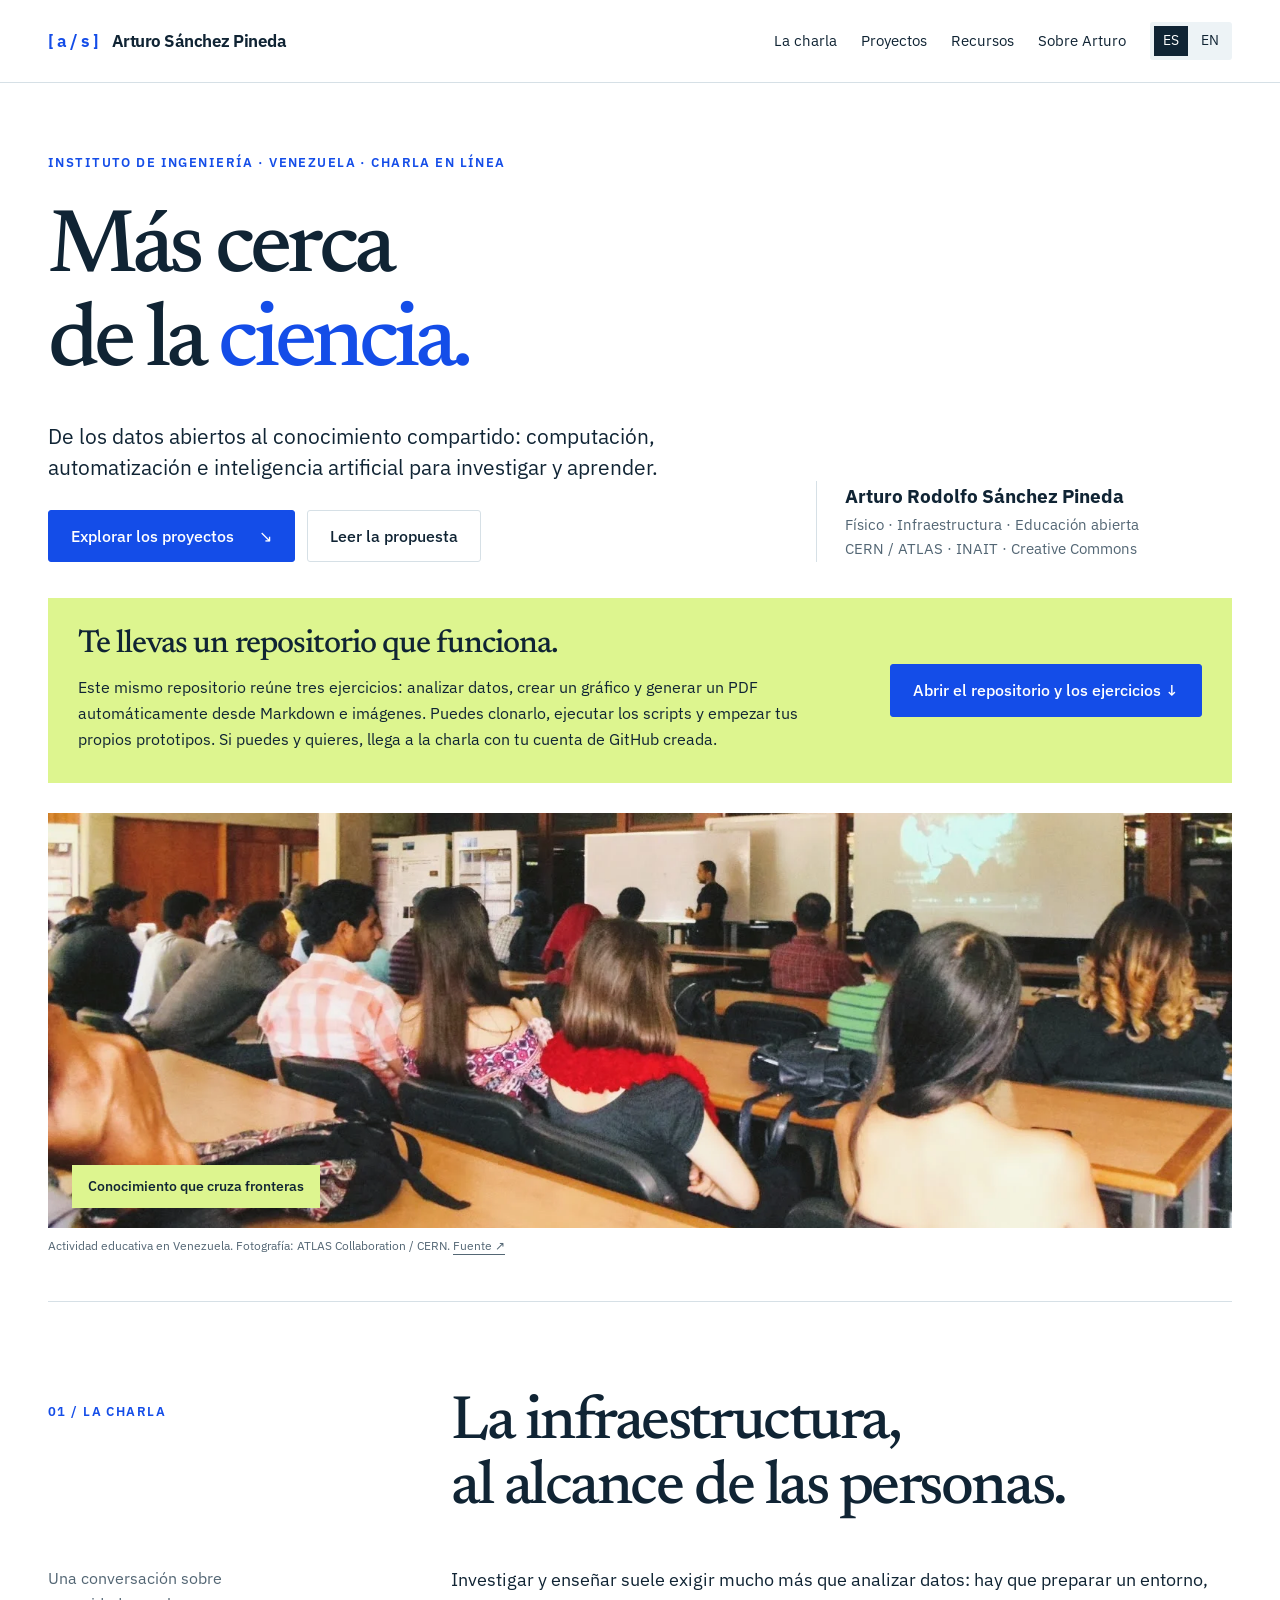
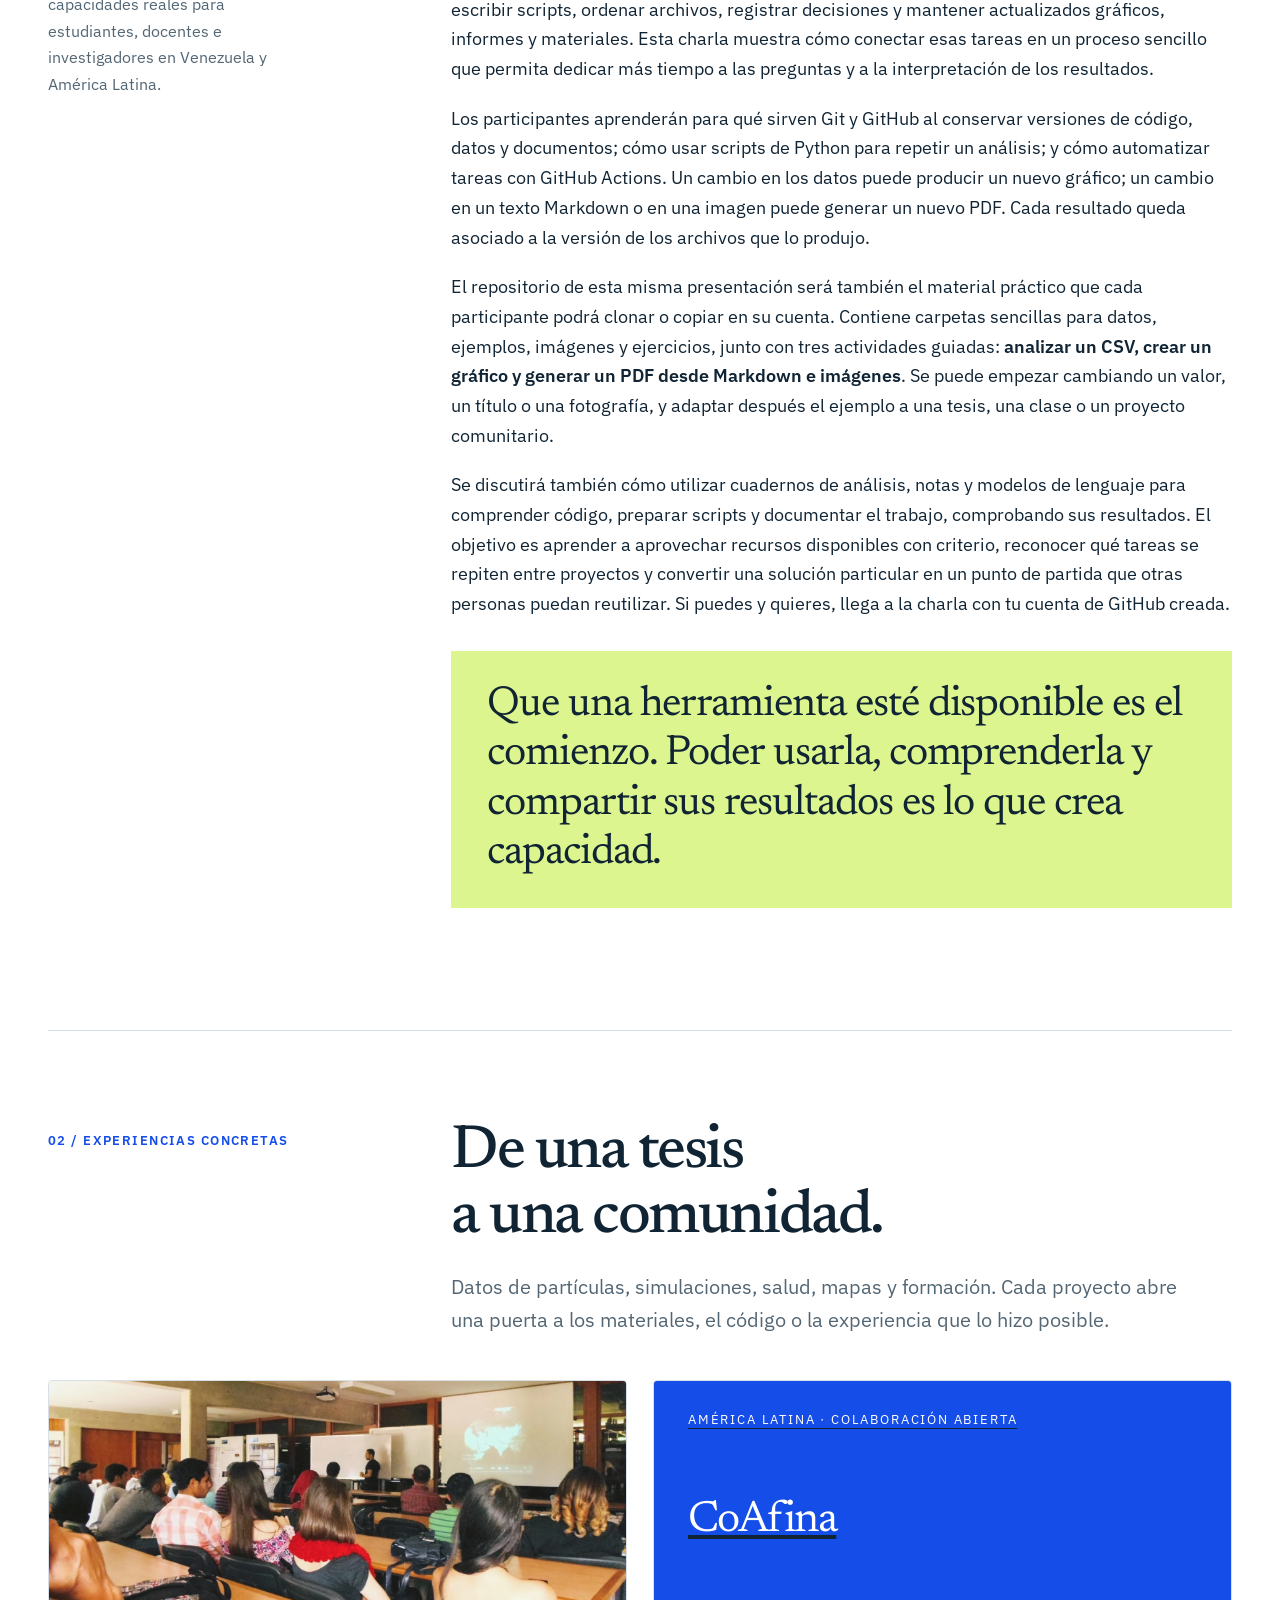
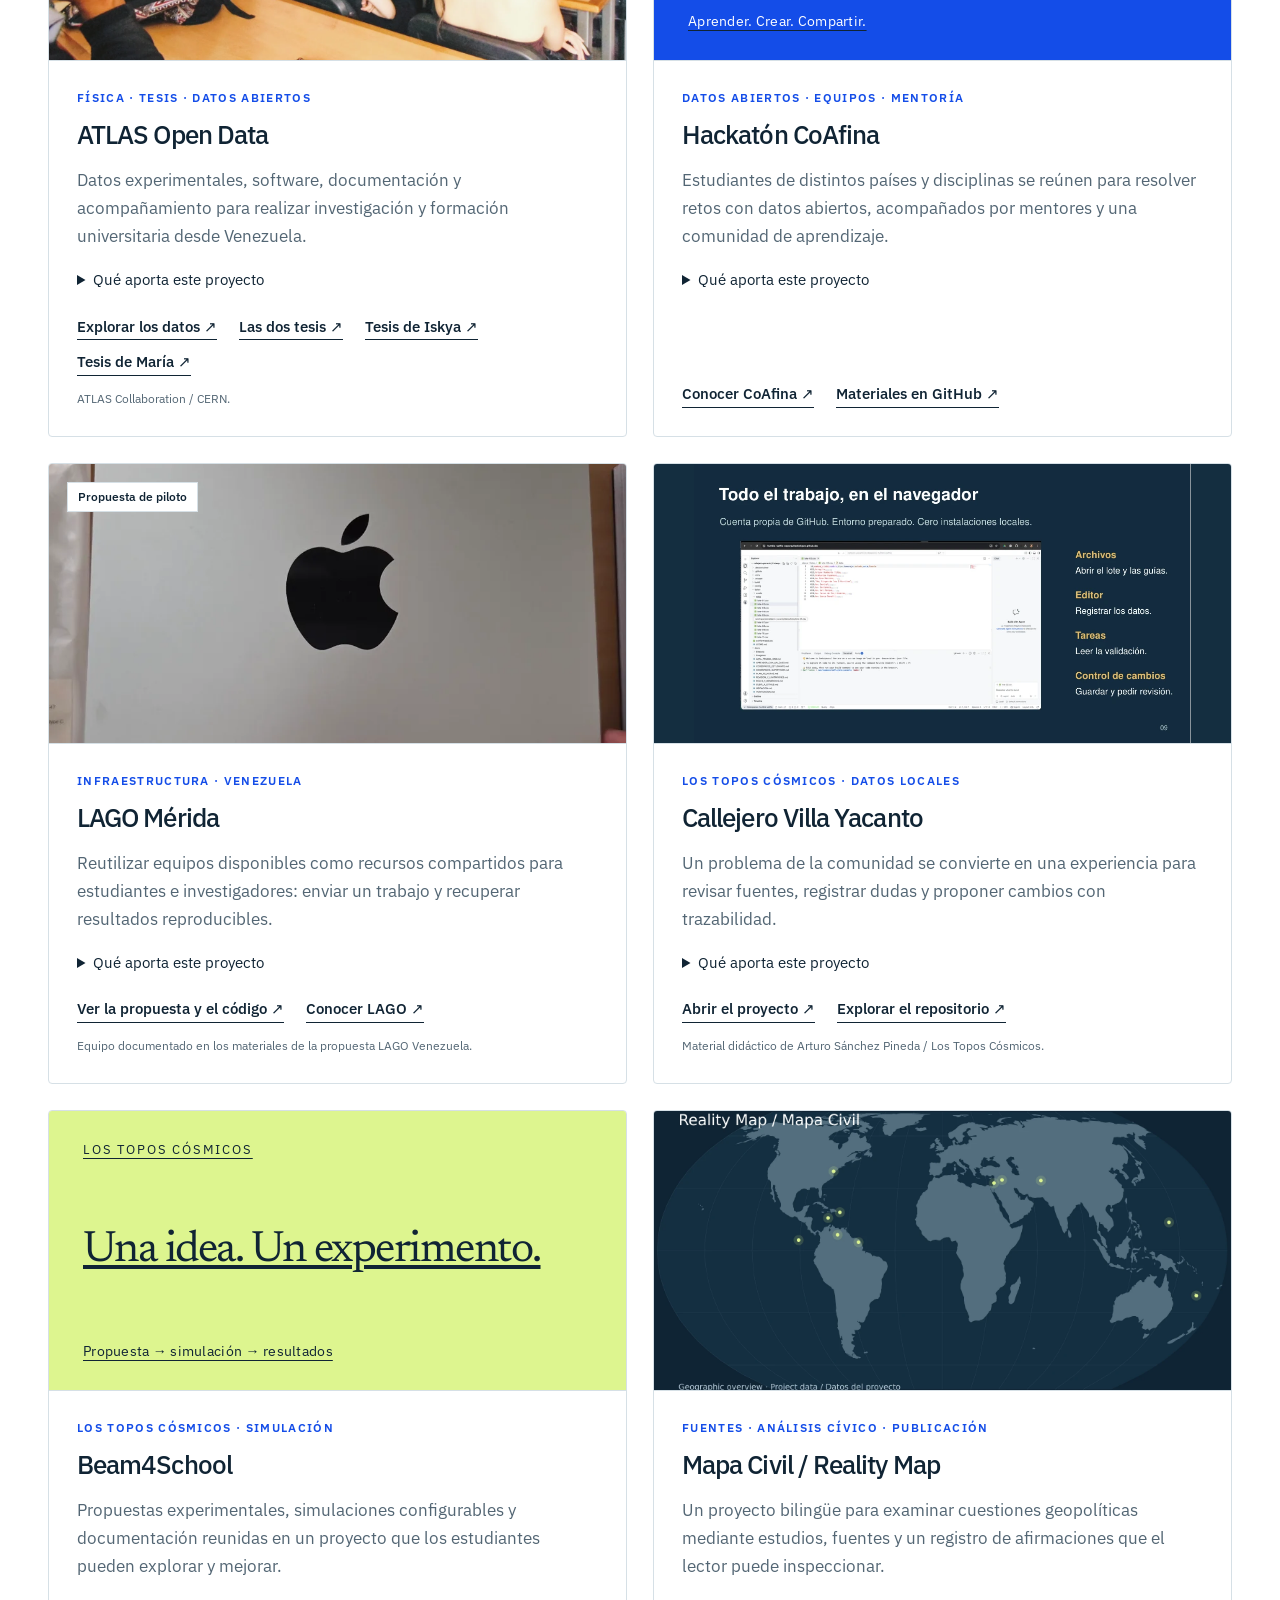
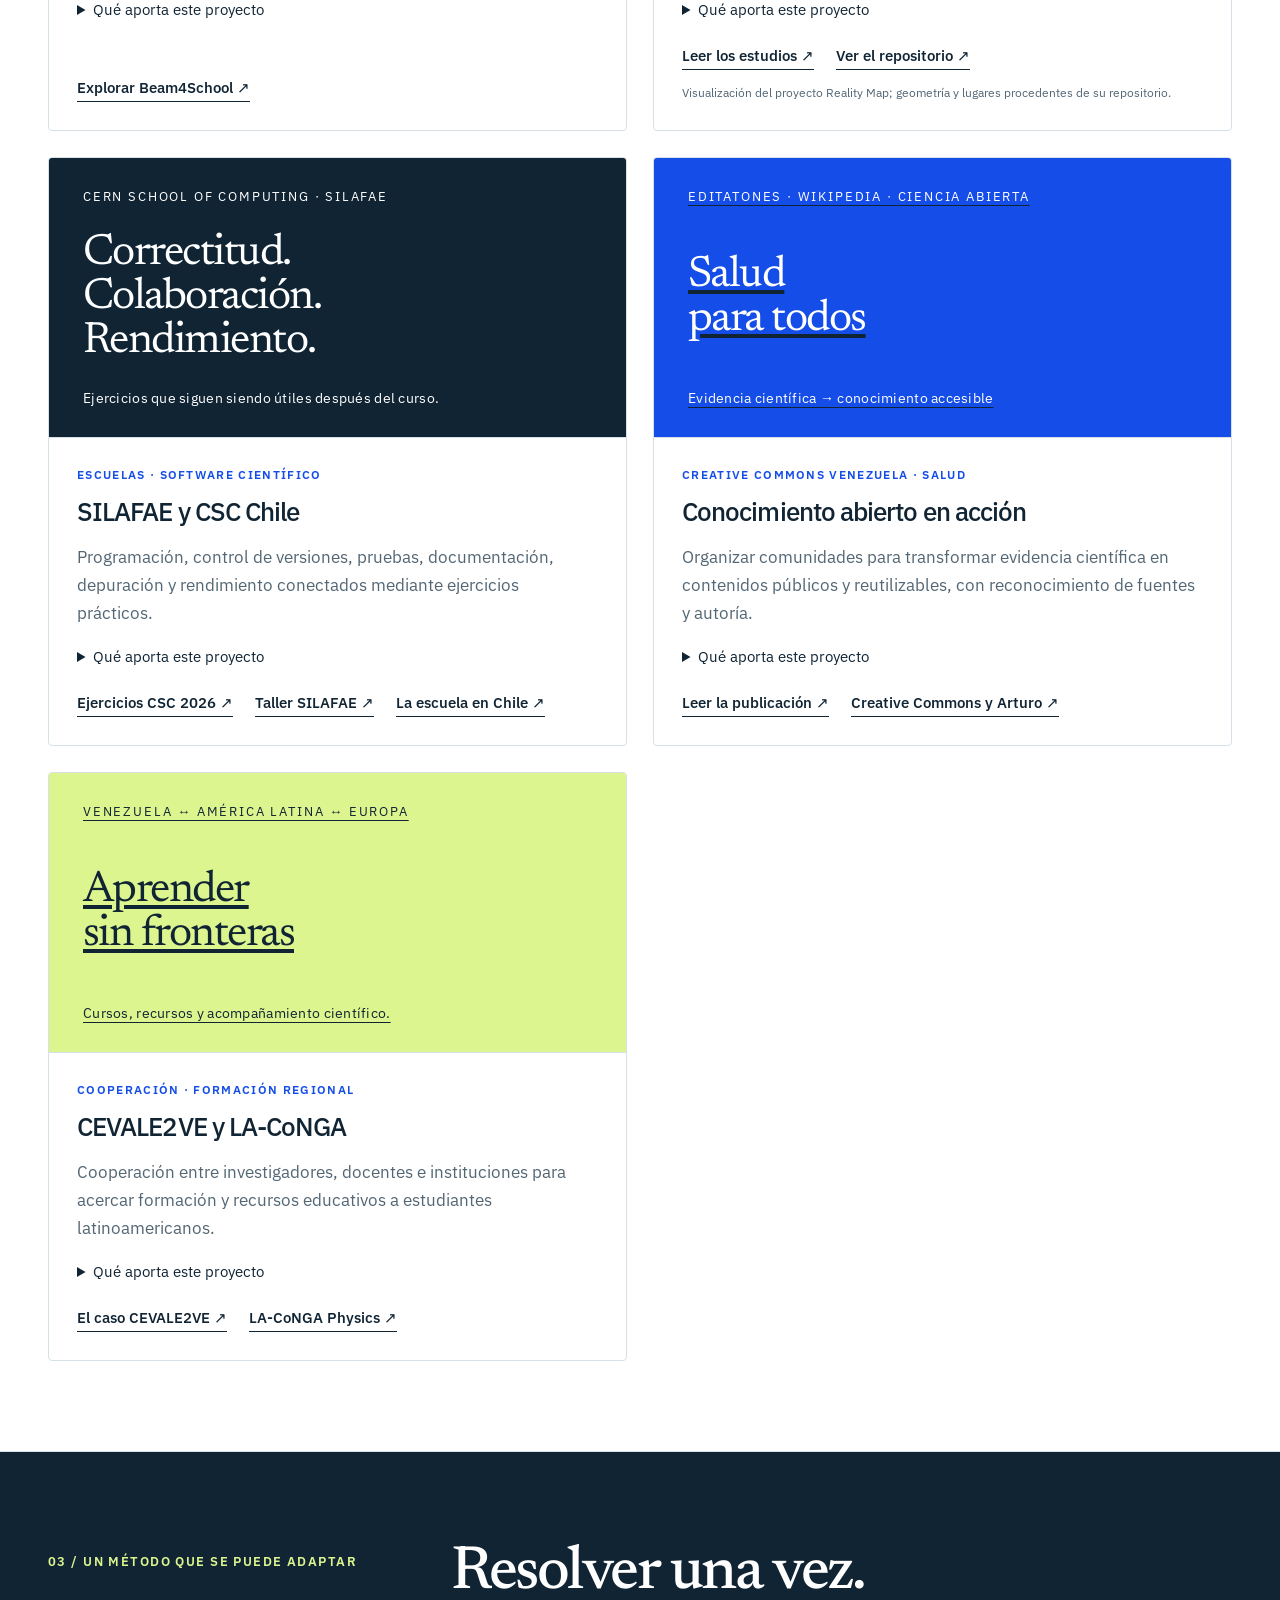
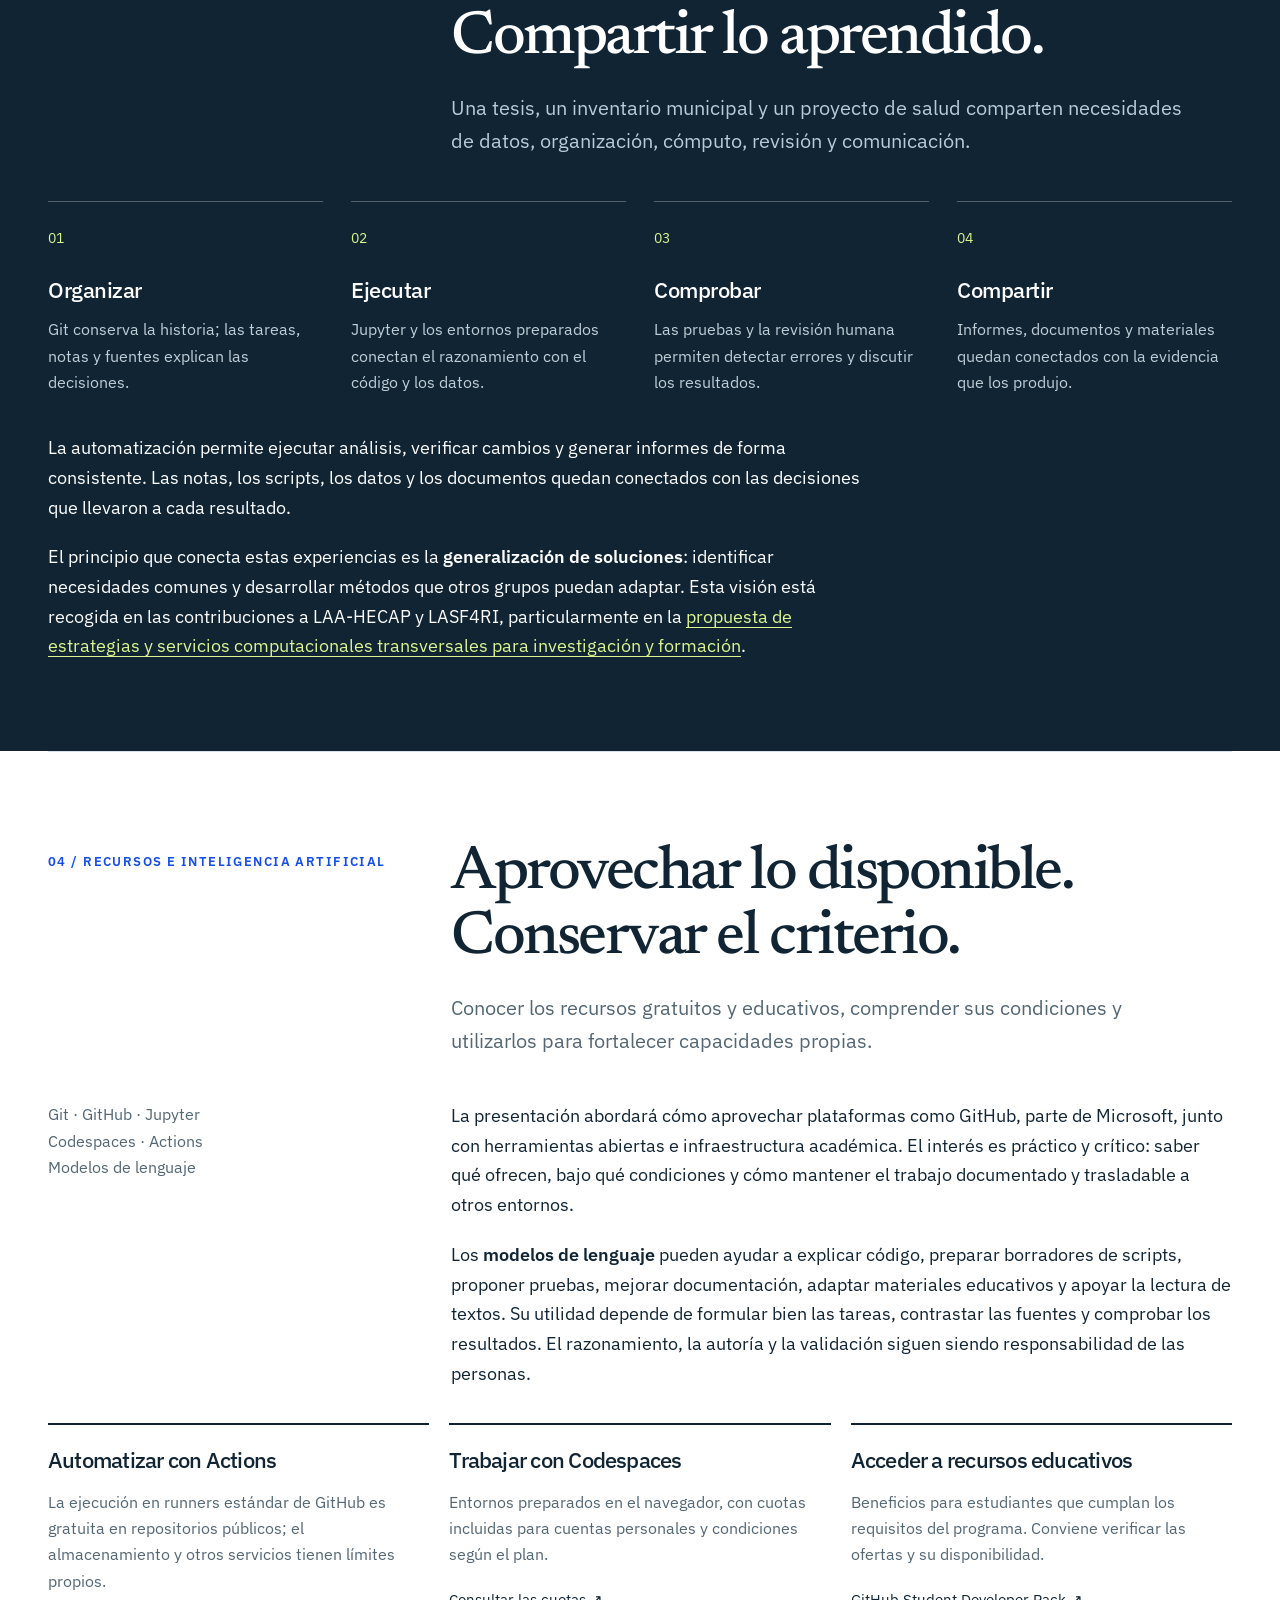
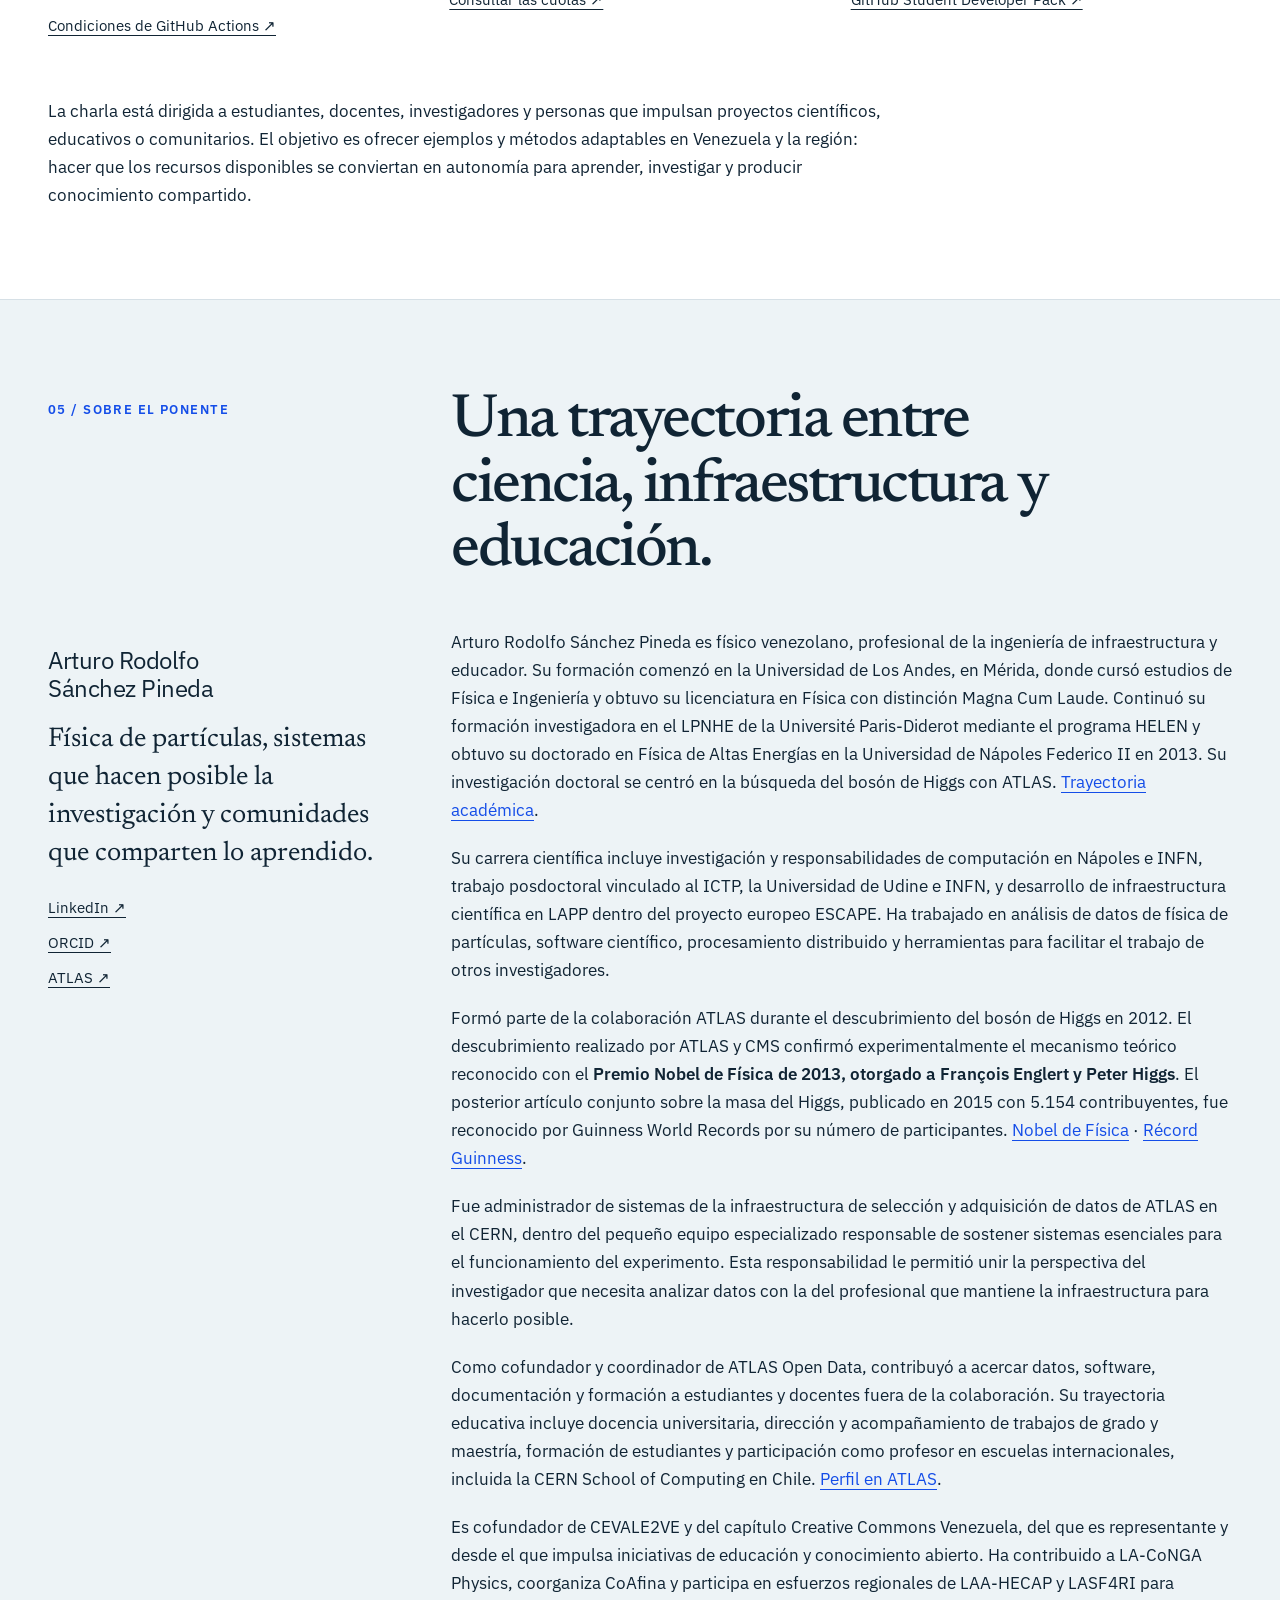
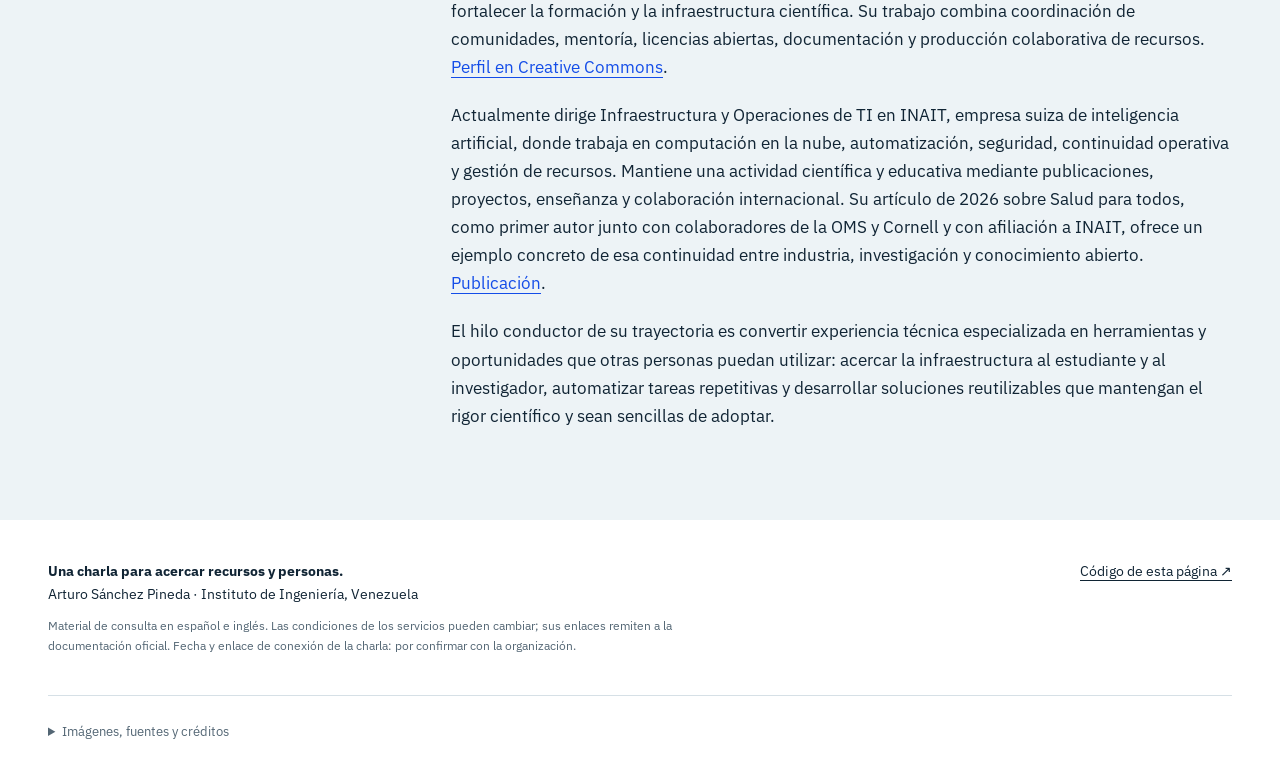
==== web/index.html @ 9b4fb4ff "Add bilingual presentation and three practical exercises" ====
<!doctype html>
<html lang="es"><head><meta charset="utf-8"><meta name="viewport" content="width=device-width,initial-scale=1">
<title>De los datos abiertos al conocimiento compartido — Arturo Sánchez Pineda</title><meta name="description" content="Charla en línea de Arturo Sánchez Pineda para el Instituto de Ingeniería, Venezuela. Computación, automatización e inteligencia artificial para investigar y aprender.">
<meta name="author" content="Arturo Rodolfo Sánchez Pineda"><meta name="theme-color" content="#102434">
<meta property="og:image" content="https://artfisica.github.io/presentacion-Instituto-de-Ingenieria-Venezuela/assets/atlas-venezuela.webp"><meta property="og:image:alt" content="Arturo imparte una actividad educativa con ATLAS Open Data en un aula en Venezuela."><meta property="og:type" content="website"><meta property="og:title" content="De los datos abiertos al conocimiento compartido"><meta property="og:description" content="Charla en línea de Arturo Sánchez Pineda para el Instituto de Ingeniería, Venezuela. Computación, automatización e inteligencia artificial para investigar y aprender."><meta property="og:locale" content="es_VE"><meta property="og:url" content="https://artfisica.github.io/presentacion-Instituto-de-Ingenieria-Venezuela/">
<link rel="canonical" href="https://artfisica.github.io/presentacion-Instituto-de-Ingenieria-Venezuela/"><link rel="alternate" hreflang="es" href="https://artfisica.github.io/presentacion-Instituto-de-Ingenieria-Venezuela/"><link rel="alternate" hreflang="en" href="https://artfisica.github.io/presentacion-Instituto-de-Ingenieria-Venezuela/en.html"><link rel="alternate" hreflang="x-default" href="https://artfisica.github.io/presentacion-Instituto-de-Ingenieria-Venezuela/">
<link rel="icon" type="image/svg+xml" href="assets/favicon.svg"><link rel="stylesheet" href="assets/style.css">
<link rel="preload" href="assets/fonts/ibm-plex-sans-latin-wght-normal.woff2" as="font" type="font/woff2" crossorigin>
</head><body>
<a class="skip" href="#main">Saltar al contenido</a>
<header class="topbar"><nav class="wrap nav" aria-label="Principal"><a class="brand" href="#"><span aria-hidden="true">[ a / s ]</span> Arturo Sánchez Pineda</a><div class="navlinks"><a href="#charla">La charla</a><a href="#proyectos">Proyectos</a><a href="#recursos">Recursos</a><a href="#arturo">Sobre Arturo</a><div class="language" aria-label="Idioma"><a href="index.html" lang="es" hreflang="es" class="selected" aria-current="page">ES</a><a href="en.html" lang="en" hreflang="en" class="" >EN</a></div></div></nav></header>
<main id="main">
<section class="hero wrap" aria-labelledby="hero-title"><div class="eyebrow">Instituto de Ingeniería · Venezuela · Charla en línea</div><h1 id="hero-title">Más cerca<br>de la <em>ciencia.</em></h1>
<div class="hero-bottom"><div><p class="subtitle">De los datos abiertos al conocimiento compartido: computación, automatización e inteligencia artificial para investigar y aprender.</p><div class="actions"><a class="button" href="#proyectos">Explorar los proyectos <span aria-hidden="true">↘</span></a><a class="button secondary" href="#charla">Leer la propuesta</a></div></div><p class="speaker"><strong>Arturo Rodolfo Sánchez Pineda</strong>Físico · Infraestructura · Educación abierta<br>CERN / ATLAS · INAIT · Creative Commons</p></div>
<aside class="takeaway"><div><h2>Te llevas un repositorio que funciona.</h2><p>Este mismo repositorio reúne tres ejercicios: analizar datos, crear un gráfico y generar un PDF automáticamente desde Markdown e imágenes. Puedes clonarlo, ejecutar los scripts y empezar tus propios prototipos. Si puedes y quieres, llega a la charla con tu cuenta de GitHub creada.</p></div><a class="button" href="https://github.com/artfisica/presentacion-Instituto-de-Ingenieria-Venezuela#ejercicios">Abrir el repositorio y los ejercicios ↓</a></aside>
<figure><div class="hero-image"><img src="assets/atlas-venezuela.webp" width="1600" height="799" alt="Arturo imparte una actividad educativa con ATLAS Open Data en un aula en Venezuela." fetchpriority="high"><span class="image-label">Conocimiento que cruza fronteras</span></div><figcaption class="caption">Actividad educativa en Venezuela. Fotografía: ATLAS Collaboration / CERN. <a href="https://atlas.cern/updates/blog/HEP-education-worldwide-with-atlas-open-data">Fuente ↗</a></figcaption></figure></section>
<section class="section wrap" id="charla"><div class="section-head"><div class="eyebrow">01 / La charla</div><h2>La infraestructura,<br>al alcance de las personas.</h2></div><div class="intro-grid"><aside class="side-note">Una conversación sobre capacidades reales para estudiantes, docentes e investigadores en Venezuela y América Latina.</aside><div class="prose"><p>Investigar y enseñar suele exigir mucho más que analizar datos: hay que preparar un entorno, escribir scripts, ordenar archivos, registrar decisiones y mantener actualizados gráficos, informes y materiales. Esta charla muestra cómo conectar esas tareas en un proceso sencillo que permita dedicar más tiempo a las preguntas y a la interpretación de los resultados.</p><p>Los participantes aprenderán para qué sirven Git y GitHub al conservar versiones de código, datos y documentos; cómo usar scripts de Python para repetir un análisis; y cómo automatizar tareas con GitHub Actions. Un cambio en los datos puede producir un nuevo gráfico; un cambio en un texto Markdown o en una imagen puede generar un nuevo PDF. Cada resultado queda asociado a la versión de los archivos que lo produjo.</p><p>El repositorio de esta misma presentación será también el material práctico que cada participante podrá clonar o copiar en su cuenta. Contiene carpetas sencillas para datos, ejemplos, imágenes y ejercicios, junto con tres actividades guiadas: <strong>analizar un CSV, crear un gráfico y generar un PDF desde Markdown e imágenes</strong>. Se puede empezar cambiando un valor, un título o una fotografía, y adaptar después el ejemplo a una tesis, una clase o un proyecto comunitario.</p><p>Se discutirá también cómo utilizar cuadernos de análisis, notas y modelos de lenguaje para comprender código, preparar scripts y documentar el trabajo, comprobando sus resultados. El objetivo es aprender a aprovechar recursos disponibles con criterio, reconocer qué tareas se repiten entre proyectos y convertir una solución particular en un punto de partida que otras personas puedan reutilizar. Si puedes y quieres, llega a la charla con tu cuenta de GitHub creada.</p><blockquote class="callout">Que una herramienta esté disponible es el comienzo. Poder usarla, comprenderla y compartir sus resultados es lo que crea capacidad.</blockquote></div></div></section>
<section class="section wrap" id="proyectos"><div class="section-head"><div class="eyebrow">02 / Experiencias concretas</div><div><h2>De una tesis<br>a una comunidad.</h2><p>Datos de partículas, simulaciones, salud, mapas y formación. Cada proyecto abre una puerta a los materiales, el código o la experiencia que lo hizo posible.</p></div></div><div class="project-grid"><article class="project" id="project-atlas">
      <a class="figure-link" href="https://opendata.atlas.cern/" aria-label="Explorar los datos"><div class="project-visual"><img src="assets/atlas-venezuela.webp" alt="Formación con ATLAS Open Data en Venezuela." class="" loading="lazy" width="1200" height="600"></div></a>
      <div class="project-body"><div class="eyebrow">Física · Tesis · Datos abiertos</div><h3>ATLAS Open Data</h3><p>Datos experimentales, software, documentación y acompañamiento para realizar investigación y formación universitaria desde Venezuela.</p>
      <details><summary>Qué aporta este proyecto</summary><p>Iskya García desarrolló su maestría en la UCV, bajo la supervisión de Arturo, estudiando candidatos a materia oscura con datos abiertos de ATLAS y simulaciones. María Di Domenico realizó su licenciatura en la UCV reconstruyendo masas de los bosones W, Z y Higgs con ROOT, Jupyter y SWAN. Sus resultados también se convirtieron en recursos educativos reutilizables.</p></details>
      <div class="project-links"><a href="https://opendata.atlas.cern/">Explorar los datos <span aria-hidden="true">↗</span></a><a href="https://atlas.cern/updates/blog/HEP-education-worldwide-with-atlas-open-data">Las dos tesis <span aria-hidden="true">↗</span></a><a href="https://cds.cern.ch/record/2291838/">Tesis de Iskya <span aria-hidden="true">↗</span></a><a href="https://cds.cern.ch/record/2293251/">Tesis de María <span aria-hidden="true">↗</span></a></div><p class="credit">ATLAS Collaboration / CERN.</p></div>
    </article><article class="project" id="project-coafina">
      <a class="figure-link" href="https://laconga.redclara.net/hackathon/" aria-label="Conocer CoAfina"><div class="project-visual"><div class="type-tile blue" aria-hidden="true"><div class="tile-kicker">América Latina · Colaboración abierta</div><div class="tile-title">CoAfina</div><div class="tile-bottom">Aprender. Crear. Compartir.</div></div></div></a>
      <div class="project-body"><div class="eyebrow">Datos abiertos · Equipos · Mentoría</div><h3>Hackatón CoAfina</h3><p>Estudiantes de distintos países y disciplinas se reúnen para resolver retos con datos abiertos, acompañados por mentores y una comunidad de aprendizaje.</p>
      <details><summary>Qué aporta este proyecto</summary><p>Coorganizado desde sus comienzos, CoAfina combina trabajo colaborativo, repositorios, documentación y presentación pública de resultados. Una actividad intensiva se convierte en proyectos reutilizables y relaciones que continúan después del evento. Creative Commons Venezuela, LA-CoNGA Physics, RedCLARA y CEDIA han formado parte de esta experiencia.</p></details>
      <div class="project-links"><a href="https://laconga.redclara.net/hackathon/">Conocer CoAfina <span aria-hidden="true">↗</span></a><a href="https://github.com/laa-hecap/CoAfina-resources">Materiales en GitHub <span aria-hidden="true">↗</span></a></div></div>
    </article><article class="project" id="project-lago">
      <a class="figure-link" href="https://github.com/laa-hecap/LAGO-merida-infra" aria-label="Ver la propuesta y el código"><div class="project-visual"><img src="assets/lago-mini.webp" alt="Equipo Mac mini considerado en la propuesta de cómputo de LAGO Venezuela." class="mini" loading="lazy" width="1200" height="600"><span class="project-type">Propuesta de piloto</span></div></a>
      <div class="project-body"><div class="eyebrow">Infraestructura · Venezuela</div><h3>LAGO Mérida</h3><p>Reutilizar equipos disponibles como recursos compartidos para estudiantes e investigadores: enviar un trabajo y recuperar resultados reproducibles.</p>
      <details><summary>Qué aporta este proyecto</summary><p>La propuesta plantea cómputo remoto con flujos automatizados que devuelven gráficos, informes y registros de ejecución. Es un servicio acotado para docencia y trabajos modestos, con responsabilidades claras sobre acceso, preservación y publicación de datos. El proyecto muestra cómo ampliar capacidades locales con recursos existentes.</p></details>
      <div class="project-links"><a href="https://github.com/laa-hecap/LAGO-merida-infra">Ver la propuesta y el código <span aria-hidden="true">↗</span></a><a href="https://lagoproject.net/">Conocer LAGO <span aria-hidden="true">↗</span></a></div><p class="credit">Equipo documentado en los materiales de la propuesta LAGO Venezuela.</p></div>
    </article><article class="project" id="project-callejero">
      <a class="figure-link" href="https://los-topos-cosmicos.github.io/callejero-yacanto/" aria-label="Abrir el proyecto"><div class="project-visual"><img src="assets/callejero.webp" alt="Material del proyecto Callejero: trabajar desde el navegador con archivos, editor, tareas y control de cambios." class="contain" loading="lazy" width="1200" height="600"></div></a>
      <div class="project-body"><div class="eyebrow">Los Topos Cósmicos · Datos locales</div><h3>Callejero Villa Yacanto</h3><p>Un problema de la comunidad se convierte en una experiencia para revisar fuentes, registrar dudas y proponer cambios con trazabilidad.</p>
      <details><summary>Qué aporta este proyecto</summary><p>El flujo de trabajo utiliza GitHub y Codespaces para revisar un inventario de calles. Las contribuciones pasan por verificaciones automáticas y revisión humana. El estudiante aprende a explicar una decisión y a conservar la evidencia que la respalda; la validación técnica y la decisión municipal tienen responsabilidades distintas.</p></details>
      <div class="project-links"><a href="https://los-topos-cosmicos.github.io/callejero-yacanto/">Abrir el proyecto <span aria-hidden="true">↗</span></a><a href="https://github.com/los-topos-cosmicos/callejero-yacanto">Explorar el repositorio <span aria-hidden="true">↗</span></a></div><p class="credit">Material didáctico de Arturo Sánchez Pineda / Los Topos Cósmicos.</p></div>
    </article><article class="project" id="project-beam">
      <a class="figure-link" href="https://github.com/los-topos-cosmicos/beam4school-proposal" aria-label="Explorar Beam4School"><div class="project-visual"><div class="type-tile lime" aria-hidden="true"><div class="tile-kicker">Los Topos Cósmicos</div><div class="tile-title">Una idea. Un experimento.</div><div class="tile-bottom">Propuesta → simulación → resultados</div></div></div></a>
      <div class="project-body"><div class="eyebrow">Los Topos Cósmicos · Simulación</div><h3>Beam4School</h3><p>Propuestas experimentales, simulaciones configurables y documentación reunidas en un proyecto que los estudiantes pueden explorar y mejorar.</p>
      <details><summary>Qué aporta este proyecto</summary><p>El objetivo es ofrecer un punto de entrada accesible a herramientas científicas exigentes. Los estudiantes relacionan los parámetros que eligen con los resultados obtenidos y documentan su razonamiento, mientras aprenden progresivamente la computación que sostiene el experimento.</p></details>
      <div class="project-links"><a href="https://github.com/los-topos-cosmicos/beam4school-proposal">Explorar Beam4School <span aria-hidden="true">↗</span></a></div></div>
    </article><article class="project" id="project-reality">
      <a class="figure-link" href="https://artfisica.github.io/reality-map/es/" aria-label="Leer los estudios"><div class="project-visual"><img src="assets/reality-map.webp" alt="Vista del proyecto Mapa Civil de la realidad geopolítica." class="" loading="lazy" width="1200" height="600"></div></a>
      <div class="project-body"><div class="eyebrow">Fuentes · Análisis cívico · Publicación</div><h3>Mapa Civil / Reality Map</h3><p>Un proyecto bilingüe para examinar cuestiones geopolíticas mediante estudios, fuentes y un registro de afirmaciones que el lector puede inspeccionar.</p>
      <details><summary>Qué aporta este proyecto</summary><p>El método distingue acontecimientos documentados, decisiones judiciales, hallazgos, posiciones oficiales, inferencias y pronósticos. La documentación versionada, las verificaciones y la publicación estática trasladan prácticas de reproducibilidad al análisis cívico. Las herramientas de IA pueden asistir; la clasificación y la revisión siguen en manos de personas.</p></details>
      <div class="project-links"><a href="https://artfisica.github.io/reality-map/es/">Leer los estudios <span aria-hidden="true">↗</span></a><a href="https://github.com/artfisica/reality-map">Ver el repositorio <span aria-hidden="true">↗</span></a></div><p class="credit">Visualización del proyecto Reality Map; geometría y lugares procedentes de su repositorio.</p></div>
    </article><article class="project" id="project-csc">
      <a class="figure-link" href="https://github.com/artfisica/csc2026" aria-label="Ejercicios CSC 2026"><div class="project-visual"><div class="type-tile " aria-hidden="true"><div class="tile-kicker">CERN School of Computing · SILAFAE</div><div class="tile-title">Correctitud.<br>Colaboración.<br>Rendimiento.</div><div class="tile-bottom">Ejercicios que siguen siendo útiles después del curso.</div></div></div></a>
      <div class="project-body"><div class="eyebrow">Escuelas · Software científico</div><h3>SILAFAE y CSC Chile</h3><p>Programación, control de versiones, pruebas, documentación, depuración y rendimiento conectados mediante ejercicios prácticos.</p>
      <details><summary>Qué aporta este proyecto</summary><p>El aprendizaje avanza desde obtener un resultado correcto hasta colaborar en su desarrollo y mejorar su ejecución. Los materiales de SILAFAE y de la CERN School of Computing en Chile pueden reutilizarse en otros cursos, tesis y proyectos científicos.</p></details>
      <div class="project-links"><a href="https://github.com/artfisica/csc2026">Ejercicios CSC 2026 <span aria-hidden="true">↗</span></a><a href="https://github.com/laa-hecap/workshop-silafae-2024">Taller SILAFAE <span aria-hidden="true">↗</span></a><a href="https://indico.cern.ch/event/1551289/">La escuela en Chile <span aria-hidden="true">↗</span></a></div></div>
    </article><article class="project" id="project-commons">
      <a class="figure-link" href="https://www.alanrevista.org/ediciones/2026/1/art-6" aria-label="Leer la publicación"><div class="project-visual"><div class="type-tile blue" aria-hidden="true"><div class="tile-kicker">Editatones · Wikipedia · Ciencia abierta</div><div class="tile-title">Salud<br>para todos</div><div class="tile-bottom">Evidencia científica → conocimiento accesible</div></div></div></a>
      <div class="project-body"><div class="eyebrow">Creative Commons Venezuela · Salud</div><h3>Conocimiento abierto en acción</h3><p>Organizar comunidades para transformar evidencia científica en contenidos públicos y reutilizables, con reconocimiento de fuentes y autoría.</p>
      <details><summary>Qué aporta este proyecto</summary><p>Desde Creative Commons Venezuela se han impulsado alianzas, hackatones y editatones. Salud para todos, realizado con la OMS, Cornell y comunidades de conocimiento abierto, reunió expertos y voluntarios para trabajar en Wikipedia. La experiencia dio lugar a una publicación científica en 2026.</p></details>
      <div class="project-links"><a href="https://www.alanrevista.org/ediciones/2026/1/art-6">Leer la publicación <span aria-hidden="true">↗</span></a><a href="https://creativecommons.org/2021/08/24/meet-the-cc-summit-presenter-arturo-sanchez-pineda/">Creative Commons y Arturo <span aria-hidden="true">↗</span></a></div></div>
    </article><article class="project" id="project-education">
      <a class="figure-link" href="https://cds.cern.ch/record/2241903/" aria-label="El caso CEVALE2VE"><div class="project-visual"><div class="type-tile lime" aria-hidden="true"><div class="tile-kicker">Venezuela ↔ América Latina ↔ Europa</div><div class="tile-title">Aprender<br>sin fronteras</div><div class="tile-bottom">Cursos, recursos y acompañamiento científico.</div></div></div></a>
      <div class="project-body"><div class="eyebrow">Cooperación · Formación regional</div><h3>CEVALE2VE y LA-CoNGA</h3><p>Cooperación entre investigadores, docentes e instituciones para acercar formación y recursos educativos a estudiantes latinoamericanos.</p>
      <details><summary>Qué aporta este proyecto</summary><p>Estas experiencias permiten examinar cómo sostener cursos, proyectos y vínculos académicos entre personas ubicadas en distintos países. El valor está en conectar infraestructura, materiales y acompañamiento humano para que el conocimiento pueda circular y mantenerse.</p></details>
      <div class="project-links"><a href="https://cds.cern.ch/record/2241903/">El caso CEVALE2VE <span aria-hidden="true">↗</span></a><a href="https://laconga.redclara.net/">LA-CoNGA Physics <span aria-hidden="true">↗</span></a></div></div>
    </article></div></section>
<section class="section method" id="metodo"><div class="wrap"><div class="section-head"><div class="eyebrow">03 / Un método que se puede adaptar</div><div><h2>Resolver una vez.<br>Compartir lo aprendido.</h2><p>Una tesis, un inventario municipal y un proyecto de salud comparten necesidades de datos, organización, cómputo, revisión y comunicación.</p></div></div><div class="method-steps"><div class="method-step"><span>01</span><h3>Organizar</h3><p>Git conserva la historia; las tareas, notas y fuentes explican las decisiones.</p></div><div class="method-step"><span>02</span><h3>Ejecutar</h3><p>Jupyter y los entornos preparados conectan el razonamiento con el código y los datos.</p></div><div class="method-step"><span>03</span><h3>Comprobar</h3><p>Las pruebas y la revisión humana permiten detectar errores y discutir los resultados.</p></div><div class="method-step"><span>04</span><h3>Compartir</h3><p>Informes, documentos y materiales quedan conectados con la evidencia que los produjo.</p></div></div><div class="prose"><p>La automatización permite ejecutar análisis, verificar cambios y generar informes de forma consistente. Las notas, los scripts, los datos y los documentos quedan conectados con las decisiones que llevaron a cada resultado.</p><p>El principio que conecta estas experiencias es la <strong>generalización de soluciones</strong>: identificar necesidades comunes y desarrollar métodos que otros grupos puedan adaptar. Esta visión está recogida en las contribuciones a LAA-HECAP y LASF4RI, particularmente en la <a href="https://zenodo.org/records/13324266">propuesta de estrategias y servicios computacionales transversales para investigación y formación</a>.</p></div></div></section>
<section class="section wrap" id="recursos"><div class="section-head"><div class="eyebrow">04 / Recursos e inteligencia artificial</div><div><h2>Aprovechar lo disponible.<br>Conservar el criterio.</h2><p>Conocer los recursos gratuitos y educativos, comprender sus condiciones y utilizarlos para fortalecer capacidades propias.</p></div></div><div class="intro-grid"><aside class="side-note">Git · GitHub · Jupyter<br>Codespaces · Actions<br>Modelos de lenguaje</aside><div class="prose"><p>La presentación abordará cómo aprovechar plataformas como GitHub, parte de Microsoft, junto con herramientas abiertas e infraestructura académica. El interés es práctico y crítico: saber qué ofrecen, bajo qué condiciones y cómo mantener el trabajo documentado y trasladable a otros entornos.</p><p>Los <strong>modelos de lenguaje</strong> pueden ayudar a explicar código, preparar borradores de scripts, proponer pruebas, mejorar documentación, adaptar materiales educativos y apoyar la lectura de textos. Su utilidad depende de formular bien las tareas, contrastar las fuentes y comprobar los resultados. El razonamiento, la autoría y la validación siguen siendo responsabilidad de las personas.</p></div></div><div class="resource-list"><article class="resource"><h3>Automatizar con Actions</h3><p>La ejecución en runners estándar de GitHub es gratuita en repositorios públicos; el almacenamiento y otros servicios tienen límites propios.</p><a href="https://docs.github.com/en/billing/concepts/product-billing/github-actions">Condiciones de GitHub Actions ↗</a></article><article class="resource"><h3>Trabajar con Codespaces</h3><p>Entornos preparados en el navegador, con cuotas incluidas para cuentas personales y condiciones según el plan.</p><a href="https://docs.github.com/en/billing/concepts/product-billing/github-codespaces">Consultar las cuotas ↗</a></article><article class="resource"><h3>Acceder a recursos educativos</h3><p>Beneficios para estudiantes que cumplan los requisitos del programa. Conviene verificar las ofertas y su disponibilidad.</p><a href="https://education.github.com/pack/">GitHub Student Developer Pack ↗</a></article></div><p class="end-note">La charla está dirigida a estudiantes, docentes, investigadores y personas que impulsan proyectos científicos, educativos o comunitarios. El objetivo es ofrecer ejemplos y métodos adaptables en Venezuela y la región: hacer que los recursos disponibles se conviertan en autonomía para aprender, investigar y producir conocimiento compartido.</p></section>
<section class="section bio" id="arturo"><div class="wrap"><div class="section-head"><div class="eyebrow">05 / Sobre el ponente</div><h2>Una trayectoria entre<br>ciencia, infraestructura y educación.</h2></div><div class="bio-grid"><aside class="bio-aside"><p class="name">Arturo Rodolfo<br>Sánchez Pineda</p><p class="bio-summary">Física de partículas, sistemas que hacen posible la investigación y comunidades que comparten lo aprendido.</p><div class="profile-links"><a href="https://www.linkedin.com/in/arturo-sanchez-pineda/">LinkedIn ↗</a><a href="https://orcid.org/0000-0001-8241-7835">ORCID ↗</a><a href="https://atlas.cern/authors/arturo-sanchez-pineda">ATLAS ↗</a></div></aside><div class="prose"><p>Arturo Rodolfo Sánchez Pineda es físico venezolano, profesional de la ingeniería de infraestructura y educador. Su formación comenzó en la Universidad de Los Andes, en Mérida, donde cursó estudios de Física e Ingeniería y obtuvo su licenciatura en Física con distinción Magna Cum Laude. Continuó su formación investigadora en el LPNHE de la Université Paris-Diderot mediante el programa HELEN y obtuvo su doctorado en Física de Altas Energías en la Universidad de Nápoles Federico II en 2013. Su investigación doctoral se centró en la búsqueda del bosón de Higgs con ATLAS. <a href="https://twiki.org/p/pub/Main/ArturoSanchez/Arturo_Sanchez_Curriculum_June_2016.pdf">Trayectoria académica</a>.</p><p>Su carrera científica incluye investigación y responsabilidades de computación en Nápoles e INFN, trabajo posdoctoral vinculado al ICTP, la Universidad de Udine e INFN, y desarrollo de infraestructura científica en LAPP dentro del proyecto europeo ESCAPE. Ha trabajado en análisis de datos de física de partículas, software científico, procesamiento distribuido y herramientas para facilitar el trabajo de otros investigadores.</p><p>Formó parte de la colaboración ATLAS durante el descubrimiento del bosón de Higgs en 2012. El descubrimiento realizado por ATLAS y CMS confirmó experimentalmente el mecanismo teórico reconocido con el <strong>Premio Nobel de Física de 2013, otorgado a François Englert y Peter Higgs</strong>. El posterior artículo conjunto sobre la masa del Higgs, publicado en 2015 con 5.154 contribuyentes, fue reconocido por Guinness World Records por su número de participantes. <a href="https://www.nobelprize.org/prizes/physics/2013/press-release/">Nobel de Física</a> · <a href="https://www.guinnessworldrecords.com/world-records/421538-most-contributors-to-a-research-paper">Récord Guinness</a>.</p><p>Fue administrador de sistemas de la infraestructura de selección y adquisición de datos de ATLAS en el CERN, dentro del pequeño equipo especializado responsable de sostener sistemas esenciales para el funcionamiento del experimento. Esta responsabilidad le permitió unir la perspectiva del investigador que necesita analizar datos con la del profesional que mantiene la infraestructura para hacerlo posible.</p><p>Como cofundador y coordinador de ATLAS Open Data, contribuyó a acercar datos, software, documentación y formación a estudiantes y docentes fuera de la colaboración. Su trayectoria educativa incluye docencia universitaria, dirección y acompañamiento de trabajos de grado y maestría, formación de estudiantes y participación como profesor en escuelas internacionales, incluida la CERN School of Computing en Chile. <a href="https://atlas.cern/authors/arturo-sanchez-pineda">Perfil en ATLAS</a>.</p><p>Es cofundador de CEVALE2VE y del capítulo Creative Commons Venezuela, del que es representante y desde el que impulsa iniciativas de educación y conocimiento abierto. Ha contribuido a LA-CoNGA Physics, coorganiza CoAfina y participa en esfuerzos regionales de LAA-HECAP y LASF4RI para fortalecer la formación y la infraestructura científica. Su trabajo combina coordinación de comunidades, mentoría, licencias abiertas, documentación y producción colaborativa de recursos. <a href="https://creativecommons.org/2021/08/24/meet-the-cc-summit-presenter-arturo-sanchez-pineda/">Perfil en Creative Commons</a>.</p><p>Actualmente dirige Infraestructura y Operaciones de TI en INAIT, empresa suiza de inteligencia artificial, donde trabaja en computación en la nube, automatización, seguridad, continuidad operativa y gestión de recursos. Mantiene una actividad científica y educativa mediante publicaciones, proyectos, enseñanza y colaboración internacional. Su artículo de 2026 sobre Salud para todos, como primer autor junto con colaboradores de la OMS y Cornell y con afiliación a INAIT, ofrece un ejemplo concreto de esa continuidad entre industria, investigación y conocimiento abierto. <a href="https://www.alanrevista.org/ediciones/2026/1/art-6">Publicación</a>.</p><p>El hilo conductor de su trayectoria es convertir experiencia técnica especializada en herramientas y oportunidades que otras personas puedan utilizar: acercar la infraestructura al estudiante y al investigador, automatizar tareas repetitivas y desarrollar soluciones reutilizables que mantengan el rigor científico y sean sencillas de adoptar.</p></div></div></div></section>
</main>
<footer class="wrap"><div class="footer"><div><strong>Una charla para acercar recursos y personas.</strong><br>Arturo Sánchez Pineda · Instituto de Ingeniería, Venezuela<small>Material de consulta en español e inglés. Las condiciones de los servicios pueden cambiar; sus enlaces remiten a la documentación oficial. Fecha y enlace de conexión de la charla: por confirmar con la organización.</small></div><a href="https://github.com/artfisica/presentacion-Instituto-de-Ingenieria-Venezuela">Código de esta página ↗</a></div><details class="credits"><summary>Imágenes, fuentes y créditos</summary><p>Las fotografías y materiales se muestran como documentación de los proyectos. Foto de formación: ATLAS Collaboration / CERN, tomada del artículo enlazado. Equipo LAGO y lámina del Callejero: materiales del proyecto aportados por Arturo. Mapa: geometría de Natural Earth y datos del repositorio Reality Map. Tipografías IBM Plex Sans y Newsreader bajo SIL Open Font License. Los nombres de instituciones y plataformas identifican colaboraciones y recursos; no implican patrocinio de esta charla.</p></details></footer>
</body></html>
---- web/assets/style.css ----
@font-face{font-family:Plex;src:url('fonts/ibm-plex-sans-latin-wght-normal.woff2') format('woff2');font-weight:100 900;font-display:swap}
@font-face{font-family:Newsreader;src:url('fonts/newsreader-latin-wght-normal.woff2') format('woff2');font-weight:200 800;font-display:swap}
:root{--ink:#102434;--muted:#536674;--paper:#fff;--soft:#edf3f6;--blue:#144de8;--lime:#ddf58f;--line:#d6e0e6;--serif:Newsreader,Georgia,serif;--sans:Plex,Arial,sans-serif;scroll-behavior:smooth;scroll-padding-top:100px}
*{box-sizing:border-box}body{margin:0;background:var(--paper);color:var(--ink);font:18px/1.65 var(--sans)}a{color:inherit;text-underline-offset:4px}a:hover{color:var(--blue)}button,a{-webkit-tap-highlight-color:transparent}a:focus-visible,button:focus-visible,summary:focus-visible{outline:3px solid var(--blue);outline-offset:5px}img{max-width:100%;display:block}h1,h2,h3,p,figure{margin:0}h1,h2,h3{font-weight:500;line-height:1.05}h1,h2{font-family:var(--serif)}h1{font-size:clamp(3.6rem,7vw,6.8rem);letter-spacing:-.055em;max-width:880px}h2{font-size:clamp(2.6rem,4.8vw,4.8rem);letter-spacing:-.04em}h3{font-size:1.65rem;letter-spacing:-.035em;line-height:1.15}.wrap{width:min(1240px,calc(100% - 96px));margin:auto}.skip{position:absolute;top:-100px;left:20px;background:white;padding:12px;z-index:10}.skip:focus{top:10px}.topbar{position:sticky;top:0;z-index:5;background:rgba(255,255,255,.96);border-bottom:1px solid var(--line);backdrop-filter:blur(12px)}.nav{min-height:82px;display:flex;align-items:center;justify-content:space-between;gap:25px}.brand{font-size:17px;font-weight:650;text-decoration:none;letter-spacing:-.03em;white-space:nowrap}.brand span{color:var(--blue);margin-right:10px}.navlinks{display:flex;align-items:center;gap:24px;font-size:15px}.navlinks a{text-decoration:none}.language{display:flex;gap:4px;padding:4px;background:var(--soft);border-radius:3px}.language a{padding:3px 9px;font-size:14px}.language .selected{background:var(--ink);color:white}.eyebrow{font-size:13px;letter-spacing:.11em;text-transform:uppercase;font-weight:600;line-height:1.5}.hero{padding:70px 0 45px}.hero .eyebrow{color:var(--blue);margin-bottom:30px}.hero h1 em{font-style:normal;color:var(--blue)}.hero-bottom{display:grid;grid-template-columns:1.7fr 1fr;gap:60px;margin:30px 0 36px;align-items:end}.subtitle{font-size:21px;line-height:1.5;max-width:650px}.speaker{border-left:1px solid var(--line);padding-left:28px;font-size:15px;color:var(--muted)}.speaker strong{font-size:19px;color:var(--ink);display:block}.actions{display:flex;gap:12px;flex-wrap:wrap;margin-top:26px}.button{display:inline-flex;align-items:center;justify-content:center;gap:25px;background:var(--blue);color:white;border:1px solid var(--blue);padding:12px 22px;font-size:16px;font-weight:500;text-decoration:none;border-radius:3px}.button:hover{background:#0935a9;color:white}.button.secondary{background:white;color:var(--ink);border-color:var(--line)}.button.secondary:hover{border-color:var(--blue);color:var(--blue)}.hero-image{position:relative;overflow:hidden;background:var(--ink);aspect-ratio:2.85}.hero-image img{width:100%;height:100%;object-fit:cover;object-position:center 57%}.hero-image .image-label{position:absolute;bottom:20px;left:24px;background:var(--lime);color:var(--ink);padding:10px 16px;font-size:14px;font-weight:550}.caption{font-size:12px;color:var(--muted);margin-top:8px}.section{padding:90px 0;border-top:1px solid var(--line)}.section-head{display:grid;grid-template-columns:1fr 2.2fr;gap:48px;margin-bottom:44px}.section-head .eyebrow{color:var(--blue);padding-top:10px}.section-head p{font-size:20px;color:var(--muted);margin-top:20px;max-width:740px}.intro-grid{display:grid;grid-template-columns:1fr 2.2fr;gap:48px}.side-note{color:var(--muted);font-size:16px;max-width:230px}.prose p+p{margin-top:20px}.prose a{color:var(--blue)}.prose{max-width:820px}.prose strong{font-weight:600}.callout{font:clamp(1.8rem,3.3vw,2.9rem)/1.17 var(--serif);letter-spacing:-.025em;background:var(--lime);padding:30px 36px;margin:32px 0}.project-grid{display:grid;grid-template-columns:repeat(2,minmax(0,1fr));gap:26px}.project{border:1px solid var(--line);border-radius:4px;overflow:hidden;background:#fff;display:flex;flex-direction:column}.project-visual{height:260px;overflow:hidden;background:var(--soft);position:relative;border-bottom:1px solid var(--line)}.project-visual img{width:100%;height:100%;object-fit:cover;transition:transform .3s}.project:hover .project-visual img{transform:scale(1.025)}.project-visual img.contain{object-fit:contain;background:#142e40}.project-visual .mini{object-fit:cover;object-position:center 52%}.project-body{padding:28px;display:flex;flex-direction:column;flex:1}.project .eyebrow{font-size:12px;color:var(--blue);margin-bottom:12px}.project p{font-size:17px;line-height:1.65;color:var(--muted);margin-top:16px}.project-links{display:flex;flex-wrap:wrap;gap:10px 22px;padding-top:22px;margin-top:auto;font-size:15px;font-weight:550}.project-links a{text-decoration:none;border-bottom:1px solid var(--ink)}.project-links a:hover{border-color:var(--blue)}.project details{margin-top:18px;font-size:16px}.project details summary{cursor:pointer;font-size:15px;color:var(--ink);text-underline-offset:4px}.project details p{font-size:16px}.project .credit{font-size:12px;margin-top:14px;line-height:1.5}.project-type{position:absolute;left:18px;top:18px;background:white;padding:4px 10px;border:1px solid var(--line);font-size:12px;font-weight:550}.type-tile{height:100%;padding:28px 34px;display:flex;flex-direction:column;justify-content:space-between;background:var(--ink);color:white}.type-tile.blue{background:var(--blue)}.type-tile.lime{background:var(--lime);color:var(--ink)}.type-tile .tile-title{font:54px/1 var(--serif);letter-spacing:-.035em}.type-tile .tile-bottom{font:14px/1.5 var(--sans);letter-spacing:.02em}.type-tile .tile-kicker{font-size:13px;letter-spacing:.14em;text-transform:uppercase}.method{background:var(--ink);color:#fff}.method .eyebrow{color:var(--lime)}.method .section-head p{color:#b8cbd7}.method-steps{display:grid;grid-template-columns:repeat(4,1fr);gap:28px;margin-top:42px}.method-step{border-top:1px solid #52606a;padding-top:20px}.method-step span{font-size:14px;color:var(--lime)}.method-step h3{font-size:22px;letter-spacing:-.02em;margin-top:25px}.method-step p{font-size:16px;color:#c0ced7;margin-top:14px}.method .prose{margin-top:38px}.method .prose a{color:var(--lime)}.resource-list{display:grid;grid-template-columns:repeat(3,1fr);gap:20px;margin-top:35px}.resource{border-top:2px solid var(--ink);padding:22px 0}.resource h3{font-size:22px}.resource p{font-size:16px;color:var(--muted);margin:16px 0}.resource a{font-size:15px}.bio{background:var(--soft)}.bio-grid{display:grid;grid-template-columns:1fr 2.2fr;gap:48px}.bio-aside p{font-size:17px;margin-top:18px;color:var(--muted)}.bio-aside .name{font-size:24px;line-height:1.2;letter-spacing:-.02em;color:var(--ink)}.profile-links{display:flex;flex-direction:column;gap:10px;font-size:15px;margin-top:24px}.bio .prose p{font-size:17px}.bio-summary{font:27px/1.4 var(--serif)!important;color:var(--ink)!important}.footer{padding:40px 0;font-size:14px;display:flex;align-items:start;justify-content:space-between;gap:30px}.footer small{display:block;color:var(--muted);max-width:640px;margin-top:10px;font-size:12px}.end-note{margin-top:35px;font-size:17px;max-width:850px}.credits{padding:25px 0;border-top:1px solid var(--line);font-size:13px;color:var(--muted)}.credits summary{cursor:pointer}.credits p{margin-top:12px;max-width:880px}.view-more{margin-top:40px}.reading-label{font-size:14px;color:var(--muted);margin-top:22px}.figure-link{display:block}.figure-link:focus-visible{outline-offset:-5px}
@media(min-width:1500px){.hero-image{aspect-ratio:3.15}}
@media(max-width:950px){.wrap{width:calc(100% - 48px)}.navlinks{gap:14px}.hero-bottom{gap:30px}.section-head,.intro-grid,.bio-grid{grid-template-columns:1fr 2.5fr;gap:25px}.project-visual{height:220px}.project-body{padding:22px}.method-steps{grid-template-columns:repeat(2,1fr)}.resource-list{grid-template-columns:1fr}.resource{display:grid;grid-template-columns:1fr 1.5fr;gap:20px}.resource p{margin:0}.resource a{grid-column:2}}
@media(max-width:650px){body{font-size:17px}.wrap{width:calc(100% - 36px)}.nav{min-height:70px;gap:10px}.brand{font-size:15px}.navlinks>a{display:none}.navlinks{gap:0}.hero{padding-top:40px}.hero h1{font-size:3.65rem}.hero .eyebrow{font-size:12px;margin-bottom:23px}.hero-bottom{display:block;margin-top:24px}.subtitle{font-size:19px}.speaker{margin-top:28px;padding-left:0;border:0}.hero-image{aspect-ratio:1.55}.hero-image img{object-position:57% center}.hero-image .image-label{bottom:12px;left:12px;font-size:12px;padding:7px 10px}.section{padding:58px 0}.section-head,.intro-grid,.bio-grid{display:block}.section-head .eyebrow{margin-bottom:20px}.section-head p{font-size:18px}.side-note{max-width:none;margin-bottom:26px}.project-grid{grid-template-columns:1fr;gap:22px}.project-visual{height:230px}.callout{padding:24px}.method-steps{gap:28px 20px}.method-step h3{font-size:20px}.method-step p{font-size:15px}.bio-aside{margin-bottom:35px}.profile-links{flex-direction:row;flex-wrap:wrap;gap:16px}.resource{display:block}.resource p{margin:15px 0}.footer{display:block}.footer>a{display:inline-block;margin-top:18px}.type-tile .tile-title{font-size:48px}}
@media(prefers-reduced-motion:reduce){:root{scroll-behavior:auto}.project-visual img{transition:none}}
@media print{.topbar,.actions,.language,.skip{display:none}.wrap{width:100%}.section{padding:30px 0}.project{break-inside:avoid}.hero-image{max-height:260px}.method{background:white;color:var(--ink)}.method p,.method .eyebrow,.method .prose a,.method-step span{color:var(--ink)!important}.bio{background:white}details{display:block}details>*{display:block}}

/* Keep three-line teaching tiles readable on every card size. */
.type-tile{gap:12px}.type-tile .tile-title{font-size:44px}.project-visual{min-height:280px}
@media(max-width:650px){.type-tile .tile-title{font-size:39px}.type-tile{padding:24px}.brand span{margin-right:5px}.language a{padding:3px 7px}}
@media(max-width:360px){.brand{font-size:13px}.hero h1{font-size:3.2rem}}

.takeaway{display:grid;grid-template-columns:1fr auto;align-items:center;gap:28px;padding:30px;background:var(--lime);margin-bottom:30px}.takeaway h2{font-size:32px;letter-spacing:-.03em}.takeaway p{font-size:16px;margin-top:12px;max-width:740px}.takeaway .button{white-space:nowrap}
@media(max-width:950px){.takeaway{grid-template-columns:1fr}.takeaway .button{justify-self:start;white-space:normal}}
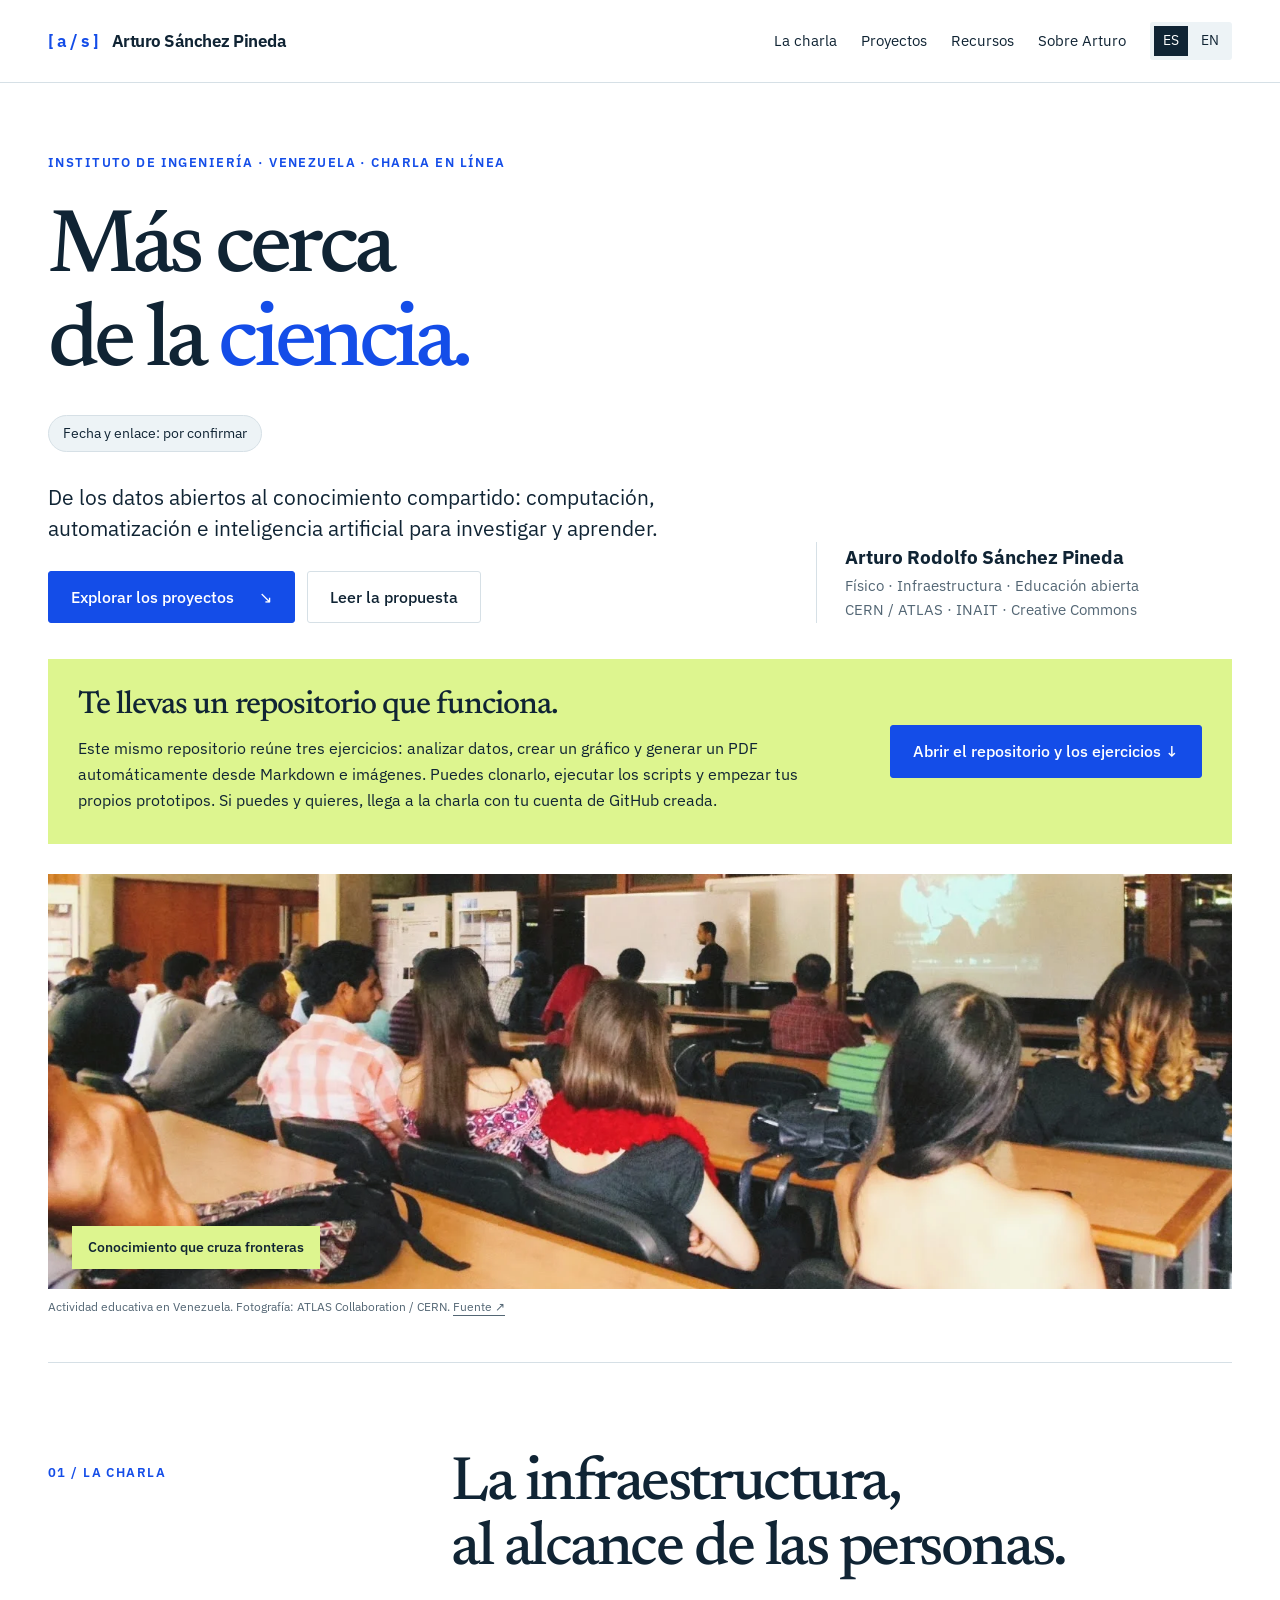
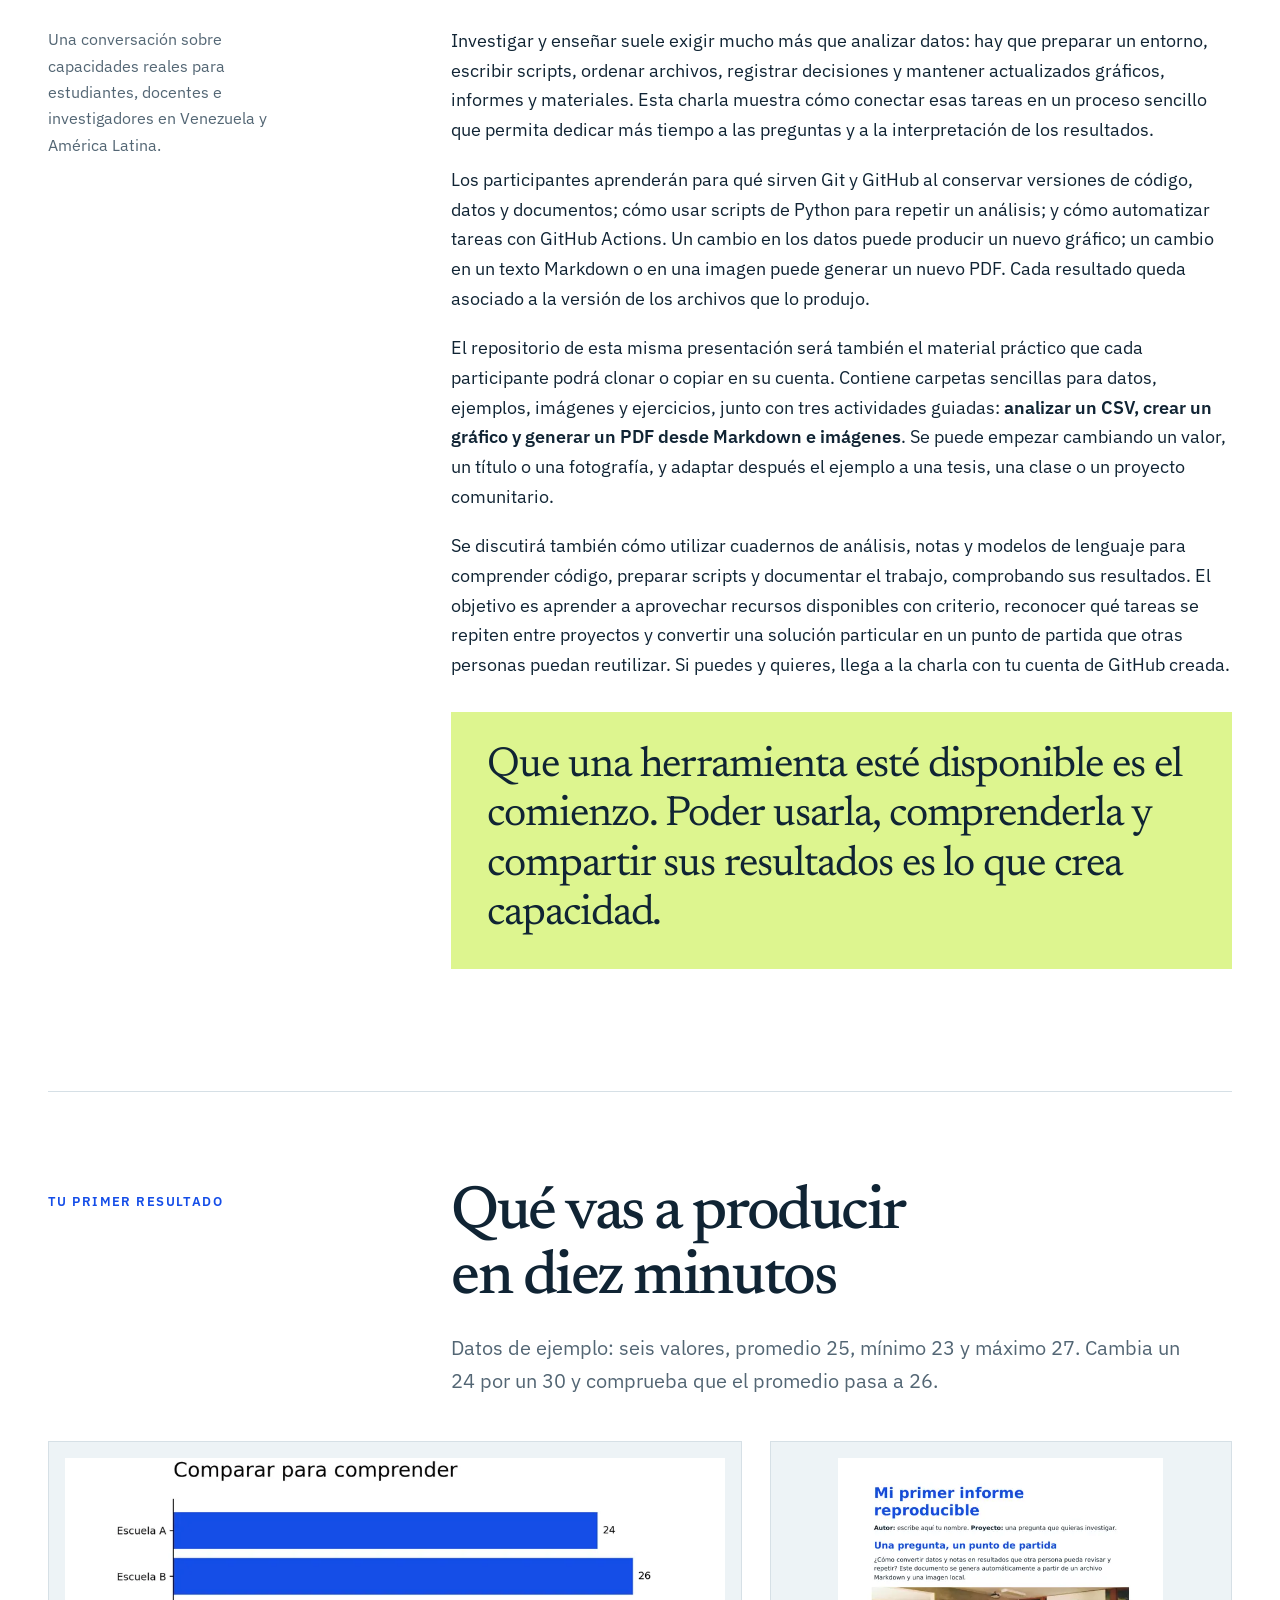
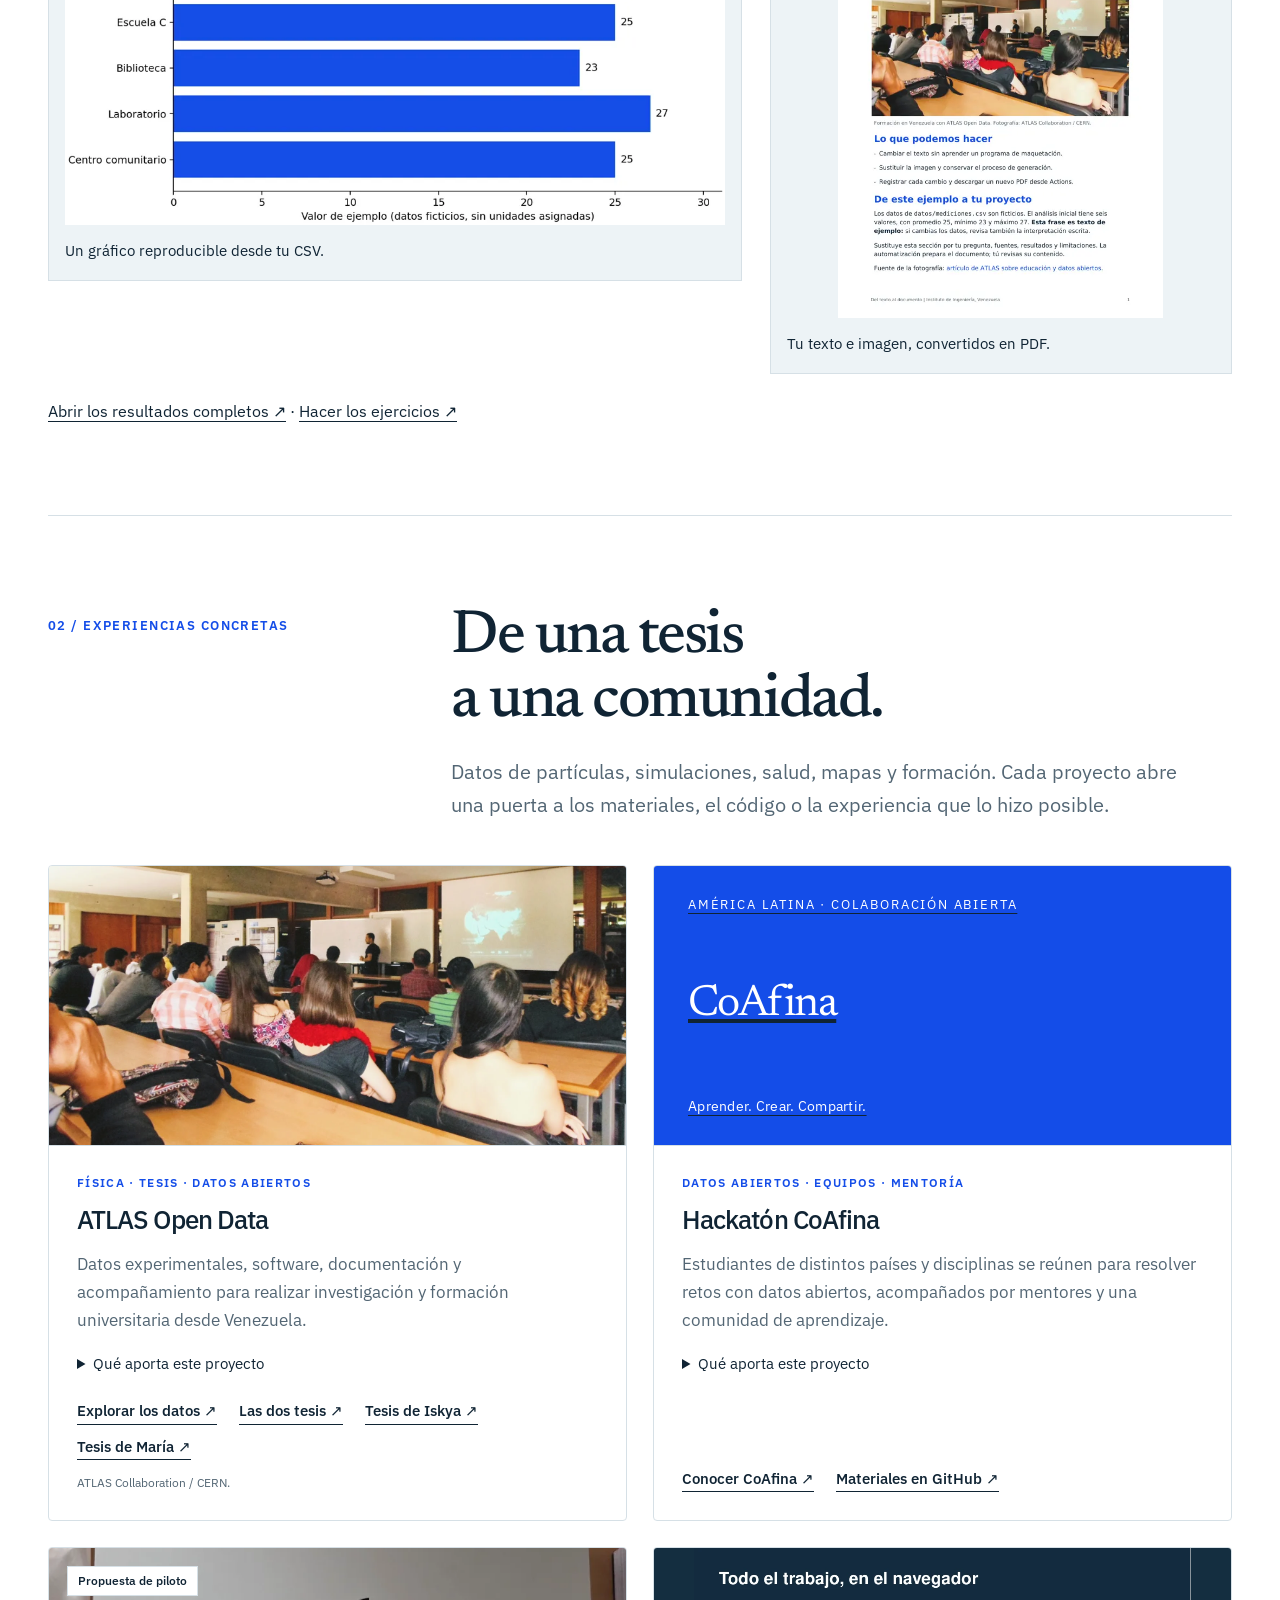
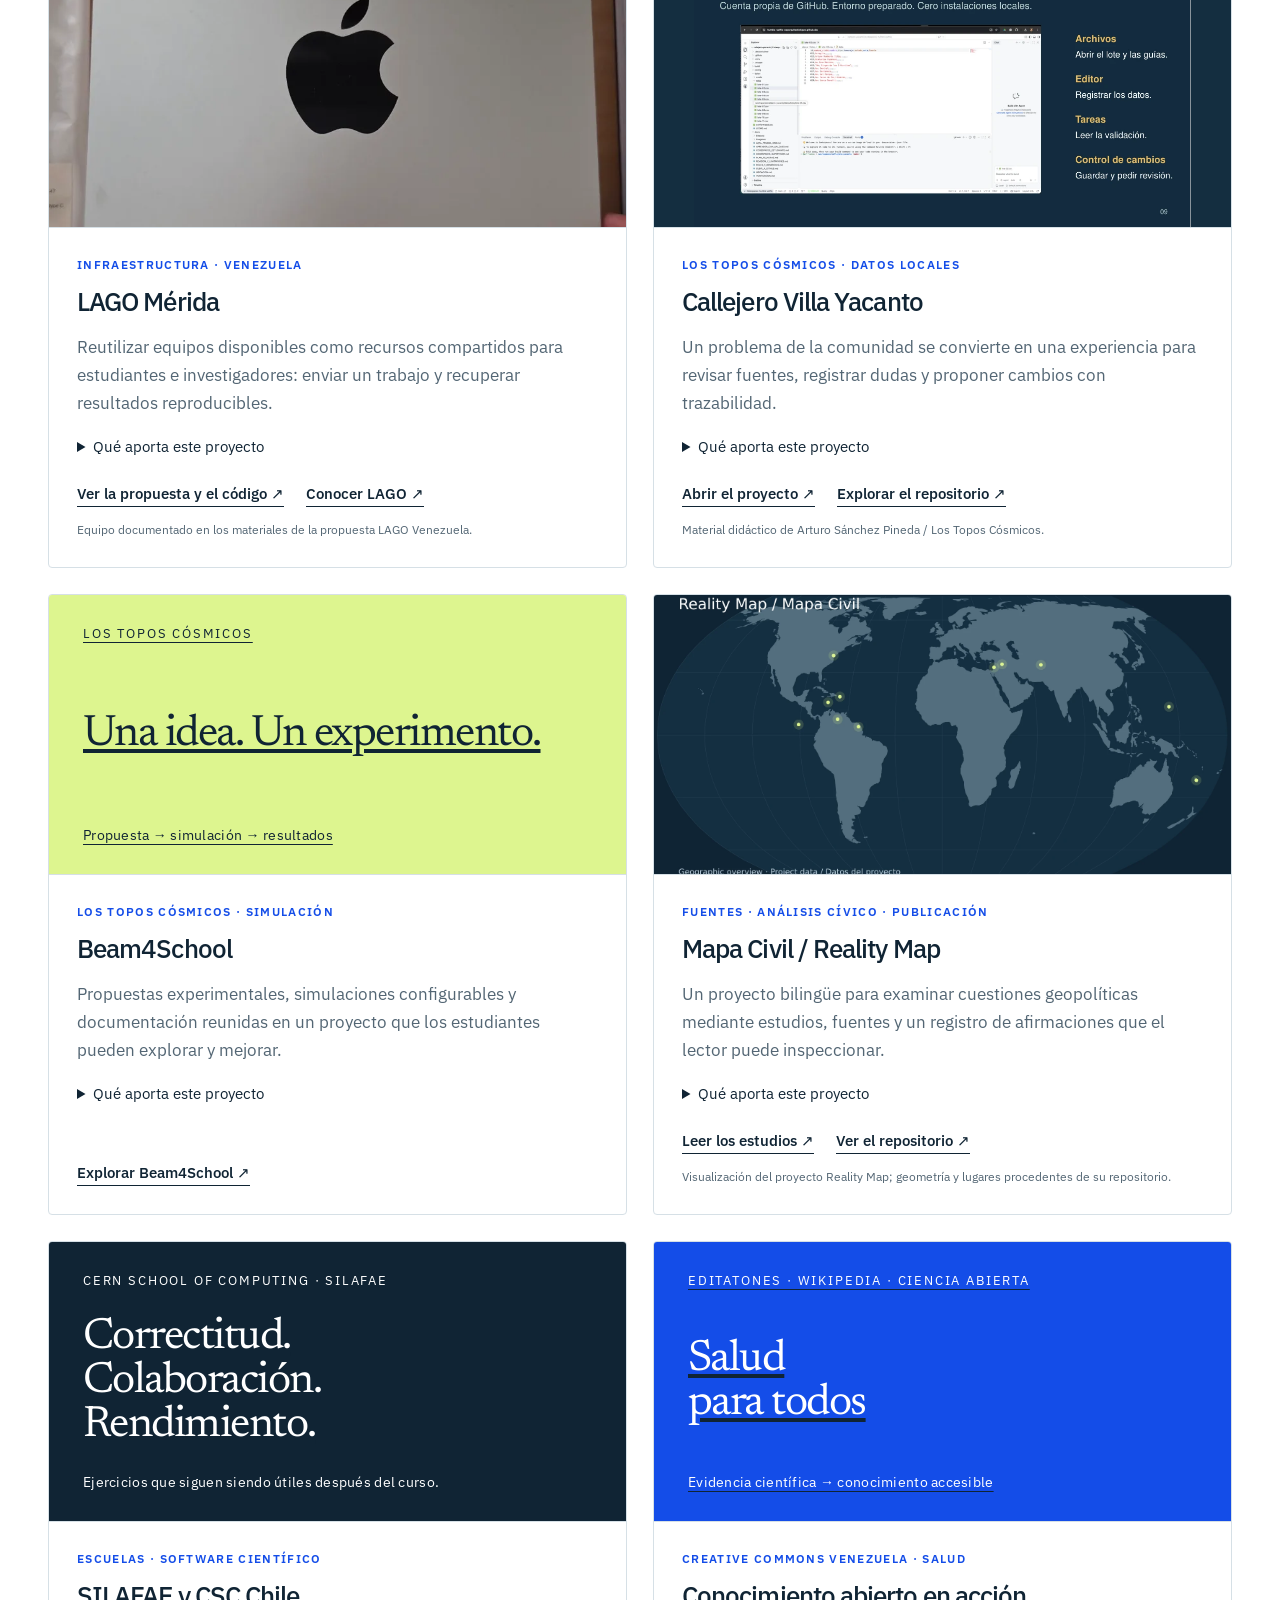
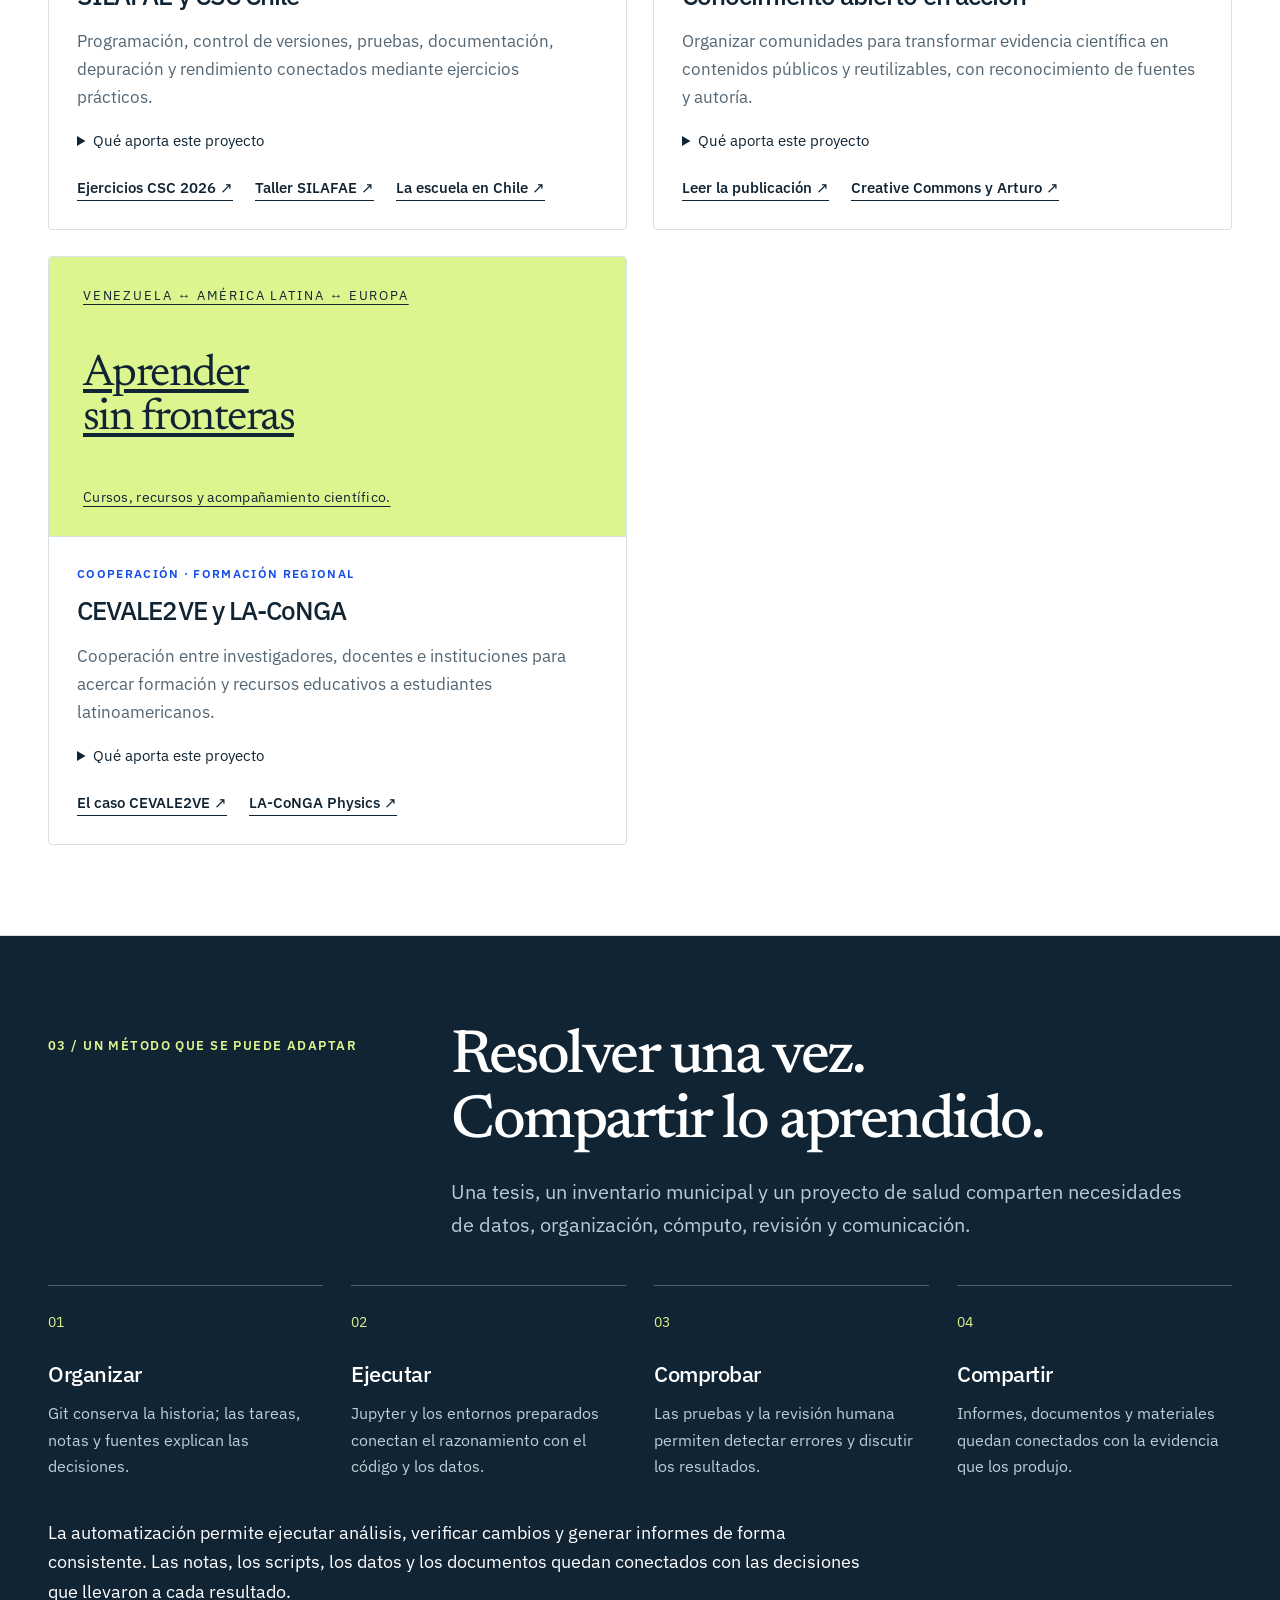
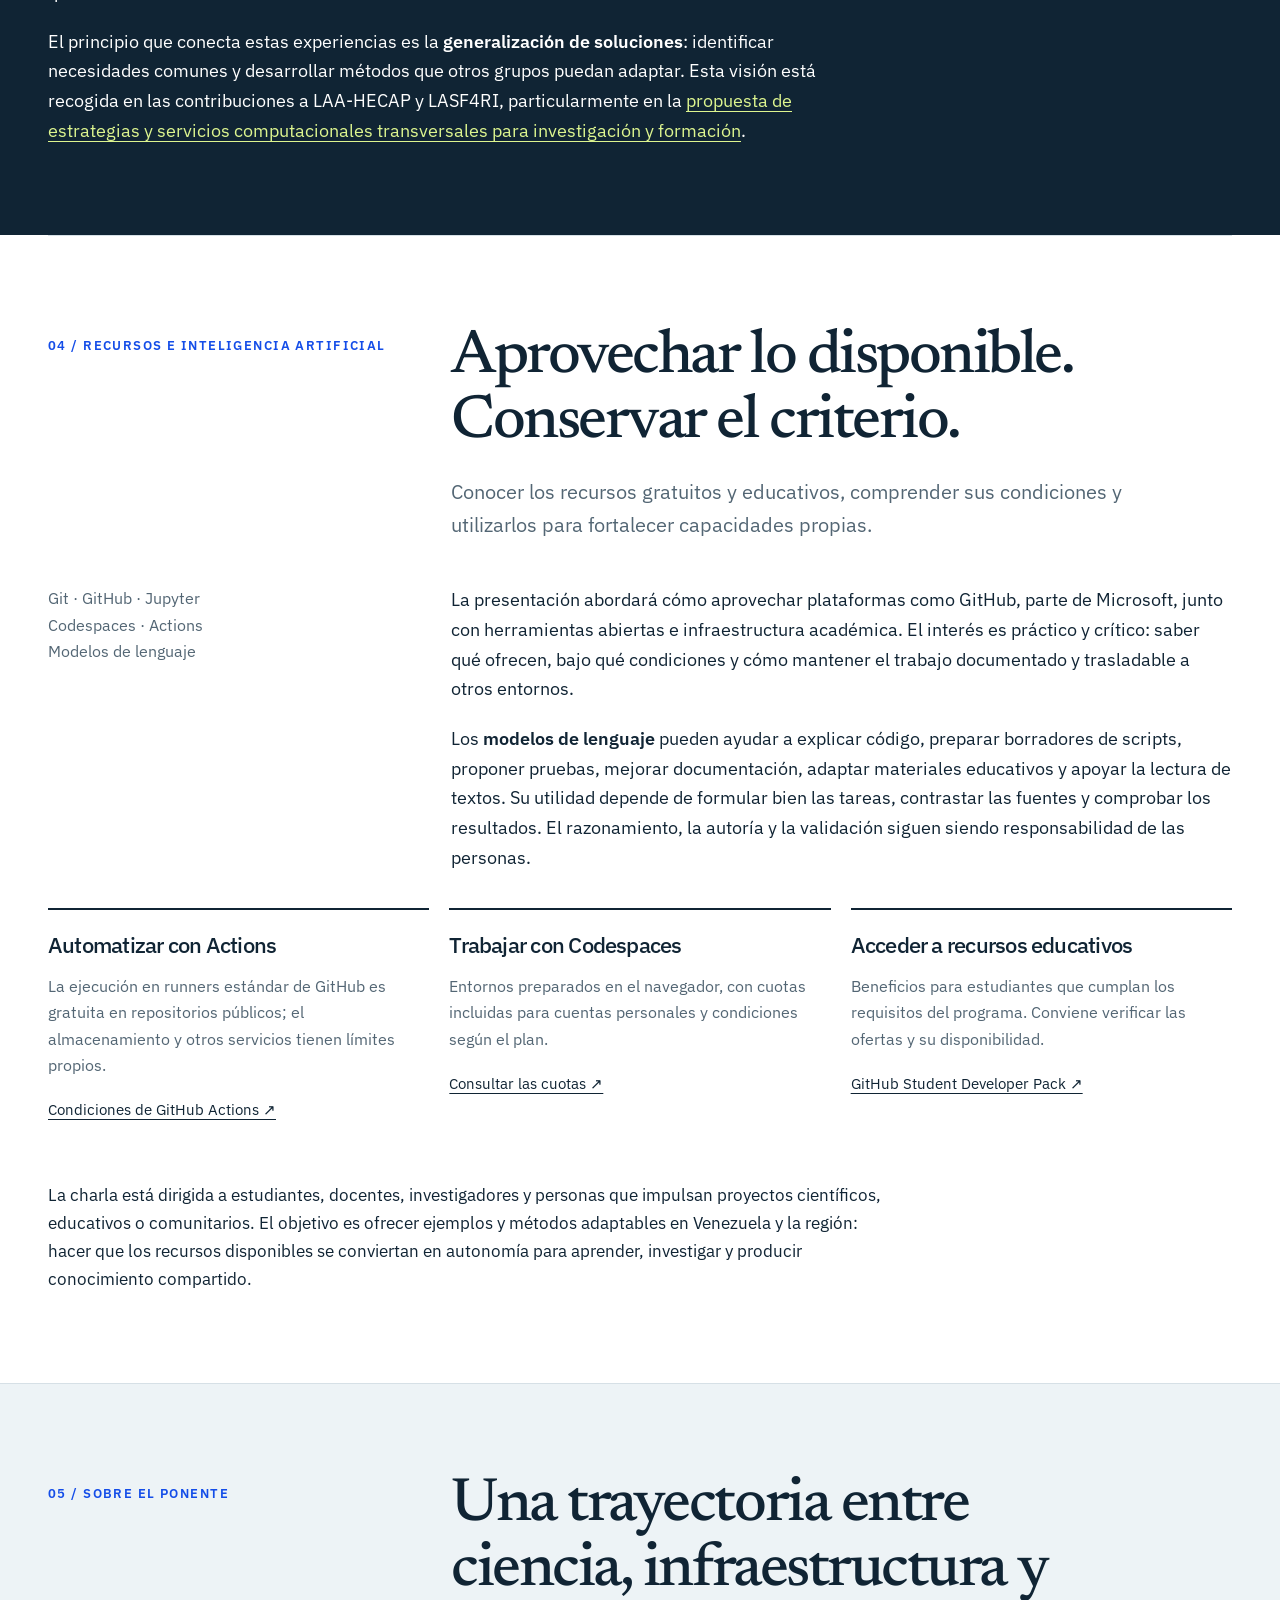
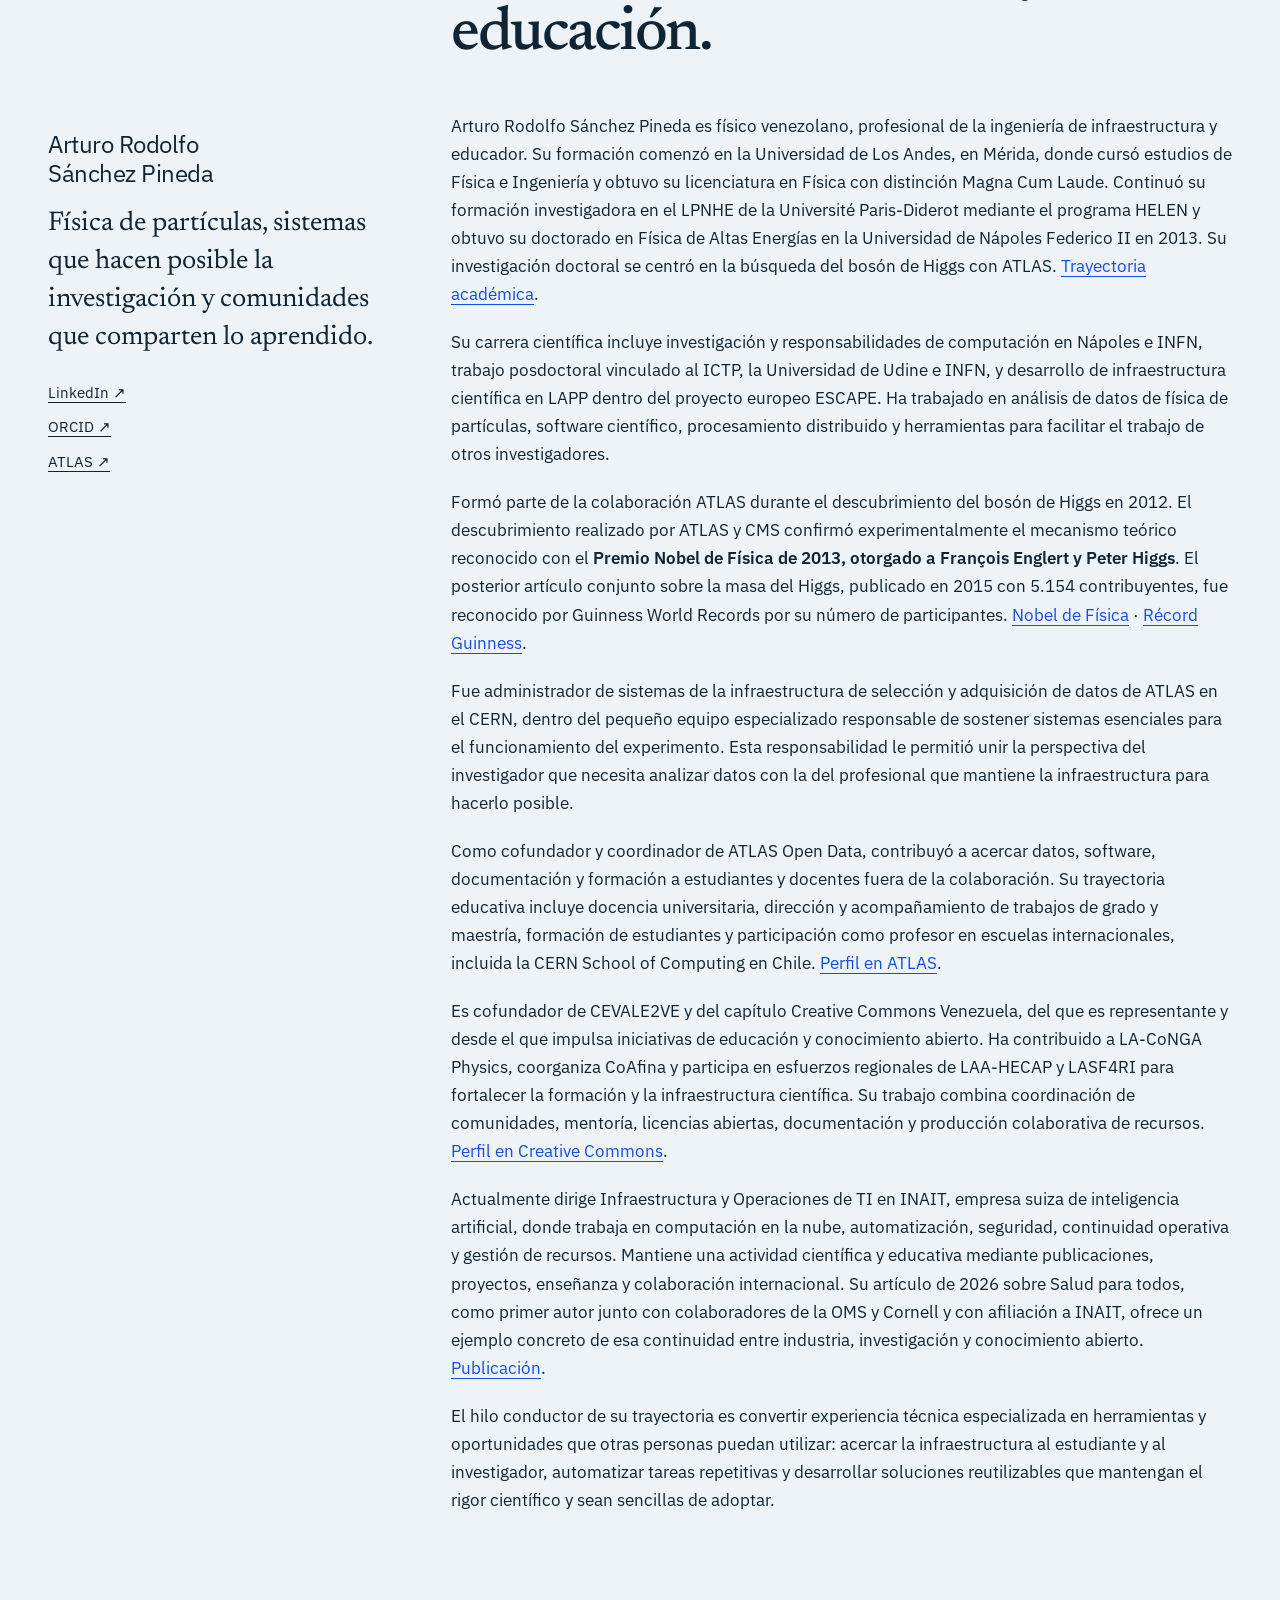
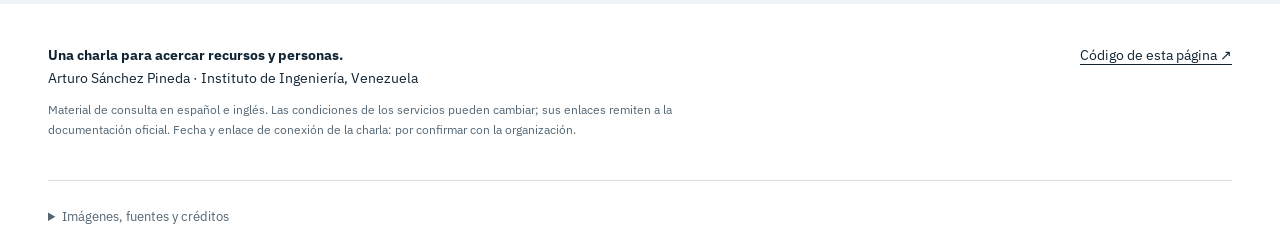
==== commit d8bc654c: "Improve teaching materials and reduce PDF font size" ====
--- a/web/index.html
+++ b/web/index.html
@@ -8,13 +8,16 @@
 <link rel="preload" href="assets/fonts/ibm-plex-sans-latin-wght-normal.woff2" as="font" type="font/woff2" crossorigin>
 </head><body>
 <a class="skip" href="#main">Saltar al contenido</a>
-<header class="topbar"><nav class="wrap nav" aria-label="Principal"><a class="brand" href="#"><span aria-hidden="true">[ a / s ]</span> Arturo Sánchez Pineda</a><div class="navlinks"><a href="#charla">La charla</a><a href="#proyectos">Proyectos</a><a href="#recursos">Recursos</a><a href="#arturo">Sobre Arturo</a><div class="language" aria-label="Idioma"><a href="index.html" lang="es" hreflang="es" class="selected" aria-current="page">ES</a><a href="en.html" lang="en" hreflang="en" class="" >EN</a></div></div></nav></header>
+<header class="topbar"><nav class="wrap nav" aria-label="Principal"><a class="brand" href="index.html"><span aria-hidden="true">[ a / s ]</span> Arturo Sánchez Pineda</a><div class="navlinks"><div class="navsections"><a href="#charla">La charla</a><a href="#proyectos">Proyectos</a><a href="#recursos">Recursos</a><a href="#arturo">Sobre Arturo</a></div><div class="language" aria-label="Idioma"><a href="index.html" lang="es" hreflang="es" class="selected" aria-current="page">ES</a><a href="en.html" lang="en" hreflang="en" class="" >EN</a></div></div></nav></header>
 <main id="main">
-<section class="hero wrap" aria-labelledby="hero-title"><div class="eyebrow">Instituto de Ingeniería · Venezuela · Charla en línea</div><h1 id="hero-title">Más cerca<br>de la <em>ciencia.</em></h1>
+<section class="hero wrap" aria-labelledby="hero-title"><div class="eyebrow">Instituto de Ingeniería · Venezuela · Charla en línea</div><h1 id="hero-title">Más cerca<br>de la <em>ciencia.</em></h1><p class="event-chip">Fecha y enlace: por confirmar</p>
 <div class="hero-bottom"><div><p class="subtitle">De los datos abiertos al conocimiento compartido: computación, automatización e inteligencia artificial para investigar y aprender.</p><div class="actions"><a class="button" href="#proyectos">Explorar los proyectos <span aria-hidden="true">↘</span></a><a class="button secondary" href="#charla">Leer la propuesta</a></div></div><p class="speaker"><strong>Arturo Rodolfo Sánchez Pineda</strong>Físico · Infraestructura · Educación abierta<br>CERN / ATLAS · INAIT · Creative Commons</p></div>
 <aside class="takeaway"><div><h2>Te llevas un repositorio que funciona.</h2><p>Este mismo repositorio reúne tres ejercicios: analizar datos, crear un gráfico y generar un PDF automáticamente desde Markdown e imágenes. Puedes clonarlo, ejecutar los scripts y empezar tus propios prototipos. Si puedes y quieres, llega a la charla con tu cuenta de GitHub creada.</p></div><a class="button" href="https://github.com/artfisica/presentacion-Instituto-de-Ingenieria-Venezuela#ejercicios">Abrir el repositorio y los ejercicios ↓</a></aside>
 <figure><div class="hero-image"><img src="assets/atlas-venezuela.webp" width="1600" height="799" alt="Arturo imparte una actividad educativa con ATLAS Open Data en un aula en Venezuela." fetchpriority="high"><span class="image-label">Conocimiento que cruza fronteras</span></div><figcaption class="caption">Actividad educativa en Venezuela. Fotografía: ATLAS Collaboration / CERN. <a href="https://atlas.cern/updates/blog/HEP-education-worldwide-with-atlas-open-data">Fuente ↗</a></figcaption></figure></section>
 <section class="section wrap" id="charla"><div class="section-head"><div class="eyebrow">01 / La charla</div><h2>La infraestructura,<br>al alcance de las personas.</h2></div><div class="intro-grid"><aside class="side-note">Una conversación sobre capacidades reales para estudiantes, docentes e investigadores en Venezuela y América Latina.</aside><div class="prose"><p>Investigar y enseñar suele exigir mucho más que analizar datos: hay que preparar un entorno, escribir scripts, ordenar archivos, registrar decisiones y mantener actualizados gráficos, informes y materiales. Esta charla muestra cómo conectar esas tareas en un proceso sencillo que permita dedicar más tiempo a las preguntas y a la interpretación de los resultados.</p><p>Los participantes aprenderán para qué sirven Git y GitHub al conservar versiones de código, datos y documentos; cómo usar scripts de Python para repetir un análisis; y cómo automatizar tareas con GitHub Actions. Un cambio en los datos puede producir un nuevo gráfico; un cambio en un texto Markdown o en una imagen puede generar un nuevo PDF. Cada resultado queda asociado a la versión de los archivos que lo produjo.</p><p>El repositorio de esta misma presentación será también el material práctico que cada participante podrá clonar o copiar en su cuenta. Contiene carpetas sencillas para datos, ejemplos, imágenes y ejercicios, junto con tres actividades guiadas: <strong>analizar un CSV, crear un gráfico y generar un PDF desde Markdown e imágenes</strong>. Se puede empezar cambiando un valor, un título o una fotografía, y adaptar después el ejemplo a una tesis, una clase o un proyecto comunitario.</p><p>Se discutirá también cómo utilizar cuadernos de análisis, notas y modelos de lenguaje para comprender código, preparar scripts y documentar el trabajo, comprobando sus resultados. El objetivo es aprender a aprovechar recursos disponibles con criterio, reconocer qué tareas se repiten entre proyectos y convertir una solución particular en un punto de partida que otras personas puedan reutilizar. Si puedes y quieres, llega a la charla con tu cuenta de GitHub creada.</p><blockquote class="callout">Que una herramienta esté disponible es el comienzo. Poder usarla, comprenderla y compartir sus resultados es lo que crea capacidad.</blockquote></div></div></section>
+<section class="section wrap" id="resultados"><div class="section-head"><div class="eyebrow">Tu primer resultado</div><div><h2>Qué vas a producir<br>en diez minutos</h2><p>Datos de ejemplo: seis valores, promedio 25, mínimo 23 y máximo 27. Cambia un 24 por un 30 y comprueba que el promedio pasa a 26.</p></div></div>
+<div class="output-grid"><figure><a href="https://github.com/artfisica/presentacion-Instituto-de-Ingenieria-Venezuela/blob/main/ejemplos/salida-esperada/grafico.png"><img src="assets/ejemplo-grafico.webp" width="1000" height="556" loading="lazy" alt="Gráfico de barras con los seis valores del CSV de ejemplo."></a><figcaption>Un gráfico reproducible desde tu CSV.</figcaption></figure>
+<figure><a href="https://github.com/artfisica/presentacion-Instituto-de-Ingenieria-Venezuela/blob/main/ejemplos/salida-esperada/informe.pdf"><img src="assets/ejemplo-pdf.webp" width="600" height="849" loading="lazy" alt="Vista previa del PDF generado desde Markdown y una fotografía con crédito ATLAS/CERN."></a><figcaption>Tu texto e imagen, convertidos en PDF.</figcaption></figure></div><p class="output-links"><a href="https://github.com/artfisica/presentacion-Instituto-de-Ingenieria-Venezuela/tree/main/ejemplos/salida-esperada">Abrir los resultados completos ↗</a> · <a href="https://github.com/artfisica/presentacion-Instituto-de-Ingenieria-Venezuela/blob/main/ejercicios/README.md">Hacer los ejercicios ↗</a></p></section>
 <section class="section wrap" id="proyectos"><div class="section-head"><div class="eyebrow">02 / Experiencias concretas</div><div><h2>De una tesis<br>a una comunidad.</h2><p>Datos de partículas, simulaciones, salud, mapas y formación. Cada proyecto abre una puerta a los materiales, el código o la experiencia que lo hizo posible.</p></div></div><div class="project-grid"><article class="project" id="project-atlas">
       <a class="figure-link" href="https://opendata.atlas.cern/" aria-label="Explorar los datos"><div class="project-visual"><img src="assets/atlas-venezuela.webp" alt="Formación con ATLAS Open Data en Venezuela." class="" loading="lazy" width="1200" height="600"></div></a>
       <div class="project-body"><div class="eyebrow">Física · Tesis · Datos abiertos</div><h3>ATLAS Open Data</h3><p>Datos experimentales, software, documentación y acompañamiento para realizar investigación y formación universitaria desde Venezuela.</p>
@@ -65,5 +68,5 @@
 <section class="section wrap" id="recursos"><div class="section-head"><div class="eyebrow">04 / Recursos e inteligencia artificial</div><div><h2>Aprovechar lo disponible.<br>Conservar el criterio.</h2><p>Conocer los recursos gratuitos y educativos, comprender sus condiciones y utilizarlos para fortalecer capacidades propias.</p></div></div><div class="intro-grid"><aside class="side-note">Git · GitHub · Jupyter<br>Codespaces · Actions<br>Modelos de lenguaje</aside><div class="prose"><p>La presentación abordará cómo aprovechar plataformas como GitHub, parte de Microsoft, junto con herramientas abiertas e infraestructura académica. El interés es práctico y crítico: saber qué ofrecen, bajo qué condiciones y cómo mantener el trabajo documentado y trasladable a otros entornos.</p><p>Los <strong>modelos de lenguaje</strong> pueden ayudar a explicar código, preparar borradores de scripts, proponer pruebas, mejorar documentación, adaptar materiales educativos y apoyar la lectura de textos. Su utilidad depende de formular bien las tareas, contrastar las fuentes y comprobar los resultados. El razonamiento, la autoría y la validación siguen siendo responsabilidad de las personas.</p></div></div><div class="resource-list"><article class="resource"><h3>Automatizar con Actions</h3><p>La ejecución en runners estándar de GitHub es gratuita en repositorios públicos; el almacenamiento y otros servicios tienen límites propios.</p><a href="https://docs.github.com/en/billing/concepts/product-billing/github-actions">Condiciones de GitHub Actions ↗</a></article><article class="resource"><h3>Trabajar con Codespaces</h3><p>Entornos preparados en el navegador, con cuotas incluidas para cuentas personales y condiciones según el plan.</p><a href="https://docs.github.com/en/billing/concepts/product-billing/github-codespaces">Consultar las cuotas ↗</a></article><article class="resource"><h3>Acceder a recursos educativos</h3><p>Beneficios para estudiantes que cumplan los requisitos del programa. Conviene verificar las ofertas y su disponibilidad.</p><a href="https://education.github.com/pack/">GitHub Student Developer Pack ↗</a></article></div><p class="end-note">La charla está dirigida a estudiantes, docentes, investigadores y personas que impulsan proyectos científicos, educativos o comunitarios. El objetivo es ofrecer ejemplos y métodos adaptables en Venezuela y la región: hacer que los recursos disponibles se conviertan en autonomía para aprender, investigar y producir conocimiento compartido.</p></section>
 <section class="section bio" id="arturo"><div class="wrap"><div class="section-head"><div class="eyebrow">05 / Sobre el ponente</div><h2>Una trayectoria entre<br>ciencia, infraestructura y educación.</h2></div><div class="bio-grid"><aside class="bio-aside"><p class="name">Arturo Rodolfo<br>Sánchez Pineda</p><p class="bio-summary">Física de partículas, sistemas que hacen posible la investigación y comunidades que comparten lo aprendido.</p><div class="profile-links"><a href="https://www.linkedin.com/in/arturo-sanchez-pineda/">LinkedIn ↗</a><a href="https://orcid.org/0000-0001-8241-7835">ORCID ↗</a><a href="https://atlas.cern/authors/arturo-sanchez-pineda">ATLAS ↗</a></div></aside><div class="prose"><p>Arturo Rodolfo Sánchez Pineda es físico venezolano, profesional de la ingeniería de infraestructura y educador. Su formación comenzó en la Universidad de Los Andes, en Mérida, donde cursó estudios de Física e Ingeniería y obtuvo su licenciatura en Física con distinción Magna Cum Laude. Continuó su formación investigadora en el LPNHE de la Université Paris-Diderot mediante el programa HELEN y obtuvo su doctorado en Física de Altas Energías en la Universidad de Nápoles Federico II en 2013. Su investigación doctoral se centró en la búsqueda del bosón de Higgs con ATLAS. <a href="https://twiki.org/p/pub/Main/ArturoSanchez/Arturo_Sanchez_Curriculum_June_2016.pdf">Trayectoria académica</a>.</p><p>Su carrera científica incluye investigación y responsabilidades de computación en Nápoles e INFN, trabajo posdoctoral vinculado al ICTP, la Universidad de Udine e INFN, y desarrollo de infraestructura científica en LAPP dentro del proyecto europeo ESCAPE. Ha trabajado en análisis de datos de física de partículas, software científico, procesamiento distribuido y herramientas para facilitar el trabajo de otros investigadores.</p><p>Formó parte de la colaboración ATLAS durante el descubrimiento del bosón de Higgs en 2012. El descubrimiento realizado por ATLAS y CMS confirmó experimentalmente el mecanismo teórico reconocido con el <strong>Premio Nobel de Física de 2013, otorgado a François Englert y Peter Higgs</strong>. El posterior artículo conjunto sobre la masa del Higgs, publicado en 2015 con 5.154 contribuyentes, fue reconocido por Guinness World Records por su número de participantes. <a href="https://www.nobelprize.org/prizes/physics/2013/press-release/">Nobel de Física</a> · <a href="https://www.guinnessworldrecords.com/world-records/421538-most-contributors-to-a-research-paper">Récord Guinness</a>.</p><p>Fue administrador de sistemas de la infraestructura de selección y adquisición de datos de ATLAS en el CERN, dentro del pequeño equipo especializado responsable de sostener sistemas esenciales para el funcionamiento del experimento. Esta responsabilidad le permitió unir la perspectiva del investigador que necesita analizar datos con la del profesional que mantiene la infraestructura para hacerlo posible.</p><p>Como cofundador y coordinador de ATLAS Open Data, contribuyó a acercar datos, software, documentación y formación a estudiantes y docentes fuera de la colaboración. Su trayectoria educativa incluye docencia universitaria, dirección y acompañamiento de trabajos de grado y maestría, formación de estudiantes y participación como profesor en escuelas internacionales, incluida la CERN School of Computing en Chile. <a href="https://atlas.cern/authors/arturo-sanchez-pineda">Perfil en ATLAS</a>.</p><p>Es cofundador de CEVALE2VE y del capítulo Creative Commons Venezuela, del que es representante y desde el que impulsa iniciativas de educación y conocimiento abierto. Ha contribuido a LA-CoNGA Physics, coorganiza CoAfina y participa en esfuerzos regionales de LAA-HECAP y LASF4RI para fortalecer la formación y la infraestructura científica. Su trabajo combina coordinación de comunidades, mentoría, licencias abiertas, documentación y producción colaborativa de recursos. <a href="https://creativecommons.org/2021/08/24/meet-the-cc-summit-presenter-arturo-sanchez-pineda/">Perfil en Creative Commons</a>.</p><p>Actualmente dirige Infraestructura y Operaciones de TI en INAIT, empresa suiza de inteligencia artificial, donde trabaja en computación en la nube, automatización, seguridad, continuidad operativa y gestión de recursos. Mantiene una actividad científica y educativa mediante publicaciones, proyectos, enseñanza y colaboración internacional. Su artículo de 2026 sobre Salud para todos, como primer autor junto con colaboradores de la OMS y Cornell y con afiliación a INAIT, ofrece un ejemplo concreto de esa continuidad entre industria, investigación y conocimiento abierto. <a href="https://www.alanrevista.org/ediciones/2026/1/art-6">Publicación</a>.</p><p>El hilo conductor de su trayectoria es convertir experiencia técnica especializada en herramientas y oportunidades que otras personas puedan utilizar: acercar la infraestructura al estudiante y al investigador, automatizar tareas repetitivas y desarrollar soluciones reutilizables que mantengan el rigor científico y sean sencillas de adoptar.</p></div></div></div></section>
 </main>
-<footer class="wrap"><div class="footer"><div><strong>Una charla para acercar recursos y personas.</strong><br>Arturo Sánchez Pineda · Instituto de Ingeniería, Venezuela<small>Material de consulta en español e inglés. Las condiciones de los servicios pueden cambiar; sus enlaces remiten a la documentación oficial. Fecha y enlace de conexión de la charla: por confirmar con la organización.</small></div><a href="https://github.com/artfisica/presentacion-Instituto-de-Ingenieria-Venezuela">Código de esta página ↗</a></div><details class="credits"><summary>Imágenes, fuentes y créditos</summary><p>Las fotografías y materiales se muestran como documentación de los proyectos. Foto de formación: ATLAS Collaboration / CERN, tomada del artículo enlazado. Equipo LAGO y lámina del Callejero: materiales del proyecto aportados por Arturo. Mapa: geometría de Natural Earth y datos del repositorio Reality Map. Tipografías IBM Plex Sans y Newsreader bajo SIL Open Font License. Los nombres de instituciones y plataformas identifican colaboraciones y recursos; no implican patrocinio de esta charla.</p></details></footer>
+<footer class="wrap"><div class="footer"><div><strong>Una charla para acercar recursos y personas.</strong><br>Arturo Sánchez Pineda · Instituto de Ingeniería, Venezuela<small>Material de consulta en español e inglés. Las condiciones de los servicios pueden cambiar; sus enlaces remiten a la documentación oficial. Fecha y enlace de conexión de la charla: por confirmar con la organización.</small></div><a href="https://github.com/artfisica/presentacion-Instituto-de-Ingenieria-Venezuela">Código de esta página ↗</a></div><details class="credits"><summary>Imágenes, fuentes y créditos</summary><p>Las fotografías y materiales se muestran como documentación de los proyectos. Foto de formación: ATLAS Collaboration / CERN, tomada del artículo enlazado. Equipo LAGO y lámina del Callejero: materiales del proyecto aportados por Arturo. Mapa: geometría de Natural Earth y datos del repositorio Reality Map. Tipografías IBM Plex Sans y Newsreader bajo SIL Open Font License. Los nombres de instituciones y plataformas identifican colaboraciones y recursos; no implican patrocinio de esta charla. Código original: MIT. Texto y materiales originales de Arturo: CC BY 4.0; se conservan las excepciones de terceros. <a href="https://github.com/artfisica/presentacion-Instituto-de-Ingenieria-Venezuela/blob/main/LICENSE">Licencias</a> · <a href="https://github.com/artfisica/presentacion-Instituto-de-Ingenieria-Venezuela/blob/main/CITATION.cff">Cómo citar</a>.</p></details></footer>
 </body></html>
--- a/web/assets/style.css
+++ b/web/assets/style.css
@@ -4,7 +4,7 @@
 *{box-sizing:border-box}body{margin:0;background:var(--paper);color:var(--ink);font:18px/1.65 var(--sans)}a{color:inherit;text-underline-offset:4px}a:hover{color:var(--blue)}button,a{-webkit-tap-highlight-color:transparent}a:focus-visible,button:focus-visible,summary:focus-visible{outline:3px solid var(--blue);outline-offset:5px}img{max-width:100%;display:block}h1,h2,h3,p,figure{margin:0}h1,h2,h3{font-weight:500;line-height:1.05}h1,h2{font-family:var(--serif)}h1{font-size:clamp(3.6rem,7vw,6.8rem);letter-spacing:-.055em;max-width:880px}h2{font-size:clamp(2.6rem,4.8vw,4.8rem);letter-spacing:-.04em}h3{font-size:1.65rem;letter-spacing:-.035em;line-height:1.15}.wrap{width:min(1240px,calc(100% - 96px));margin:auto}.skip{position:absolute;top:-100px;left:20px;background:white;padding:12px;z-index:10}.skip:focus{top:10px}.topbar{position:sticky;top:0;z-index:5;background:rgba(255,255,255,.96);border-bottom:1px solid var(--line);backdrop-filter:blur(12px)}.nav{min-height:82px;display:flex;align-items:center;justify-content:space-between;gap:25px}.brand{font-size:17px;font-weight:650;text-decoration:none;letter-spacing:-.03em;white-space:nowrap}.brand span{color:var(--blue);margin-right:10px}.navlinks{display:flex;align-items:center;gap:24px;font-size:15px}.navlinks a{text-decoration:none}.language{display:flex;gap:4px;padding:4px;background:var(--soft);border-radius:3px}.language a{padding:3px 9px;font-size:14px}.language .selected{background:var(--ink);color:white}.eyebrow{font-size:13px;letter-spacing:.11em;text-transform:uppercase;font-weight:600;line-height:1.5}.hero{padding:70px 0 45px}.hero .eyebrow{color:var(--blue);margin-bottom:30px}.hero h1 em{font-style:normal;color:var(--blue)}.hero-bottom{display:grid;grid-template-columns:1.7fr 1fr;gap:60px;margin:30px 0 36px;align-items:end}.subtitle{font-size:21px;line-height:1.5;max-width:650px}.speaker{border-left:1px solid var(--line);padding-left:28px;font-size:15px;color:var(--muted)}.speaker strong{font-size:19px;color:var(--ink);display:block}.actions{display:flex;gap:12px;flex-wrap:wrap;margin-top:26px}.button{display:inline-flex;align-items:center;justify-content:center;gap:25px;background:var(--blue);color:white;border:1px solid var(--blue);padding:12px 22px;font-size:16px;font-weight:500;text-decoration:none;border-radius:3px}.button:hover{background:#0935a9;color:white}.button.secondary{background:white;color:var(--ink);border-color:var(--line)}.button.secondary:hover{border-color:var(--blue);color:var(--blue)}.hero-image{position:relative;overflow:hidden;background:var(--ink);aspect-ratio:2.85}.hero-image img{width:100%;height:100%;object-fit:cover;object-position:center 57%}.hero-image .image-label{position:absolute;bottom:20px;left:24px;background:var(--lime);color:var(--ink);padding:10px 16px;font-size:14px;font-weight:550}.caption{font-size:12px;color:var(--muted);margin-top:8px}.section{padding:90px 0;border-top:1px solid var(--line)}.section-head{display:grid;grid-template-columns:1fr 2.2fr;gap:48px;margin-bottom:44px}.section-head .eyebrow{color:var(--blue);padding-top:10px}.section-head p{font-size:20px;color:var(--muted);margin-top:20px;max-width:740px}.intro-grid{display:grid;grid-template-columns:1fr 2.2fr;gap:48px}.side-note{color:var(--muted);font-size:16px;max-width:230px}.prose p+p{margin-top:20px}.prose a{color:var(--blue)}.prose{max-width:820px}.prose strong{font-weight:600}.callout{font:clamp(1.8rem,3.3vw,2.9rem)/1.17 var(--serif);letter-spacing:-.025em;background:var(--lime);padding:30px 36px;margin:32px 0}.project-grid{display:grid;grid-template-columns:repeat(2,minmax(0,1fr));gap:26px}.project{border:1px solid var(--line);border-radius:4px;overflow:hidden;background:#fff;display:flex;flex-direction:column}.project-visual{height:260px;overflow:hidden;background:var(--soft);position:relative;border-bottom:1px solid var(--line)}.project-visual img{width:100%;height:100%;object-fit:cover;transition:transform .3s}.project:hover .project-visual img{transform:scale(1.025)}.project-visual img.contain{object-fit:contain;background:#142e40}.project-visual .mini{object-fit:cover;object-position:center 52%}.project-body{padding:28px;display:flex;flex-direction:column;flex:1}.project .eyebrow{font-size:12px;color:var(--blue);margin-bottom:12px}.project p{font-size:17px;line-height:1.65;color:var(--muted);margin-top:16px}.project-links{display:flex;flex-wrap:wrap;gap:10px 22px;padding-top:22px;margin-top:auto;font-size:15px;font-weight:550}.project-links a{text-decoration:none;border-bottom:1px solid var(--ink)}.project-links a:hover{border-color:var(--blue)}.project details{margin-top:18px;font-size:16px}.project details summary{cursor:pointer;font-size:15px;color:var(--ink);text-underline-offset:4px}.project details p{font-size:16px}.project .credit{font-size:12px;margin-top:14px;line-height:1.5}.project-type{position:absolute;left:18px;top:18px;background:white;padding:4px 10px;border:1px solid var(--line);font-size:12px;font-weight:550}.type-tile{height:100%;padding:28px 34px;display:flex;flex-direction:column;justify-content:space-between;background:var(--ink);color:white}.type-tile.blue{background:var(--blue)}.type-tile.lime{background:var(--lime);color:var(--ink)}.type-tile .tile-title{font:54px/1 var(--serif);letter-spacing:-.035em}.type-tile .tile-bottom{font:14px/1.5 var(--sans);letter-spacing:.02em}.type-tile .tile-kicker{font-size:13px;letter-spacing:.14em;text-transform:uppercase}.method{background:var(--ink);color:#fff}.method .eyebrow{color:var(--lime)}.method .section-head p{color:#b8cbd7}.method-steps{display:grid;grid-template-columns:repeat(4,1fr);gap:28px;margin-top:42px}.method-step{border-top:1px solid #52606a;padding-top:20px}.method-step span{font-size:14px;color:var(--lime)}.method-step h3{font-size:22px;letter-spacing:-.02em;margin-top:25px}.method-step p{font-size:16px;color:#c0ced7;margin-top:14px}.method .prose{margin-top:38px}.method .prose a{color:var(--lime)}.resource-list{display:grid;grid-template-columns:repeat(3,1fr);gap:20px;margin-top:35px}.resource{border-top:2px solid var(--ink);padding:22px 0}.resource h3{font-size:22px}.resource p{font-size:16px;color:var(--muted);margin:16px 0}.resource a{font-size:15px}.bio{background:var(--soft)}.bio-grid{display:grid;grid-template-columns:1fr 2.2fr;gap:48px}.bio-aside p{font-size:17px;margin-top:18px;color:var(--muted)}.bio-aside .name{font-size:24px;line-height:1.2;letter-spacing:-.02em;color:var(--ink)}.profile-links{display:flex;flex-direction:column;gap:10px;font-size:15px;margin-top:24px}.bio .prose p{font-size:17px}.bio-summary{font:27px/1.4 var(--serif)!important;color:var(--ink)!important}.footer{padding:40px 0;font-size:14px;display:flex;align-items:start;justify-content:space-between;gap:30px}.footer small{display:block;color:var(--muted);max-width:640px;margin-top:10px;font-size:12px}.end-note{margin-top:35px;font-size:17px;max-width:850px}.credits{padding:25px 0;border-top:1px solid var(--line);font-size:13px;color:var(--muted)}.credits summary{cursor:pointer}.credits p{margin-top:12px;max-width:880px}.view-more{margin-top:40px}.reading-label{font-size:14px;color:var(--muted);margin-top:22px}.figure-link{display:block}.figure-link:focus-visible{outline-offset:-5px}
 @media(min-width:1500px){.hero-image{aspect-ratio:3.15}}
 @media(max-width:950px){.wrap{width:calc(100% - 48px)}.navlinks{gap:14px}.hero-bottom{gap:30px}.section-head,.intro-grid,.bio-grid{grid-template-columns:1fr 2.5fr;gap:25px}.project-visual{height:220px}.project-body{padding:22px}.method-steps{grid-template-columns:repeat(2,1fr)}.resource-list{grid-template-columns:1fr}.resource{display:grid;grid-template-columns:1fr 1.5fr;gap:20px}.resource p{margin:0}.resource a{grid-column:2}}
-@media(max-width:650px){body{font-size:17px}.wrap{width:calc(100% - 36px)}.nav{min-height:70px;gap:10px}.brand{font-size:15px}.navlinks>a{display:none}.navlinks{gap:0}.hero{padding-top:40px}.hero h1{font-size:3.65rem}.hero .eyebrow{font-size:12px;margin-bottom:23px}.hero-bottom{display:block;margin-top:24px}.subtitle{font-size:19px}.speaker{margin-top:28px;padding-left:0;border:0}.hero-image{aspect-ratio:1.55}.hero-image img{object-position:57% center}.hero-image .image-label{bottom:12px;left:12px;font-size:12px;padding:7px 10px}.section{padding:58px 0}.section-head,.intro-grid,.bio-grid{display:block}.section-head .eyebrow{margin-bottom:20px}.section-head p{font-size:18px}.side-note{max-width:none;margin-bottom:26px}.project-grid{grid-template-columns:1fr;gap:22px}.project-visual{height:230px}.callout{padding:24px}.method-steps{gap:28px 20px}.method-step h3{font-size:20px}.method-step p{font-size:15px}.bio-aside{margin-bottom:35px}.profile-links{flex-direction:row;flex-wrap:wrap;gap:16px}.resource{display:block}.resource p{margin:15px 0}.footer{display:block}.footer>a{display:inline-block;margin-top:18px}.type-tile .tile-title{font-size:48px}}
+@media(max-width:650px){body{font-size:17px}.wrap{width:calc(100% - 36px)}.nav{min-height:70px;gap:10px}.brand{font-size:15px}.navlinks{gap:0}.hero{padding-top:40px}.hero h1{font-size:3.65rem}.hero .eyebrow{font-size:12px;margin-bottom:23px}.hero-bottom{display:block;margin-top:24px}.subtitle{font-size:19px}.speaker{margin-top:28px;padding-left:0;border:0}.hero-image{aspect-ratio:1.55}.hero-image img{object-position:57% center}.hero-image .image-label{bottom:12px;left:12px;font-size:12px;padding:7px 10px}.section{padding:58px 0}.section-head,.intro-grid,.bio-grid{display:block}.section-head .eyebrow{margin-bottom:20px}.section-head p{font-size:18px}.side-note{max-width:none;margin-bottom:26px}.project-grid{grid-template-columns:1fr;gap:22px}.project-visual{height:230px}.callout{padding:24px}.method-steps{gap:28px 20px}.method-step h3{font-size:20px}.method-step p{font-size:15px}.bio-aside{margin-bottom:35px}.profile-links{flex-direction:row;flex-wrap:wrap;gap:16px}.resource{display:block}.resource p{margin:15px 0}.footer{display:block}.footer>a{display:inline-block;margin-top:18px}.type-tile .tile-title{font-size:48px}}
 @media(prefers-reduced-motion:reduce){:root{scroll-behavior:auto}.project-visual img{transition:none}}
 @media print{.topbar,.actions,.language,.skip{display:none}.wrap{width:100%}.section{padding:30px 0}.project{break-inside:avoid}.hero-image{max-height:260px}.method{background:white;color:var(--ink)}.method p,.method .eyebrow,.method .prose a,.method-step span{color:var(--ink)!important}.bio{background:white}details{display:block}details>*{display:block}}
 
@@ -15,3 +15,31 @@
 
 .takeaway{display:grid;grid-template-columns:1fr auto;align-items:center;gap:28px;padding:30px;background:var(--lime);margin-bottom:30px}.takeaway h2{font-size:32px;letter-spacing:-.03em}.takeaway p{font-size:16px;margin-top:12px;max-width:740px}.takeaway .button{white-space:nowrap}
 @media(max-width:950px){.takeaway{grid-template-columns:1fr}.takeaway .button{justify-self:start;white-space:normal}}
+
+/* Navigation stays available on narrow screens without JavaScript. */
+.navsections{display:flex;align-items:center;gap:24px}
+.event-chip{display:inline-block;font-size:14px;border:1px solid var(--line);border-radius:24px;padding:6px 14px;margin-top:24px;background:var(--soft)}
+.output-grid{display:grid;grid-template-columns:1.5fr 1fr;gap:28px;align-items:start}
+.output-grid figure{border:1px solid var(--line);padding:16px;background:var(--soft)}
+.output-grid img{width:100%;height:auto;max-height:460px;object-fit:contain}
+.output-grid figcaption{font-size:15px;margin-top:14px}.output-links{margin-top:24px;font-size:16px}
+@media(max-width:950px){.navsections{gap:14px}}
+@media(max-width:650px){
+ .nav{display:grid;grid-template-columns:minmax(0,1fr) auto;gap:8px;padding-top:12px;padding-bottom:8px}
+ .brand{grid-column:1;grid-row:1}.navlinks{display:contents}
+ .language{grid-column:2;grid-row:1;justify-self:end}
+ .navsections{display:flex;grid-column:1/-1;grid-row:2;gap:22px;overflow-x:auto;min-width:0;white-space:nowrap;padding:8px 2px;scrollbar-width:thin}
+ .navsections a{display:block;flex:0 0 auto}.output-grid{grid-template-columns:1fr}
+ :root{scroll-padding-top:130px}
+}
+@media screen and (prefers-color-scheme:dark){
+ :root{--ink:#e8f0f5;--muted:#b4c3cf;--paper:#0b1520;--soft:#172634;--blue:#9db8ff;--line:#435565}
+ .topbar{background:rgba(11,21,32,.97)}.project{background:var(--paper)}
+ .button{color:#102434}.button:hover{color:white}.button.secondary{background:var(--paper);color:var(--ink)}
+ .language .selected{background:#e8f0f5;color:#102434}.skip{background:var(--paper)}
+ .project-type{background:var(--soft);color:var(--ink)}
+ .takeaway,.callout,.hero-image .image-label,.type-tile.lime{color:#102434}
+ .type-tile{background:#102434;color:white}.type-tile.blue{background:#144de8}.type-tile.lime{background:#ddf58f}
+ .method{background:#07121b;color:#e8f0f5}.method .eyebrow,.method .prose a{color:#ddf58f}
+ .output-grid figure{background:var(--soft)}
+}
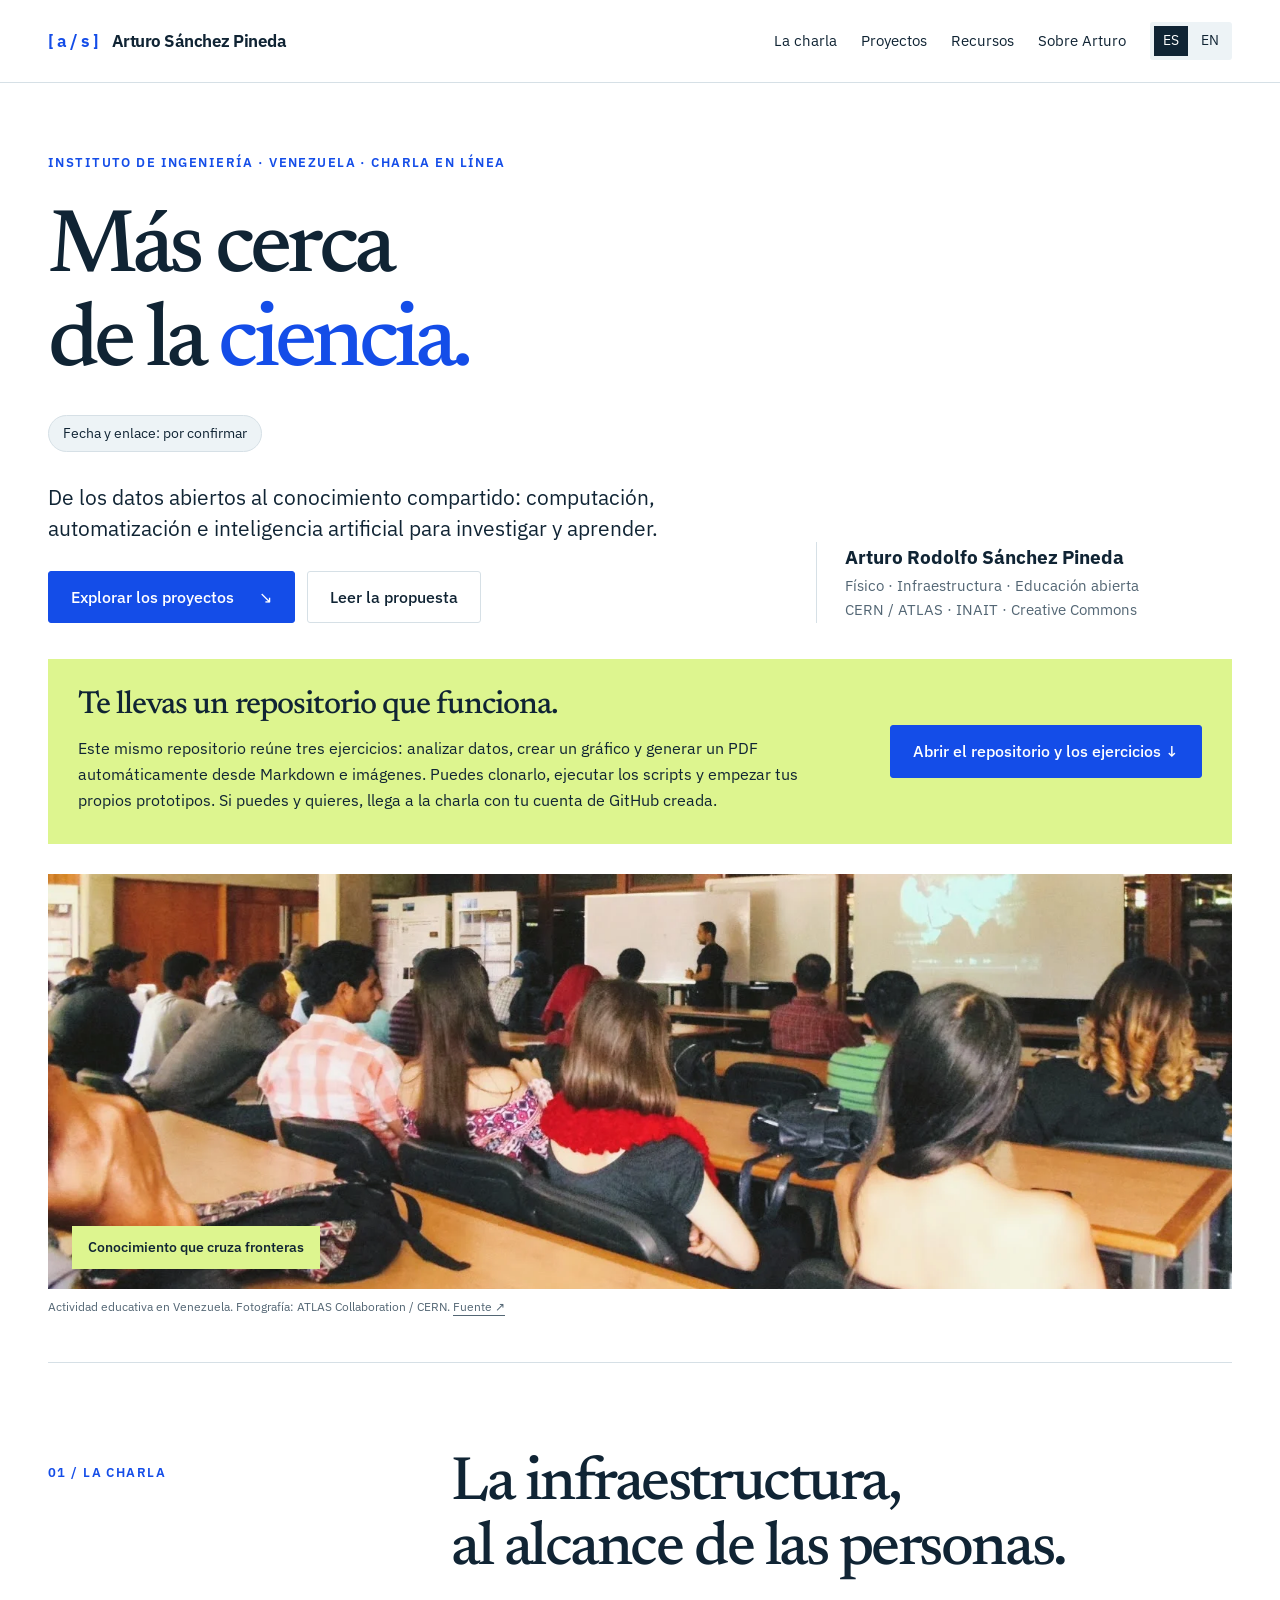
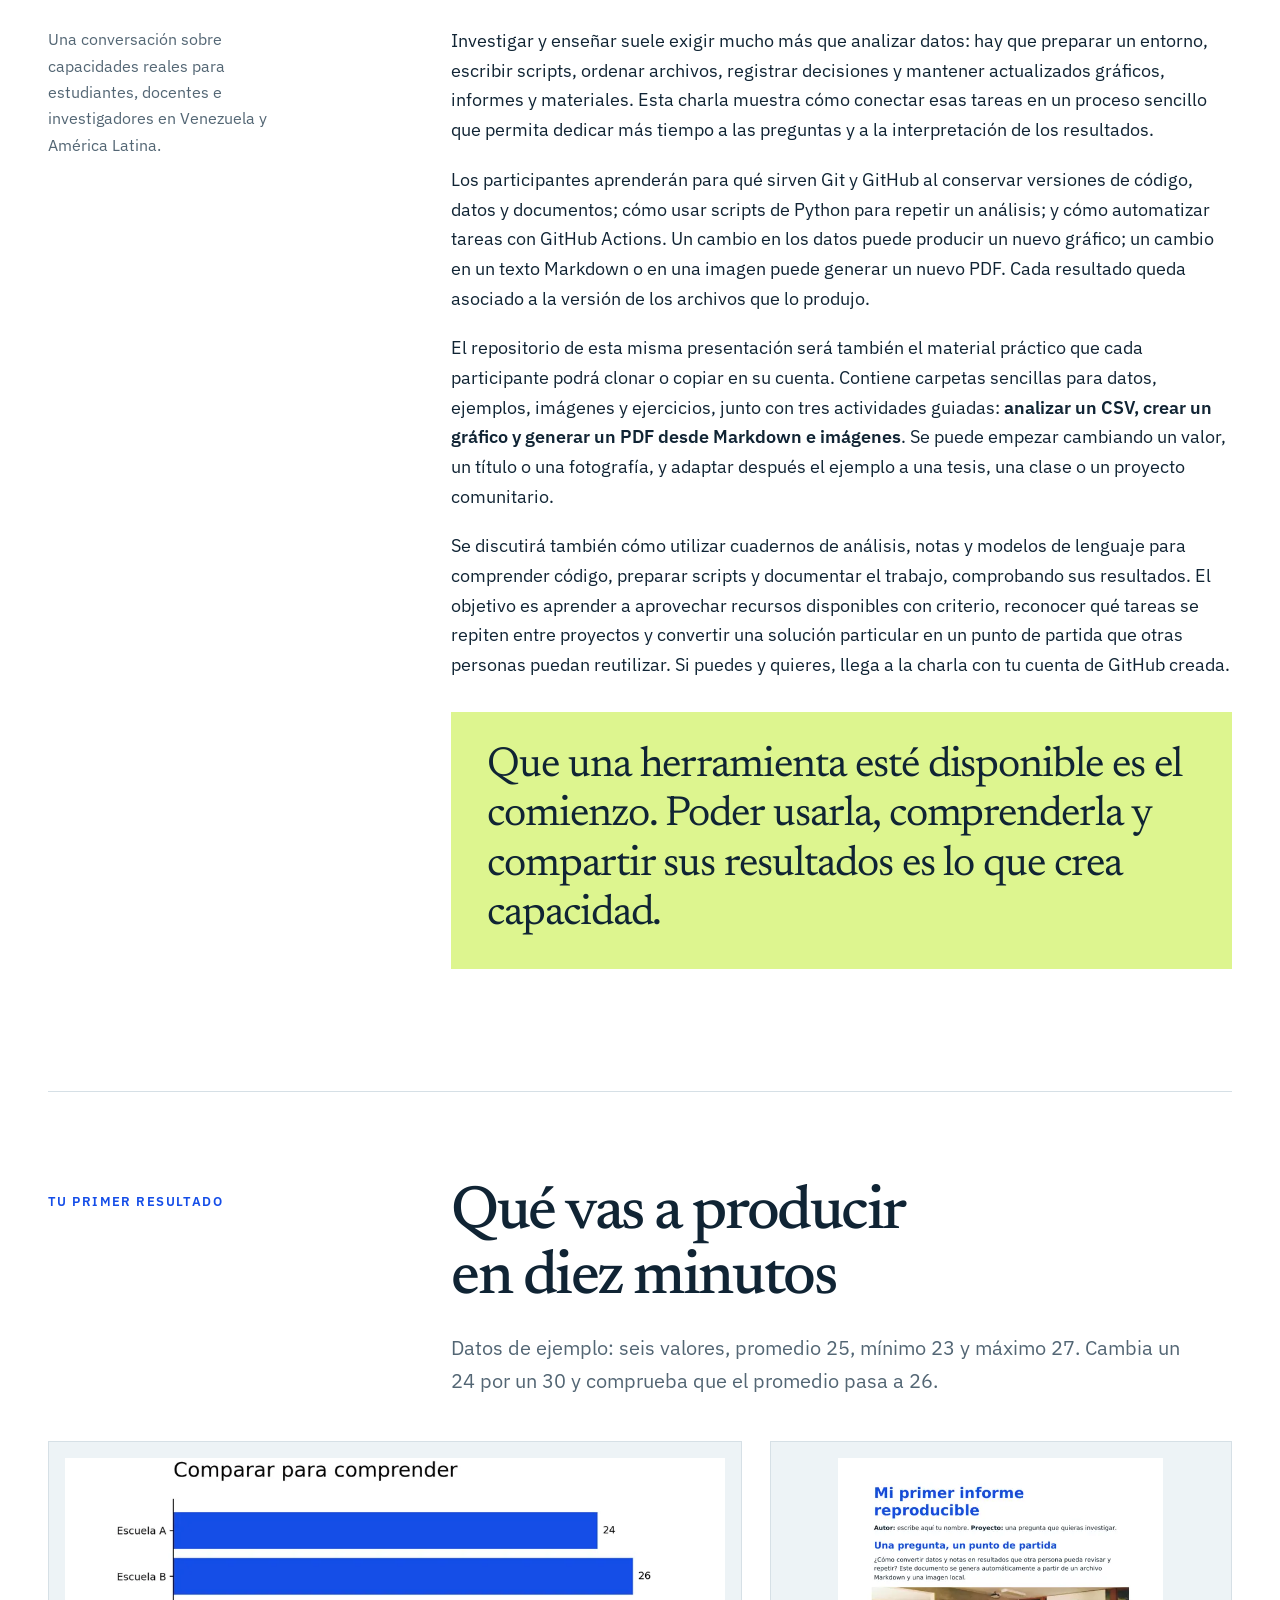
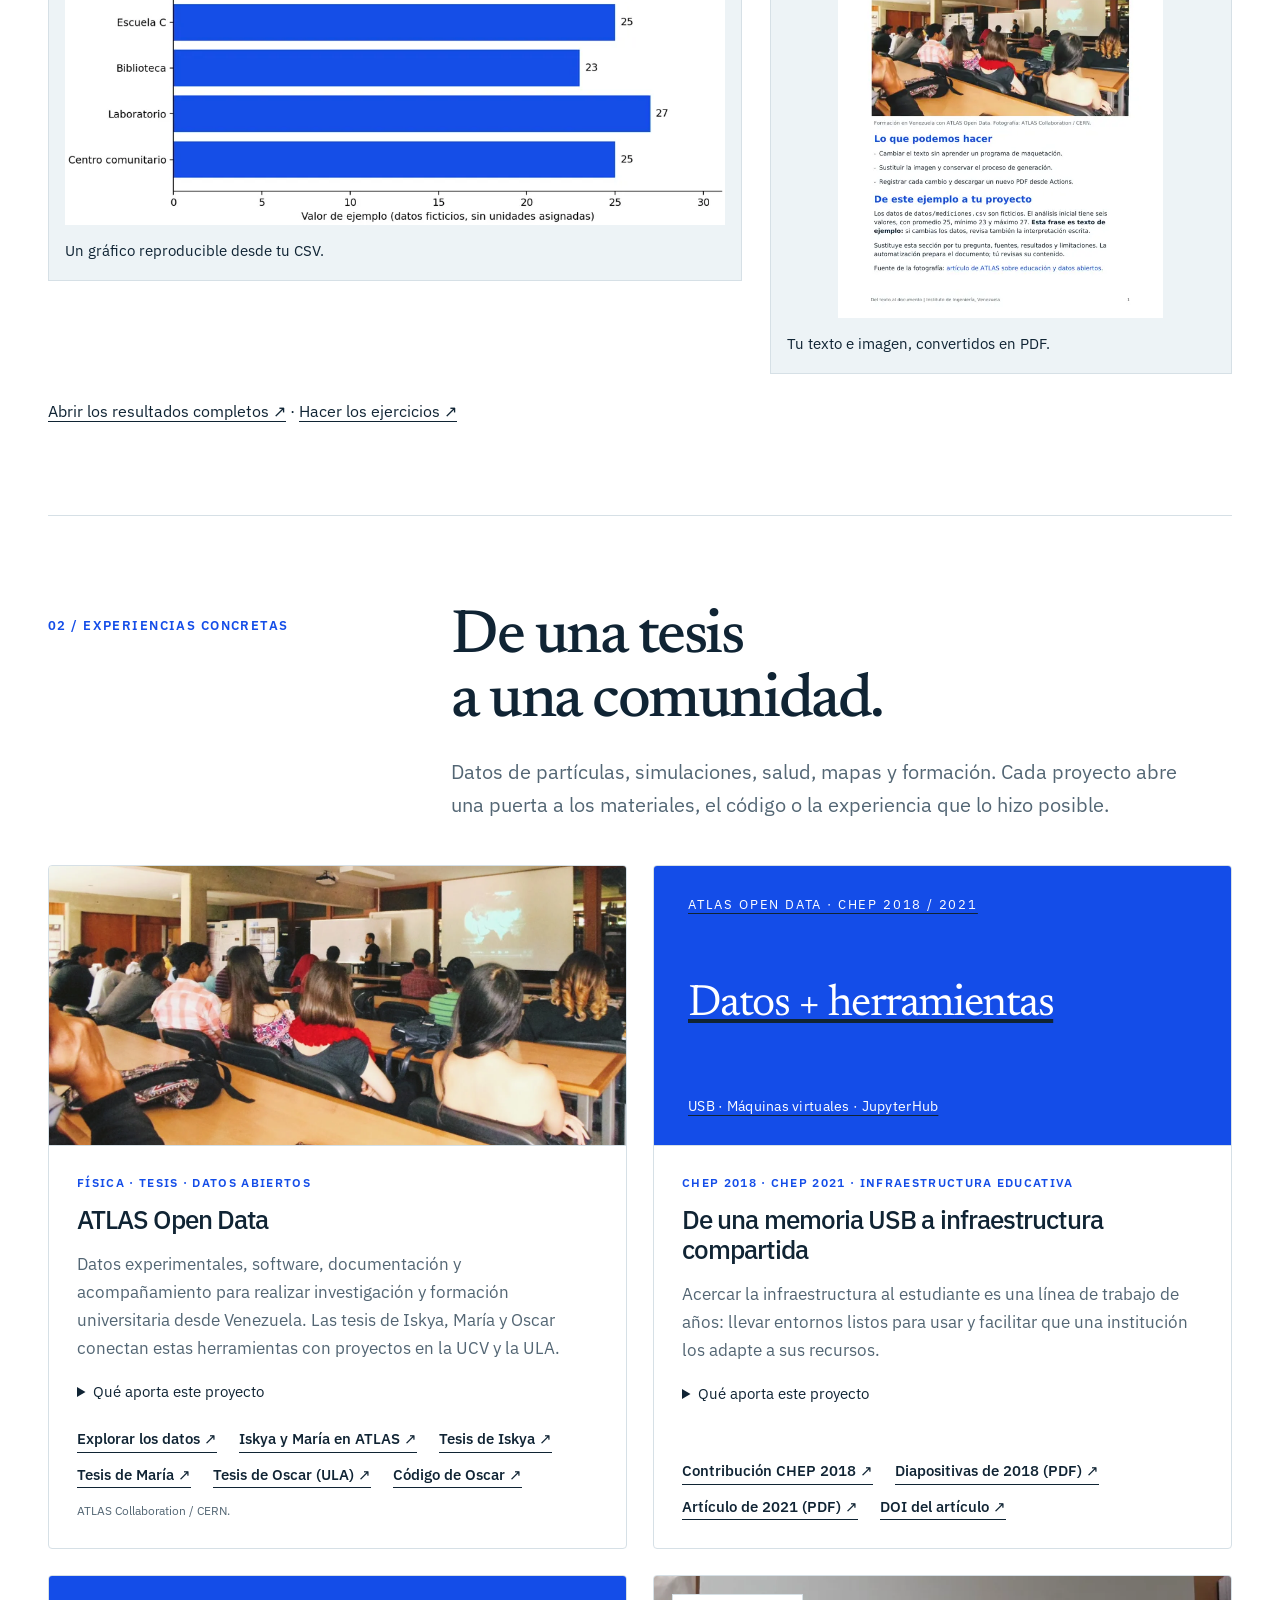
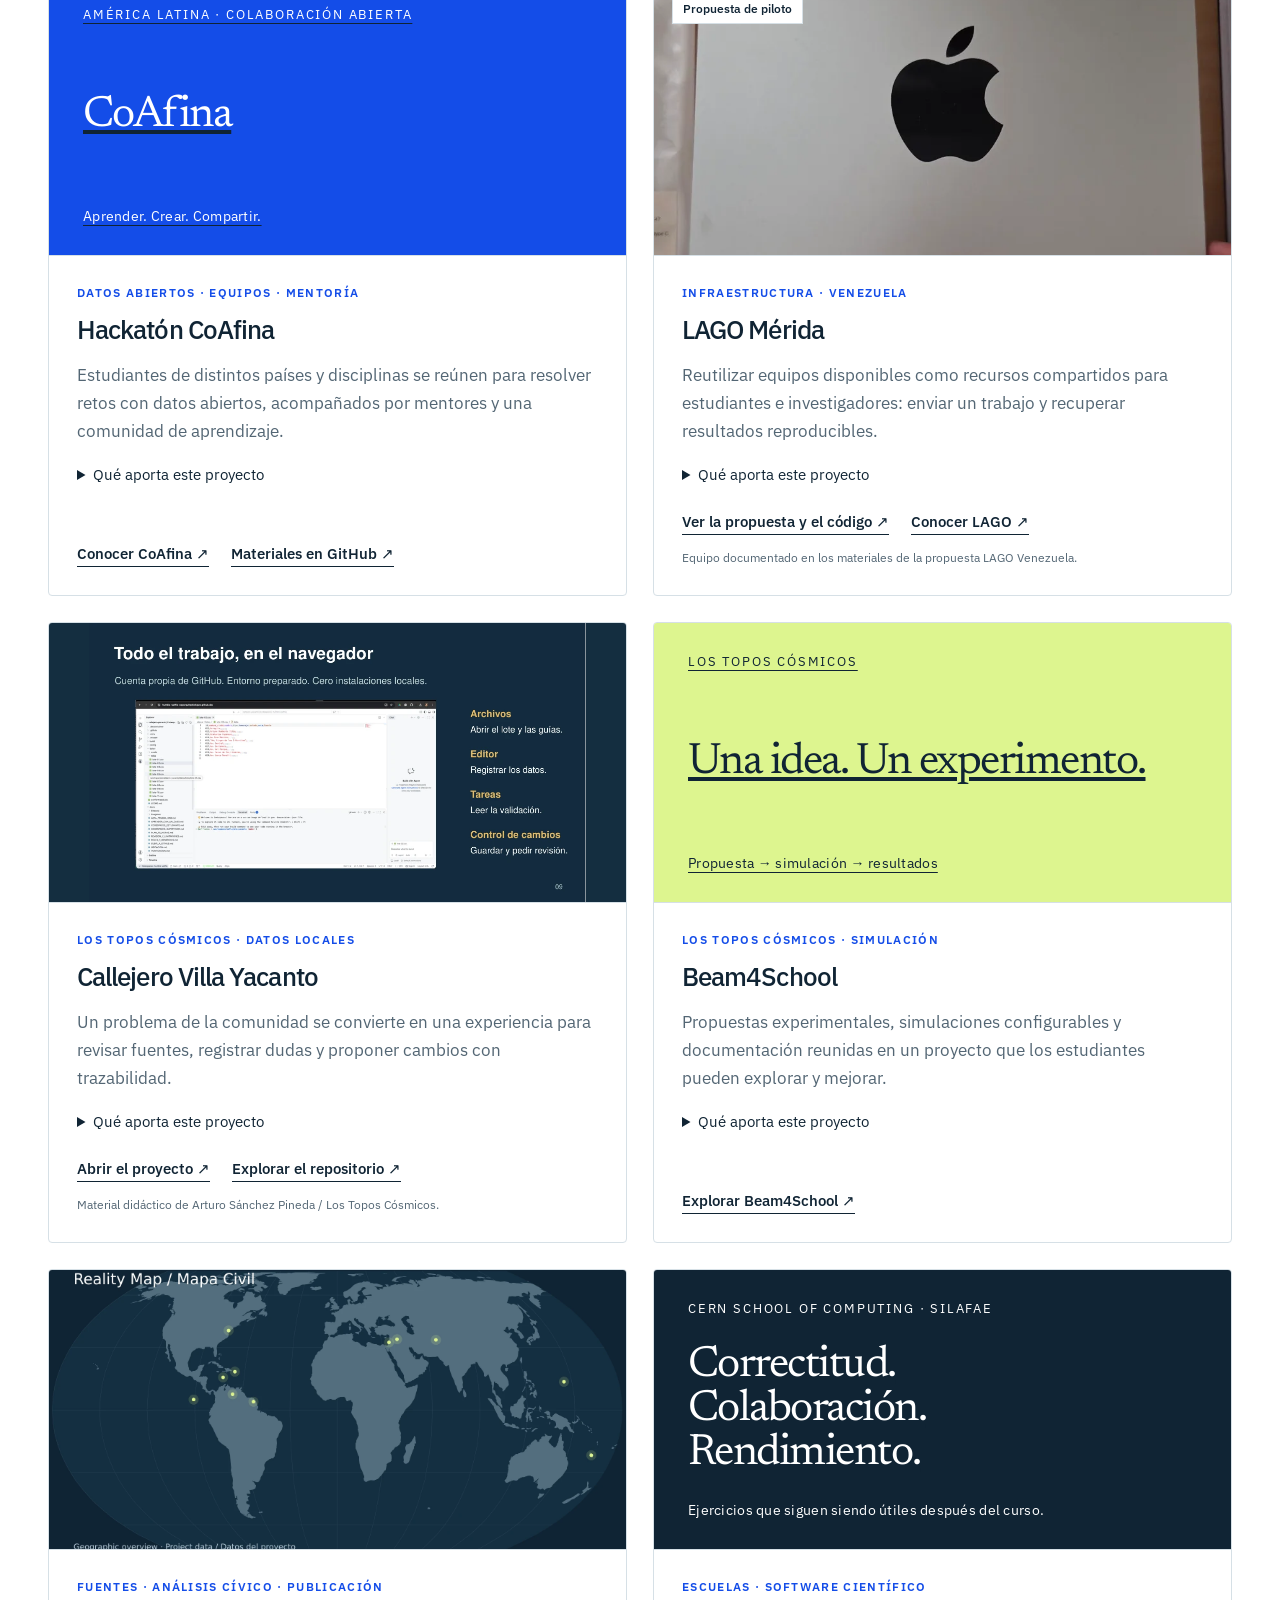
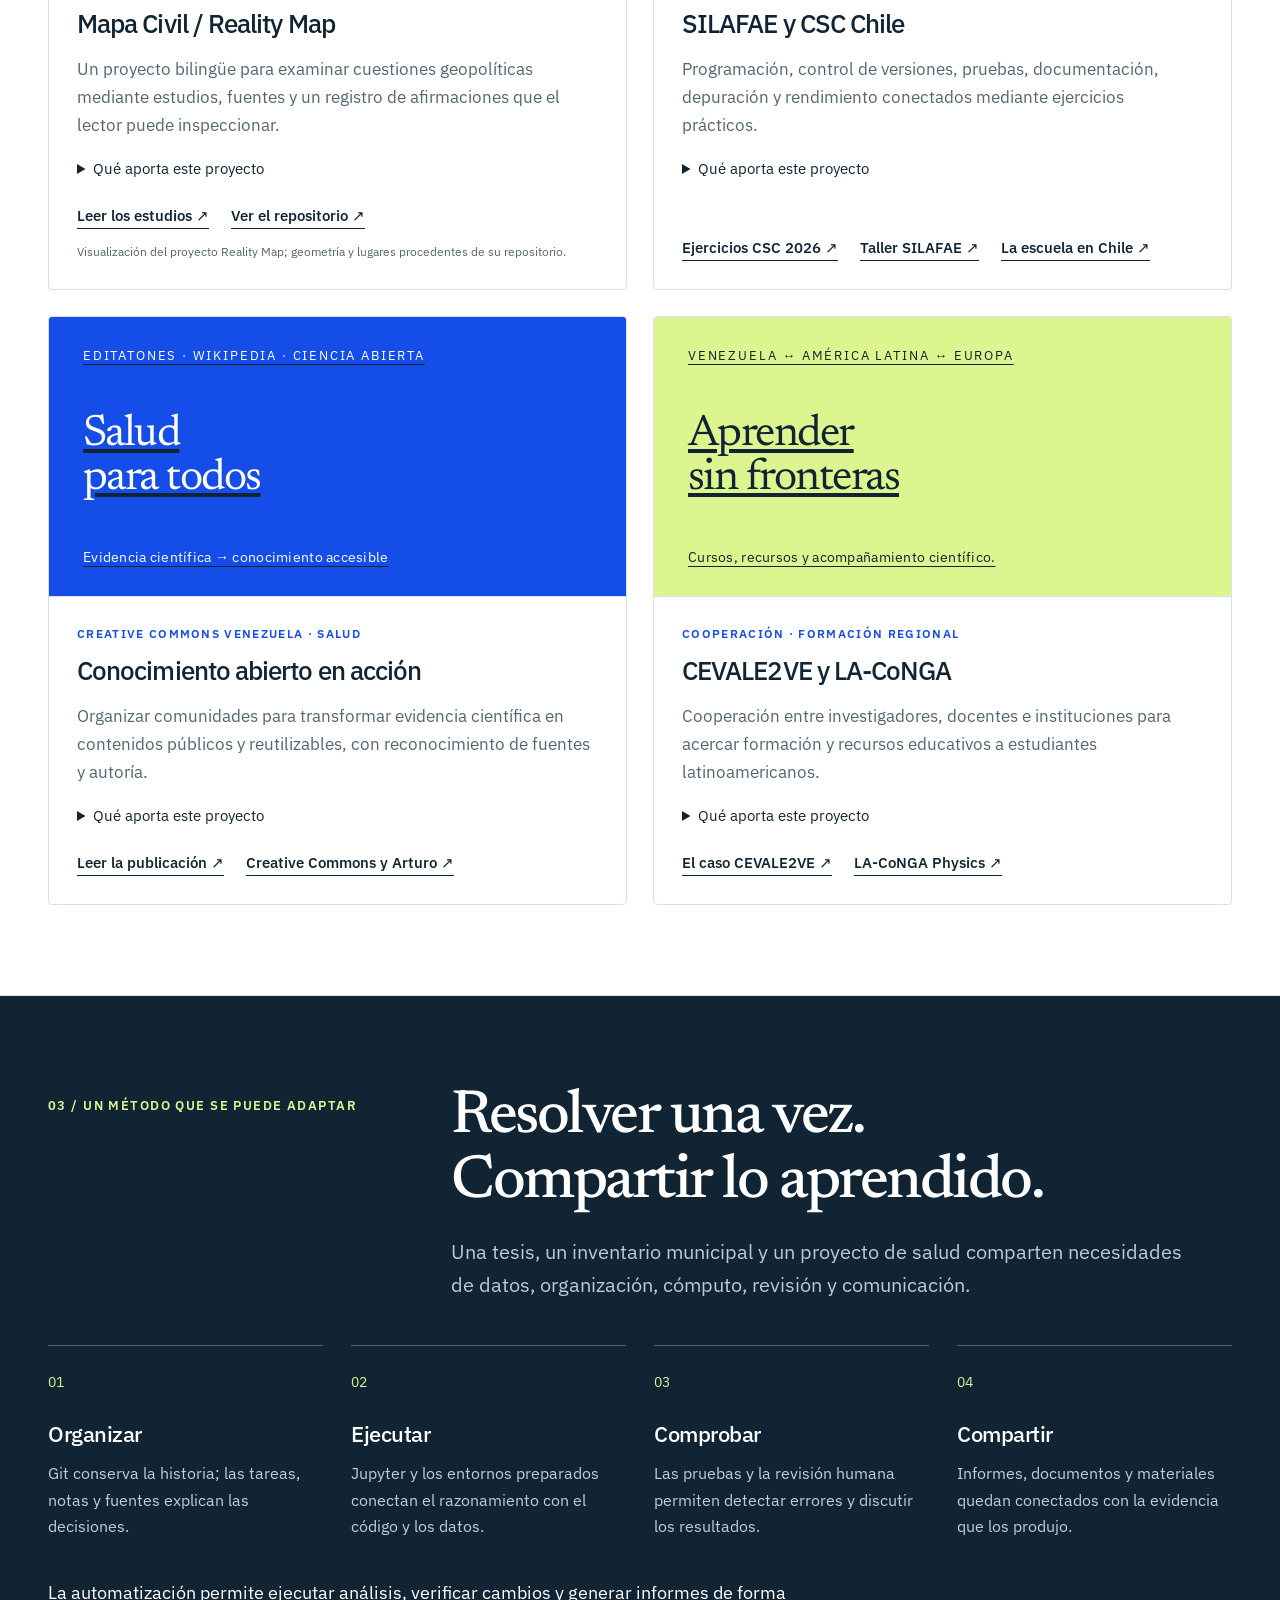
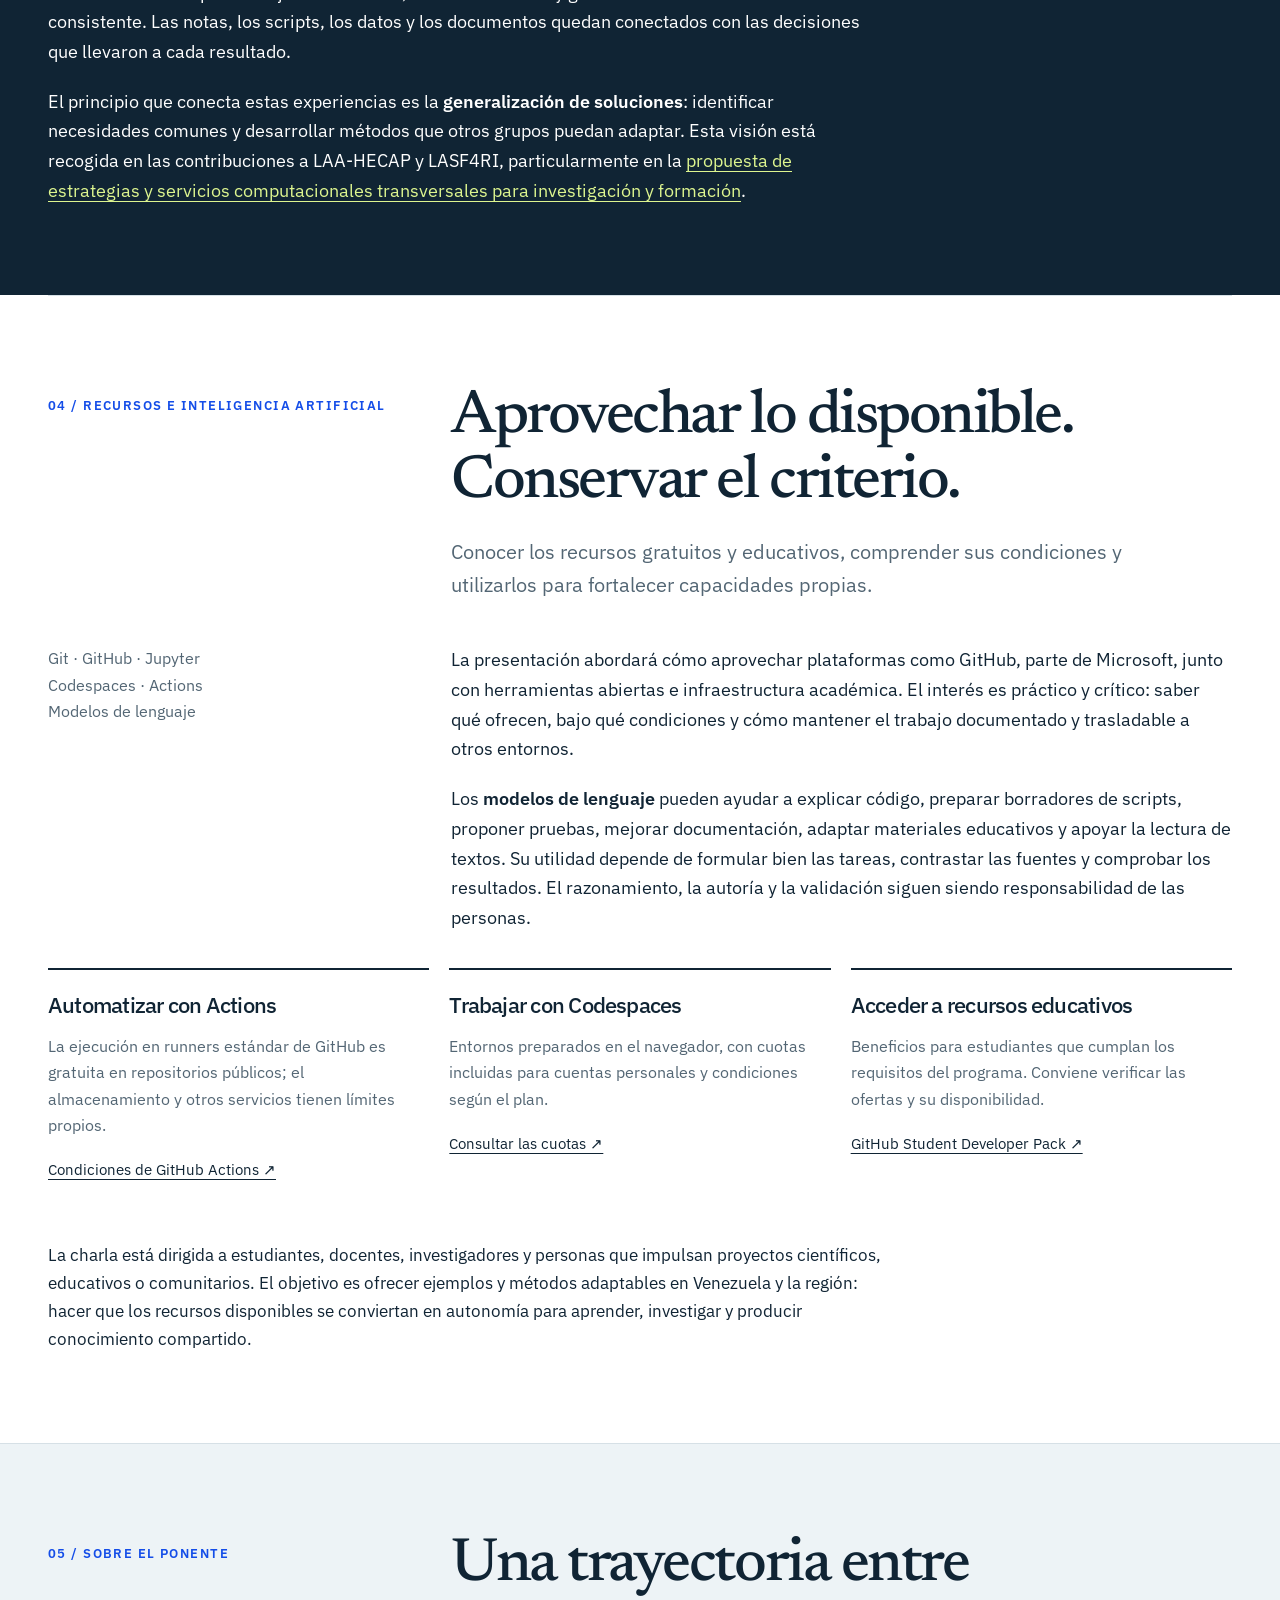
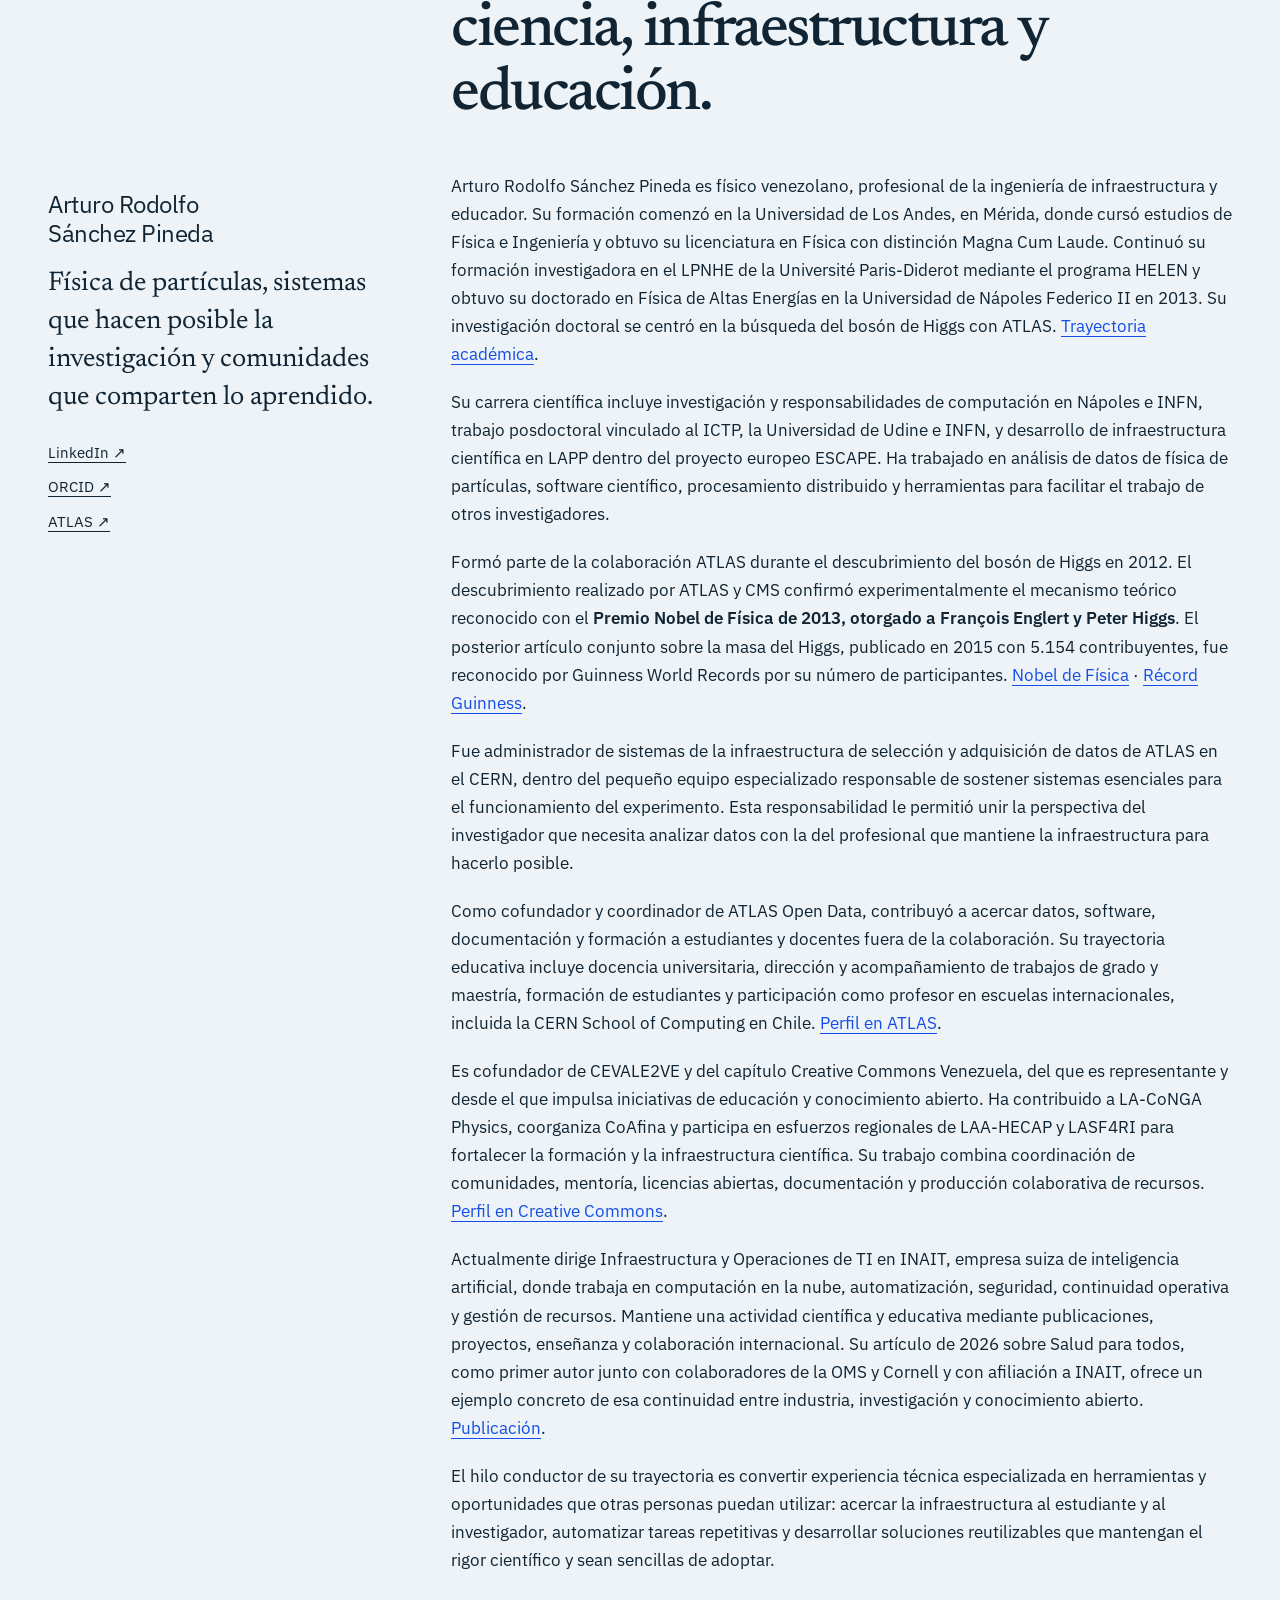
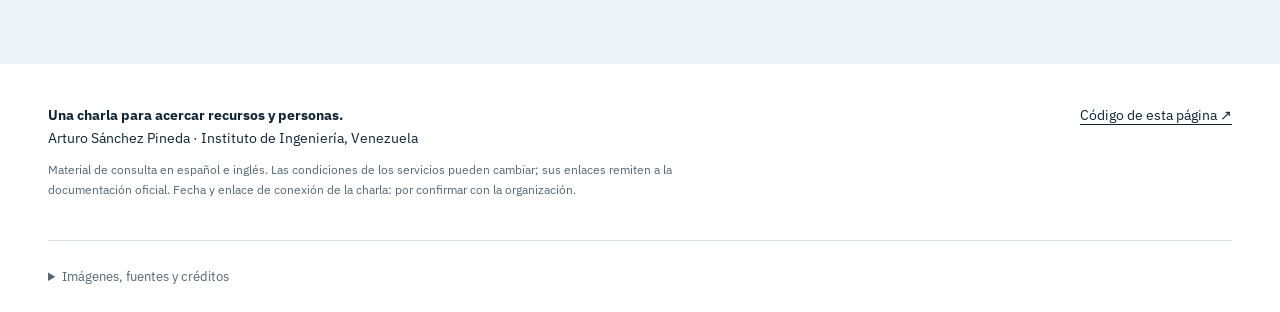
==== commit b593b6fe: "Add Oscar thesis and CHEP 2018 and 2021 references" ====
--- a/web/index.html
+++ b/web/index.html
@@ -20,9 +20,14 @@
 <figure><a href="https://github.com/artfisica/presentacion-Instituto-de-Ingenieria-Venezuela/blob/main/ejemplos/salida-esperada/informe.pdf"><img src="assets/ejemplo-pdf.webp" width="600" height="849" loading="lazy" alt="Vista previa del PDF generado desde Markdown y una fotografía con crédito ATLAS/CERN."></a><figcaption>Tu texto e imagen, convertidos en PDF.</figcaption></figure></div><p class="output-links"><a href="https://github.com/artfisica/presentacion-Instituto-de-Ingenieria-Venezuela/tree/main/ejemplos/salida-esperada">Abrir los resultados completos ↗</a> · <a href="https://github.com/artfisica/presentacion-Instituto-de-Ingenieria-Venezuela/blob/main/ejercicios/README.md">Hacer los ejercicios ↗</a></p></section>
 <section class="section wrap" id="proyectos"><div class="section-head"><div class="eyebrow">02 / Experiencias concretas</div><div><h2>De una tesis<br>a una comunidad.</h2><p>Datos de partículas, simulaciones, salud, mapas y formación. Cada proyecto abre una puerta a los materiales, el código o la experiencia que lo hizo posible.</p></div></div><div class="project-grid"><article class="project" id="project-atlas">
       <a class="figure-link" href="https://opendata.atlas.cern/" aria-label="Explorar los datos"><div class="project-visual"><img src="assets/atlas-venezuela.webp" alt="Formación con ATLAS Open Data en Venezuela." class="" loading="lazy" width="1200" height="600"></div></a>
-      <div class="project-body"><div class="eyebrow">Física · Tesis · Datos abiertos</div><h3>ATLAS Open Data</h3><p>Datos experimentales, software, documentación y acompañamiento para realizar investigación y formación universitaria desde Venezuela.</p>
-      <details><summary>Qué aporta este proyecto</summary><p>Iskya García desarrolló su maestría en la UCV, bajo la supervisión de Arturo, estudiando candidatos a materia oscura con datos abiertos de ATLAS y simulaciones. María Di Domenico realizó su licenciatura en la UCV reconstruyendo masas de los bosones W, Z y Higgs con ROOT, Jupyter y SWAN. Sus resultados también se convirtieron en recursos educativos reutilizables.</p></details>
-      <div class="project-links"><a href="https://opendata.atlas.cern/">Explorar los datos <span aria-hidden="true">↗</span></a><a href="https://atlas.cern/updates/blog/HEP-education-worldwide-with-atlas-open-data">Las dos tesis <span aria-hidden="true">↗</span></a><a href="https://cds.cern.ch/record/2291838/">Tesis de Iskya <span aria-hidden="true">↗</span></a><a href="https://cds.cern.ch/record/2293251/">Tesis de María <span aria-hidden="true">↗</span></a></div><p class="credit">ATLAS Collaboration / CERN.</p></div>
+      <div class="project-body"><div class="eyebrow">Física · Tesis · Datos abiertos</div><h3>ATLAS Open Data</h3><p>Datos experimentales, software, documentación y acompañamiento para realizar investigación y formación universitaria desde Venezuela. Las tesis de Iskya, María y Oscar conectan estas herramientas con proyectos en la UCV y la ULA.</p>
+      <details><summary>Qué aporta este proyecto</summary><p>Iskya García desarrolló su maestría en la UCV, bajo la supervisión de Arturo, estudiando candidatos a materia oscura con datos abiertos de ATLAS y simulaciones. María Di Domenico realizó su licenciatura en la UCV reconstruyendo masas de los bosones W, Z y Higgs con ROOT, Jupyter y SWAN. Sus resultados también se convirtieron en recursos educativos reutilizables. <strong>Oscar Alejandro Altuve Pabon (ULA)</strong> defendió su tesis de licenciatura el 1 de febrero de 2022, bajo la supervisión de Arturo Sánchez y Alberto Patiño. Estudió la optimización del análisis de Higgs en el canal H → ZZ* → 4ℓ a 13 TeV con ATLAS Open Data, ROOT/C++ y Jupyter. El trabajo se desarrolló en una máquina virtual para ejecutar los análisis localmente con menor dependencia de internet. El material está preservado en Zenodo y enlaza su código.</p></details>
+      <div class="project-links"><a href="https://opendata.atlas.cern/">Explorar los datos <span aria-hidden="true">↗</span></a><a href="https://atlas.cern/updates/blog/HEP-education-worldwide-with-atlas-open-data">Iskya y María en ATLAS <span aria-hidden="true">↗</span></a><a href="https://cds.cern.ch/record/2291838/">Tesis de Iskya <span aria-hidden="true">↗</span></a><a href="https://cds.cern.ch/record/2293251/">Tesis de María <span aria-hidden="true">↗</span></a><a href="https://zenodo.org/records/18372123">Tesis de Oscar (ULA) <span aria-hidden="true">↗</span></a><a href="https://github.com/AltuOs/HZZ4l/releases/tag/v2.0.0">Código de Oscar <span aria-hidden="true">↗</span></a></div><p class="credit">ATLAS Collaboration / CERN.</p></div>
+    </article><article class="project" id="project-chep">
+      <a class="figure-link" href="https://indico.cern.ch/event/587955/contributions/2938491/" aria-label="Contribución CHEP 2018"><div class="project-visual"><div class="type-tile blue" aria-hidden="true"><div class="tile-kicker">ATLAS Open Data · CHEP 2018 / 2021</div><div class="tile-title">Datos + herramientas</div><div class="tile-bottom">USB · Máquinas virtuales · JupyterHub</div></div></div></a>
+      <div class="project-body"><div class="eyebrow">CHEP 2018 · CHEP 2021 · Infraestructura educativa</div><h3>De una memoria USB a infraestructura compartida</h3><p>Acercar la infraestructura al estudiante es una línea de trabajo de años: llevar entornos listos para usar y facilitar que una institución los adapte a sus recursos.</p>
+      <details><summary>Qué aporta este proyecto</summary><p>En CHEP 2018, Arturo presentó ATLAS Open Data y Open Key: datos, software, notebooks y documentación transportables en una memoria USB, con máquinas virtuales para trabajar donde la conectividad es limitada. Las diapositivas muestran su aplicación a formación y tesis en Venezuela. En 2021, Arturo Sánchez Pineda y Giovanni Guerrieri publicaron una propuesta de despliegue multiusuario con JupyterHub e infraestructura como código. Documenta una primera prueba con Terraform y OpenStack en CERN; los demás escenarios se presentan como propuestas. Para esta charla, el aprendizaje es práctico: entregar un entorno reproducible reduce el trabajo de instalación que cada estudiante debe repetir.</p></details>
+      <div class="project-links"><a href="https://indico.cern.ch/event/587955/contributions/2938491/">Contribución CHEP 2018 <span aria-hidden="true">↗</span></a><a href="https://indico.cern.ch/event/587955/contributions/2938491/attachments/1635910/2689773/CHEP_2018_Arturo_Sanchez_ATLAS_Open_Data.pdf">Diapositivas de 2018 (PDF) <span aria-hidden="true">↗</span></a><a href="https://cds.cern.ch/record/2772504/files/epjconf_chep2021_01008.pdf">Artículo de 2021 (PDF) <span aria-hidden="true">↗</span></a><a href="https://doi.org/10.1051/epjconf/202125101008">DOI del artículo <span aria-hidden="true">↗</span></a></div></div>
     </article><article class="project" id="project-coafina">
       <a class="figure-link" href="https://laconga.redclara.net/hackathon/" aria-label="Conocer CoAfina"><div class="project-visual"><div class="type-tile blue" aria-hidden="true"><div class="tile-kicker">América Latina · Colaboración abierta</div><div class="tile-title">CoAfina</div><div class="tile-bottom">Aprender. Crear. Compartir.</div></div></div></a>
       <div class="project-body"><div class="eyebrow">Datos abiertos · Equipos · Mentoría</div><h3>Hackatón CoAfina</h3><p>Estudiantes de distintos países y disciplinas se reúnen para resolver retos con datos abiertos, acompañados por mentores y una comunidad de aprendizaje.</p>
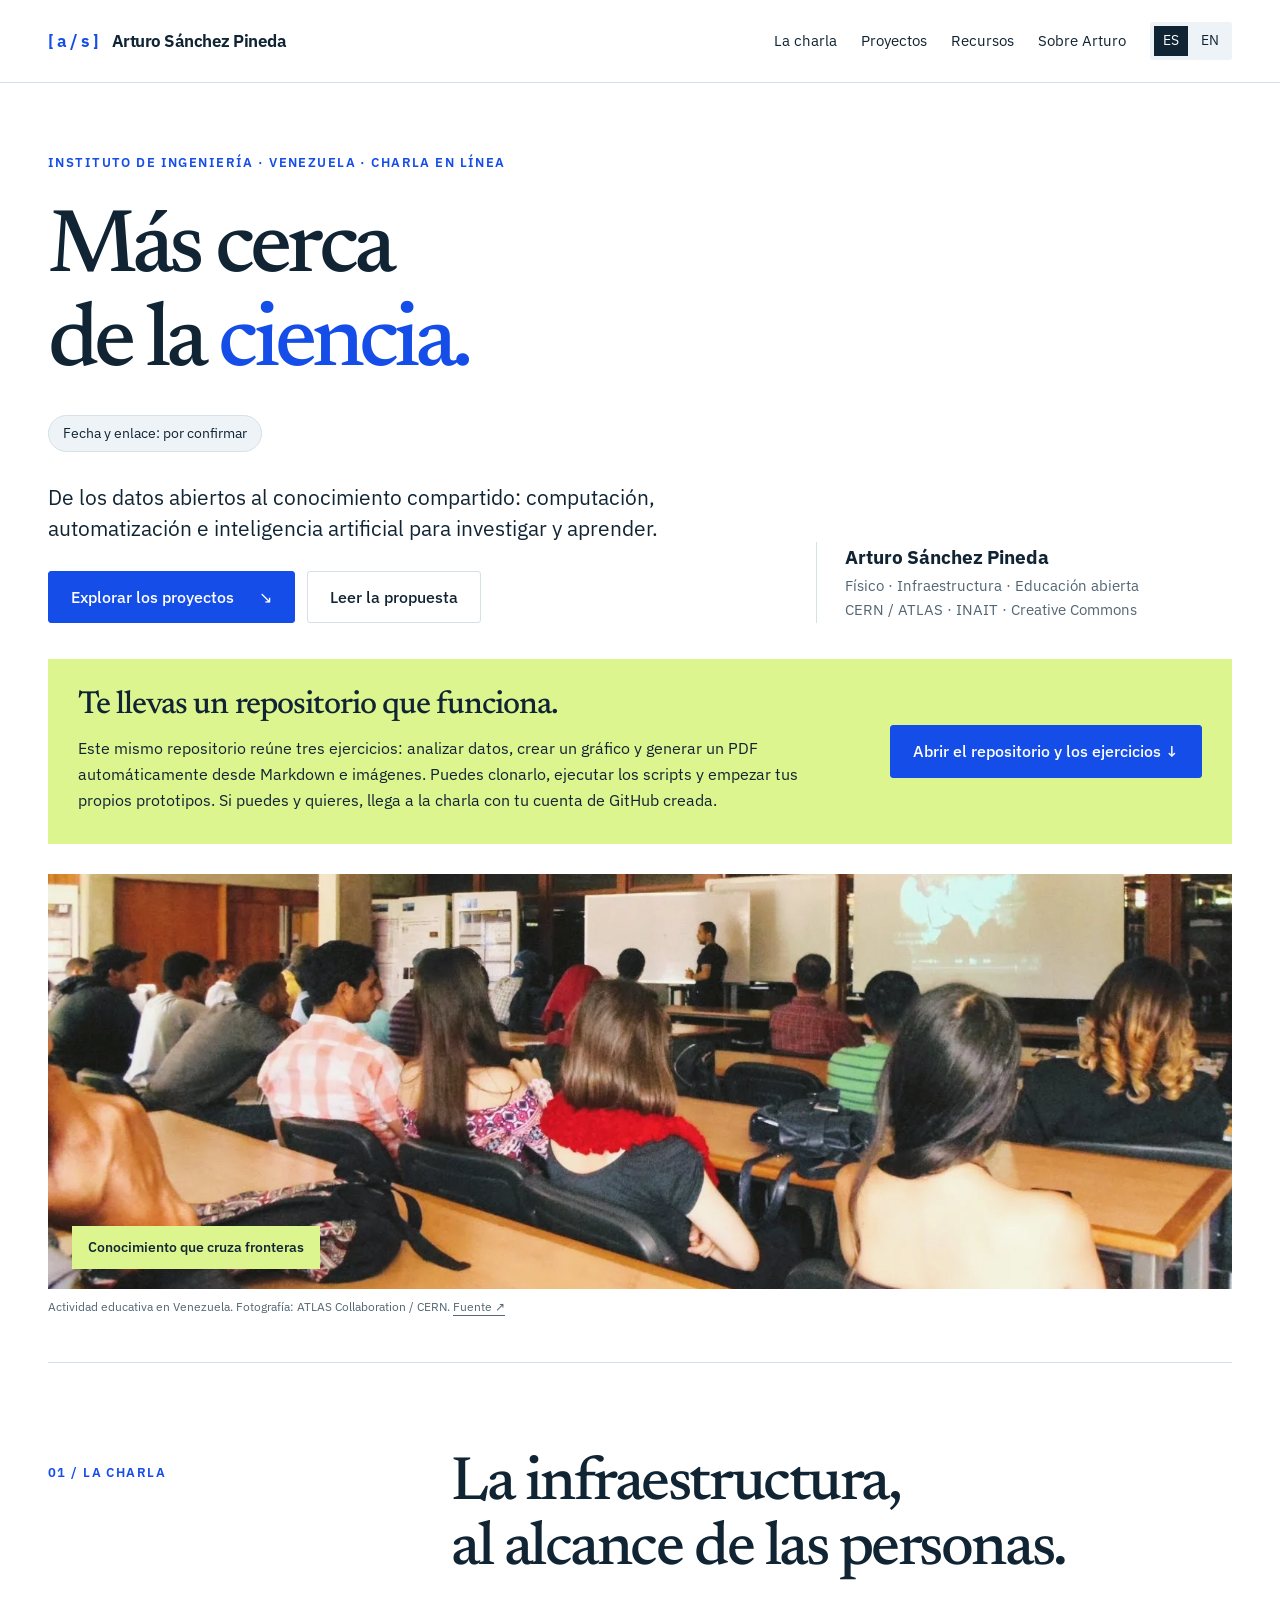
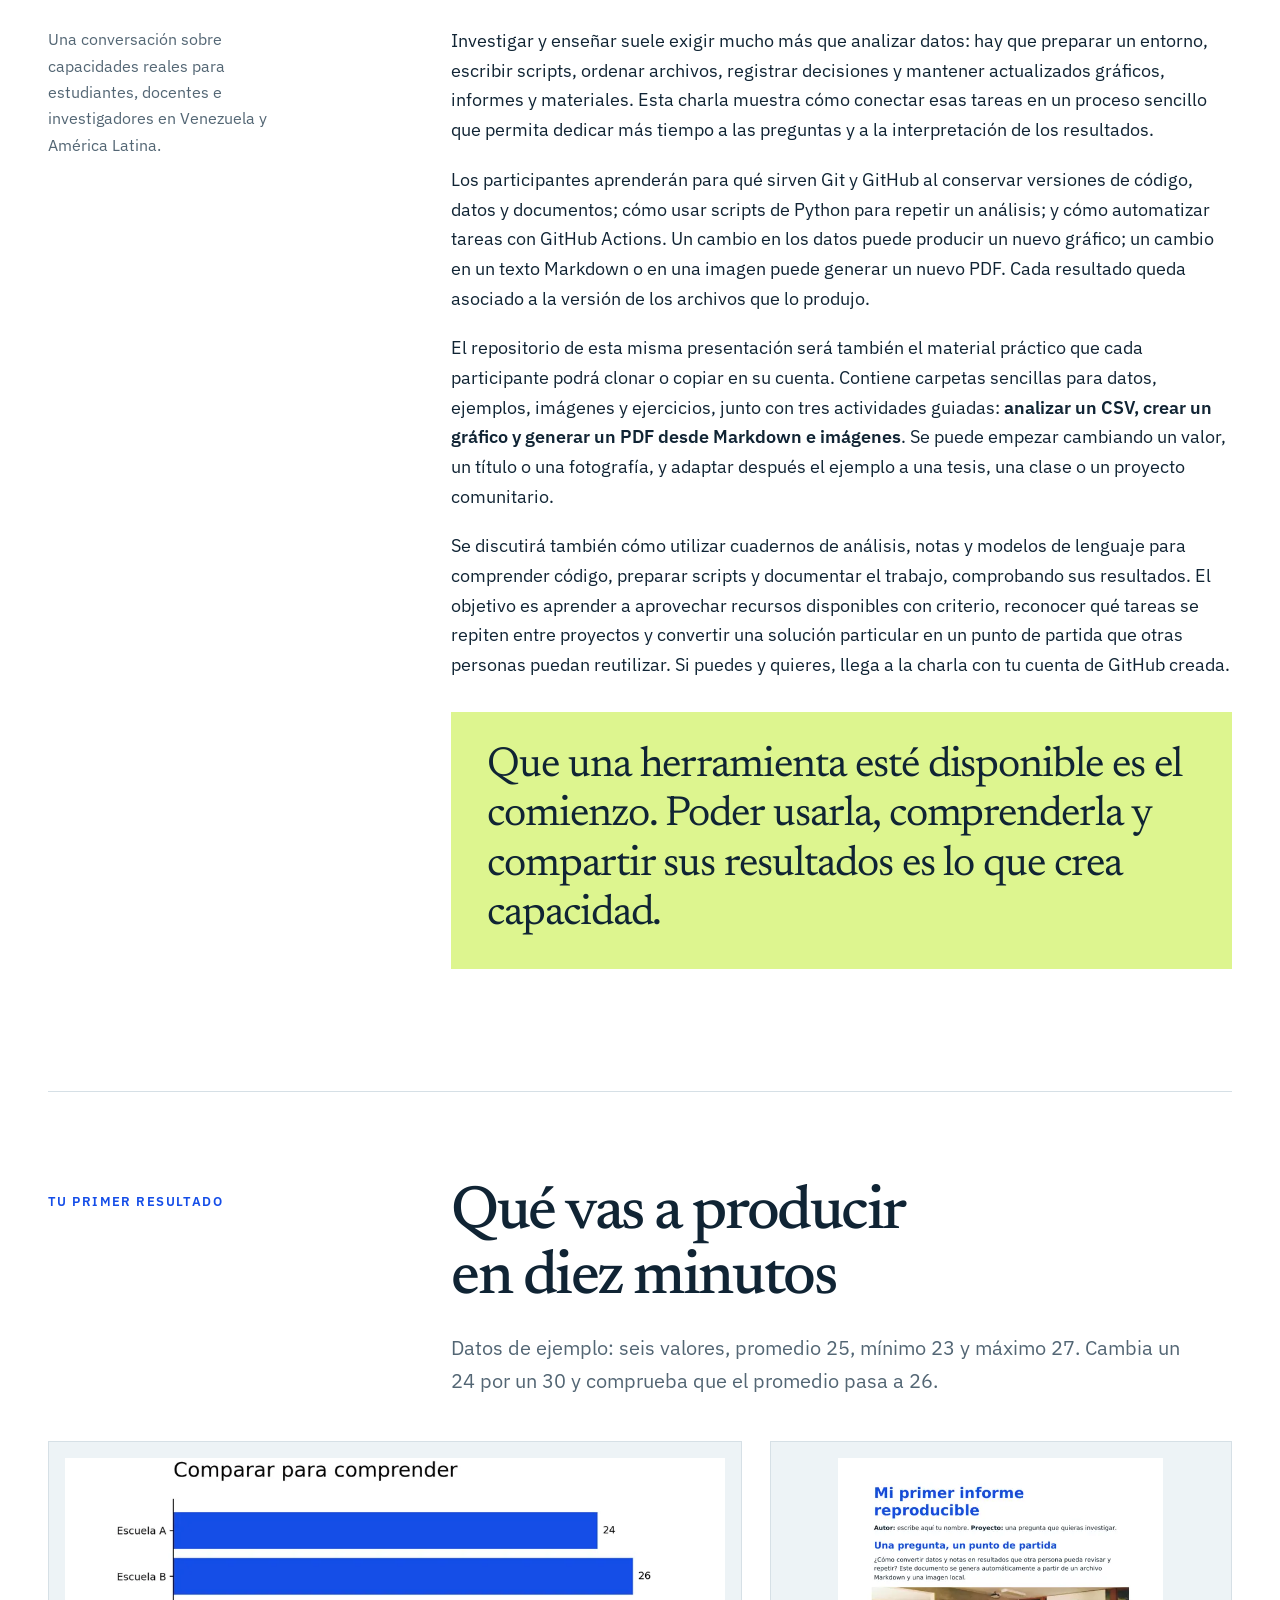
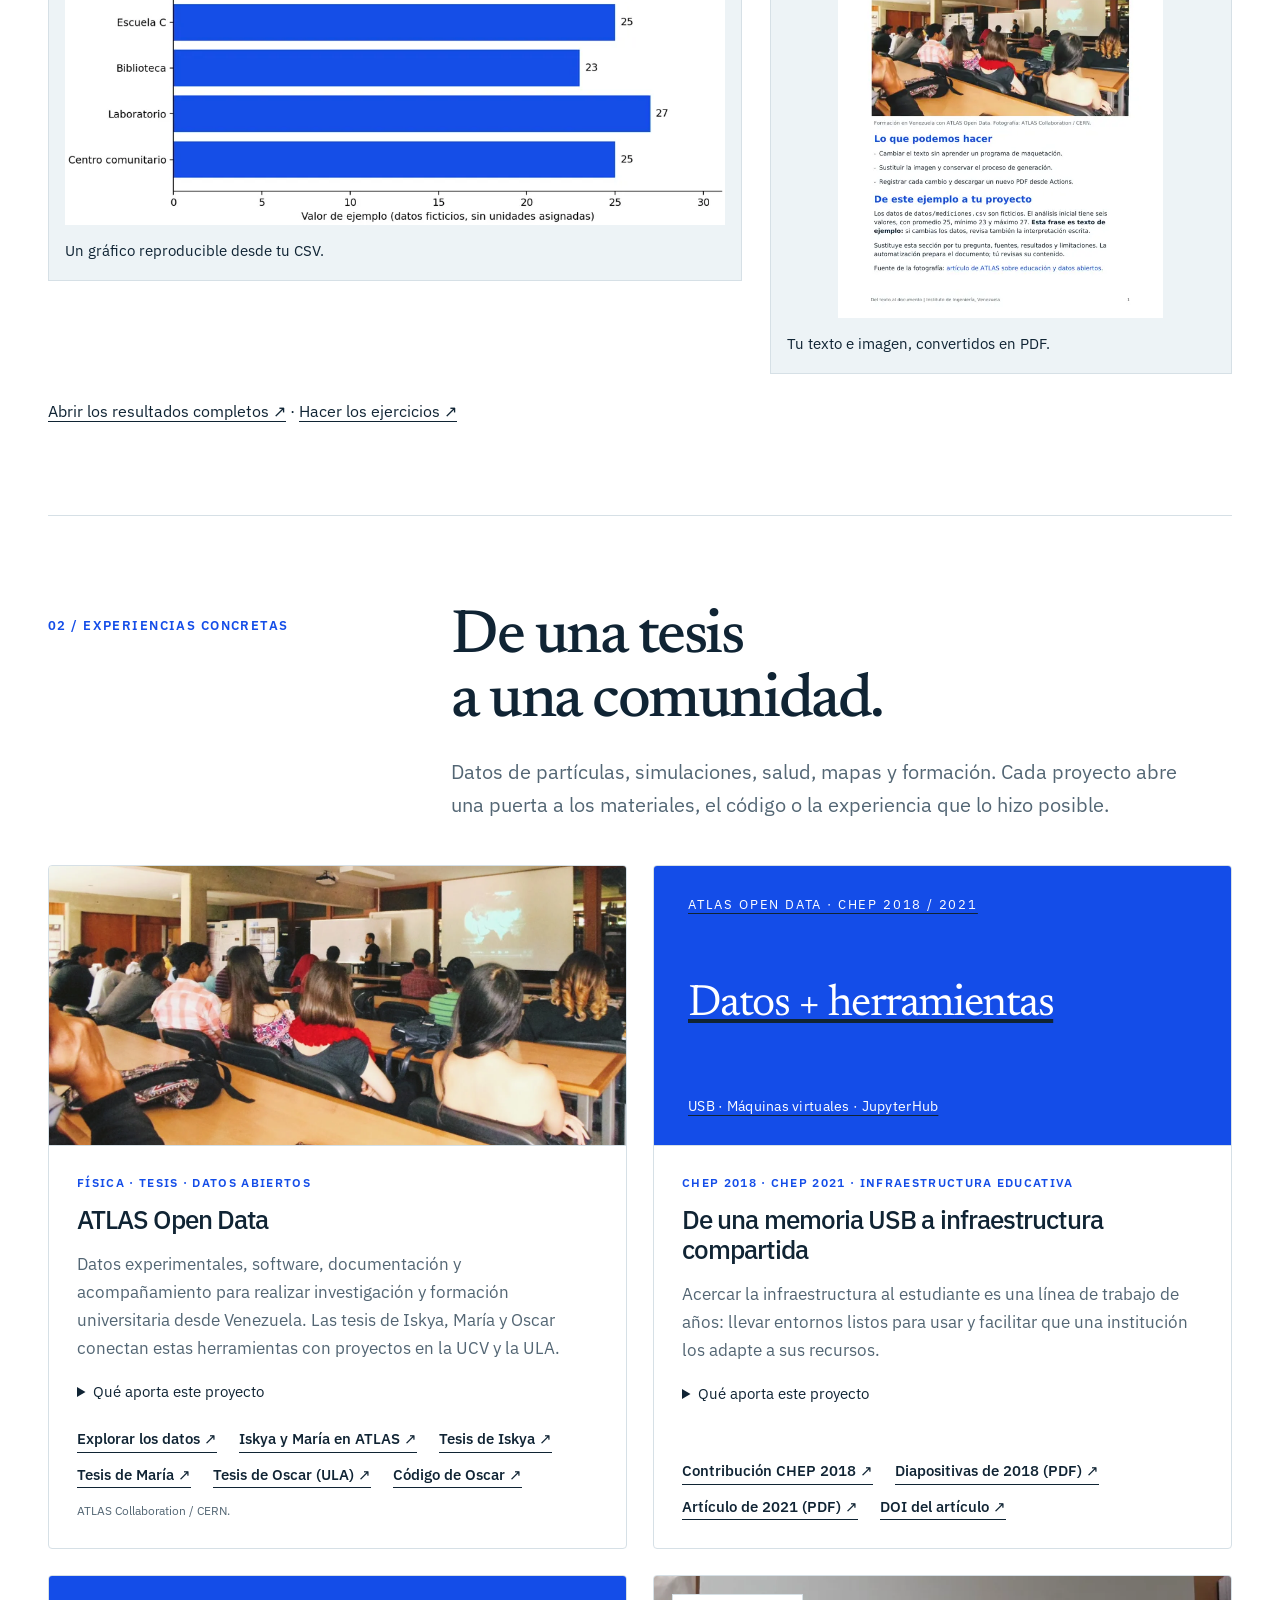
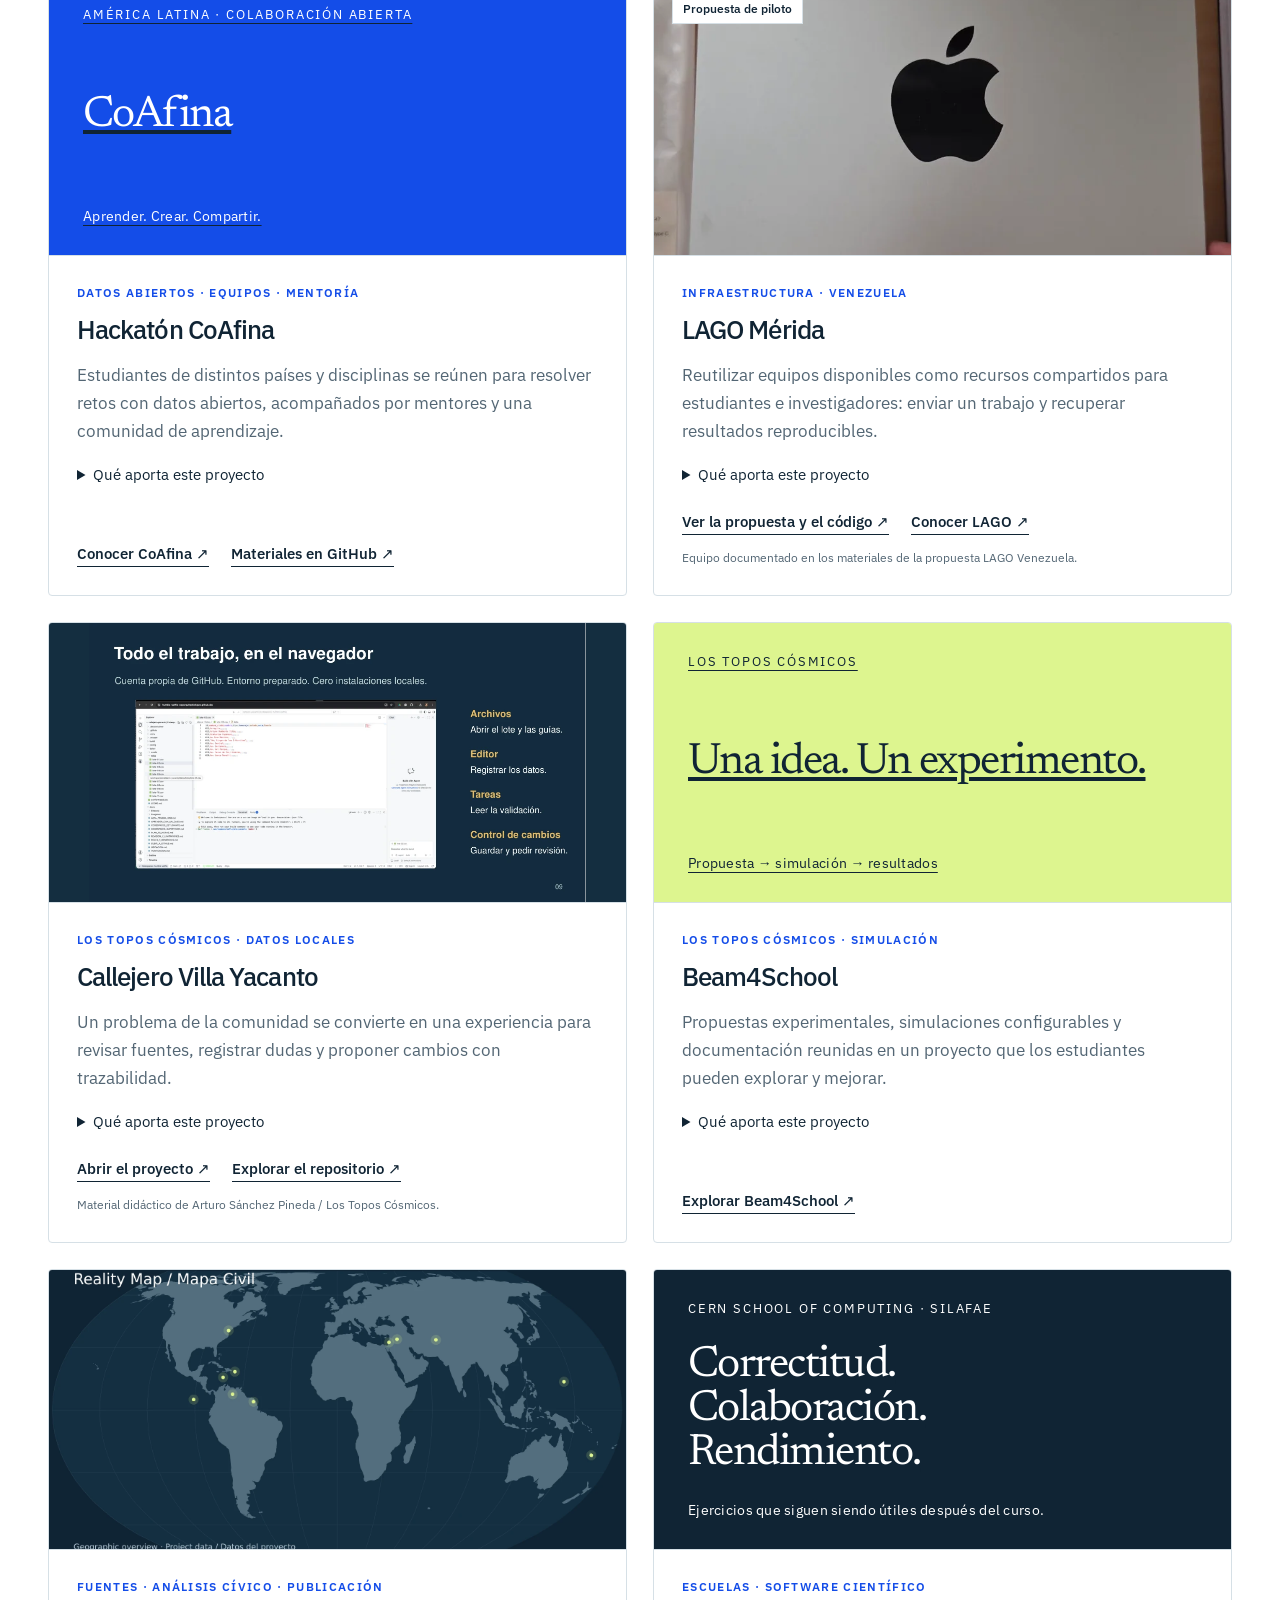
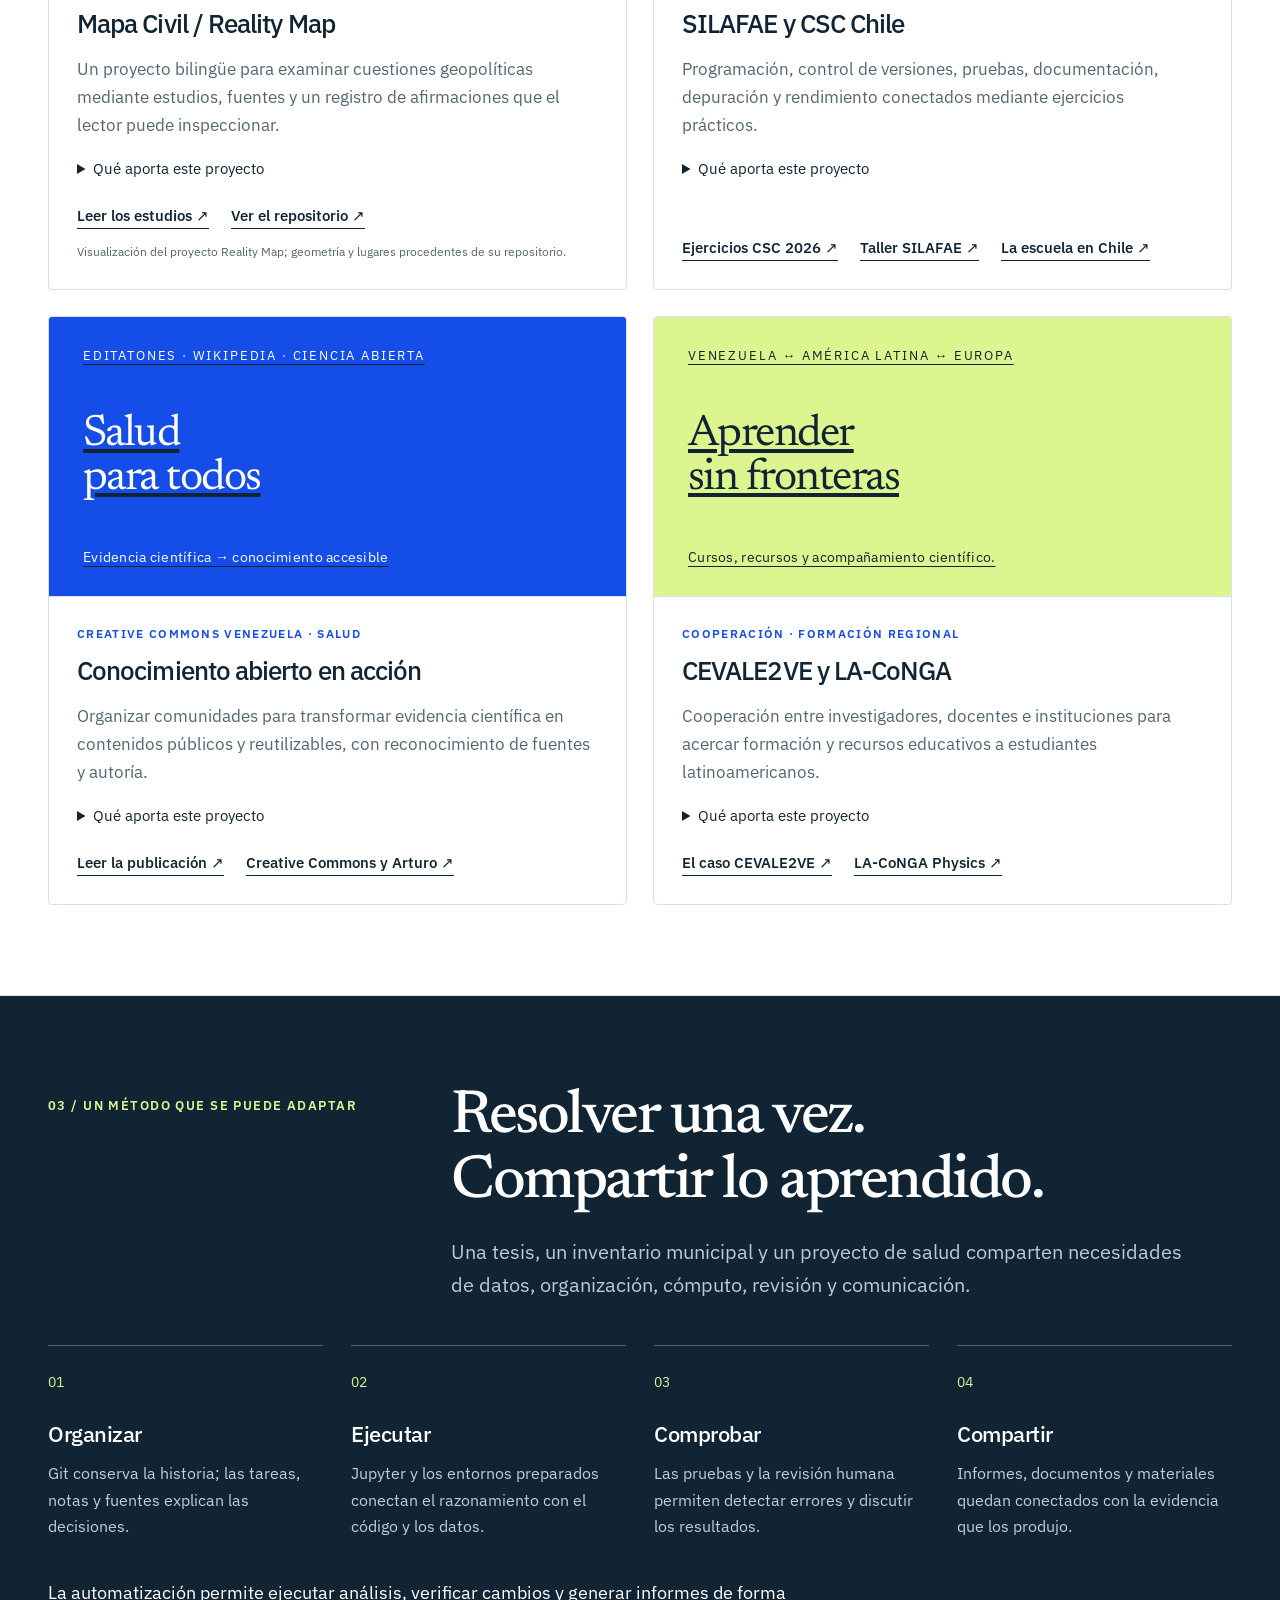
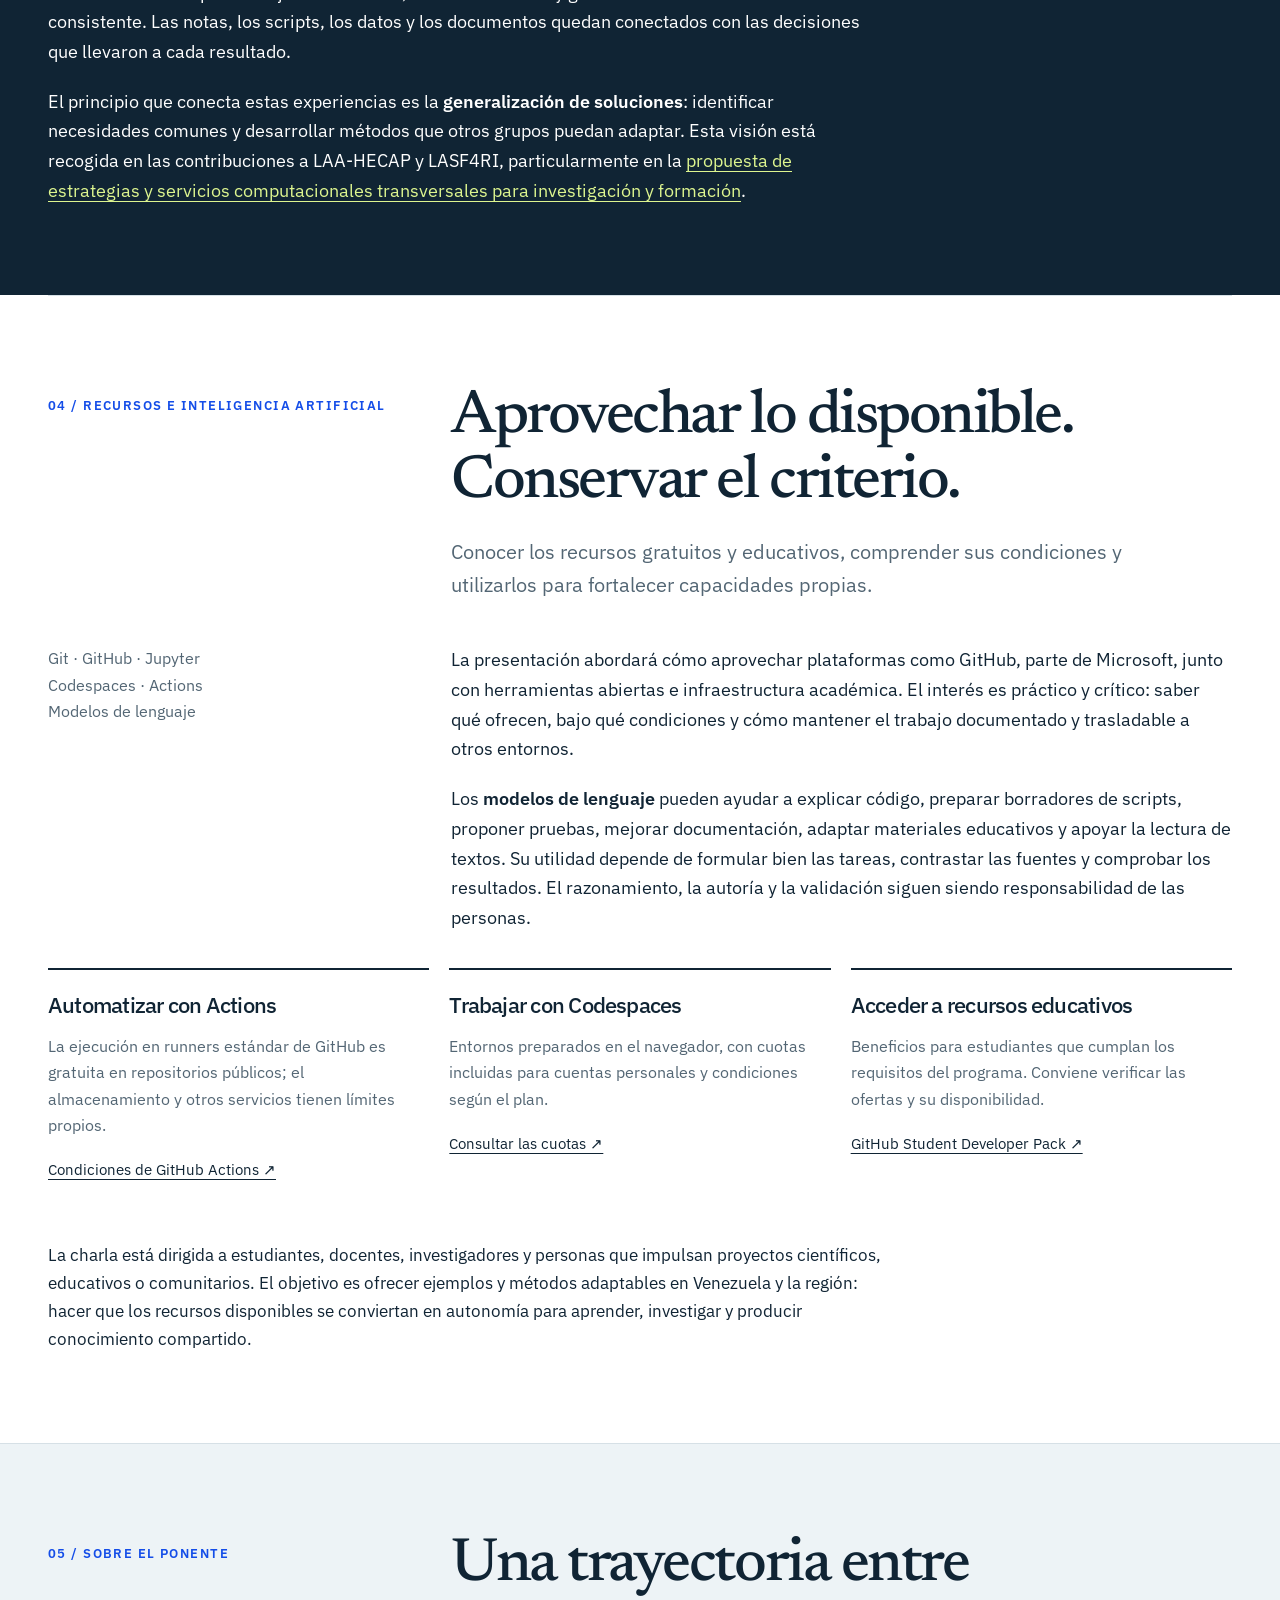
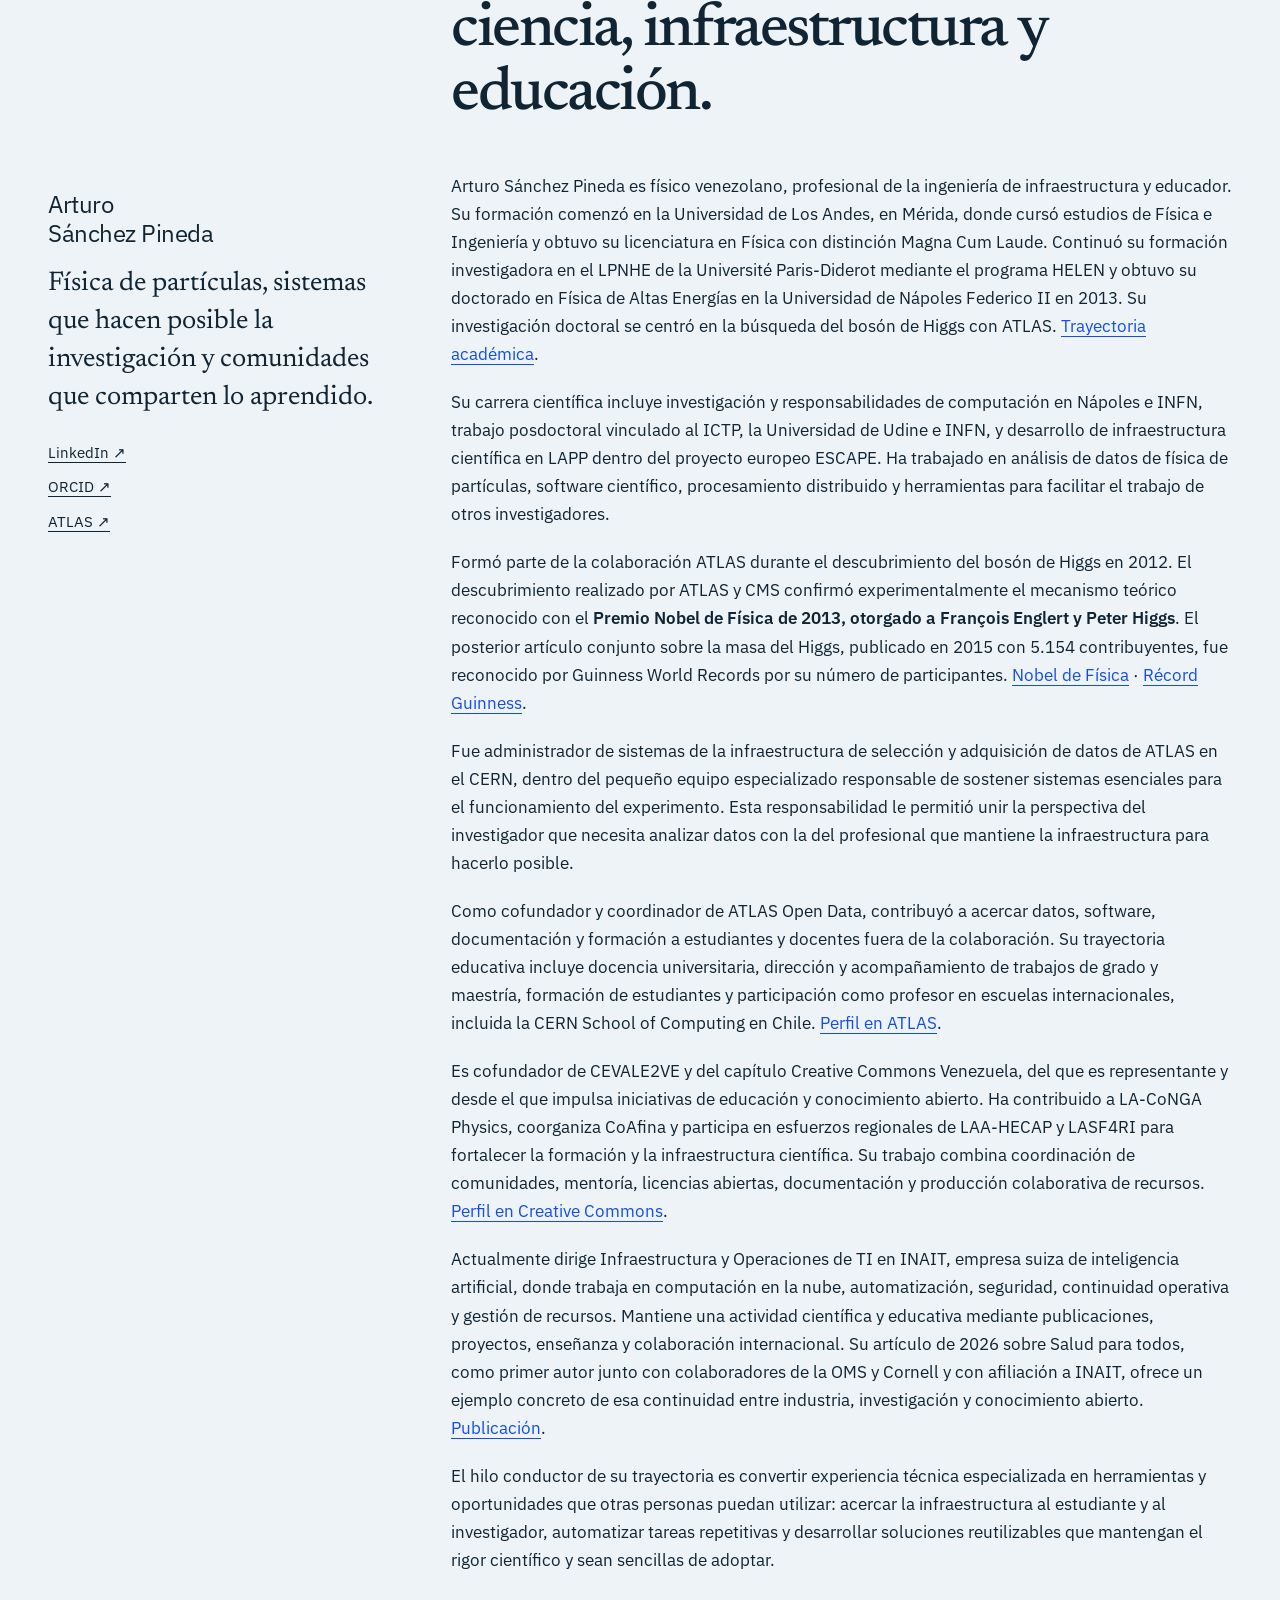
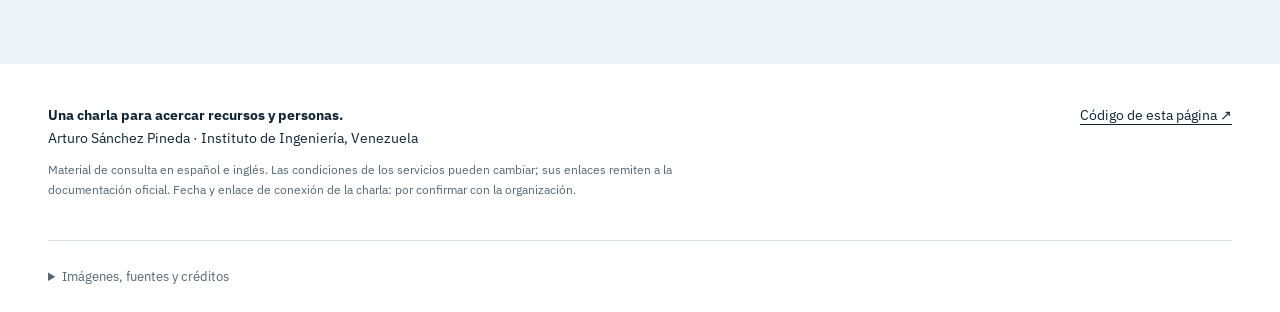
==== commit cb3d079a: "Use Arturo Sánchez Pineda consistently and fix card count summary" ====
--- a/web/index.html
+++ b/web/index.html
@@ -1,7 +1,7 @@
 <!doctype html>
 <html lang="es"><head><meta charset="utf-8"><meta name="viewport" content="width=device-width,initial-scale=1">
 <title>De los datos abiertos al conocimiento compartido — Arturo Sánchez Pineda</title><meta name="description" content="Charla en línea de Arturo Sánchez Pineda para el Instituto de Ingeniería, Venezuela. Computación, automatización e inteligencia artificial para investigar y aprender.">
-<meta name="author" content="Arturo Rodolfo Sánchez Pineda"><meta name="theme-color" content="#102434">
+<meta name="author" content="Arturo Sánchez Pineda"><meta name="theme-color" content="#102434">
 <meta property="og:image" content="https://artfisica.github.io/presentacion-Instituto-de-Ingenieria-Venezuela/assets/atlas-venezuela.webp"><meta property="og:image:alt" content="Arturo imparte una actividad educativa con ATLAS Open Data en un aula en Venezuela."><meta property="og:type" content="website"><meta property="og:title" content="De los datos abiertos al conocimiento compartido"><meta property="og:description" content="Charla en línea de Arturo Sánchez Pineda para el Instituto de Ingeniería, Venezuela. Computación, automatización e inteligencia artificial para investigar y aprender."><meta property="og:locale" content="es_VE"><meta property="og:url" content="https://artfisica.github.io/presentacion-Instituto-de-Ingenieria-Venezuela/">
 <link rel="canonical" href="https://artfisica.github.io/presentacion-Instituto-de-Ingenieria-Venezuela/"><link rel="alternate" hreflang="es" href="https://artfisica.github.io/presentacion-Instituto-de-Ingenieria-Venezuela/"><link rel="alternate" hreflang="en" href="https://artfisica.github.io/presentacion-Instituto-de-Ingenieria-Venezuela/en.html"><link rel="alternate" hreflang="x-default" href="https://artfisica.github.io/presentacion-Instituto-de-Ingenieria-Venezuela/">
 <link rel="icon" type="image/svg+xml" href="assets/favicon.svg"><link rel="stylesheet" href="assets/style.css">
@@ -11,7 +11,7 @@
 <header class="topbar"><nav class="wrap nav" aria-label="Principal"><a class="brand" href="index.html"><span aria-hidden="true">[ a / s ]</span> Arturo Sánchez Pineda</a><div class="navlinks"><div class="navsections"><a href="#charla">La charla</a><a href="#proyectos">Proyectos</a><a href="#recursos">Recursos</a><a href="#arturo">Sobre Arturo</a></div><div class="language" aria-label="Idioma"><a href="index.html" lang="es" hreflang="es" class="selected" aria-current="page">ES</a><a href="en.html" lang="en" hreflang="en" class="" >EN</a></div></div></nav></header>
 <main id="main">
 <section class="hero wrap" aria-labelledby="hero-title"><div class="eyebrow">Instituto de Ingeniería · Venezuela · Charla en línea</div><h1 id="hero-title">Más cerca<br>de la <em>ciencia.</em></h1><p class="event-chip">Fecha y enlace: por confirmar</p>
-<div class="hero-bottom"><div><p class="subtitle">De los datos abiertos al conocimiento compartido: computación, automatización e inteligencia artificial para investigar y aprender.</p><div class="actions"><a class="button" href="#proyectos">Explorar los proyectos <span aria-hidden="true">↘</span></a><a class="button secondary" href="#charla">Leer la propuesta</a></div></div><p class="speaker"><strong>Arturo Rodolfo Sánchez Pineda</strong>Físico · Infraestructura · Educación abierta<br>CERN / ATLAS · INAIT · Creative Commons</p></div>
+<div class="hero-bottom"><div><p class="subtitle">De los datos abiertos al conocimiento compartido: computación, automatización e inteligencia artificial para investigar y aprender.</p><div class="actions"><a class="button" href="#proyectos">Explorar los proyectos <span aria-hidden="true">↘</span></a><a class="button secondary" href="#charla">Leer la propuesta</a></div></div><p class="speaker"><strong>Arturo Sánchez Pineda</strong>Físico · Infraestructura · Educación abierta<br>CERN / ATLAS · INAIT · Creative Commons</p></div>
 <aside class="takeaway"><div><h2>Te llevas un repositorio que funciona.</h2><p>Este mismo repositorio reúne tres ejercicios: analizar datos, crear un gráfico y generar un PDF automáticamente desde Markdown e imágenes. Puedes clonarlo, ejecutar los scripts y empezar tus propios prototipos. Si puedes y quieres, llega a la charla con tu cuenta de GitHub creada.</p></div><a class="button" href="https://github.com/artfisica/presentacion-Instituto-de-Ingenieria-Venezuela#ejercicios">Abrir el repositorio y los ejercicios ↓</a></aside>
 <figure><div class="hero-image"><img src="assets/atlas-venezuela.webp" width="1600" height="799" alt="Arturo imparte una actividad educativa con ATLAS Open Data en un aula en Venezuela." fetchpriority="high"><span class="image-label">Conocimiento que cruza fronteras</span></div><figcaption class="caption">Actividad educativa en Venezuela. Fotografía: ATLAS Collaboration / CERN. <a href="https://atlas.cern/updates/blog/HEP-education-worldwide-with-atlas-open-data">Fuente ↗</a></figcaption></figure></section>
 <section class="section wrap" id="charla"><div class="section-head"><div class="eyebrow">01 / La charla</div><h2>La infraestructura,<br>al alcance de las personas.</h2></div><div class="intro-grid"><aside class="side-note">Una conversación sobre capacidades reales para estudiantes, docentes e investigadores en Venezuela y América Latina.</aside><div class="prose"><p>Investigar y enseñar suele exigir mucho más que analizar datos: hay que preparar un entorno, escribir scripts, ordenar archivos, registrar decisiones y mantener actualizados gráficos, informes y materiales. Esta charla muestra cómo conectar esas tareas en un proceso sencillo que permita dedicar más tiempo a las preguntas y a la interpretación de los resultados.</p><p>Los participantes aprenderán para qué sirven Git y GitHub al conservar versiones de código, datos y documentos; cómo usar scripts de Python para repetir un análisis; y cómo automatizar tareas con GitHub Actions. Un cambio en los datos puede producir un nuevo gráfico; un cambio en un texto Markdown o en una imagen puede generar un nuevo PDF. Cada resultado queda asociado a la versión de los archivos que lo produjo.</p><p>El repositorio de esta misma presentación será también el material práctico que cada participante podrá clonar o copiar en su cuenta. Contiene carpetas sencillas para datos, ejemplos, imágenes y ejercicios, junto con tres actividades guiadas: <strong>analizar un CSV, crear un gráfico y generar un PDF desde Markdown e imágenes</strong>. Se puede empezar cambiando un valor, un título o una fotografía, y adaptar después el ejemplo a una tesis, una clase o un proyecto comunitario.</p><p>Se discutirá también cómo utilizar cuadernos de análisis, notas y modelos de lenguaje para comprender código, preparar scripts y documentar el trabajo, comprobando sus resultados. El objetivo es aprender a aprovechar recursos disponibles con criterio, reconocer qué tareas se repiten entre proyectos y convertir una solución particular en un punto de partida que otras personas puedan reutilizar. Si puedes y quieres, llega a la charla con tu cuenta de GitHub creada.</p><blockquote class="callout">Que una herramienta esté disponible es el comienzo. Poder usarla, comprenderla y compartir sus resultados es lo que crea capacidad.</blockquote></div></div></section>
@@ -71,7 +71,7 @@
     </article></div></section>
 <section class="section method" id="metodo"><div class="wrap"><div class="section-head"><div class="eyebrow">03 / Un método que se puede adaptar</div><div><h2>Resolver una vez.<br>Compartir lo aprendido.</h2><p>Una tesis, un inventario municipal y un proyecto de salud comparten necesidades de datos, organización, cómputo, revisión y comunicación.</p></div></div><div class="method-steps"><div class="method-step"><span>01</span><h3>Organizar</h3><p>Git conserva la historia; las tareas, notas y fuentes explican las decisiones.</p></div><div class="method-step"><span>02</span><h3>Ejecutar</h3><p>Jupyter y los entornos preparados conectan el razonamiento con el código y los datos.</p></div><div class="method-step"><span>03</span><h3>Comprobar</h3><p>Las pruebas y la revisión humana permiten detectar errores y discutir los resultados.</p></div><div class="method-step"><span>04</span><h3>Compartir</h3><p>Informes, documentos y materiales quedan conectados con la evidencia que los produjo.</p></div></div><div class="prose"><p>La automatización permite ejecutar análisis, verificar cambios y generar informes de forma consistente. Las notas, los scripts, los datos y los documentos quedan conectados con las decisiones que llevaron a cada resultado.</p><p>El principio que conecta estas experiencias es la <strong>generalización de soluciones</strong>: identificar necesidades comunes y desarrollar métodos que otros grupos puedan adaptar. Esta visión está recogida en las contribuciones a LAA-HECAP y LASF4RI, particularmente en la <a href="https://zenodo.org/records/13324266">propuesta de estrategias y servicios computacionales transversales para investigación y formación</a>.</p></div></div></section>
 <section class="section wrap" id="recursos"><div class="section-head"><div class="eyebrow">04 / Recursos e inteligencia artificial</div><div><h2>Aprovechar lo disponible.<br>Conservar el criterio.</h2><p>Conocer los recursos gratuitos y educativos, comprender sus condiciones y utilizarlos para fortalecer capacidades propias.</p></div></div><div class="intro-grid"><aside class="side-note">Git · GitHub · Jupyter<br>Codespaces · Actions<br>Modelos de lenguaje</aside><div class="prose"><p>La presentación abordará cómo aprovechar plataformas como GitHub, parte de Microsoft, junto con herramientas abiertas e infraestructura académica. El interés es práctico y crítico: saber qué ofrecen, bajo qué condiciones y cómo mantener el trabajo documentado y trasladable a otros entornos.</p><p>Los <strong>modelos de lenguaje</strong> pueden ayudar a explicar código, preparar borradores de scripts, proponer pruebas, mejorar documentación, adaptar materiales educativos y apoyar la lectura de textos. Su utilidad depende de formular bien las tareas, contrastar las fuentes y comprobar los resultados. El razonamiento, la autoría y la validación siguen siendo responsabilidad de las personas.</p></div></div><div class="resource-list"><article class="resource"><h3>Automatizar con Actions</h3><p>La ejecución en runners estándar de GitHub es gratuita en repositorios públicos; el almacenamiento y otros servicios tienen límites propios.</p><a href="https://docs.github.com/en/billing/concepts/product-billing/github-actions">Condiciones de GitHub Actions ↗</a></article><article class="resource"><h3>Trabajar con Codespaces</h3><p>Entornos preparados en el navegador, con cuotas incluidas para cuentas personales y condiciones según el plan.</p><a href="https://docs.github.com/en/billing/concepts/product-billing/github-codespaces">Consultar las cuotas ↗</a></article><article class="resource"><h3>Acceder a recursos educativos</h3><p>Beneficios para estudiantes que cumplan los requisitos del programa. Conviene verificar las ofertas y su disponibilidad.</p><a href="https://education.github.com/pack/">GitHub Student Developer Pack ↗</a></article></div><p class="end-note">La charla está dirigida a estudiantes, docentes, investigadores y personas que impulsan proyectos científicos, educativos o comunitarios. El objetivo es ofrecer ejemplos y métodos adaptables en Venezuela y la región: hacer que los recursos disponibles se conviertan en autonomía para aprender, investigar y producir conocimiento compartido.</p></section>
-<section class="section bio" id="arturo"><div class="wrap"><div class="section-head"><div class="eyebrow">05 / Sobre el ponente</div><h2>Una trayectoria entre<br>ciencia, infraestructura y educación.</h2></div><div class="bio-grid"><aside class="bio-aside"><p class="name">Arturo Rodolfo<br>Sánchez Pineda</p><p class="bio-summary">Física de partículas, sistemas que hacen posible la investigación y comunidades que comparten lo aprendido.</p><div class="profile-links"><a href="https://www.linkedin.com/in/arturo-sanchez-pineda/">LinkedIn ↗</a><a href="https://orcid.org/0000-0001-8241-7835">ORCID ↗</a><a href="https://atlas.cern/authors/arturo-sanchez-pineda">ATLAS ↗</a></div></aside><div class="prose"><p>Arturo Rodolfo Sánchez Pineda es físico venezolano, profesional de la ingeniería de infraestructura y educador. Su formación comenzó en la Universidad de Los Andes, en Mérida, donde cursó estudios de Física e Ingeniería y obtuvo su licenciatura en Física con distinción Magna Cum Laude. Continuó su formación investigadora en el LPNHE de la Université Paris-Diderot mediante el programa HELEN y obtuvo su doctorado en Física de Altas Energías en la Universidad de Nápoles Federico II en 2013. Su investigación doctoral se centró en la búsqueda del bosón de Higgs con ATLAS. <a href="https://twiki.org/p/pub/Main/ArturoSanchez/Arturo_Sanchez_Curriculum_June_2016.pdf">Trayectoria académica</a>.</p><p>Su carrera científica incluye investigación y responsabilidades de computación en Nápoles e INFN, trabajo posdoctoral vinculado al ICTP, la Universidad de Udine e INFN, y desarrollo de infraestructura científica en LAPP dentro del proyecto europeo ESCAPE. Ha trabajado en análisis de datos de física de partículas, software científico, procesamiento distribuido y herramientas para facilitar el trabajo de otros investigadores.</p><p>Formó parte de la colaboración ATLAS durante el descubrimiento del bosón de Higgs en 2012. El descubrimiento realizado por ATLAS y CMS confirmó experimentalmente el mecanismo teórico reconocido con el <strong>Premio Nobel de Física de 2013, otorgado a François Englert y Peter Higgs</strong>. El posterior artículo conjunto sobre la masa del Higgs, publicado en 2015 con 5.154 contribuyentes, fue reconocido por Guinness World Records por su número de participantes. <a href="https://www.nobelprize.org/prizes/physics/2013/press-release/">Nobel de Física</a> · <a href="https://www.guinnessworldrecords.com/world-records/421538-most-contributors-to-a-research-paper">Récord Guinness</a>.</p><p>Fue administrador de sistemas de la infraestructura de selección y adquisición de datos de ATLAS en el CERN, dentro del pequeño equipo especializado responsable de sostener sistemas esenciales para el funcionamiento del experimento. Esta responsabilidad le permitió unir la perspectiva del investigador que necesita analizar datos con la del profesional que mantiene la infraestructura para hacerlo posible.</p><p>Como cofundador y coordinador de ATLAS Open Data, contribuyó a acercar datos, software, documentación y formación a estudiantes y docentes fuera de la colaboración. Su trayectoria educativa incluye docencia universitaria, dirección y acompañamiento de trabajos de grado y maestría, formación de estudiantes y participación como profesor en escuelas internacionales, incluida la CERN School of Computing en Chile. <a href="https://atlas.cern/authors/arturo-sanchez-pineda">Perfil en ATLAS</a>.</p><p>Es cofundador de CEVALE2VE y del capítulo Creative Commons Venezuela, del que es representante y desde el que impulsa iniciativas de educación y conocimiento abierto. Ha contribuido a LA-CoNGA Physics, coorganiza CoAfina y participa en esfuerzos regionales de LAA-HECAP y LASF4RI para fortalecer la formación y la infraestructura científica. Su trabajo combina coordinación de comunidades, mentoría, licencias abiertas, documentación y producción colaborativa de recursos. <a href="https://creativecommons.org/2021/08/24/meet-the-cc-summit-presenter-arturo-sanchez-pineda/">Perfil en Creative Commons</a>.</p><p>Actualmente dirige Infraestructura y Operaciones de TI en INAIT, empresa suiza de inteligencia artificial, donde trabaja en computación en la nube, automatización, seguridad, continuidad operativa y gestión de recursos. Mantiene una actividad científica y educativa mediante publicaciones, proyectos, enseñanza y colaboración internacional. Su artículo de 2026 sobre Salud para todos, como primer autor junto con colaboradores de la OMS y Cornell y con afiliación a INAIT, ofrece un ejemplo concreto de esa continuidad entre industria, investigación y conocimiento abierto. <a href="https://www.alanrevista.org/ediciones/2026/1/art-6">Publicación</a>.</p><p>El hilo conductor de su trayectoria es convertir experiencia técnica especializada en herramientas y oportunidades que otras personas puedan utilizar: acercar la infraestructura al estudiante y al investigador, automatizar tareas repetitivas y desarrollar soluciones reutilizables que mantengan el rigor científico y sean sencillas de adoptar.</p></div></div></div></section>
+<section class="section bio" id="arturo"><div class="wrap"><div class="section-head"><div class="eyebrow">05 / Sobre el ponente</div><h2>Una trayectoria entre<br>ciencia, infraestructura y educación.</h2></div><div class="bio-grid"><aside class="bio-aside"><p class="name">Arturo<br>Sánchez Pineda</p><p class="bio-summary">Física de partículas, sistemas que hacen posible la investigación y comunidades que comparten lo aprendido.</p><div class="profile-links"><a href="https://www.linkedin.com/in/arturo-sanchez-pineda/">LinkedIn ↗</a><a href="https://orcid.org/0000-0001-8241-7835">ORCID ↗</a><a href="https://atlas.cern/authors/arturo-sanchez-pineda">ATLAS ↗</a></div></aside><div class="prose"><p>Arturo Sánchez Pineda es físico venezolano, profesional de la ingeniería de infraestructura y educador. Su formación comenzó en la Universidad de Los Andes, en Mérida, donde cursó estudios de Física e Ingeniería y obtuvo su licenciatura en Física con distinción Magna Cum Laude. Continuó su formación investigadora en el LPNHE de la Université Paris-Diderot mediante el programa HELEN y obtuvo su doctorado en Física de Altas Energías en la Universidad de Nápoles Federico II en 2013. Su investigación doctoral se centró en la búsqueda del bosón de Higgs con ATLAS. <a href="https://twiki.org/p/pub/Main/ArturoSanchez/Arturo_Sanchez_Curriculum_June_2016.pdf">Trayectoria académica</a>.</p><p>Su carrera científica incluye investigación y responsabilidades de computación en Nápoles e INFN, trabajo posdoctoral vinculado al ICTP, la Universidad de Udine e INFN, y desarrollo de infraestructura científica en LAPP dentro del proyecto europeo ESCAPE. Ha trabajado en análisis de datos de física de partículas, software científico, procesamiento distribuido y herramientas para facilitar el trabajo de otros investigadores.</p><p>Formó parte de la colaboración ATLAS durante el descubrimiento del bosón de Higgs en 2012. El descubrimiento realizado por ATLAS y CMS confirmó experimentalmente el mecanismo teórico reconocido con el <strong>Premio Nobel de Física de 2013, otorgado a François Englert y Peter Higgs</strong>. El posterior artículo conjunto sobre la masa del Higgs, publicado en 2015 con 5.154 contribuyentes, fue reconocido por Guinness World Records por su número de participantes. <a href="https://www.nobelprize.org/prizes/physics/2013/press-release/">Nobel de Física</a> · <a href="https://www.guinnessworldrecords.com/world-records/421538-most-contributors-to-a-research-paper">Récord Guinness</a>.</p><p>Fue administrador de sistemas de la infraestructura de selección y adquisición de datos de ATLAS en el CERN, dentro del pequeño equipo especializado responsable de sostener sistemas esenciales para el funcionamiento del experimento. Esta responsabilidad le permitió unir la perspectiva del investigador que necesita analizar datos con la del profesional que mantiene la infraestructura para hacerlo posible.</p><p>Como cofundador y coordinador de ATLAS Open Data, contribuyó a acercar datos, software, documentación y formación a estudiantes y docentes fuera de la colaboración. Su trayectoria educativa incluye docencia universitaria, dirección y acompañamiento de trabajos de grado y maestría, formación de estudiantes y participación como profesor en escuelas internacionales, incluida la CERN School of Computing en Chile. <a href="https://atlas.cern/authors/arturo-sanchez-pineda">Perfil en ATLAS</a>.</p><p>Es cofundador de CEVALE2VE y del capítulo Creative Commons Venezuela, del que es representante y desde el que impulsa iniciativas de educación y conocimiento abierto. Ha contribuido a LA-CoNGA Physics, coorganiza CoAfina y participa en esfuerzos regionales de LAA-HECAP y LASF4RI para fortalecer la formación y la infraestructura científica. Su trabajo combina coordinación de comunidades, mentoría, licencias abiertas, documentación y producción colaborativa de recursos. <a href="https://creativecommons.org/2021/08/24/meet-the-cc-summit-presenter-arturo-sanchez-pineda/">Perfil en Creative Commons</a>.</p><p>Actualmente dirige Infraestructura y Operaciones de TI en INAIT, empresa suiza de inteligencia artificial, donde trabaja en computación en la nube, automatización, seguridad, continuidad operativa y gestión de recursos. Mantiene una actividad científica y educativa mediante publicaciones, proyectos, enseñanza y colaboración internacional. Su artículo de 2026 sobre Salud para todos, como primer autor junto con colaboradores de la OMS y Cornell y con afiliación a INAIT, ofrece un ejemplo concreto de esa continuidad entre industria, investigación y conocimiento abierto. <a href="https://www.alanrevista.org/ediciones/2026/1/art-6">Publicación</a>.</p><p>El hilo conductor de su trayectoria es convertir experiencia técnica especializada en herramientas y oportunidades que otras personas puedan utilizar: acercar la infraestructura al estudiante y al investigador, automatizar tareas repetitivas y desarrollar soluciones reutilizables que mantengan el rigor científico y sean sencillas de adoptar.</p></div></div></div></section>
 </main>
 <footer class="wrap"><div class="footer"><div><strong>Una charla para acercar recursos y personas.</strong><br>Arturo Sánchez Pineda · Instituto de Ingeniería, Venezuela<small>Material de consulta en español e inglés. Las condiciones de los servicios pueden cambiar; sus enlaces remiten a la documentación oficial. Fecha y enlace de conexión de la charla: por confirmar con la organización.</small></div><a href="https://github.com/artfisica/presentacion-Instituto-de-Ingenieria-Venezuela">Código de esta página ↗</a></div><details class="credits"><summary>Imágenes, fuentes y créditos</summary><p>Las fotografías y materiales se muestran como documentación de los proyectos. Foto de formación: ATLAS Collaboration / CERN, tomada del artículo enlazado. Equipo LAGO y lámina del Callejero: materiales del proyecto aportados por Arturo. Mapa: geometría de Natural Earth y datos del repositorio Reality Map. Tipografías IBM Plex Sans y Newsreader bajo SIL Open Font License. Los nombres de instituciones y plataformas identifican colaboraciones y recursos; no implican patrocinio de esta charla. Código original: MIT. Texto y materiales originales de Arturo: CC BY 4.0; se conservan las excepciones de terceros. <a href="https://github.com/artfisica/presentacion-Instituto-de-Ingenieria-Venezuela/blob/main/LICENSE">Licencias</a> · <a href="https://github.com/artfisica/presentacion-Instituto-de-Ingenieria-Venezuela/blob/main/CITATION.cff">Cómo citar</a>.</p></details></footer>
 </body></html>
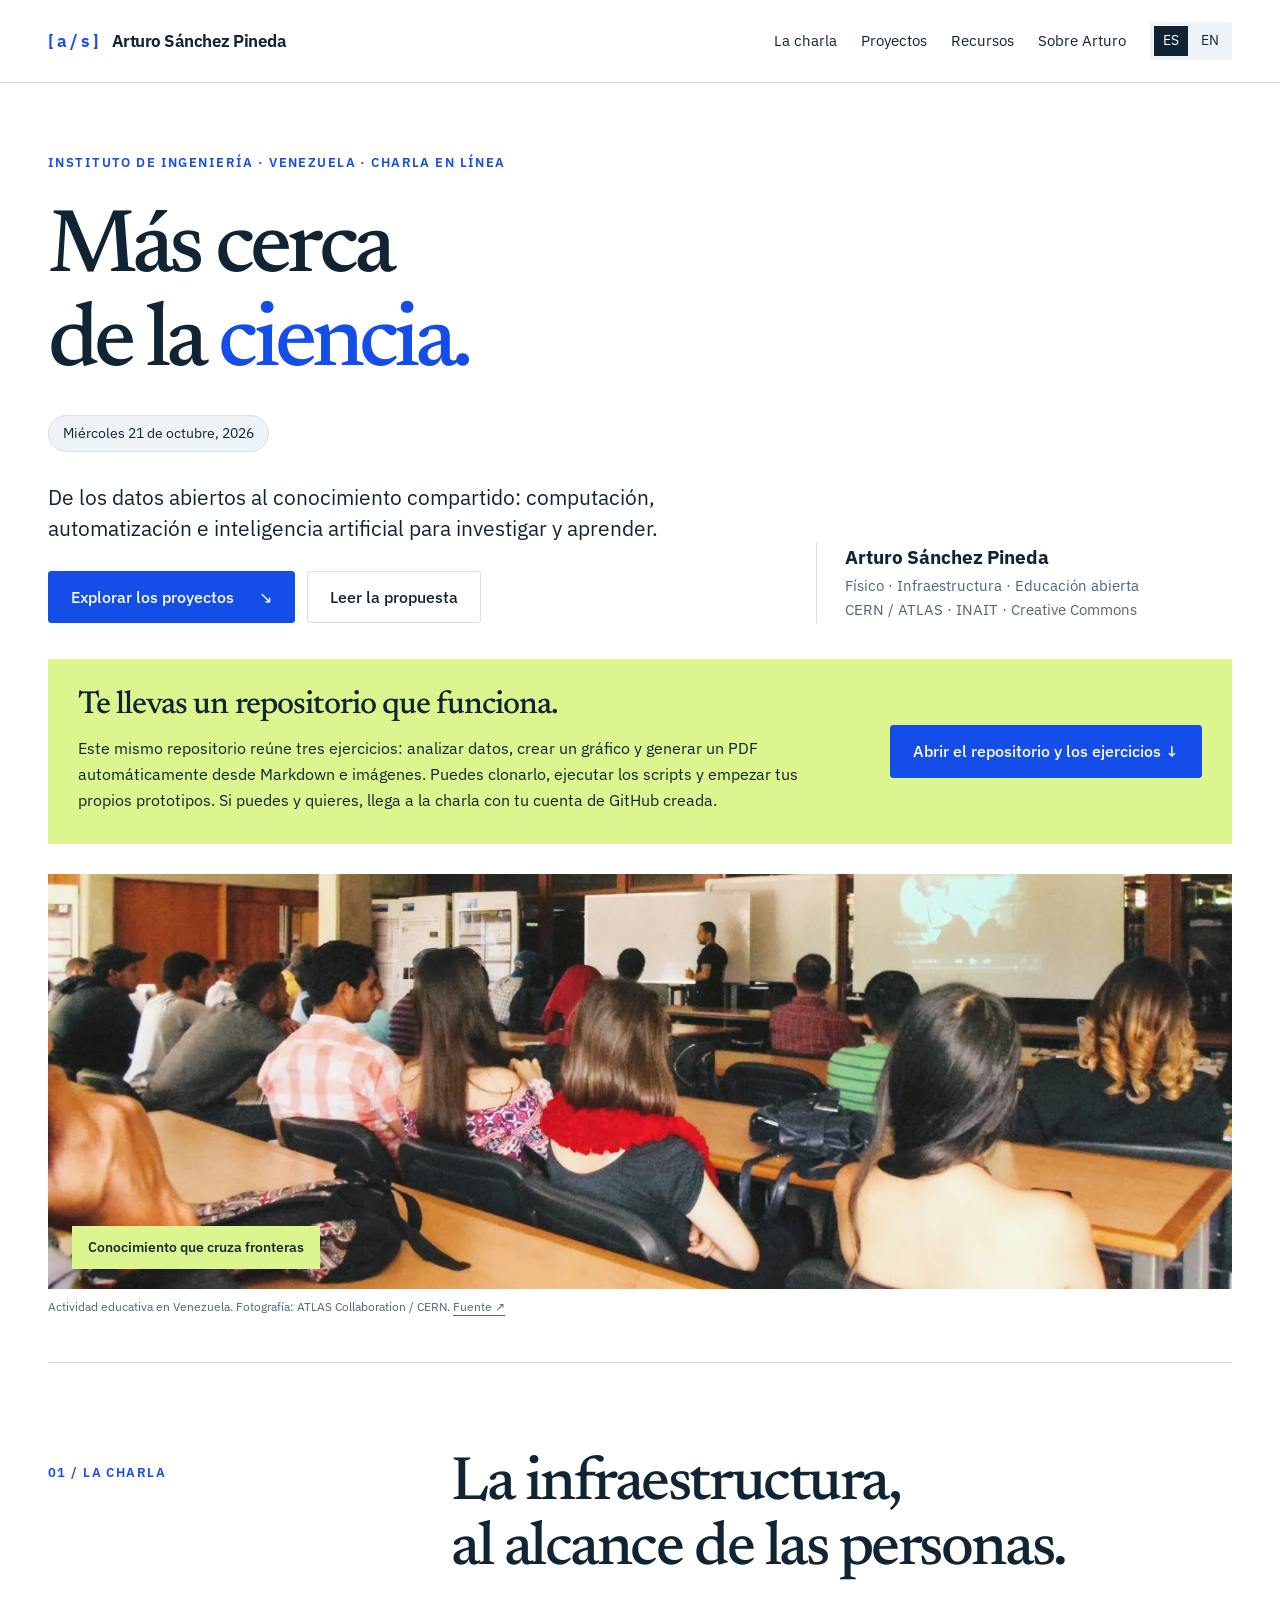
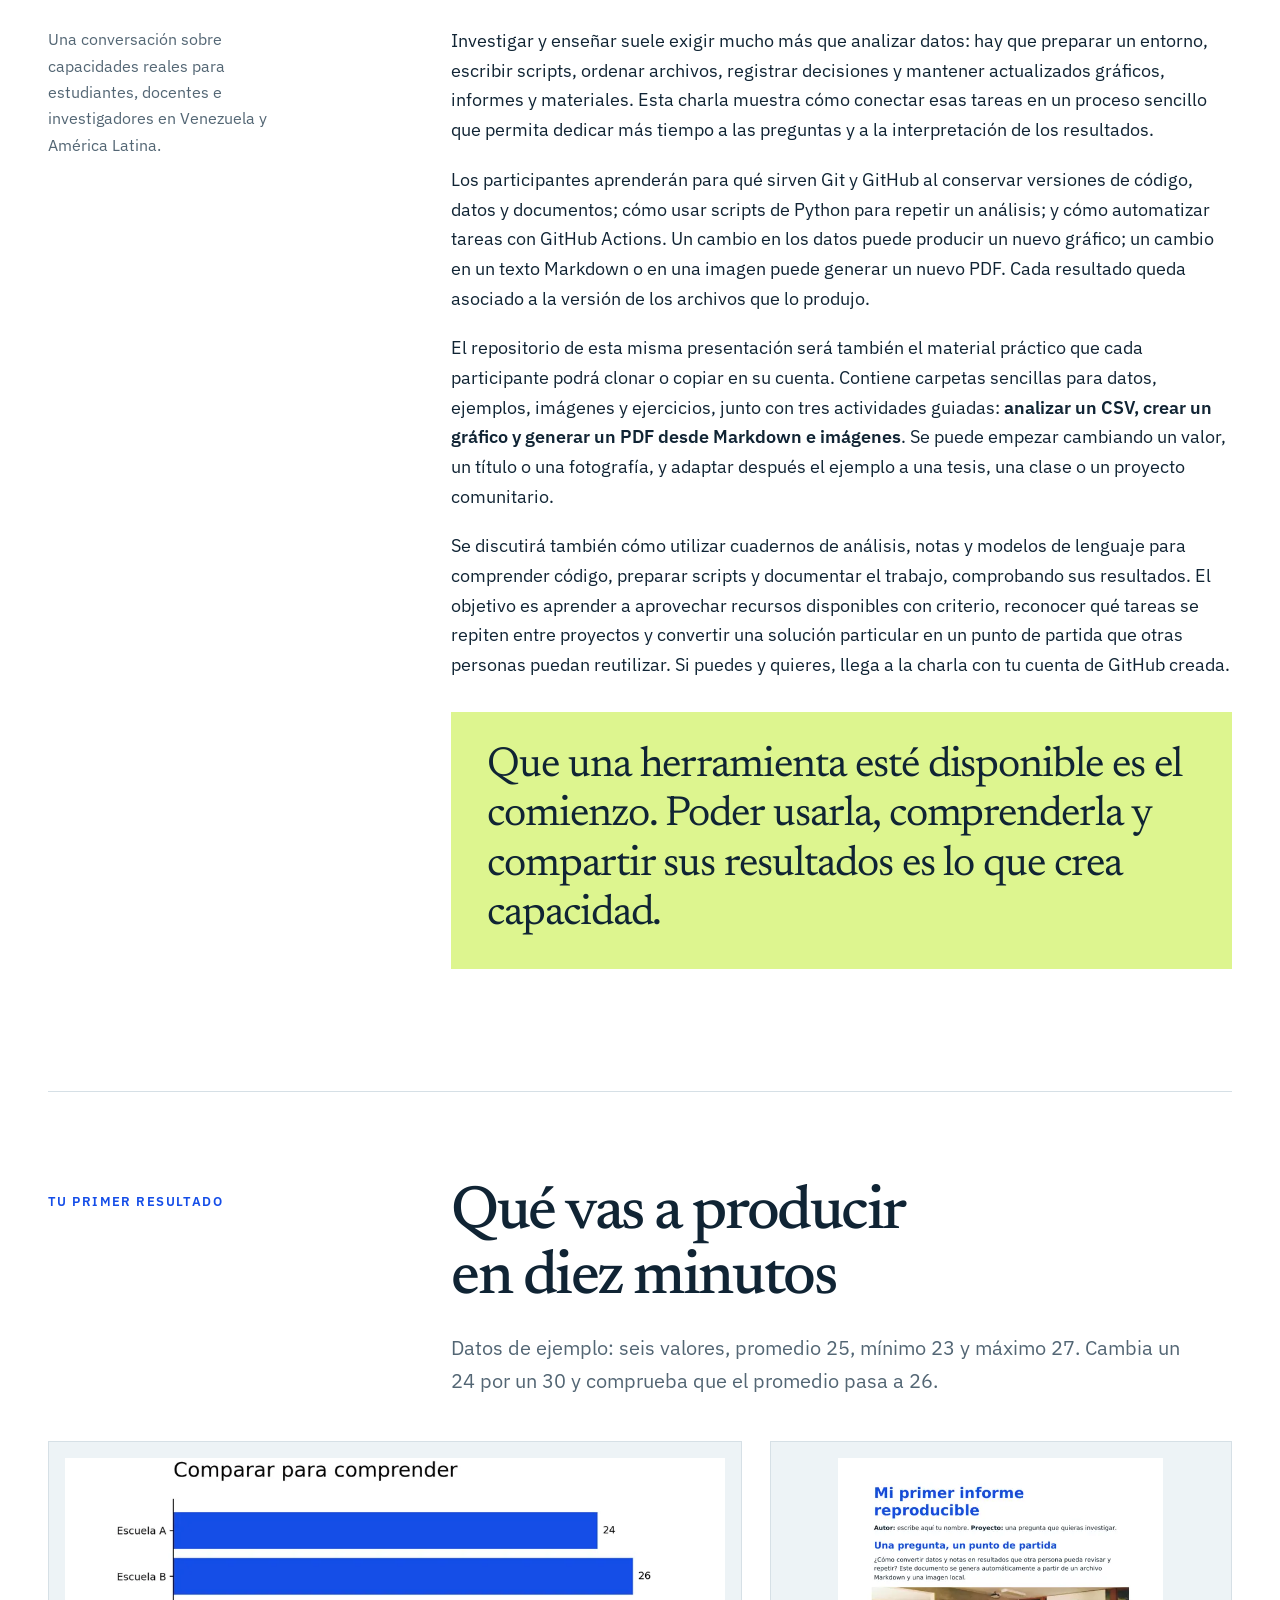
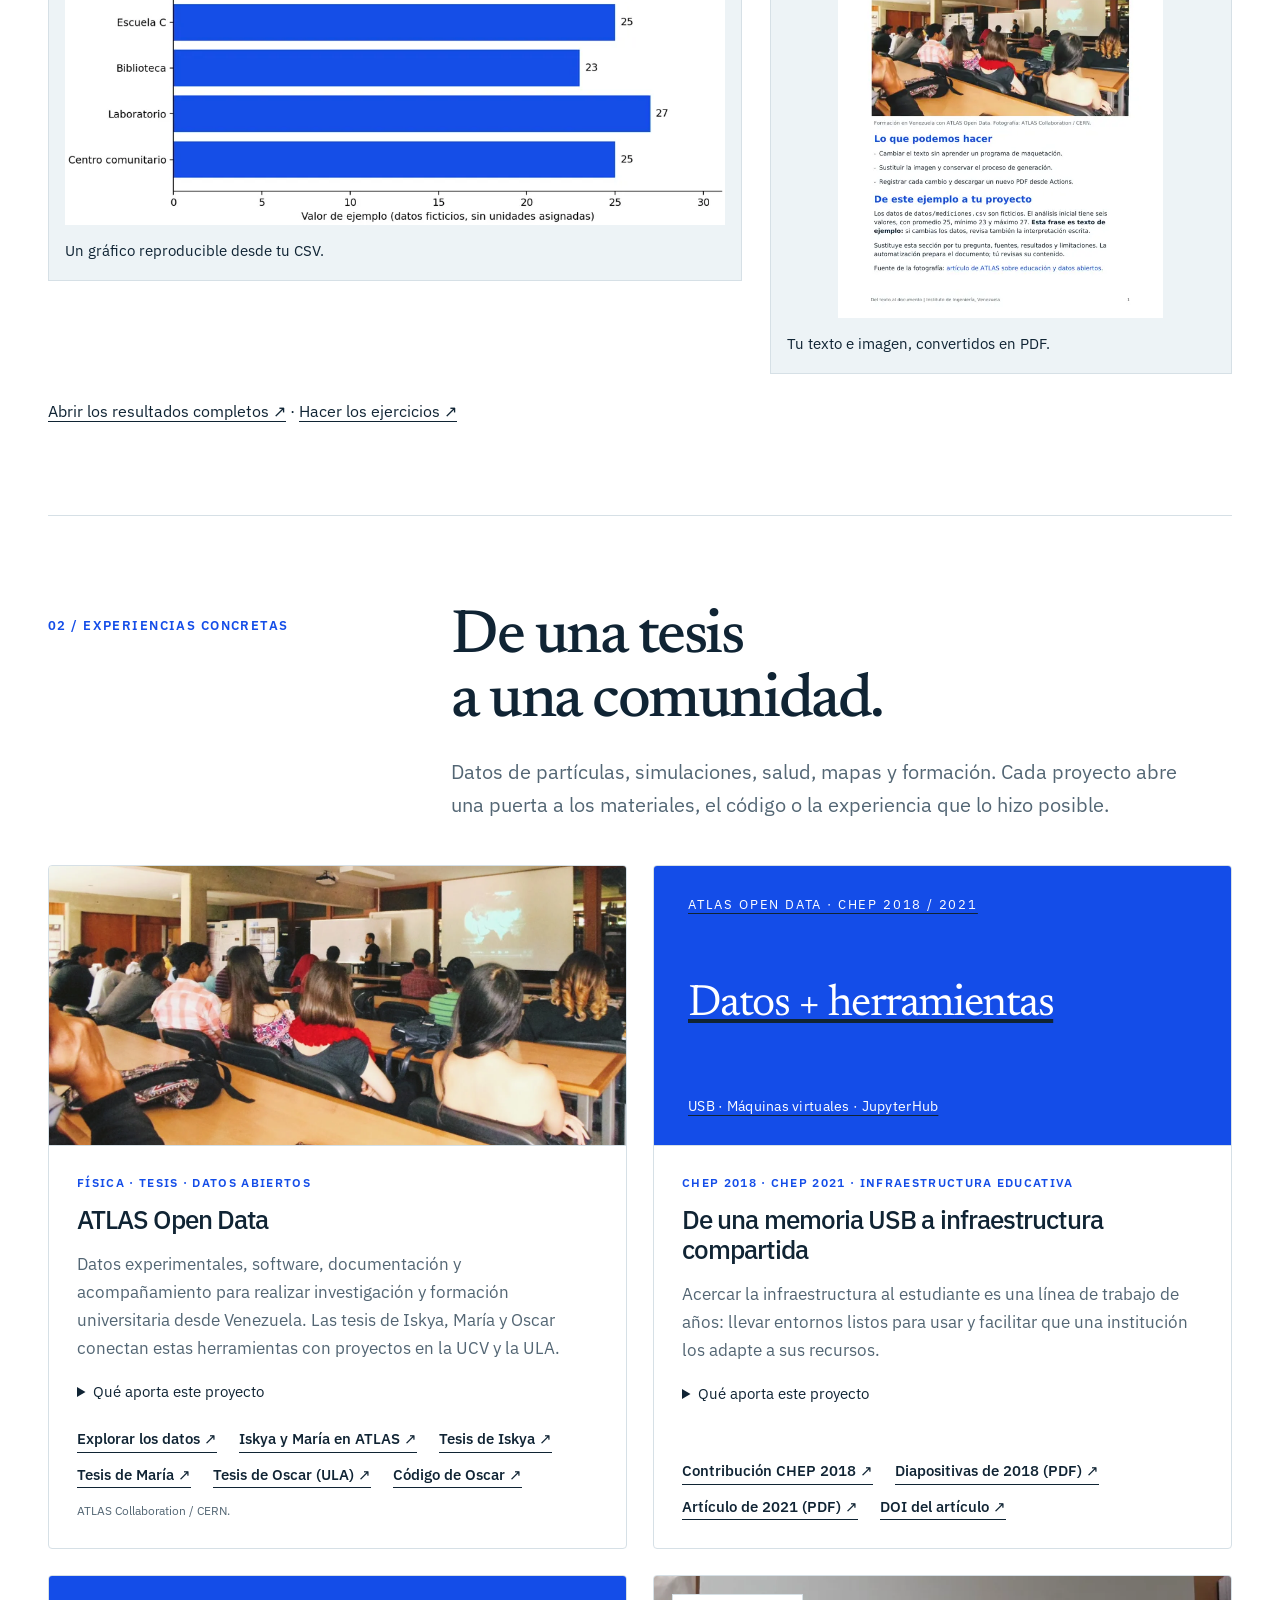
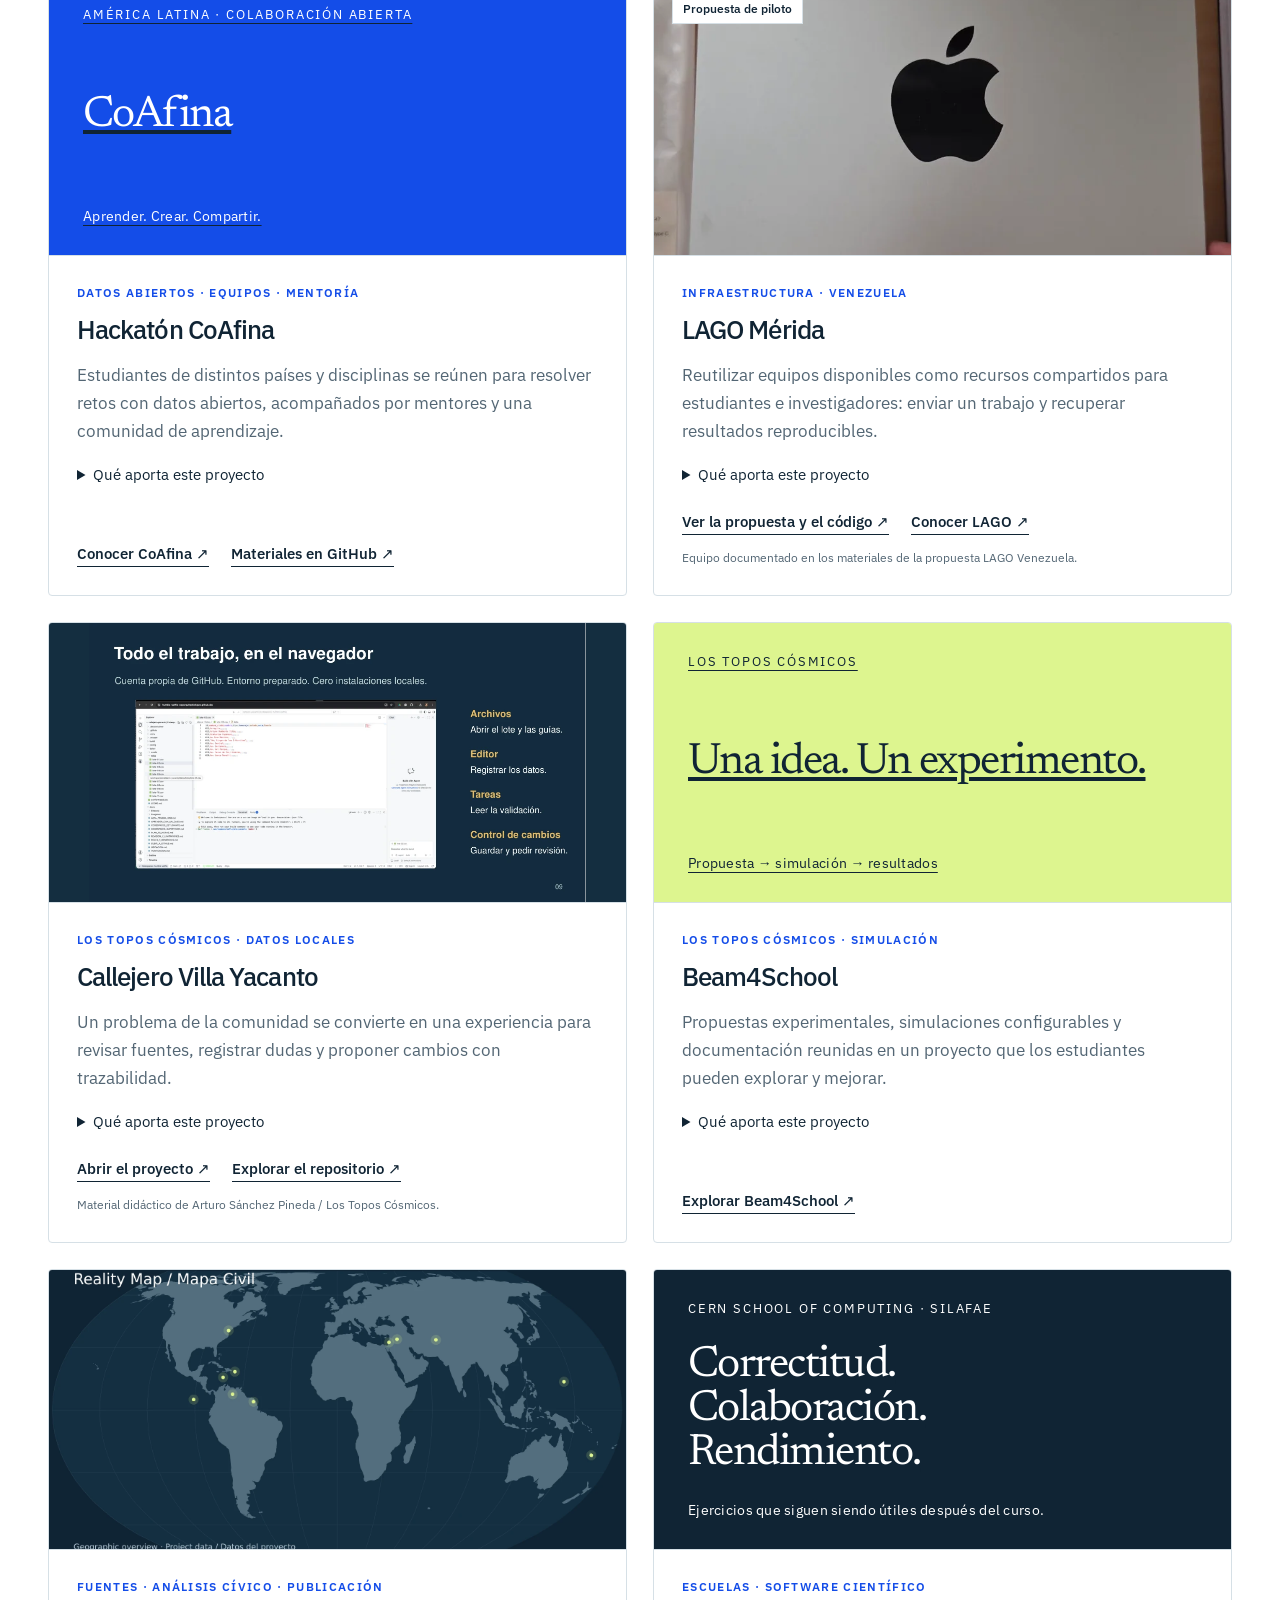
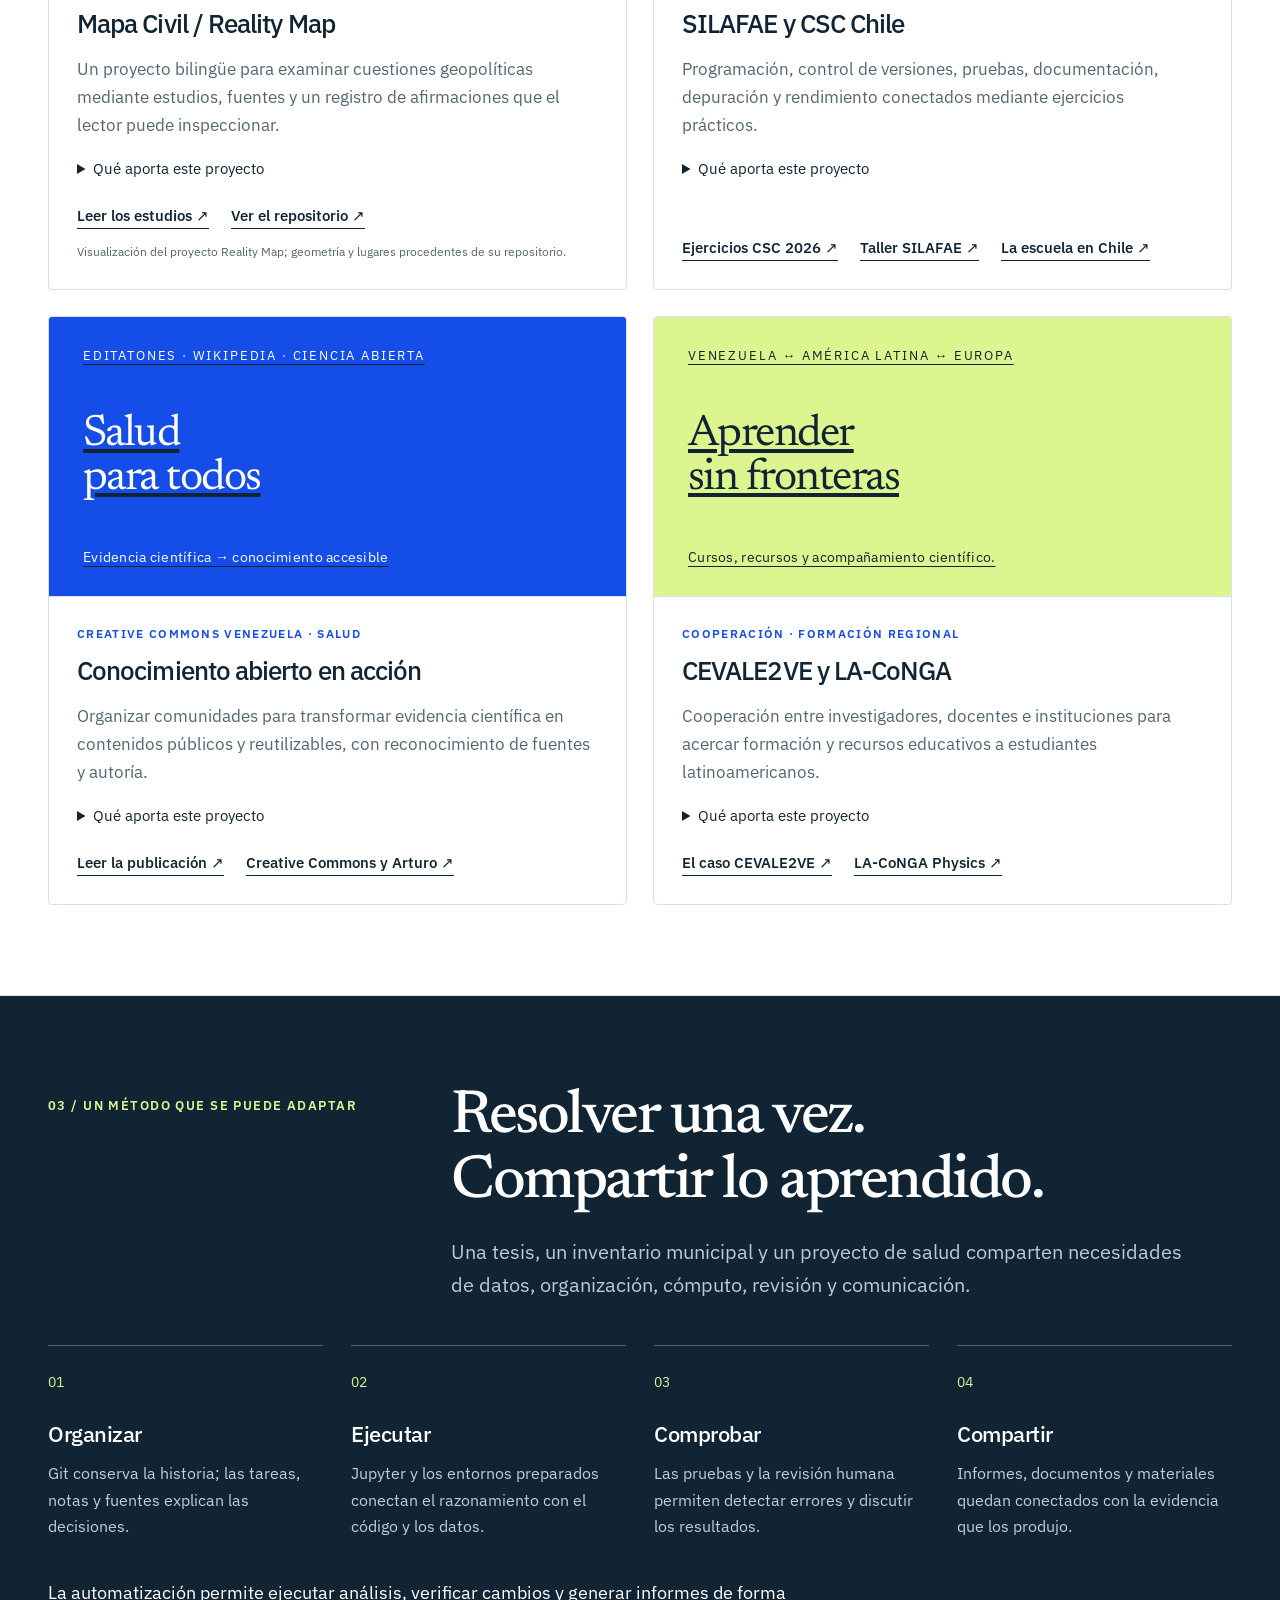
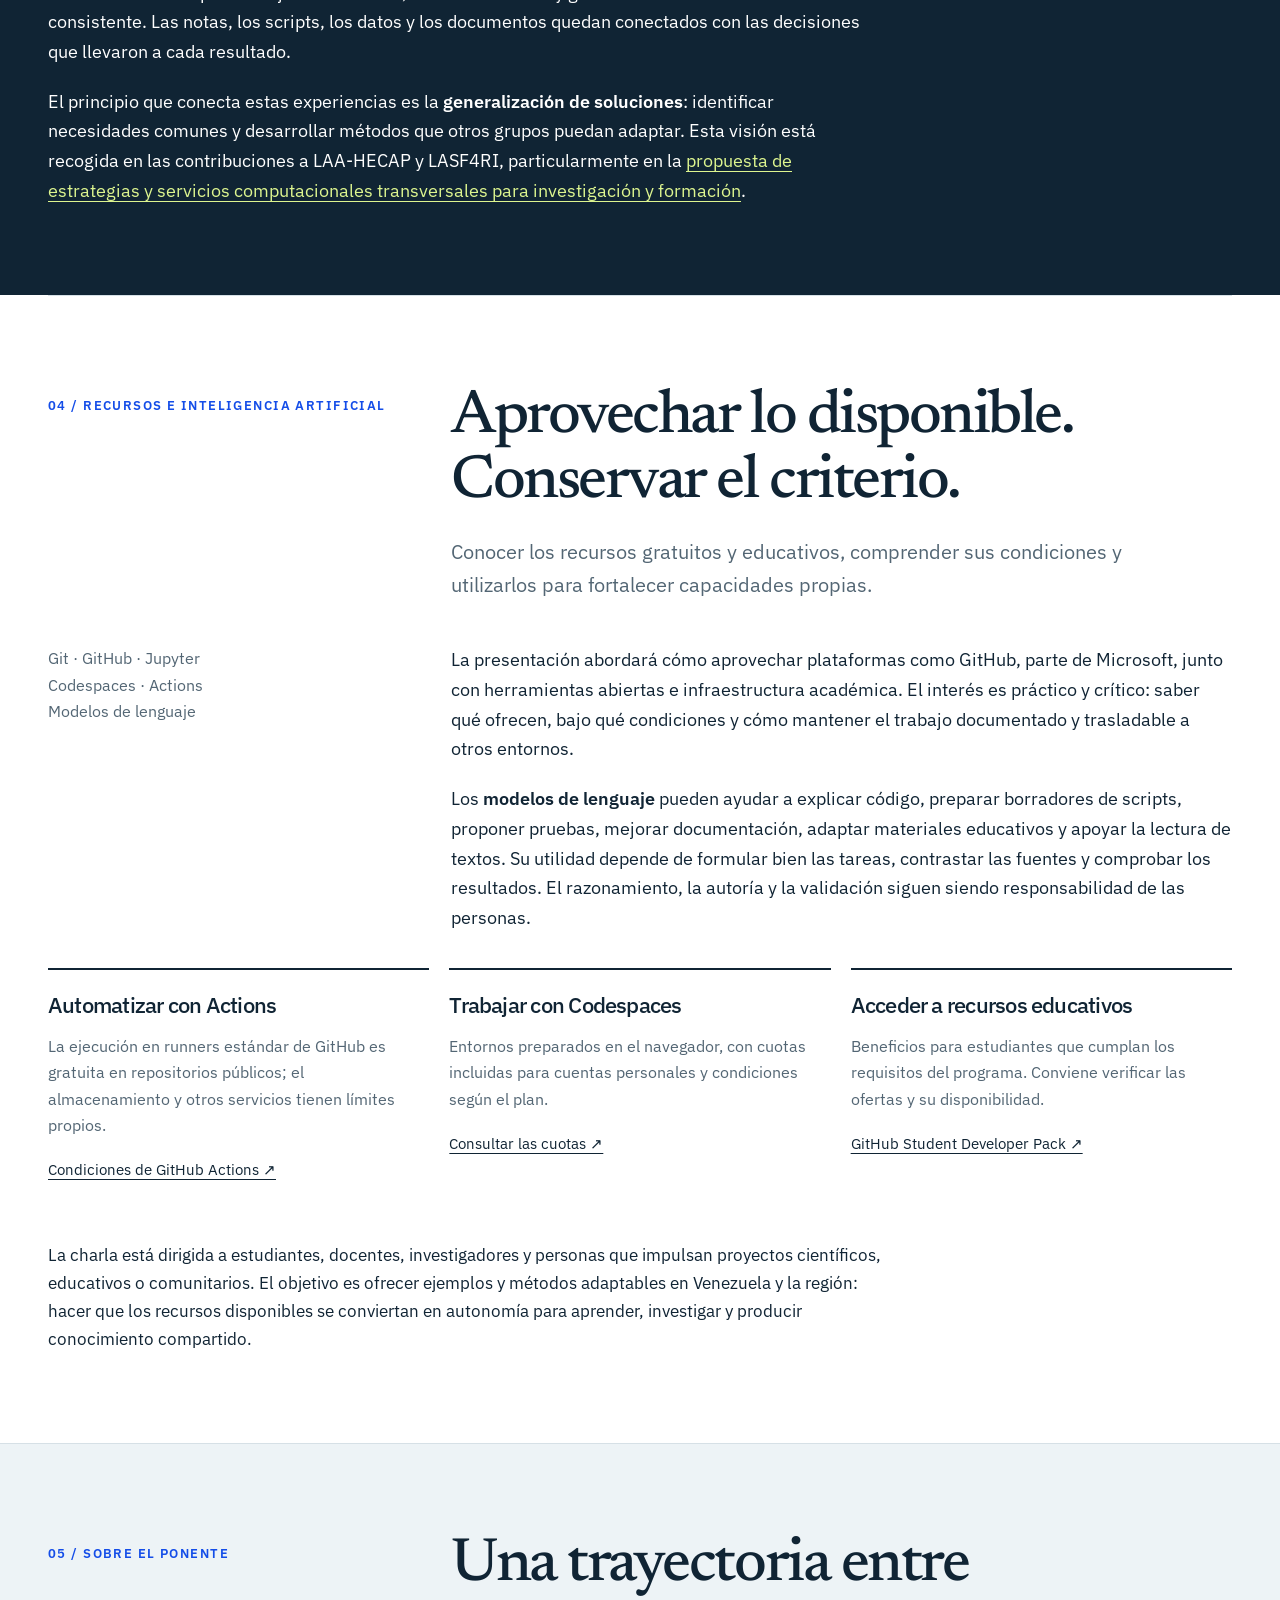
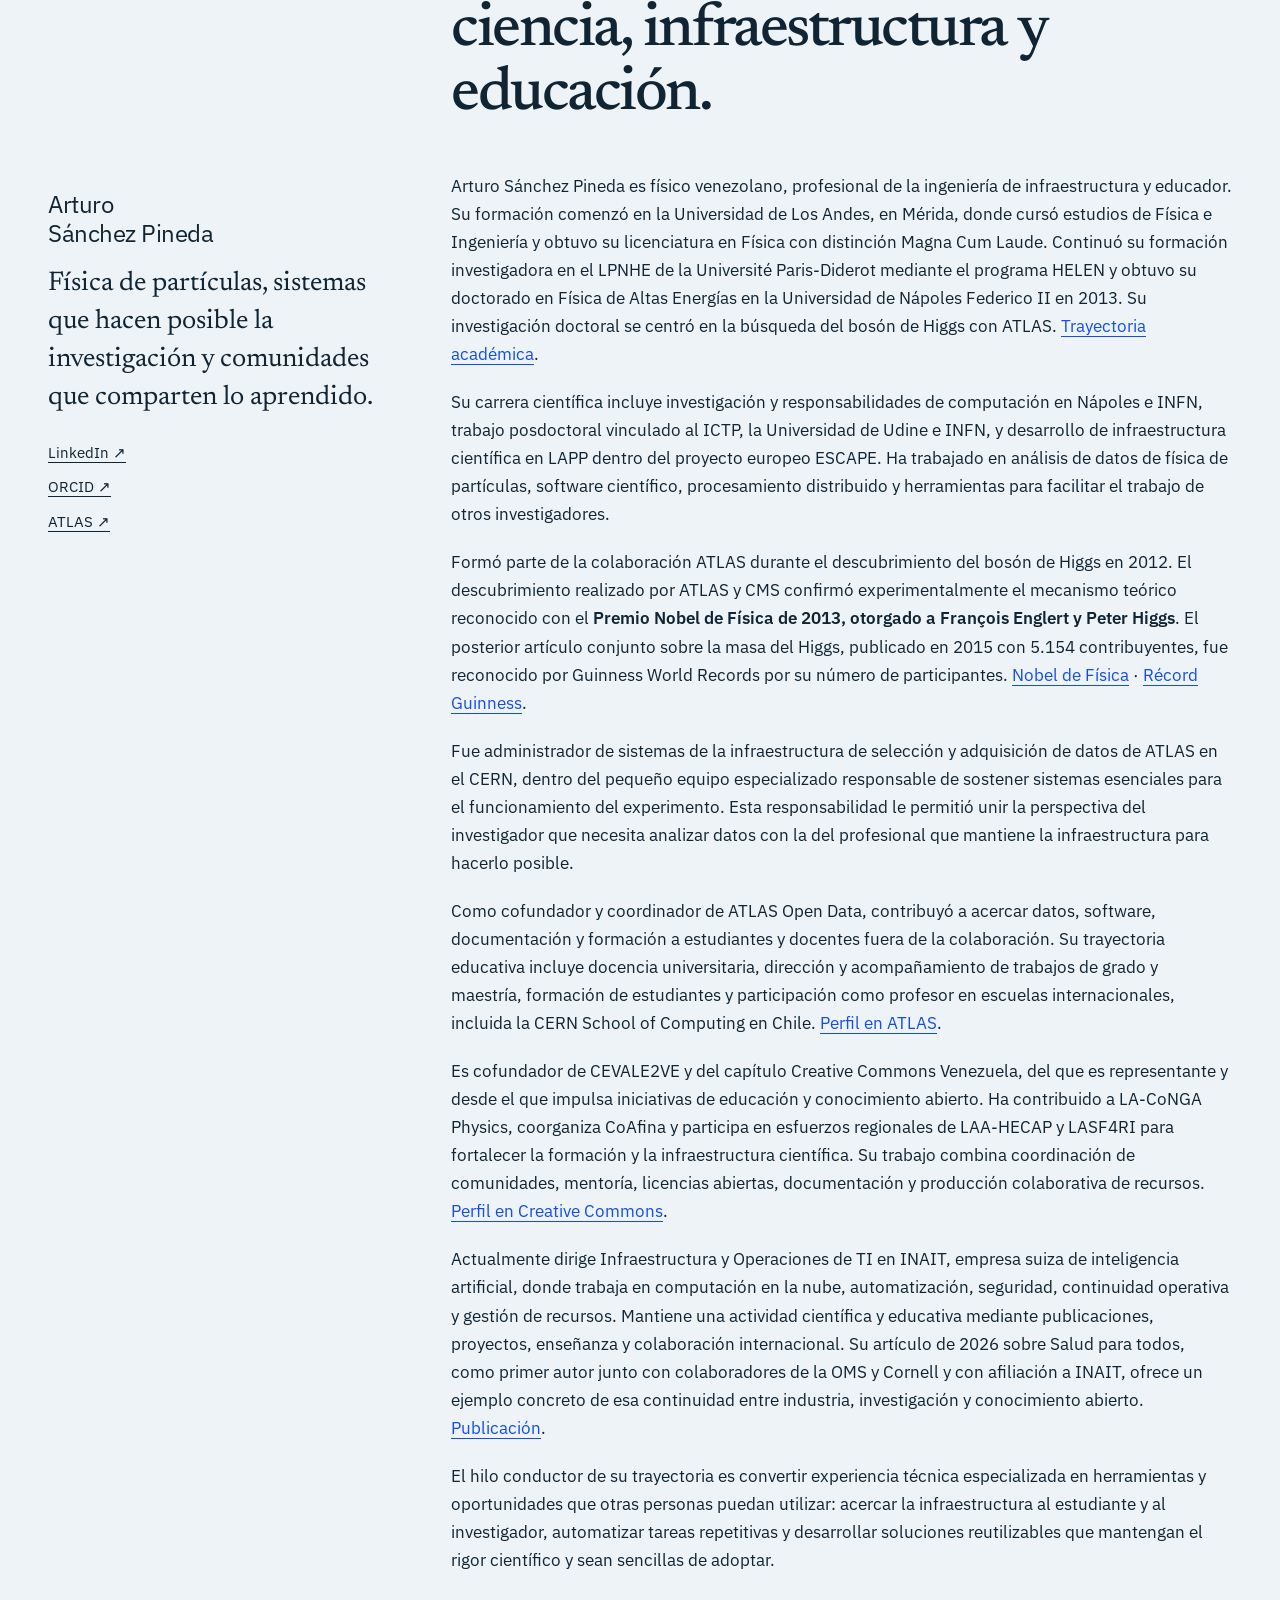
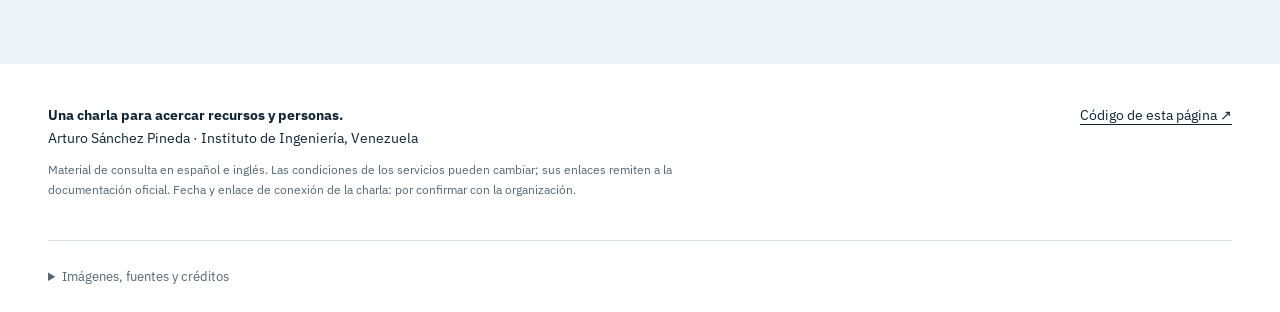
==== commit 52bbce39: "Update date" ====
--- a/web/index.html
+++ b/web/index.html
@@ -10,7 +10,7 @@
 <a class="skip" href="#main">Saltar al contenido</a>
 <header class="topbar"><nav class="wrap nav" aria-label="Principal"><a class="brand" href="index.html"><span aria-hidden="true">[ a / s ]</span> Arturo Sánchez Pineda</a><div class="navlinks"><div class="navsections"><a href="#charla">La charla</a><a href="#proyectos">Proyectos</a><a href="#recursos">Recursos</a><a href="#arturo">Sobre Arturo</a></div><div class="language" aria-label="Idioma"><a href="index.html" lang="es" hreflang="es" class="selected" aria-current="page">ES</a><a href="en.html" lang="en" hreflang="en" class="" >EN</a></div></div></nav></header>
 <main id="main">
-<section class="hero wrap" aria-labelledby="hero-title"><div class="eyebrow">Instituto de Ingeniería · Venezuela · Charla en línea</div><h1 id="hero-title">Más cerca<br>de la <em>ciencia.</em></h1><p class="event-chip">Fecha y enlace: por confirmar</p>
+<section class="hero wrap" aria-labelledby="hero-title"><div class="eyebrow">Instituto de Ingeniería · Venezuela · Charla en línea</div><h1 id="hero-title">Más cerca<br>de la <em>ciencia.</em></h1><p class="event-chip">Miércoles 21 de octubre, 2026</p>
 <div class="hero-bottom"><div><p class="subtitle">De los datos abiertos al conocimiento compartido: computación, automatización e inteligencia artificial para investigar y aprender.</p><div class="actions"><a class="button" href="#proyectos">Explorar los proyectos <span aria-hidden="true">↘</span></a><a class="button secondary" href="#charla">Leer la propuesta</a></div></div><p class="speaker"><strong>Arturo Sánchez Pineda</strong>Físico · Infraestructura · Educación abierta<br>CERN / ATLAS · INAIT · Creative Commons</p></div>
 <aside class="takeaway"><div><h2>Te llevas un repositorio que funciona.</h2><p>Este mismo repositorio reúne tres ejercicios: analizar datos, crear un gráfico y generar un PDF automáticamente desde Markdown e imágenes. Puedes clonarlo, ejecutar los scripts y empezar tus propios prototipos. Si puedes y quieres, llega a la charla con tu cuenta de GitHub creada.</p></div><a class="button" href="https://github.com/artfisica/presentacion-Instituto-de-Ingenieria-Venezuela#ejercicios">Abrir el repositorio y los ejercicios ↓</a></aside>
 <figure><div class="hero-image"><img src="assets/atlas-venezuela.webp" width="1600" height="799" alt="Arturo imparte una actividad educativa con ATLAS Open Data en un aula en Venezuela." fetchpriority="high"><span class="image-label">Conocimiento que cruza fronteras</span></div><figcaption class="caption">Actividad educativa en Venezuela. Fotografía: ATLAS Collaboration / CERN. <a href="https://atlas.cern/updates/blog/HEP-education-worldwide-with-atlas-open-data">Fuente ↗</a></figcaption></figure></section>
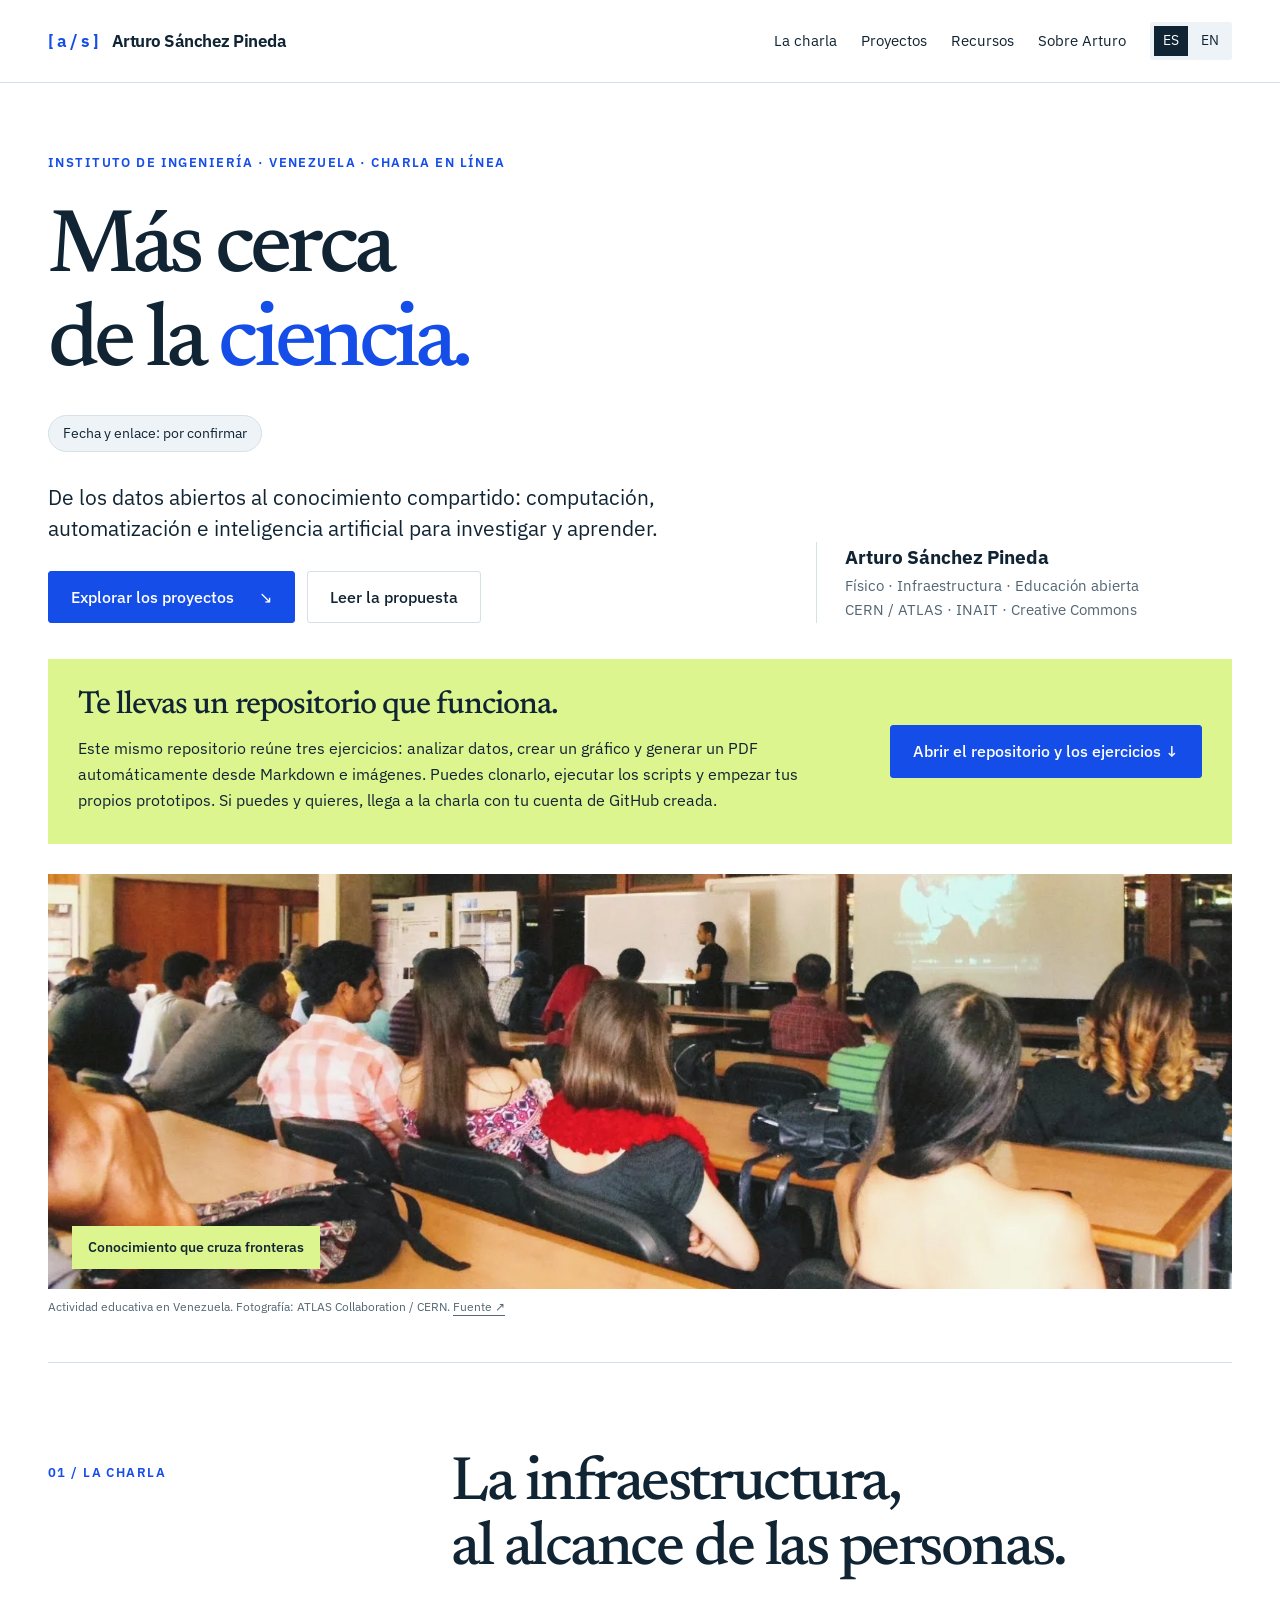
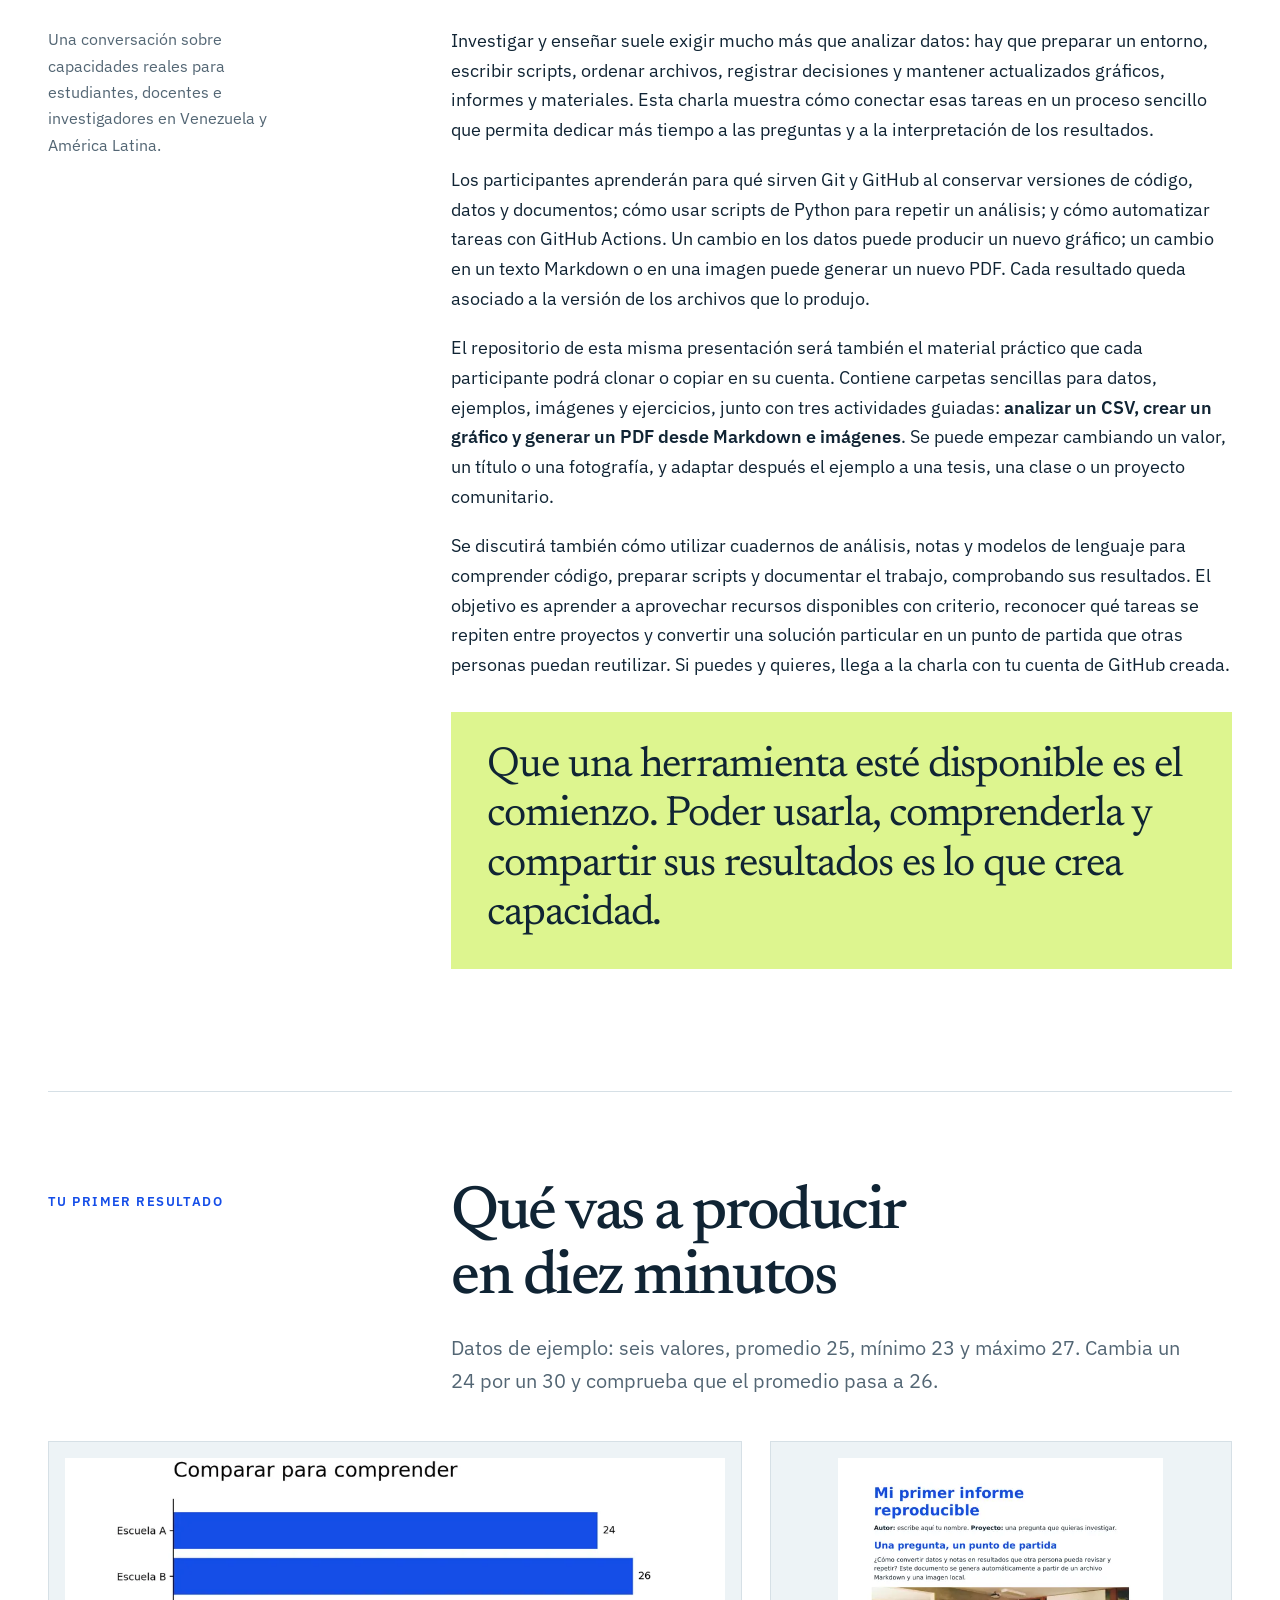
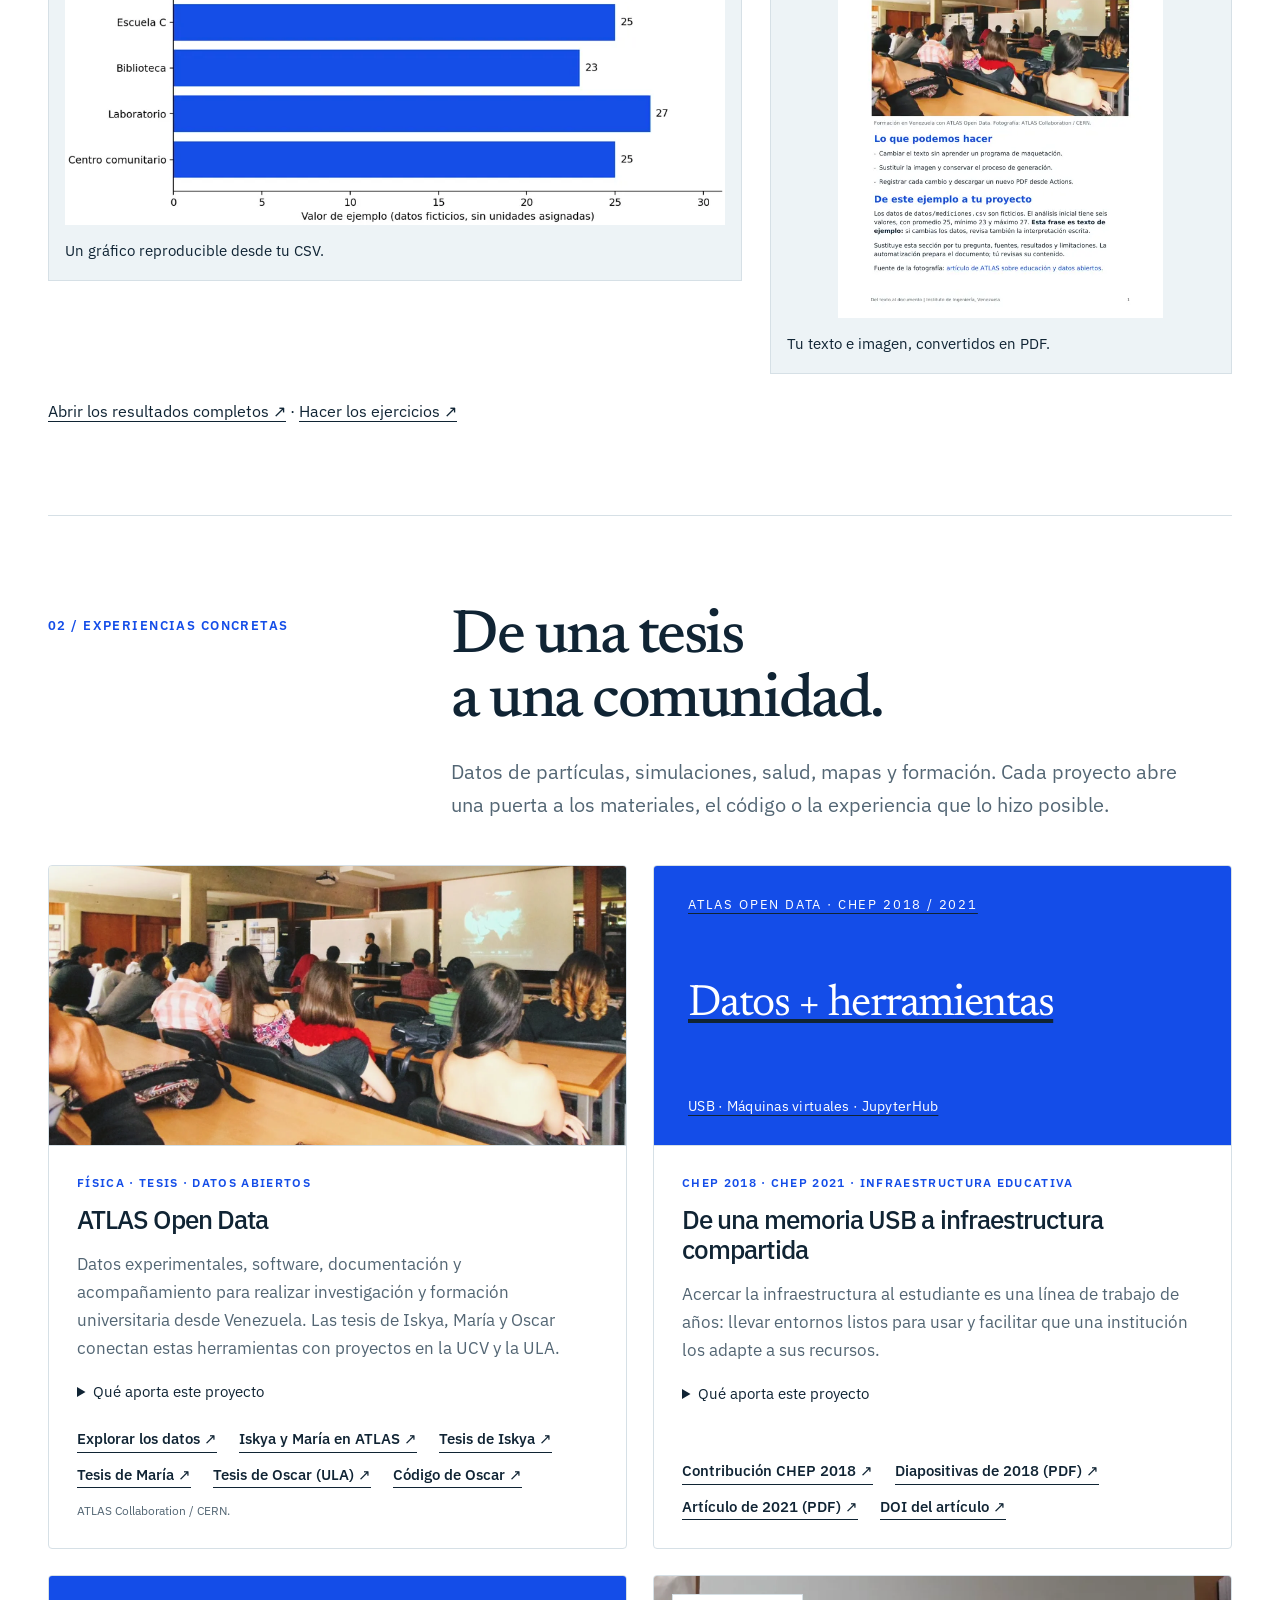
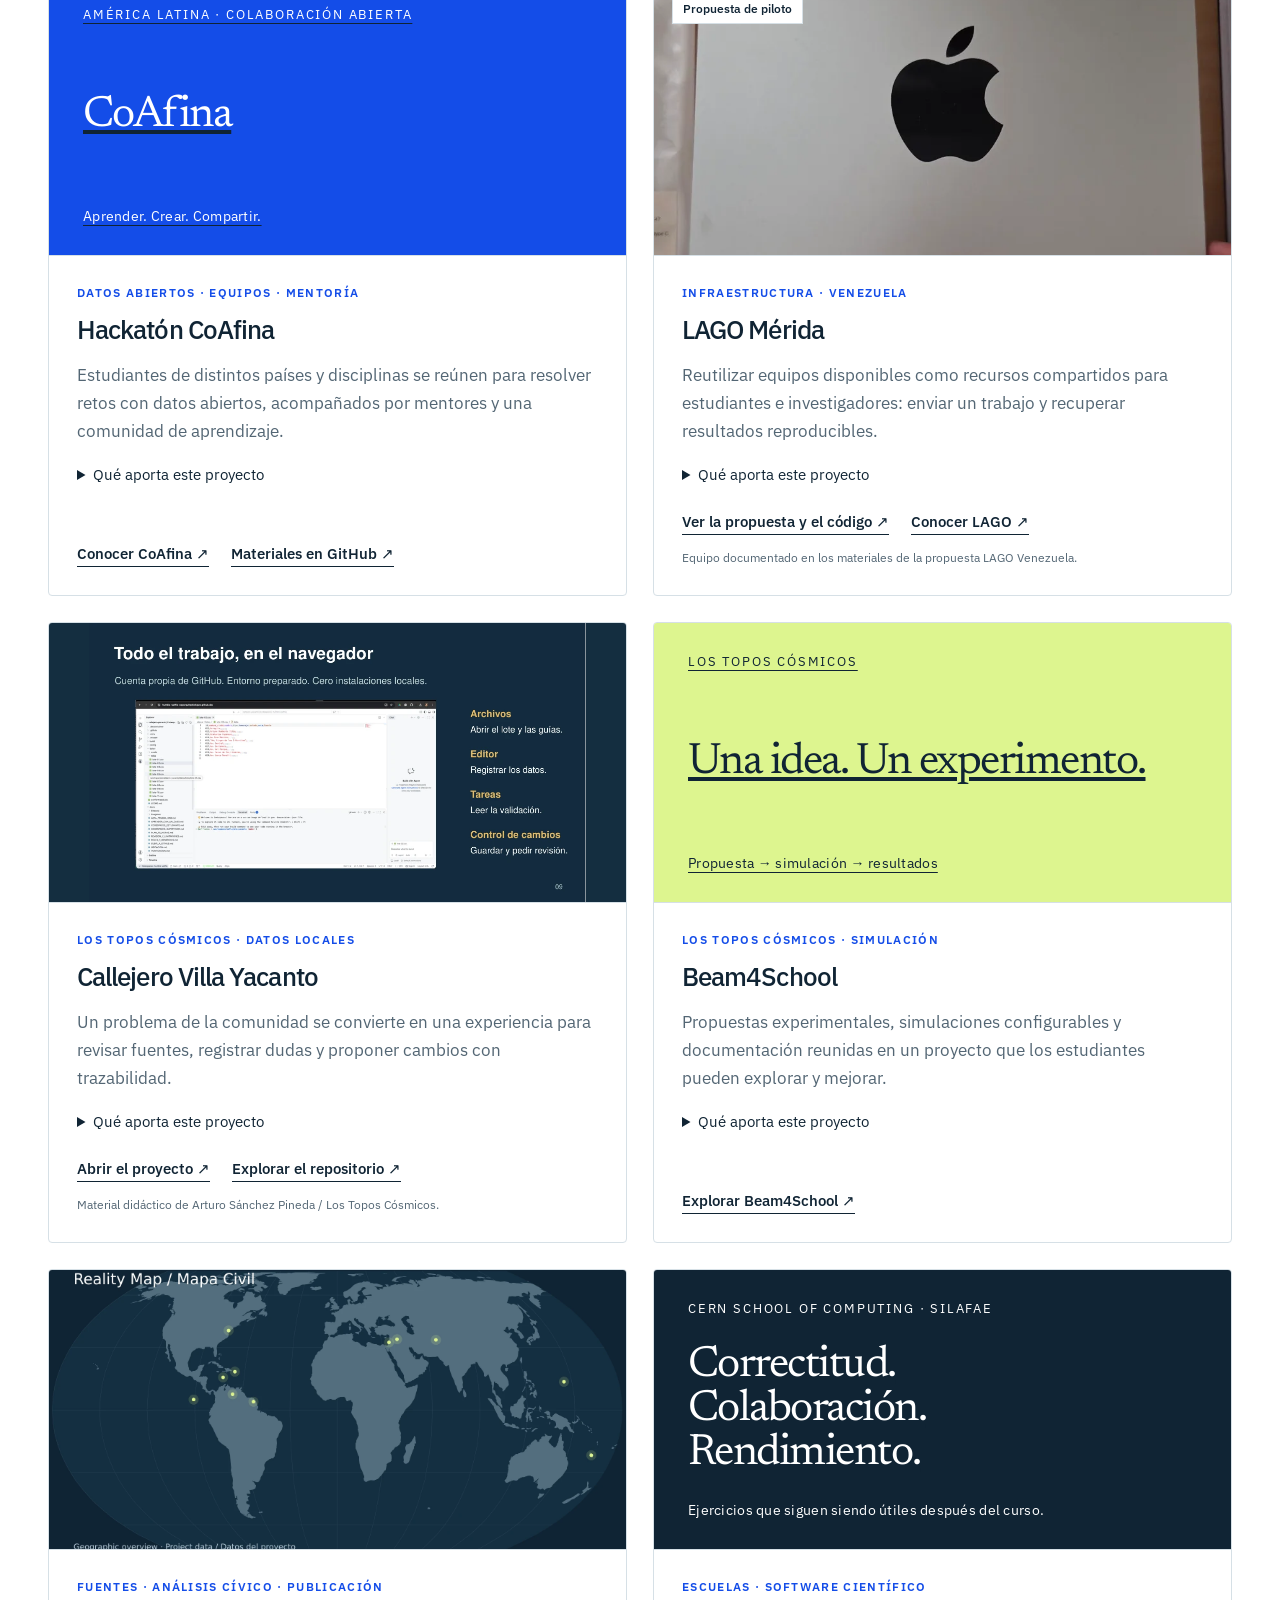
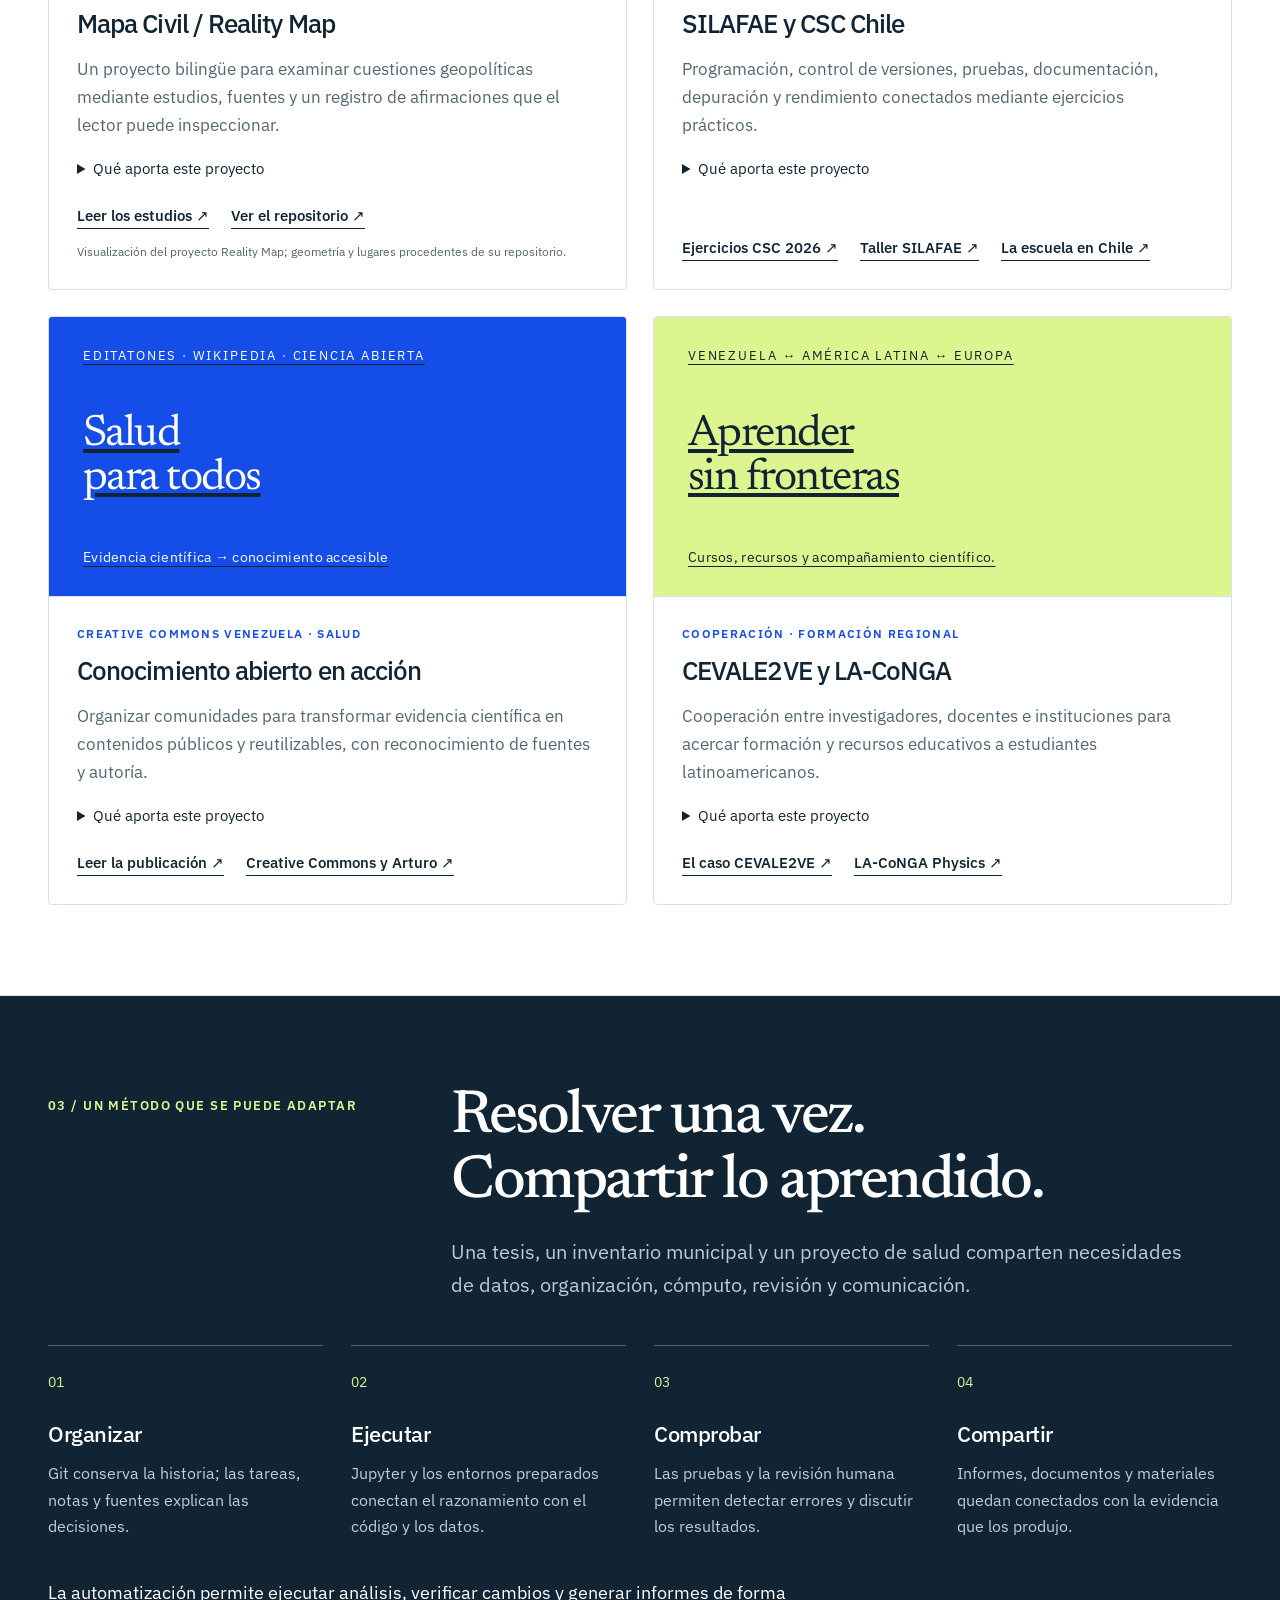
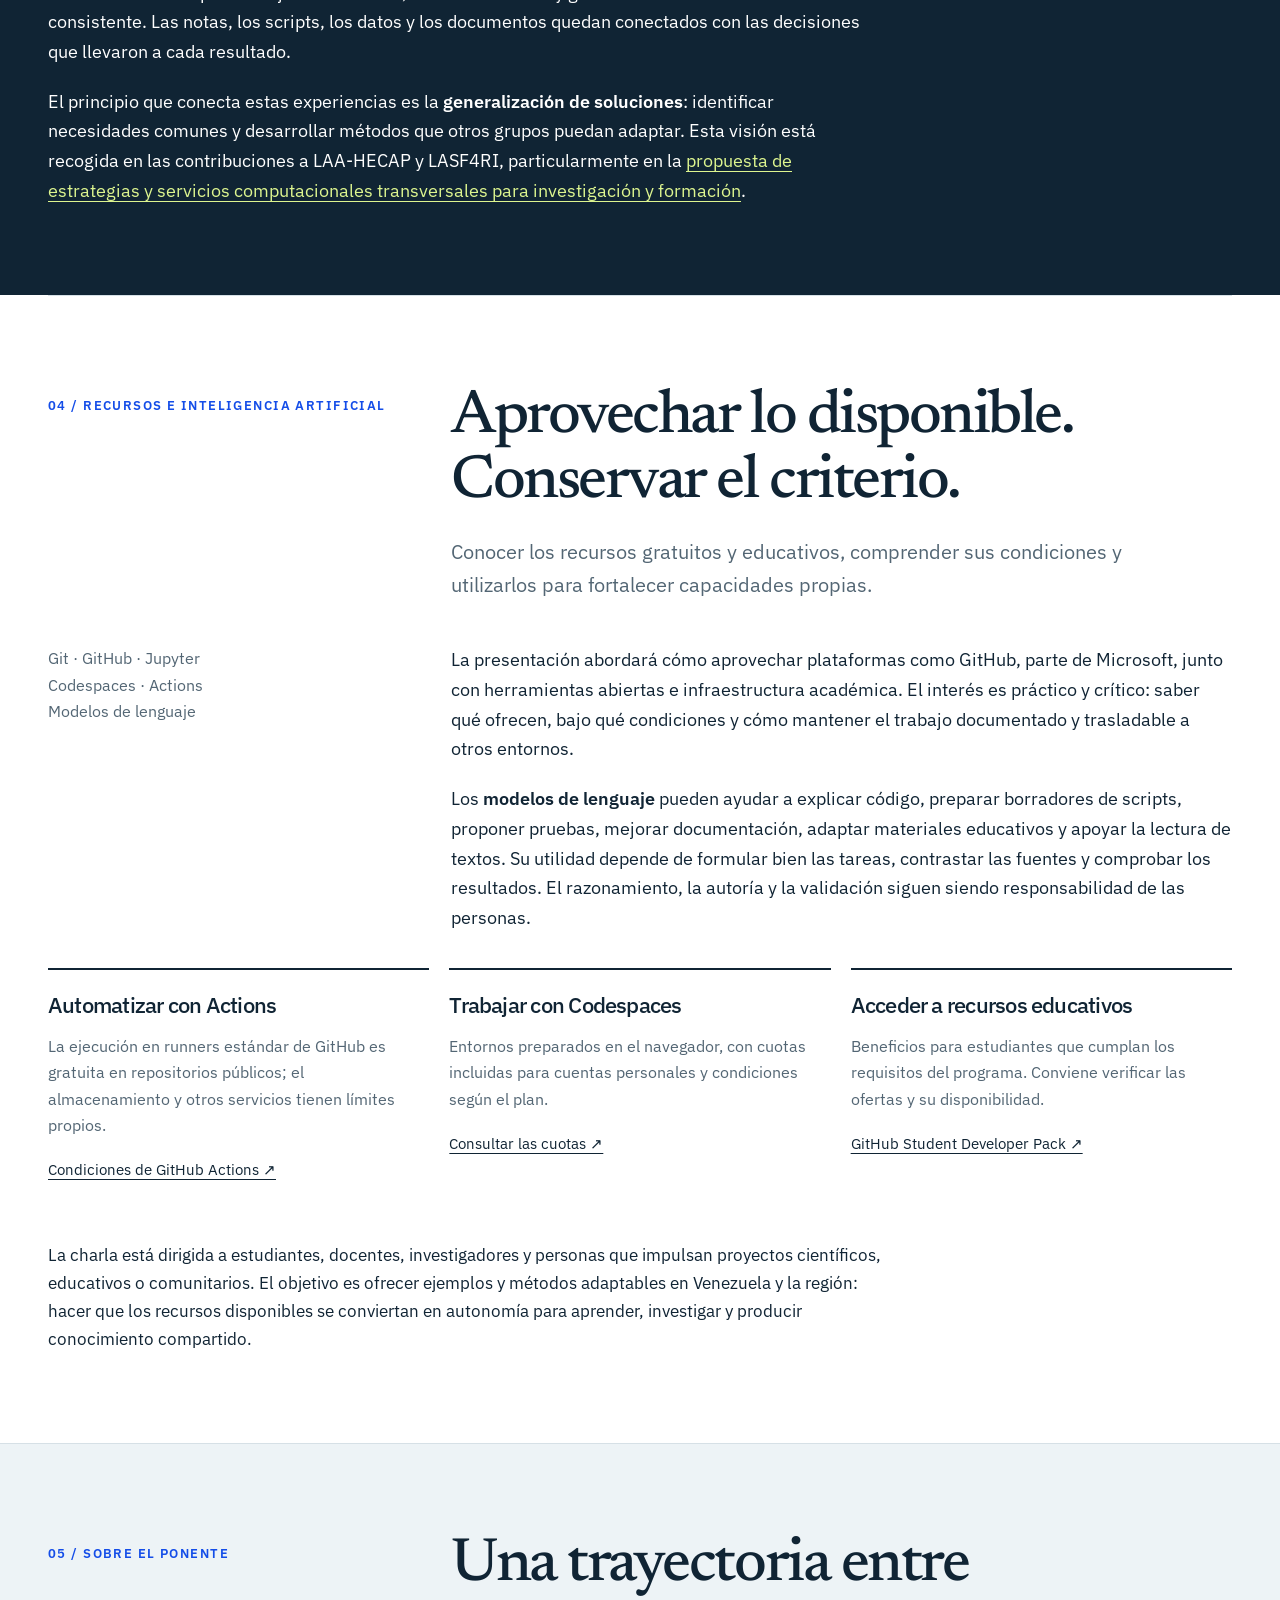
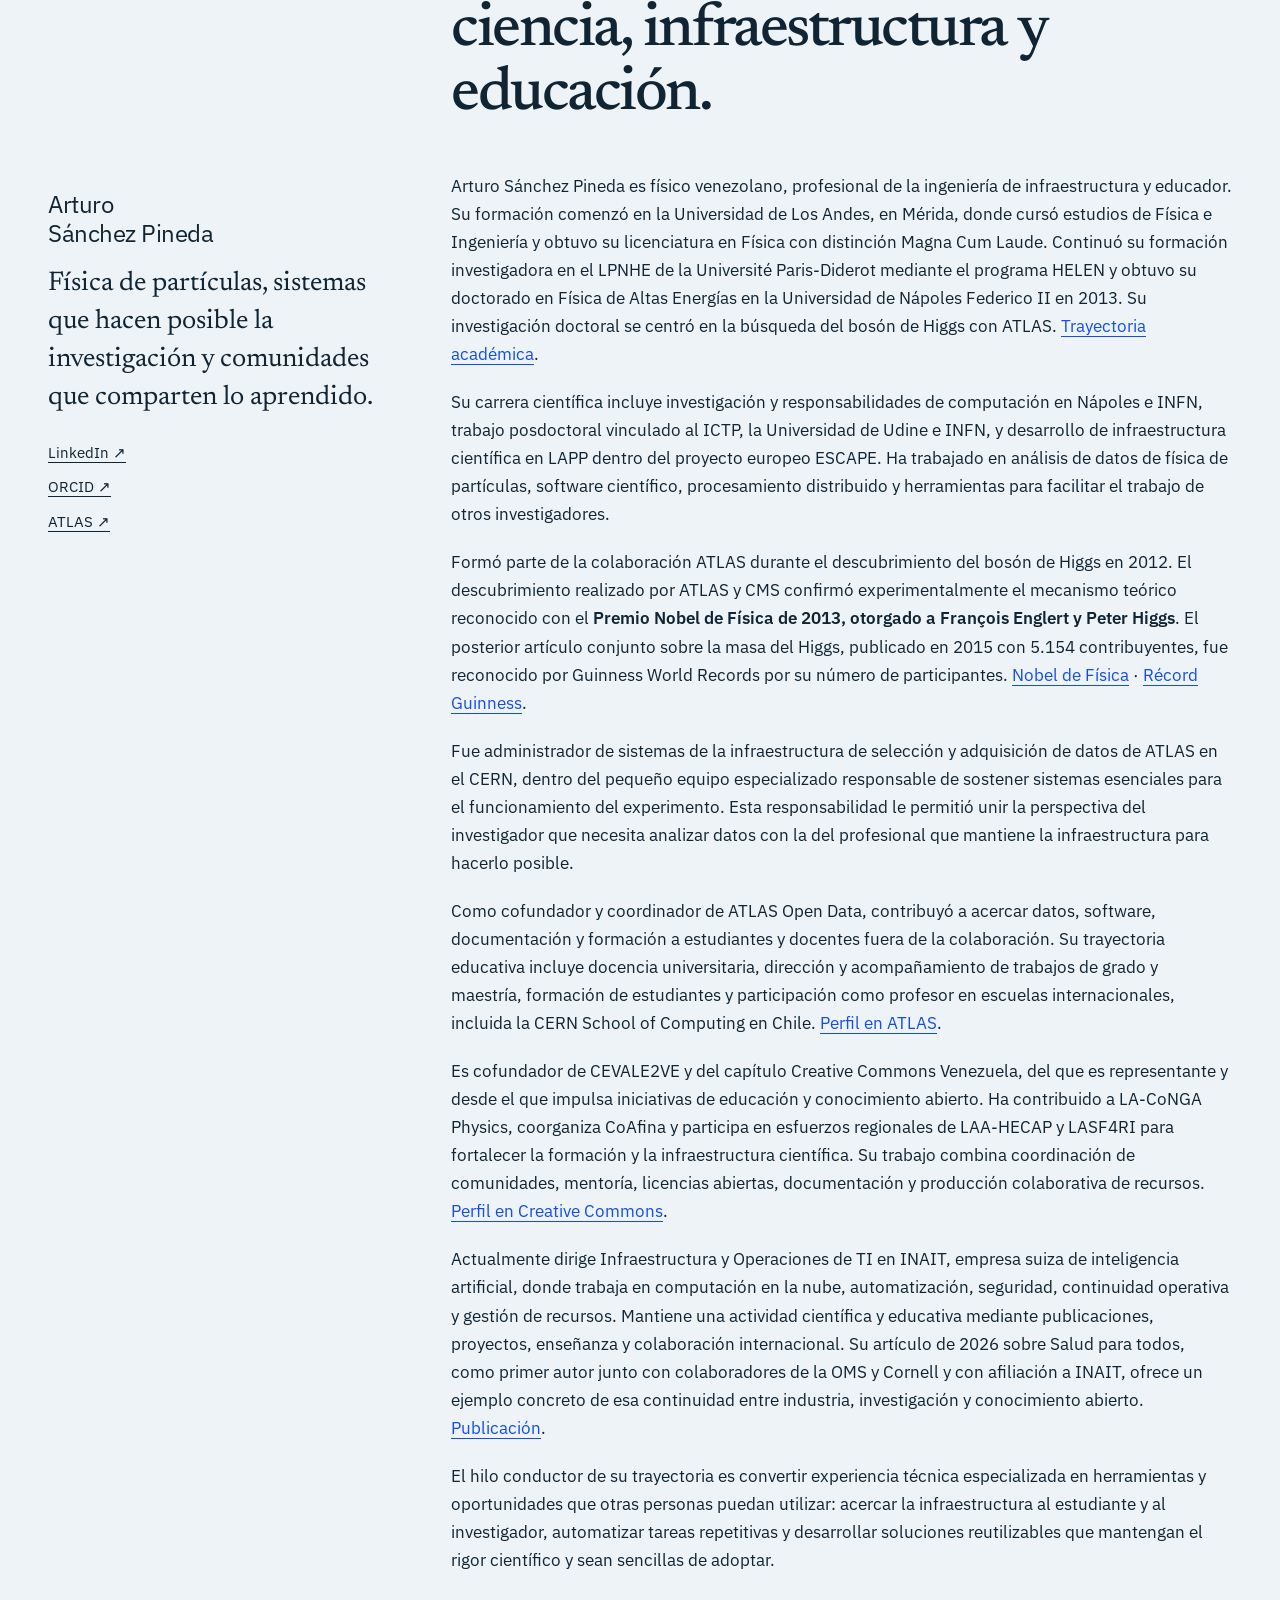
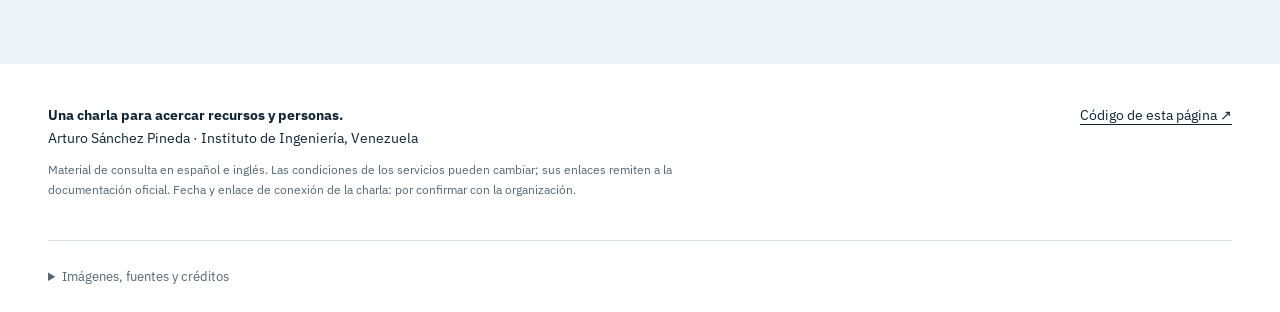
==== commit 280b4507: "Set talk date: 21 Oct 2026 09:00 VET and render it in hero event chip" ====
--- a/web/index.html
+++ b/web/index.html
@@ -10,7 +10,7 @@
 <a class="skip" href="#main">Saltar al contenido</a>
 <header class="topbar"><nav class="wrap nav" aria-label="Principal"><a class="brand" href="index.html"><span aria-hidden="true">[ a / s ]</span> Arturo Sánchez Pineda</a><div class="navlinks"><div class="navsections"><a href="#charla">La charla</a><a href="#proyectos">Proyectos</a><a href="#recursos">Recursos</a><a href="#arturo">Sobre Arturo</a></div><div class="language" aria-label="Idioma"><a href="index.html" lang="es" hreflang="es" class="selected" aria-current="page">ES</a><a href="en.html" lang="en" hreflang="en" class="" >EN</a></div></div></nav></header>
 <main id="main">
-<section class="hero wrap" aria-labelledby="hero-title"><div class="eyebrow">Instituto de Ingeniería · Venezuela · Charla en línea</div><h1 id="hero-title">Más cerca<br>de la <em>ciencia.</em></h1><p class="event-chip">Miércoles 21 de octubre, 2026</p>
+<section class="hero wrap" aria-labelledby="hero-title"><div class="eyebrow">Instituto de Ingeniería · Venezuela · Charla en línea</div><h1 id="hero-title">Más cerca<br>de la <em>ciencia.</em></h1><p class="event-chip">Fecha y enlace: por confirmar</p>
 <div class="hero-bottom"><div><p class="subtitle">De los datos abiertos al conocimiento compartido: computación, automatización e inteligencia artificial para investigar y aprender.</p><div class="actions"><a class="button" href="#proyectos">Explorar los proyectos <span aria-hidden="true">↘</span></a><a class="button secondary" href="#charla">Leer la propuesta</a></div></div><p class="speaker"><strong>Arturo Sánchez Pineda</strong>Físico · Infraestructura · Educación abierta<br>CERN / ATLAS · INAIT · Creative Commons</p></div>
 <aside class="takeaway"><div><h2>Te llevas un repositorio que funciona.</h2><p>Este mismo repositorio reúne tres ejercicios: analizar datos, crear un gráfico y generar un PDF automáticamente desde Markdown e imágenes. Puedes clonarlo, ejecutar los scripts y empezar tus propios prototipos. Si puedes y quieres, llega a la charla con tu cuenta de GitHub creada.</p></div><a class="button" href="https://github.com/artfisica/presentacion-Instituto-de-Ingenieria-Venezuela#ejercicios">Abrir el repositorio y los ejercicios ↓</a></aside>
 <figure><div class="hero-image"><img src="assets/atlas-venezuela.webp" width="1600" height="799" alt="Arturo imparte una actividad educativa con ATLAS Open Data en un aula en Venezuela." fetchpriority="high"><span class="image-label">Conocimiento que cruza fronteras</span></div><figcaption class="caption">Actividad educativa en Venezuela. Fotografía: ATLAS Collaboration / CERN. <a href="https://atlas.cern/updates/blog/HEP-education-worldwide-with-atlas-open-data">Fuente ↗</a></figcaption></figure></section>
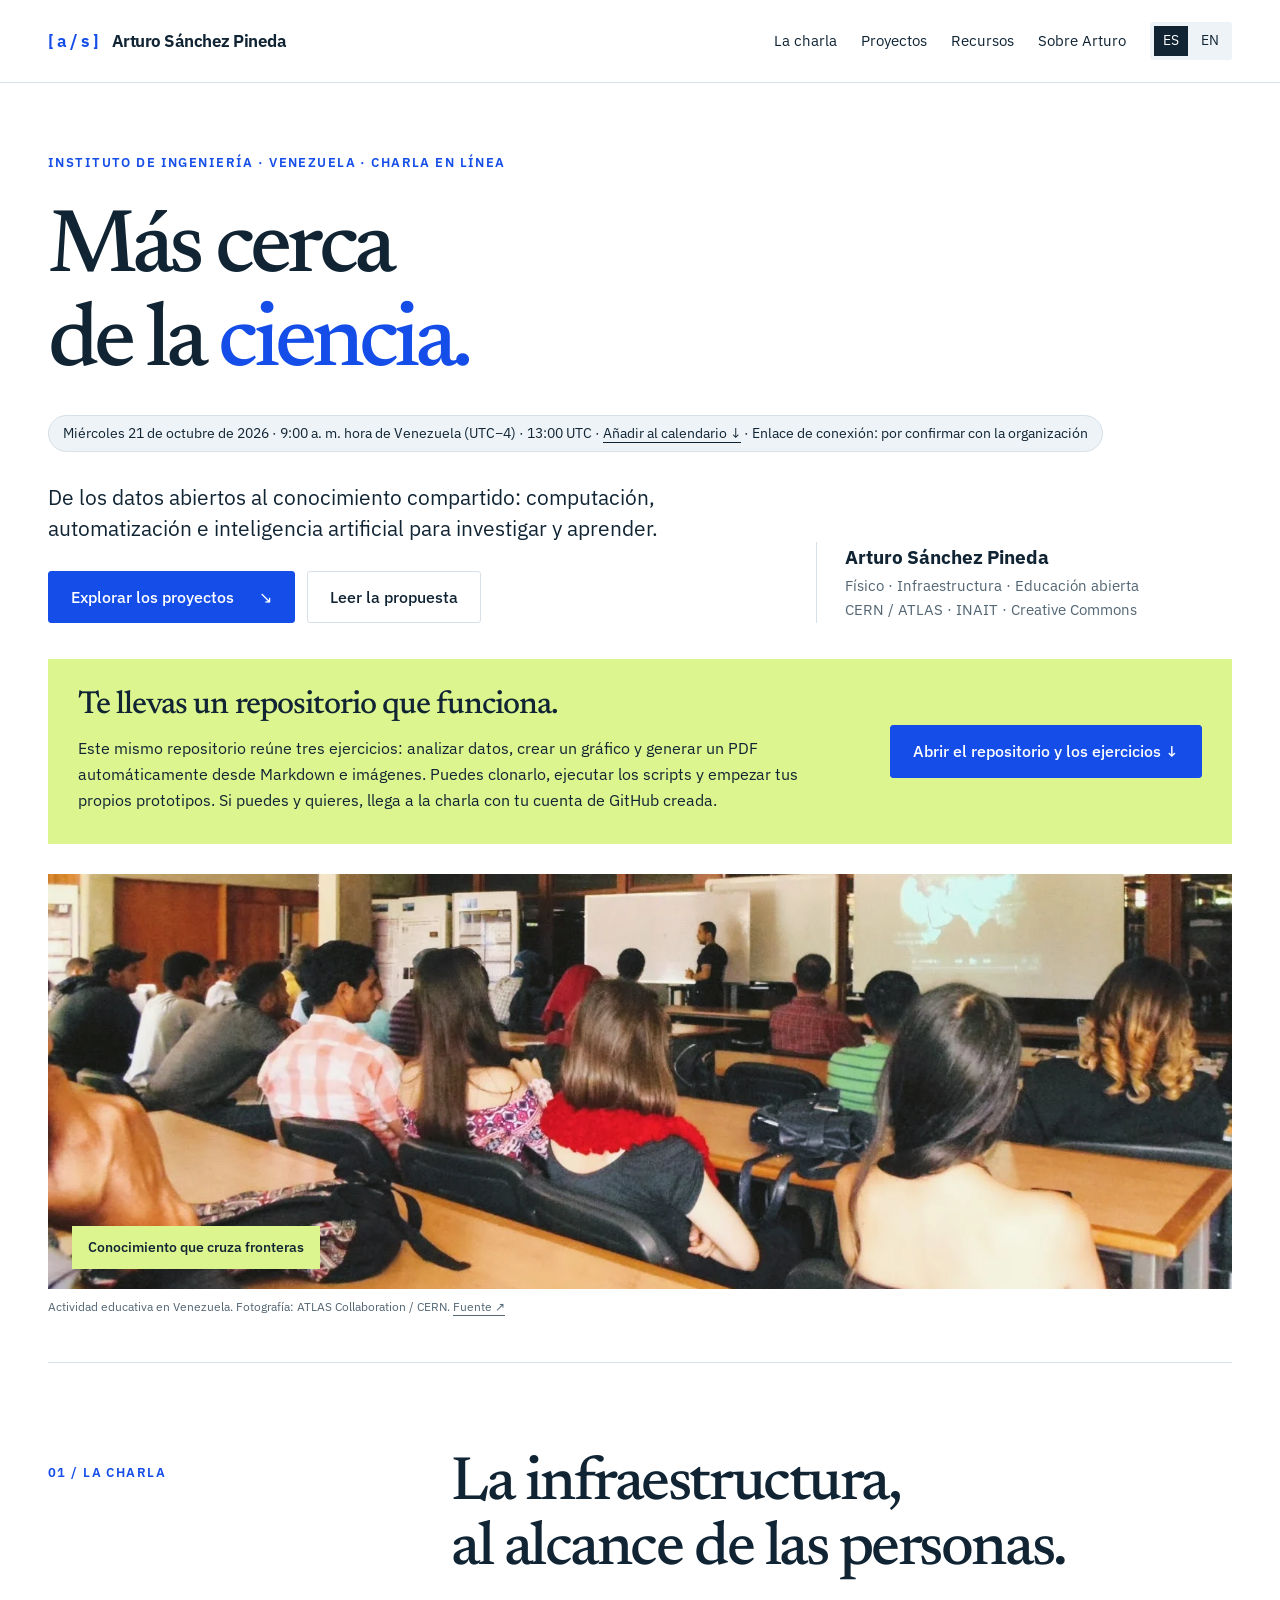
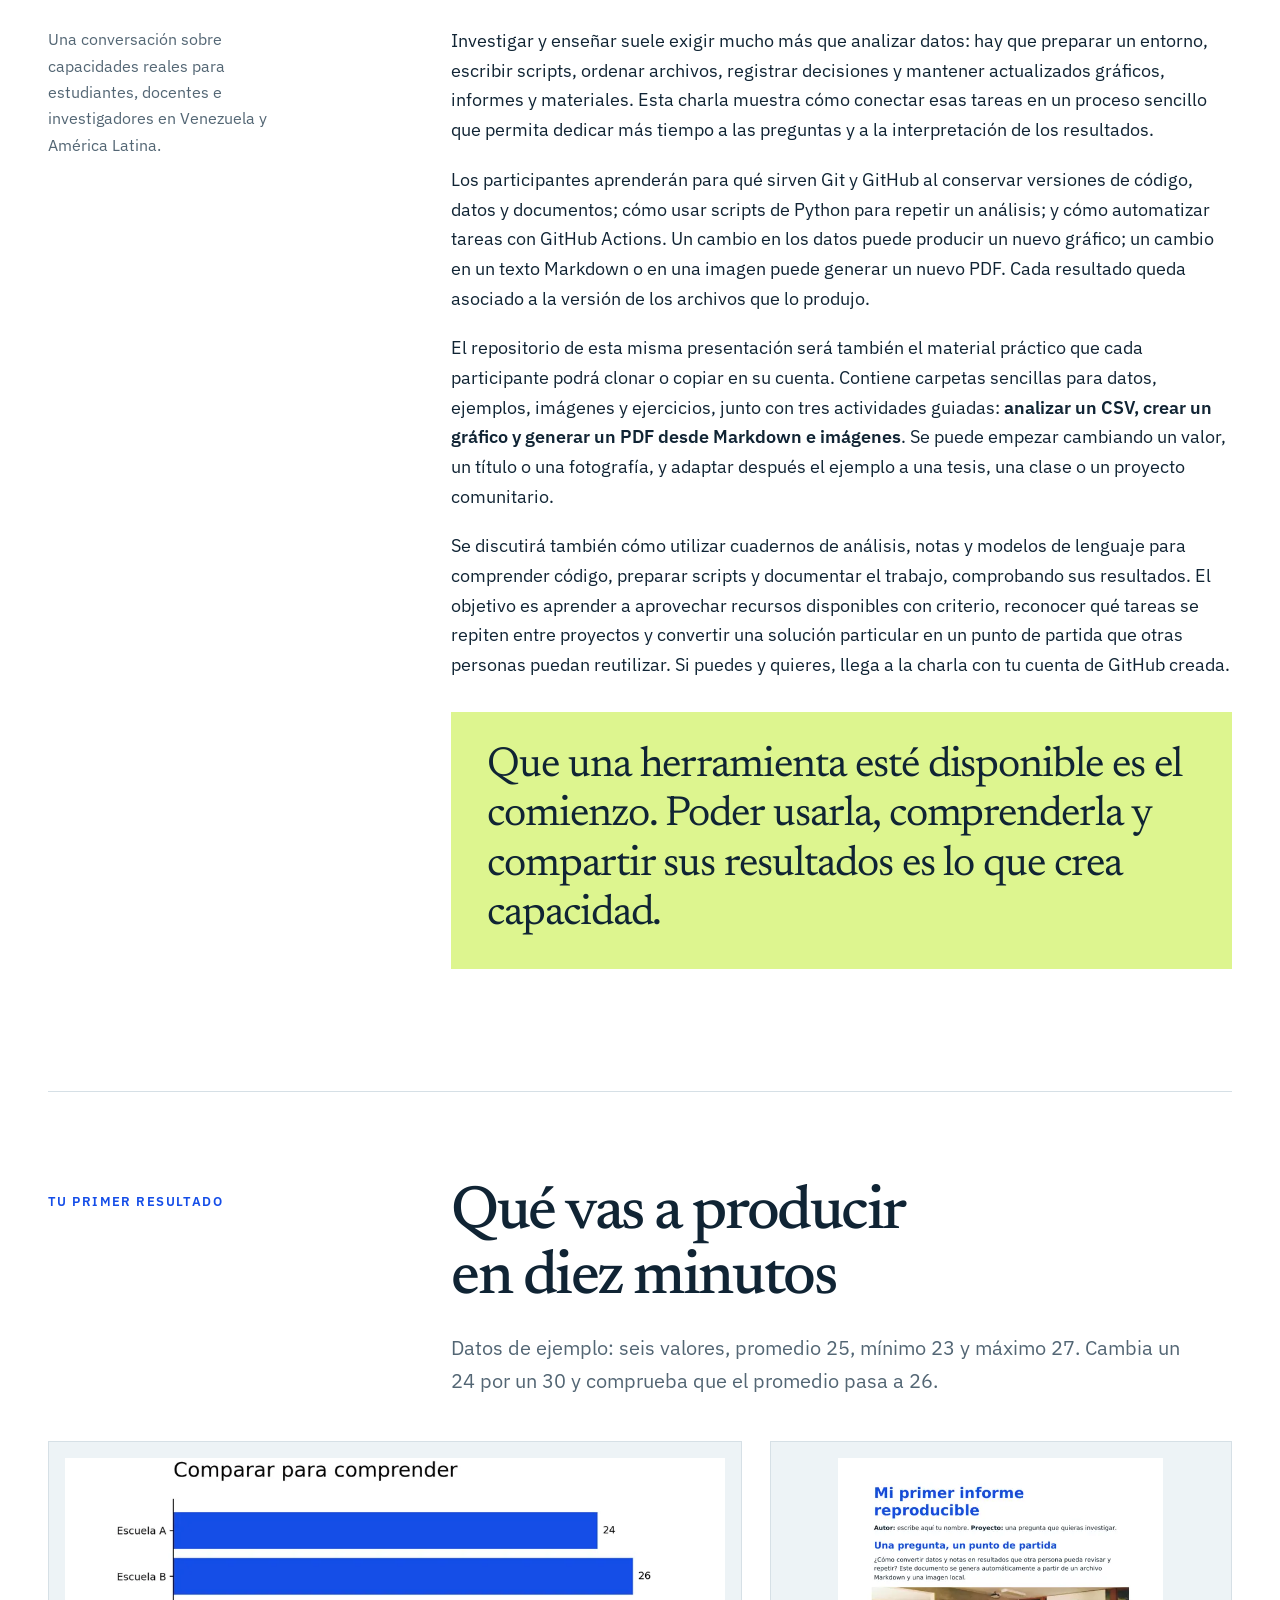
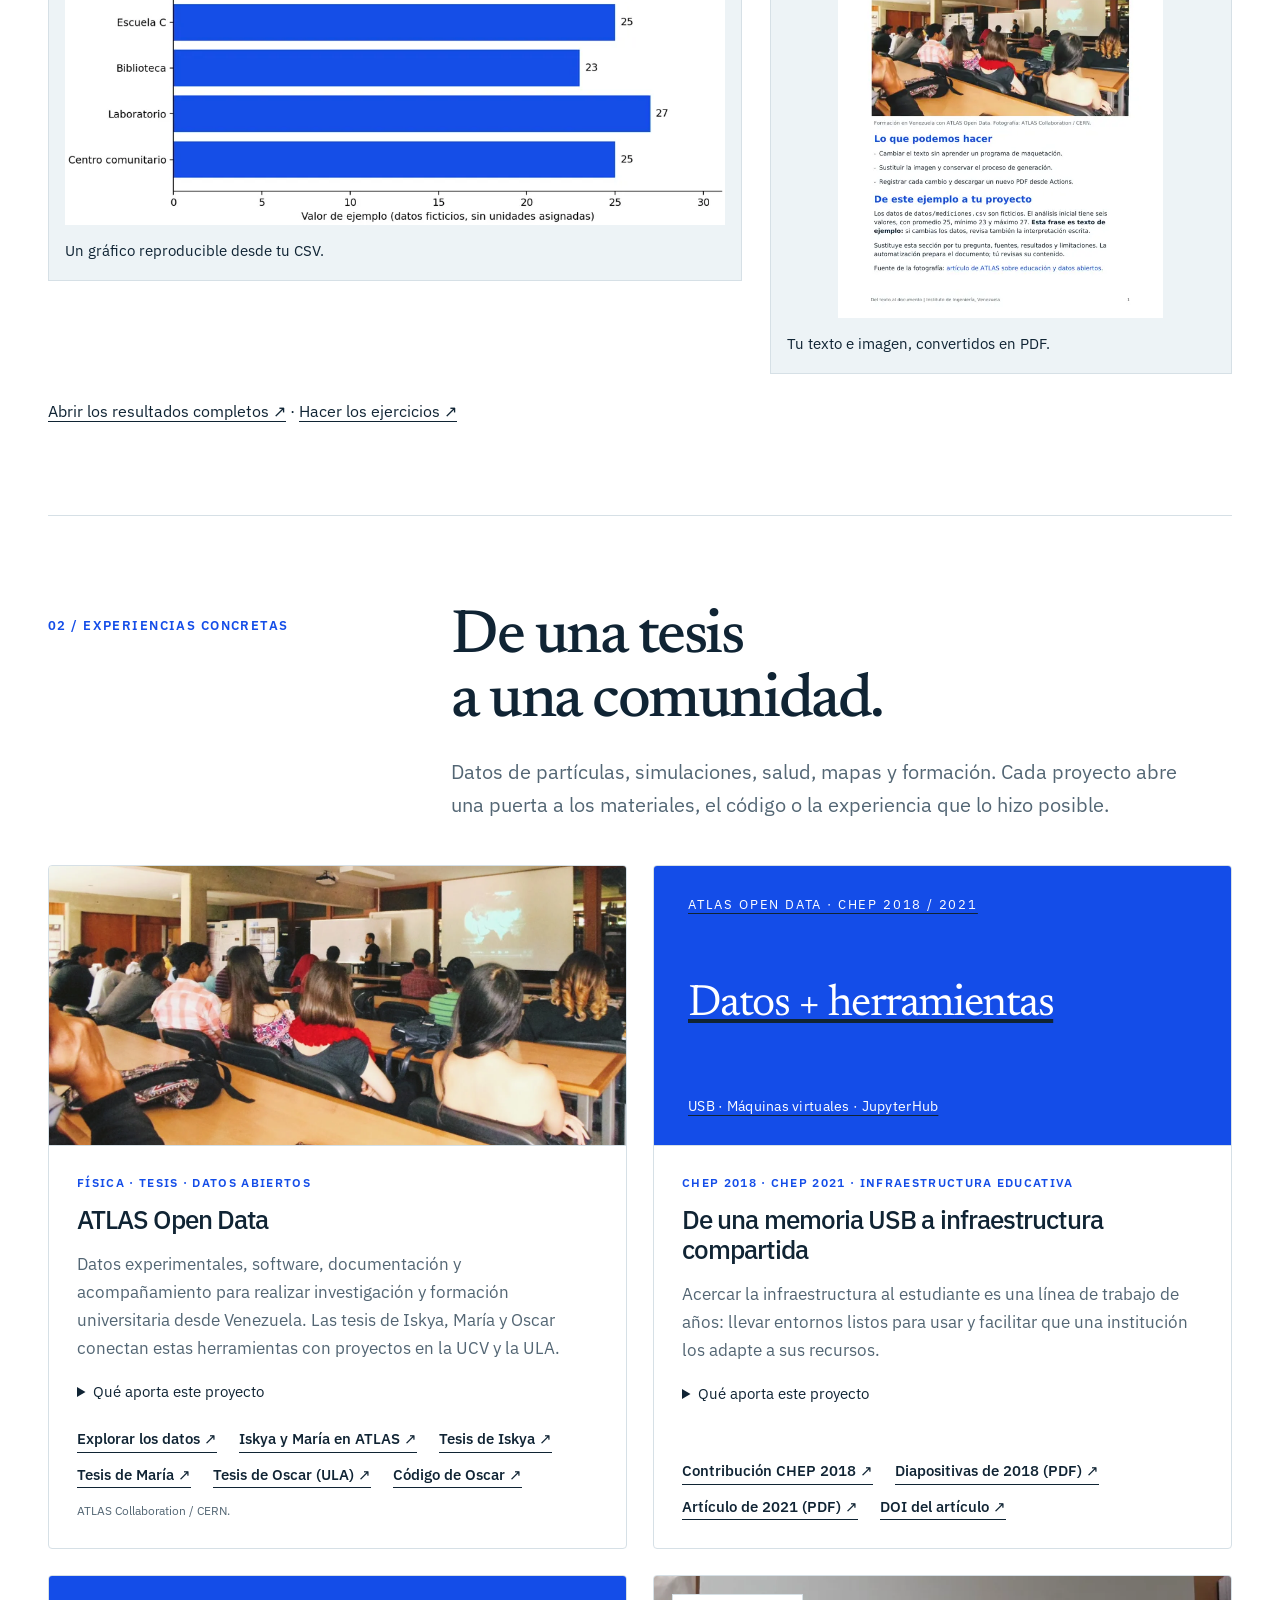
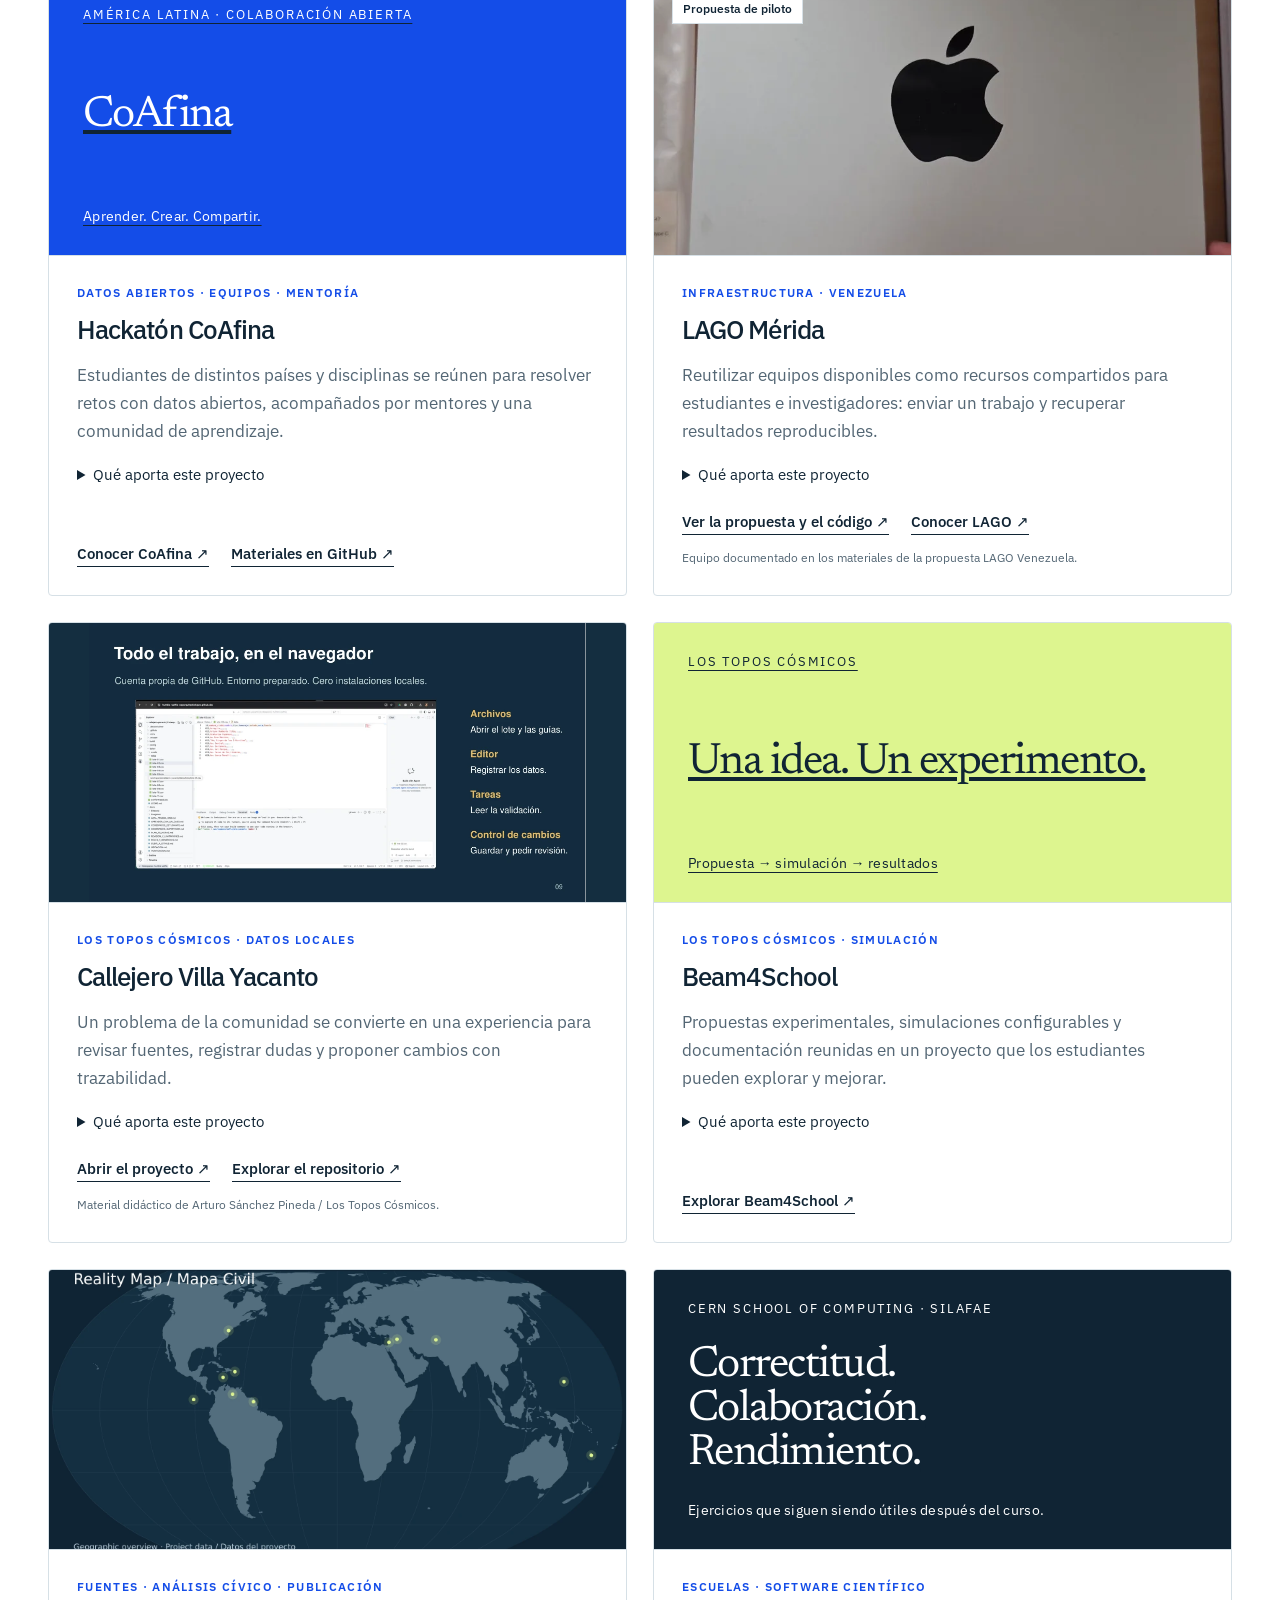
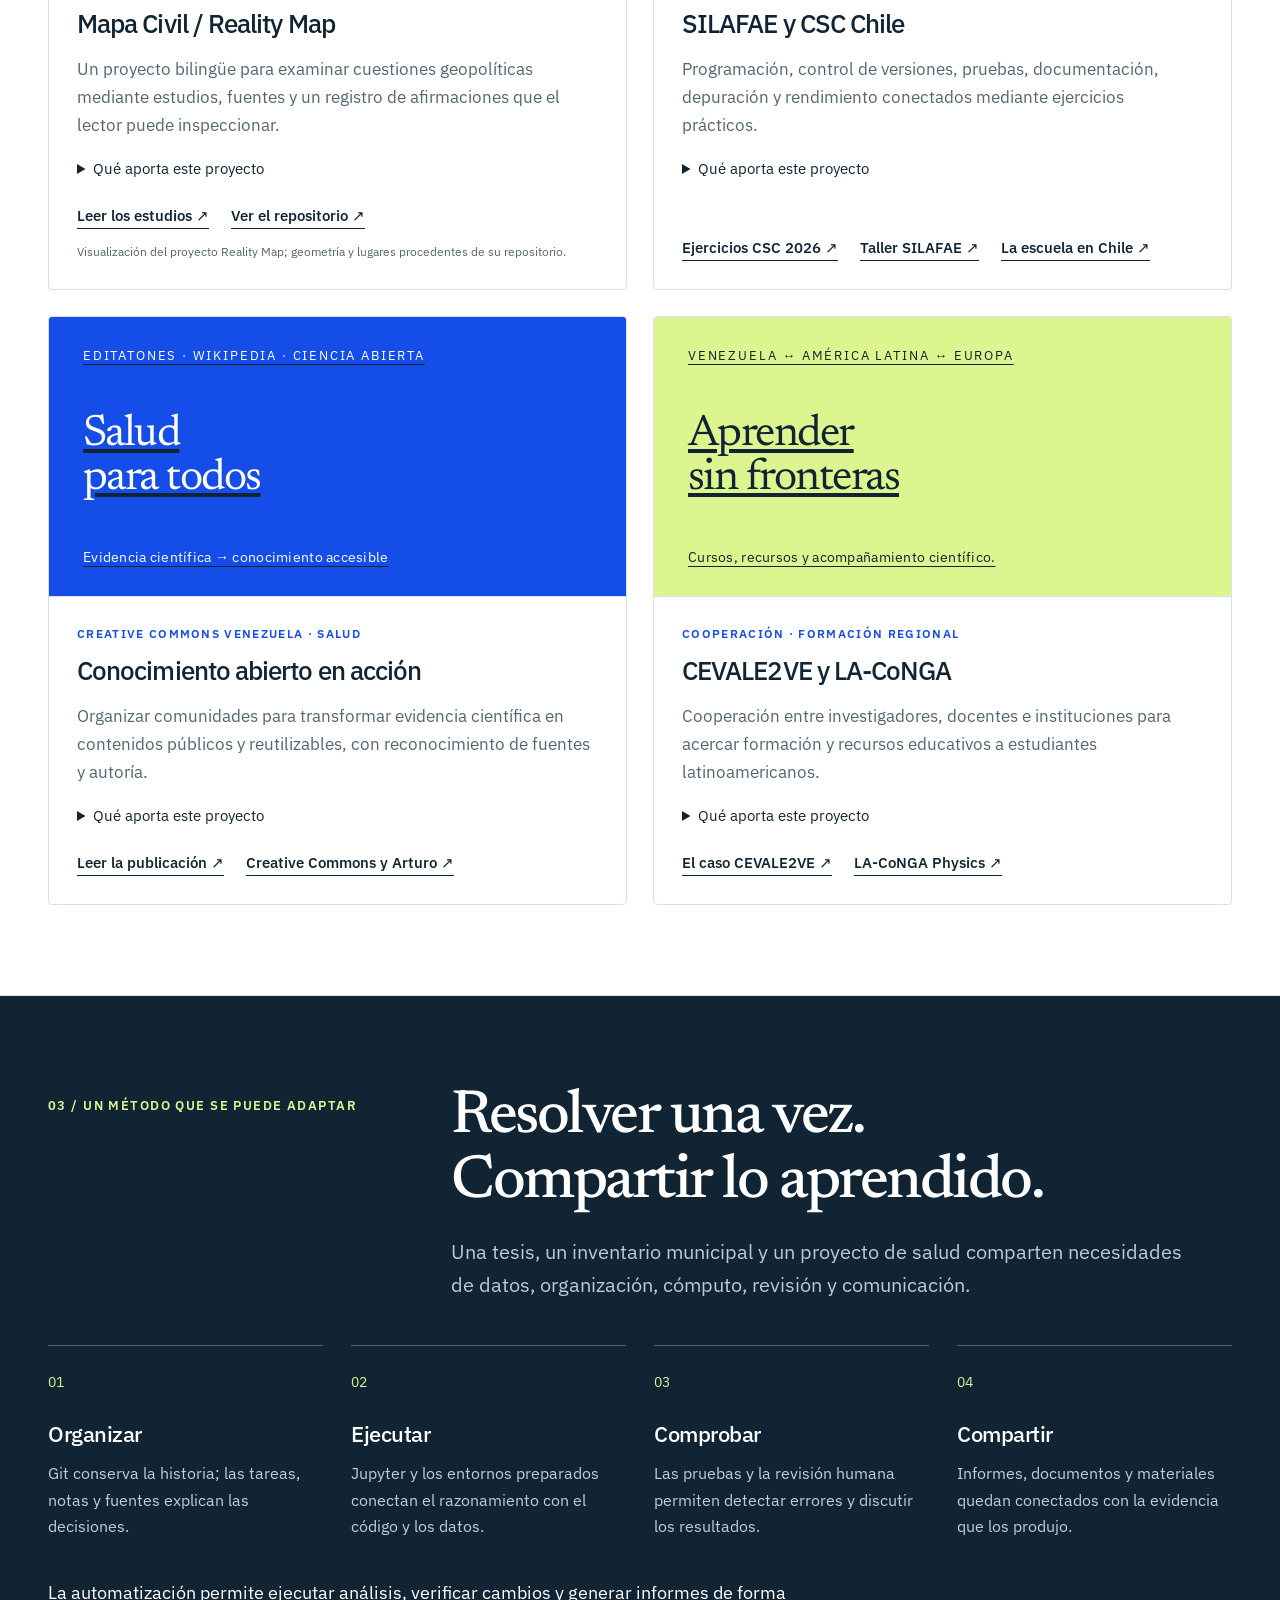
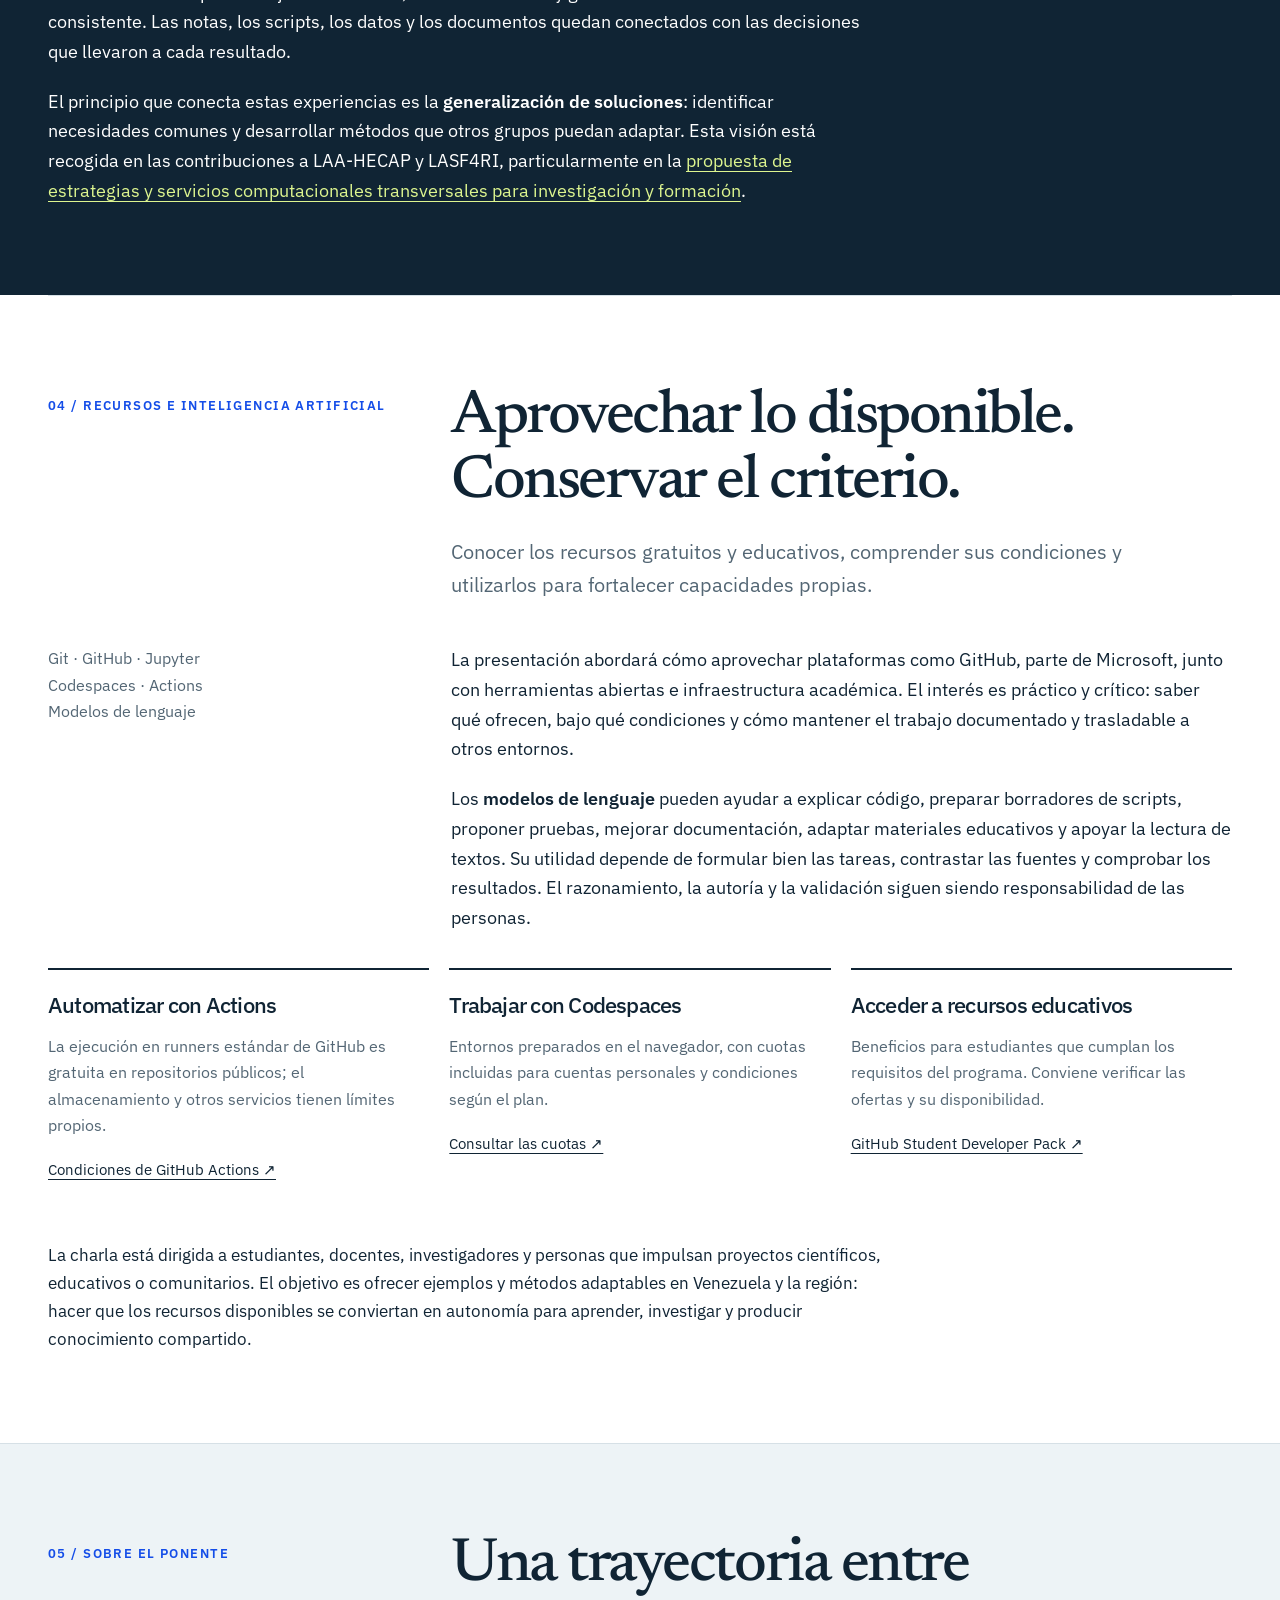
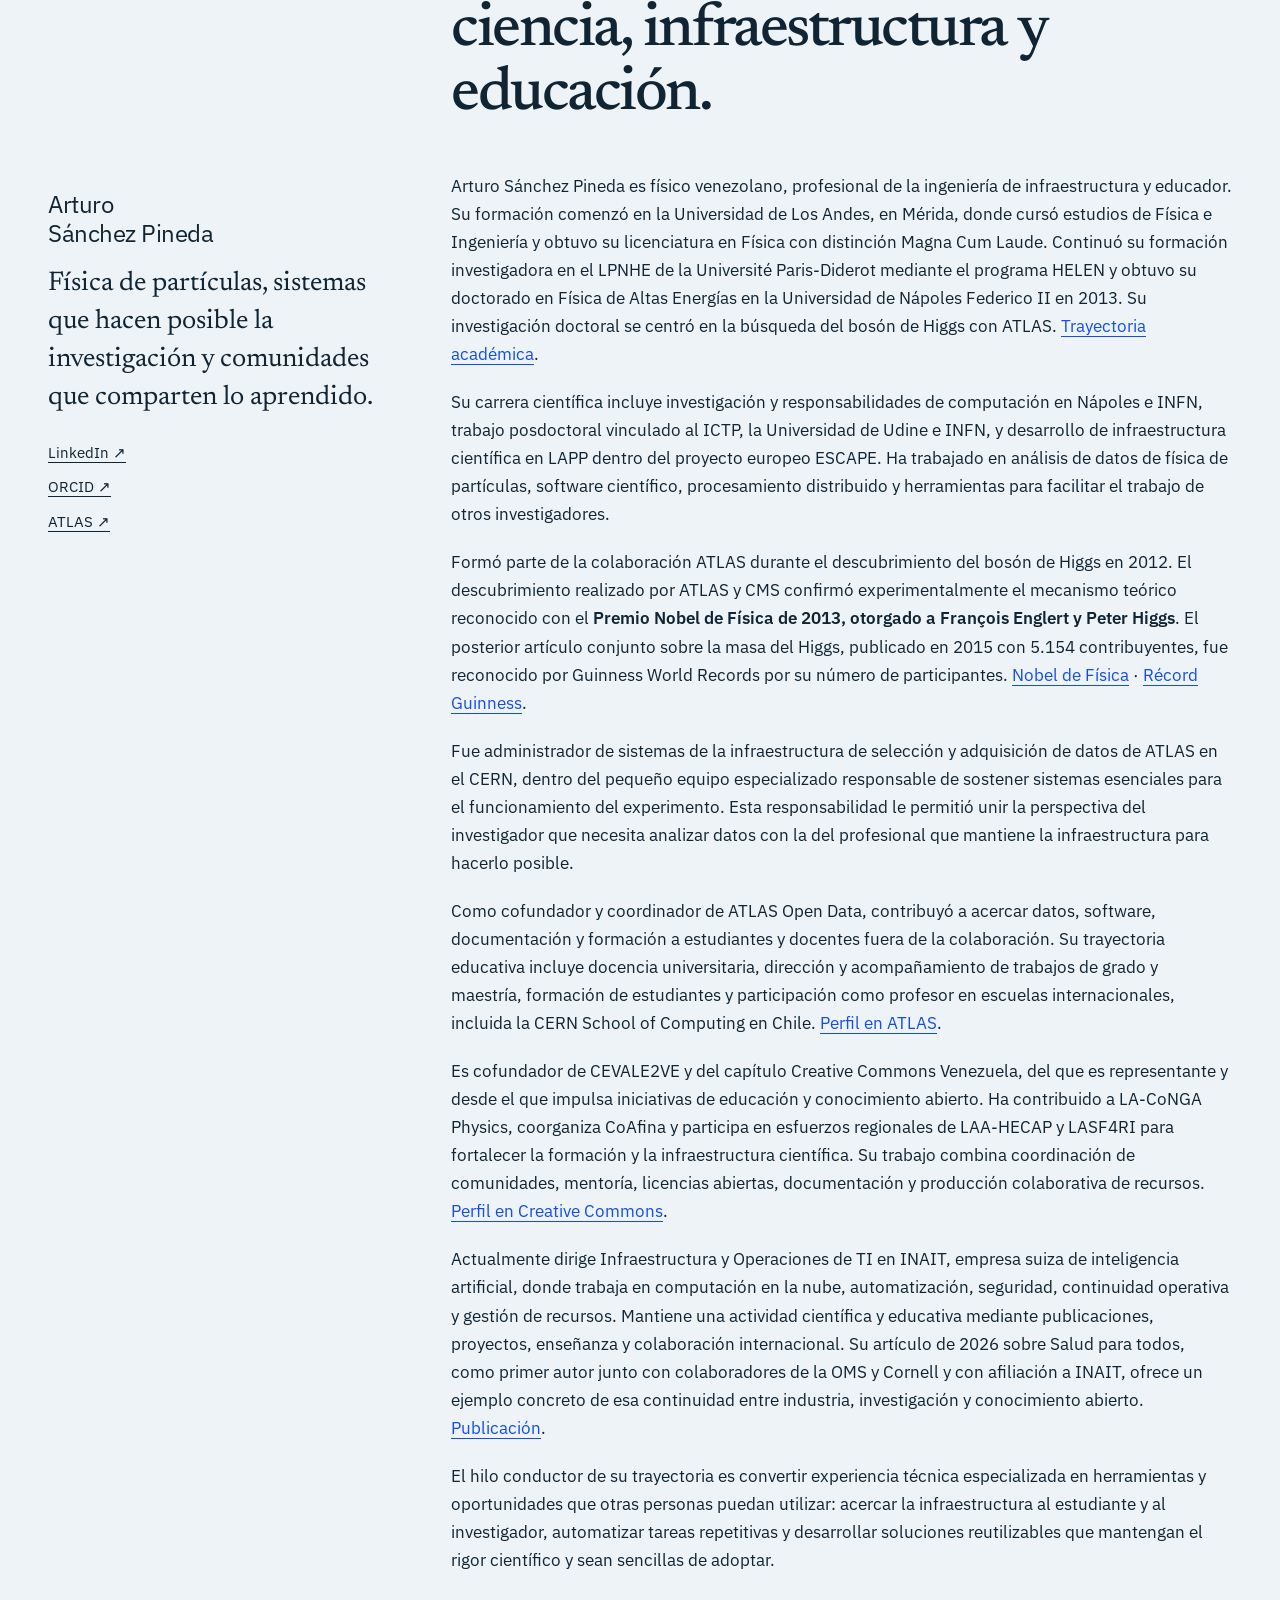
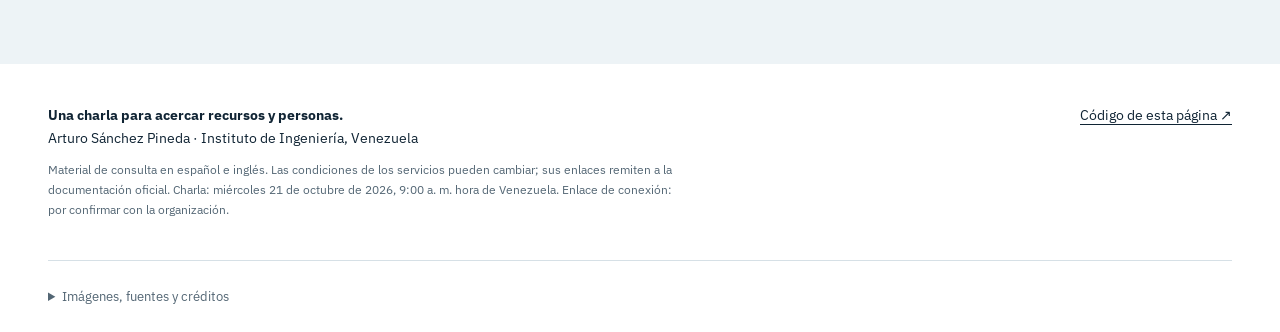
==== commit 16c6eea2: "Confirm talk date and time, add calendar files" ====
--- a/web/index.html
+++ b/web/index.html
@@ -1,8 +1,8 @@
 <!doctype html>
 <html lang="es"><head><meta charset="utf-8"><meta name="viewport" content="width=device-width,initial-scale=1">
-<title>De los datos abiertos al conocimiento compartido — Arturo Sánchez Pineda</title><meta name="description" content="Charla en línea de Arturo Sánchez Pineda para el Instituto de Ingeniería, Venezuela. Computación, automatización e inteligencia artificial para investigar y aprender.">
+<title>De los datos abiertos al conocimiento compartido — Arturo Sánchez Pineda</title><meta name="description" content="Charla en línea de Arturo Sánchez Pineda para el Instituto de Ingeniería, Venezuela: miércoles 21 de octubre de 2026, 9:00 a. m. hora de Venezuela. Computación, automatización e inteligencia artificial para investigar y aprender.">
 <meta name="author" content="Arturo Sánchez Pineda"><meta name="theme-color" content="#102434">
-<meta property="og:image" content="https://artfisica.github.io/presentacion-Instituto-de-Ingenieria-Venezuela/assets/atlas-venezuela.webp"><meta property="og:image:alt" content="Arturo imparte una actividad educativa con ATLAS Open Data en un aula en Venezuela."><meta property="og:type" content="website"><meta property="og:title" content="De los datos abiertos al conocimiento compartido"><meta property="og:description" content="Charla en línea de Arturo Sánchez Pineda para el Instituto de Ingeniería, Venezuela. Computación, automatización e inteligencia artificial para investigar y aprender."><meta property="og:locale" content="es_VE"><meta property="og:url" content="https://artfisica.github.io/presentacion-Instituto-de-Ingenieria-Venezuela/">
+<meta property="og:image" content="https://artfisica.github.io/presentacion-Instituto-de-Ingenieria-Venezuela/assets/atlas-venezuela.webp"><meta property="og:image:alt" content="Arturo imparte una actividad educativa con ATLAS Open Data en un aula en Venezuela."><meta property="og:type" content="website"><meta property="og:title" content="De los datos abiertos al conocimiento compartido"><meta property="og:description" content="Charla en línea de Arturo Sánchez Pineda para el Instituto de Ingeniería, Venezuela: miércoles 21 de octubre de 2026, 9:00 a. m. hora de Venezuela. Computación, automatización e inteligencia artificial para investigar y aprender."><meta property="og:locale" content="es_VE"><meta property="og:url" content="https://artfisica.github.io/presentacion-Instituto-de-Ingenieria-Venezuela/">
 <link rel="canonical" href="https://artfisica.github.io/presentacion-Instituto-de-Ingenieria-Venezuela/"><link rel="alternate" hreflang="es" href="https://artfisica.github.io/presentacion-Instituto-de-Ingenieria-Venezuela/"><link rel="alternate" hreflang="en" href="https://artfisica.github.io/presentacion-Instituto-de-Ingenieria-Venezuela/en.html"><link rel="alternate" hreflang="x-default" href="https://artfisica.github.io/presentacion-Instituto-de-Ingenieria-Venezuela/">
 <link rel="icon" type="image/svg+xml" href="assets/favicon.svg"><link rel="stylesheet" href="assets/style.css">
 <link rel="preload" href="assets/fonts/ibm-plex-sans-latin-wght-normal.woff2" as="font" type="font/woff2" crossorigin>
@@ -10,7 +10,7 @@
 <a class="skip" href="#main">Saltar al contenido</a>
 <header class="topbar"><nav class="wrap nav" aria-label="Principal"><a class="brand" href="index.html"><span aria-hidden="true">[ a / s ]</span> Arturo Sánchez Pineda</a><div class="navlinks"><div class="navsections"><a href="#charla">La charla</a><a href="#proyectos">Proyectos</a><a href="#recursos">Recursos</a><a href="#arturo">Sobre Arturo</a></div><div class="language" aria-label="Idioma"><a href="index.html" lang="es" hreflang="es" class="selected" aria-current="page">ES</a><a href="en.html" lang="en" hreflang="en" class="" >EN</a></div></div></nav></header>
 <main id="main">
-<section class="hero wrap" aria-labelledby="hero-title"><div class="eyebrow">Instituto de Ingeniería · Venezuela · Charla en línea</div><h1 id="hero-title">Más cerca<br>de la <em>ciencia.</em></h1><p class="event-chip">Fecha y enlace: por confirmar</p>
+<section class="hero wrap" aria-labelledby="hero-title"><div class="eyebrow">Instituto de Ingeniería · Venezuela · Charla en línea</div><h1 id="hero-title">Más cerca<br>de la <em>ciencia.</em></h1><p class="event-chip"><time datetime="2026-10-21T09:00:00-04:00">Miércoles 21 de octubre de 2026 · 9:00 a. m. hora de Venezuela (UTC−4) · 13:00 UTC</time> · <a href="assets/charla.ics" download>Añadir al calendario ↓</a> · Enlace de conexión: por confirmar con la organización</p>
 <div class="hero-bottom"><div><p class="subtitle">De los datos abiertos al conocimiento compartido: computación, automatización e inteligencia artificial para investigar y aprender.</p><div class="actions"><a class="button" href="#proyectos">Explorar los proyectos <span aria-hidden="true">↘</span></a><a class="button secondary" href="#charla">Leer la propuesta</a></div></div><p class="speaker"><strong>Arturo Sánchez Pineda</strong>Físico · Infraestructura · Educación abierta<br>CERN / ATLAS · INAIT · Creative Commons</p></div>
 <aside class="takeaway"><div><h2>Te llevas un repositorio que funciona.</h2><p>Este mismo repositorio reúne tres ejercicios: analizar datos, crear un gráfico y generar un PDF automáticamente desde Markdown e imágenes. Puedes clonarlo, ejecutar los scripts y empezar tus propios prototipos. Si puedes y quieres, llega a la charla con tu cuenta de GitHub creada.</p></div><a class="button" href="https://github.com/artfisica/presentacion-Instituto-de-Ingenieria-Venezuela#ejercicios">Abrir el repositorio y los ejercicios ↓</a></aside>
 <figure><div class="hero-image"><img src="assets/atlas-venezuela.webp" width="1600" height="799" alt="Arturo imparte una actividad educativa con ATLAS Open Data en un aula en Venezuela." fetchpriority="high"><span class="image-label">Conocimiento que cruza fronteras</span></div><figcaption class="caption">Actividad educativa en Venezuela. Fotografía: ATLAS Collaboration / CERN. <a href="https://atlas.cern/updates/blog/HEP-education-worldwide-with-atlas-open-data">Fuente ↗</a></figcaption></figure></section>
@@ -73,5 +73,5 @@
 <section class="section wrap" id="recursos"><div class="section-head"><div class="eyebrow">04 / Recursos e inteligencia artificial</div><div><h2>Aprovechar lo disponible.<br>Conservar el criterio.</h2><p>Conocer los recursos gratuitos y educativos, comprender sus condiciones y utilizarlos para fortalecer capacidades propias.</p></div></div><div class="intro-grid"><aside class="side-note">Git · GitHub · Jupyter<br>Codespaces · Actions<br>Modelos de lenguaje</aside><div class="prose"><p>La presentación abordará cómo aprovechar plataformas como GitHub, parte de Microsoft, junto con herramientas abiertas e infraestructura académica. El interés es práctico y crítico: saber qué ofrecen, bajo qué condiciones y cómo mantener el trabajo documentado y trasladable a otros entornos.</p><p>Los <strong>modelos de lenguaje</strong> pueden ayudar a explicar código, preparar borradores de scripts, proponer pruebas, mejorar documentación, adaptar materiales educativos y apoyar la lectura de textos. Su utilidad depende de formular bien las tareas, contrastar las fuentes y comprobar los resultados. El razonamiento, la autoría y la validación siguen siendo responsabilidad de las personas.</p></div></div><div class="resource-list"><article class="resource"><h3>Automatizar con Actions</h3><p>La ejecución en runners estándar de GitHub es gratuita en repositorios públicos; el almacenamiento y otros servicios tienen límites propios.</p><a href="https://docs.github.com/en/billing/concepts/product-billing/github-actions">Condiciones de GitHub Actions ↗</a></article><article class="resource"><h3>Trabajar con Codespaces</h3><p>Entornos preparados en el navegador, con cuotas incluidas para cuentas personales y condiciones según el plan.</p><a href="https://docs.github.com/en/billing/concepts/product-billing/github-codespaces">Consultar las cuotas ↗</a></article><article class="resource"><h3>Acceder a recursos educativos</h3><p>Beneficios para estudiantes que cumplan los requisitos del programa. Conviene verificar las ofertas y su disponibilidad.</p><a href="https://education.github.com/pack/">GitHub Student Developer Pack ↗</a></article></div><p class="end-note">La charla está dirigida a estudiantes, docentes, investigadores y personas que impulsan proyectos científicos, educativos o comunitarios. El objetivo es ofrecer ejemplos y métodos adaptables en Venezuela y la región: hacer que los recursos disponibles se conviertan en autonomía para aprender, investigar y producir conocimiento compartido.</p></section>
 <section class="section bio" id="arturo"><div class="wrap"><div class="section-head"><div class="eyebrow">05 / Sobre el ponente</div><h2>Una trayectoria entre<br>ciencia, infraestructura y educación.</h2></div><div class="bio-grid"><aside class="bio-aside"><p class="name">Arturo<br>Sánchez Pineda</p><p class="bio-summary">Física de partículas, sistemas que hacen posible la investigación y comunidades que comparten lo aprendido.</p><div class="profile-links"><a href="https://www.linkedin.com/in/arturo-sanchez-pineda/">LinkedIn ↗</a><a href="https://orcid.org/0000-0001-8241-7835">ORCID ↗</a><a href="https://atlas.cern/authors/arturo-sanchez-pineda">ATLAS ↗</a></div></aside><div class="prose"><p>Arturo Sánchez Pineda es físico venezolano, profesional de la ingeniería de infraestructura y educador. Su formación comenzó en la Universidad de Los Andes, en Mérida, donde cursó estudios de Física e Ingeniería y obtuvo su licenciatura en Física con distinción Magna Cum Laude. Continuó su formación investigadora en el LPNHE de la Université Paris-Diderot mediante el programa HELEN y obtuvo su doctorado en Física de Altas Energías en la Universidad de Nápoles Federico II en 2013. Su investigación doctoral se centró en la búsqueda del bosón de Higgs con ATLAS. <a href="https://twiki.org/p/pub/Main/ArturoSanchez/Arturo_Sanchez_Curriculum_June_2016.pdf">Trayectoria académica</a>.</p><p>Su carrera científica incluye investigación y responsabilidades de computación en Nápoles e INFN, trabajo posdoctoral vinculado al ICTP, la Universidad de Udine e INFN, y desarrollo de infraestructura científica en LAPP dentro del proyecto europeo ESCAPE. Ha trabajado en análisis de datos de física de partículas, software científico, procesamiento distribuido y herramientas para facilitar el trabajo de otros investigadores.</p><p>Formó parte de la colaboración ATLAS durante el descubrimiento del bosón de Higgs en 2012. El descubrimiento realizado por ATLAS y CMS confirmó experimentalmente el mecanismo teórico reconocido con el <strong>Premio Nobel de Física de 2013, otorgado a François Englert y Peter Higgs</strong>. El posterior artículo conjunto sobre la masa del Higgs, publicado en 2015 con 5.154 contribuyentes, fue reconocido por Guinness World Records por su número de participantes. <a href="https://www.nobelprize.org/prizes/physics/2013/press-release/">Nobel de Física</a> · <a href="https://www.guinnessworldrecords.com/world-records/421538-most-contributors-to-a-research-paper">Récord Guinness</a>.</p><p>Fue administrador de sistemas de la infraestructura de selección y adquisición de datos de ATLAS en el CERN, dentro del pequeño equipo especializado responsable de sostener sistemas esenciales para el funcionamiento del experimento. Esta responsabilidad le permitió unir la perspectiva del investigador que necesita analizar datos con la del profesional que mantiene la infraestructura para hacerlo posible.</p><p>Como cofundador y coordinador de ATLAS Open Data, contribuyó a acercar datos, software, documentación y formación a estudiantes y docentes fuera de la colaboración. Su trayectoria educativa incluye docencia universitaria, dirección y acompañamiento de trabajos de grado y maestría, formación de estudiantes y participación como profesor en escuelas internacionales, incluida la CERN School of Computing en Chile. <a href="https://atlas.cern/authors/arturo-sanchez-pineda">Perfil en ATLAS</a>.</p><p>Es cofundador de CEVALE2VE y del capítulo Creative Commons Venezuela, del que es representante y desde el que impulsa iniciativas de educación y conocimiento abierto. Ha contribuido a LA-CoNGA Physics, coorganiza CoAfina y participa en esfuerzos regionales de LAA-HECAP y LASF4RI para fortalecer la formación y la infraestructura científica. Su trabajo combina coordinación de comunidades, mentoría, licencias abiertas, documentación y producción colaborativa de recursos. <a href="https://creativecommons.org/2021/08/24/meet-the-cc-summit-presenter-arturo-sanchez-pineda/">Perfil en Creative Commons</a>.</p><p>Actualmente dirige Infraestructura y Operaciones de TI en INAIT, empresa suiza de inteligencia artificial, donde trabaja en computación en la nube, automatización, seguridad, continuidad operativa y gestión de recursos. Mantiene una actividad científica y educativa mediante publicaciones, proyectos, enseñanza y colaboración internacional. Su artículo de 2026 sobre Salud para todos, como primer autor junto con colaboradores de la OMS y Cornell y con afiliación a INAIT, ofrece un ejemplo concreto de esa continuidad entre industria, investigación y conocimiento abierto. <a href="https://www.alanrevista.org/ediciones/2026/1/art-6">Publicación</a>.</p><p>El hilo conductor de su trayectoria es convertir experiencia técnica especializada en herramientas y oportunidades que otras personas puedan utilizar: acercar la infraestructura al estudiante y al investigador, automatizar tareas repetitivas y desarrollar soluciones reutilizables que mantengan el rigor científico y sean sencillas de adoptar.</p></div></div></div></section>
 </main>
-<footer class="wrap"><div class="footer"><div><strong>Una charla para acercar recursos y personas.</strong><br>Arturo Sánchez Pineda · Instituto de Ingeniería, Venezuela<small>Material de consulta en español e inglés. Las condiciones de los servicios pueden cambiar; sus enlaces remiten a la documentación oficial. Fecha y enlace de conexión de la charla: por confirmar con la organización.</small></div><a href="https://github.com/artfisica/presentacion-Instituto-de-Ingenieria-Venezuela">Código de esta página ↗</a></div><details class="credits"><summary>Imágenes, fuentes y créditos</summary><p>Las fotografías y materiales se muestran como documentación de los proyectos. Foto de formación: ATLAS Collaboration / CERN, tomada del artículo enlazado. Equipo LAGO y lámina del Callejero: materiales del proyecto aportados por Arturo. Mapa: geometría de Natural Earth y datos del repositorio Reality Map. Tipografías IBM Plex Sans y Newsreader bajo SIL Open Font License. Los nombres de instituciones y plataformas identifican colaboraciones y recursos; no implican patrocinio de esta charla. Código original: MIT. Texto y materiales originales de Arturo: CC BY 4.0; se conservan las excepciones de terceros. <a href="https://github.com/artfisica/presentacion-Instituto-de-Ingenieria-Venezuela/blob/main/LICENSE">Licencias</a> · <a href="https://github.com/artfisica/presentacion-Instituto-de-Ingenieria-Venezuela/blob/main/CITATION.cff">Cómo citar</a>.</p></details></footer>
+<footer class="wrap"><div class="footer"><div><strong>Una charla para acercar recursos y personas.</strong><br>Arturo Sánchez Pineda · Instituto de Ingeniería, Venezuela<small>Material de consulta en español e inglés. Las condiciones de los servicios pueden cambiar; sus enlaces remiten a la documentación oficial. Charla: miércoles 21 de octubre de 2026, 9:00 a. m. hora de Venezuela. Enlace de conexión: por confirmar con la organización.</small></div><a href="https://github.com/artfisica/presentacion-Instituto-de-Ingenieria-Venezuela">Código de esta página ↗</a></div><details class="credits"><summary>Imágenes, fuentes y créditos</summary><p>Las fotografías y materiales se muestran como documentación de los proyectos. Foto de formación: ATLAS Collaboration / CERN, tomada del artículo enlazado. Equipo LAGO y lámina del Callejero: materiales del proyecto aportados por Arturo. Mapa: geometría de Natural Earth y datos del repositorio Reality Map. Tipografías IBM Plex Sans y Newsreader bajo SIL Open Font License. Los nombres de instituciones y plataformas identifican colaboraciones y recursos; no implican patrocinio de esta charla. Código original: MIT. Texto y materiales originales de Arturo: CC BY 4.0; se conservan las excepciones de terceros. <a href="https://github.com/artfisica/presentacion-Instituto-de-Ingenieria-Venezuela/blob/main/LICENSE">Licencias</a> · <a href="https://github.com/artfisica/presentacion-Instituto-de-Ingenieria-Venezuela/blob/main/CITATION.cff">Cómo citar</a>.</p></details></footer>
 </body></html>
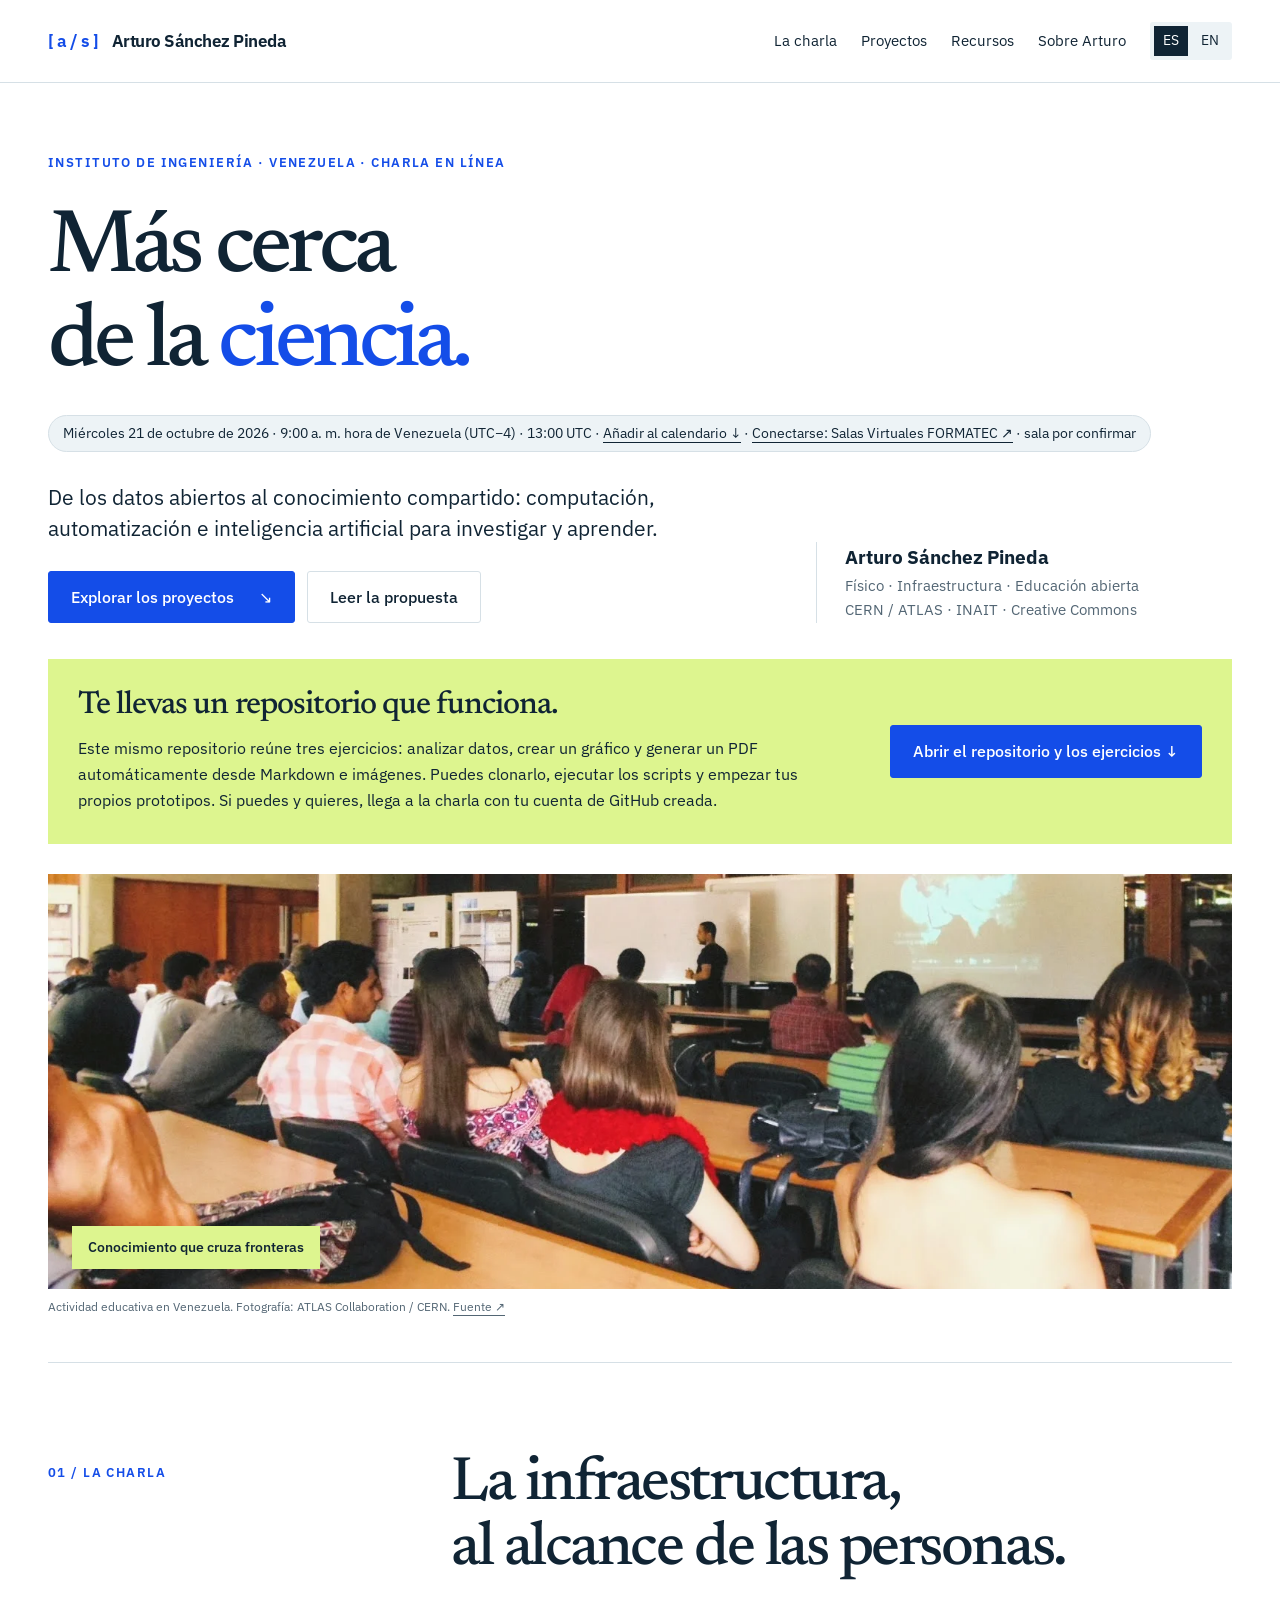
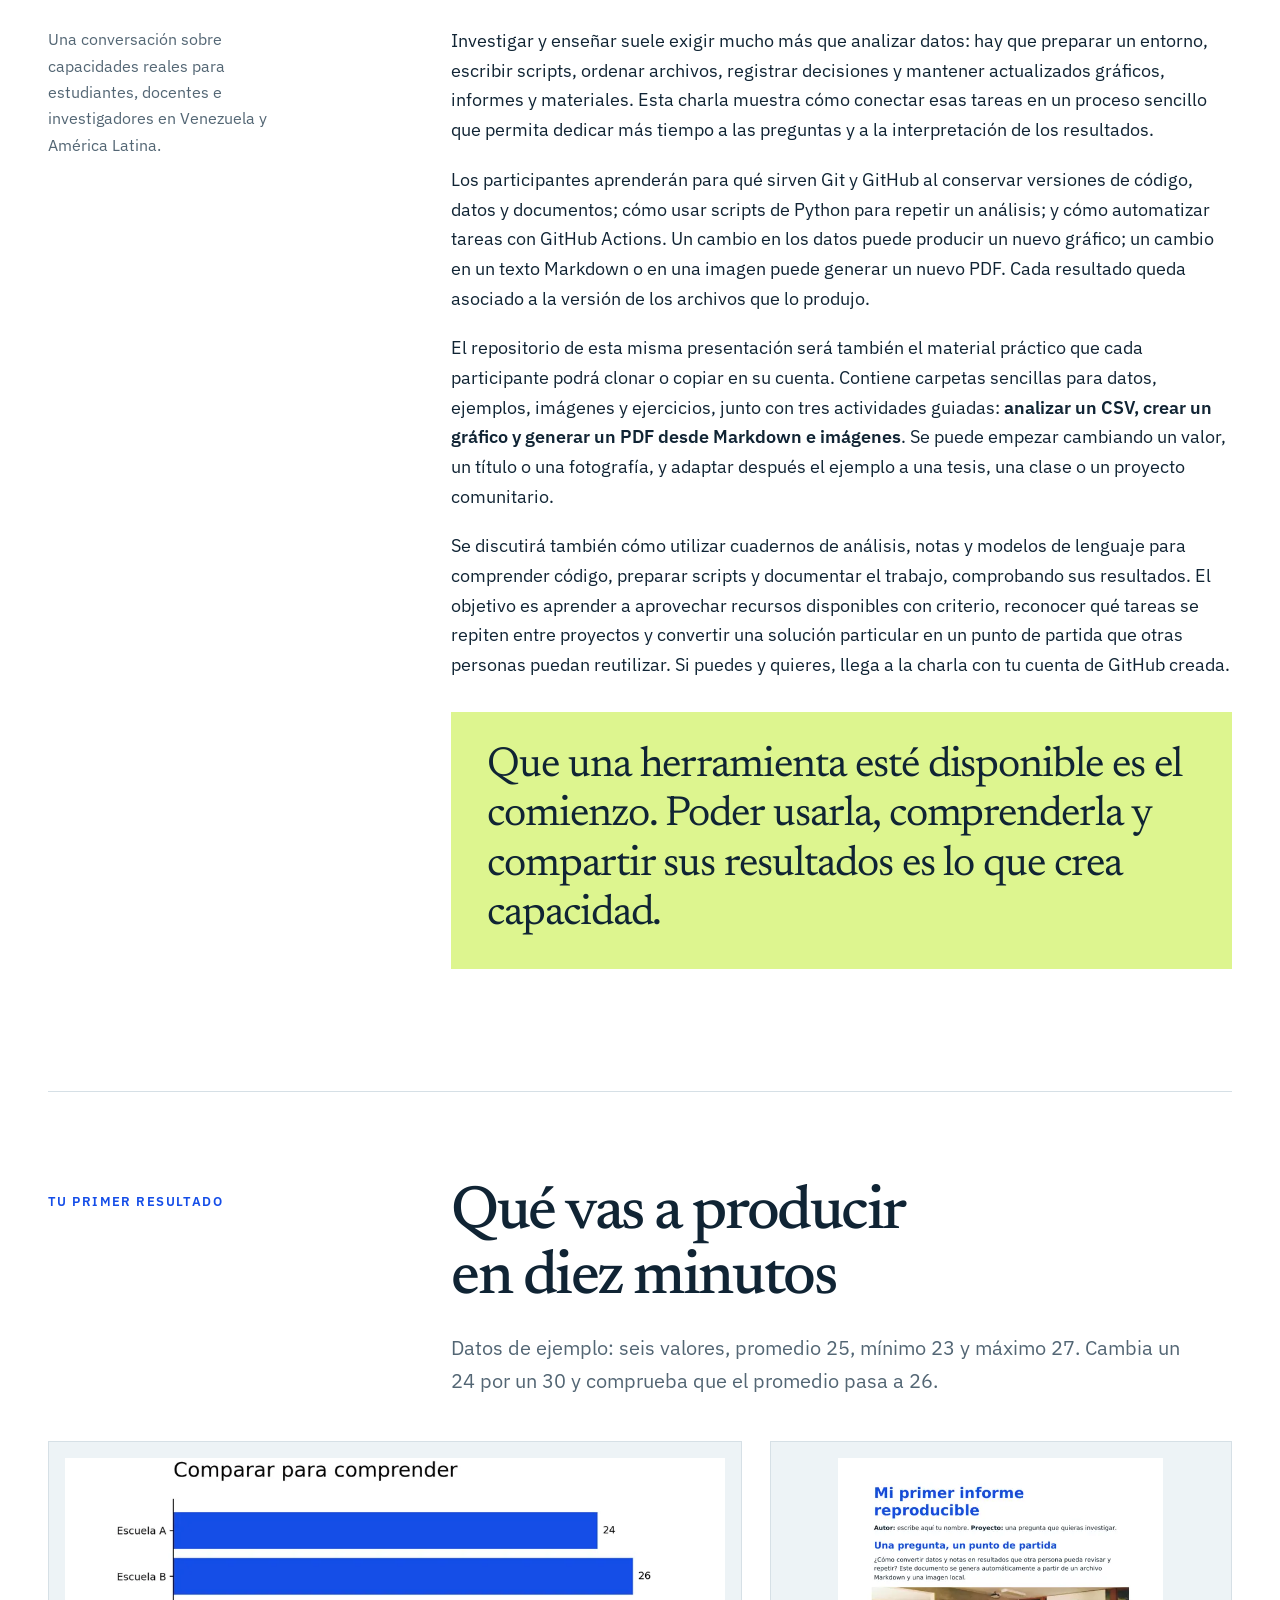
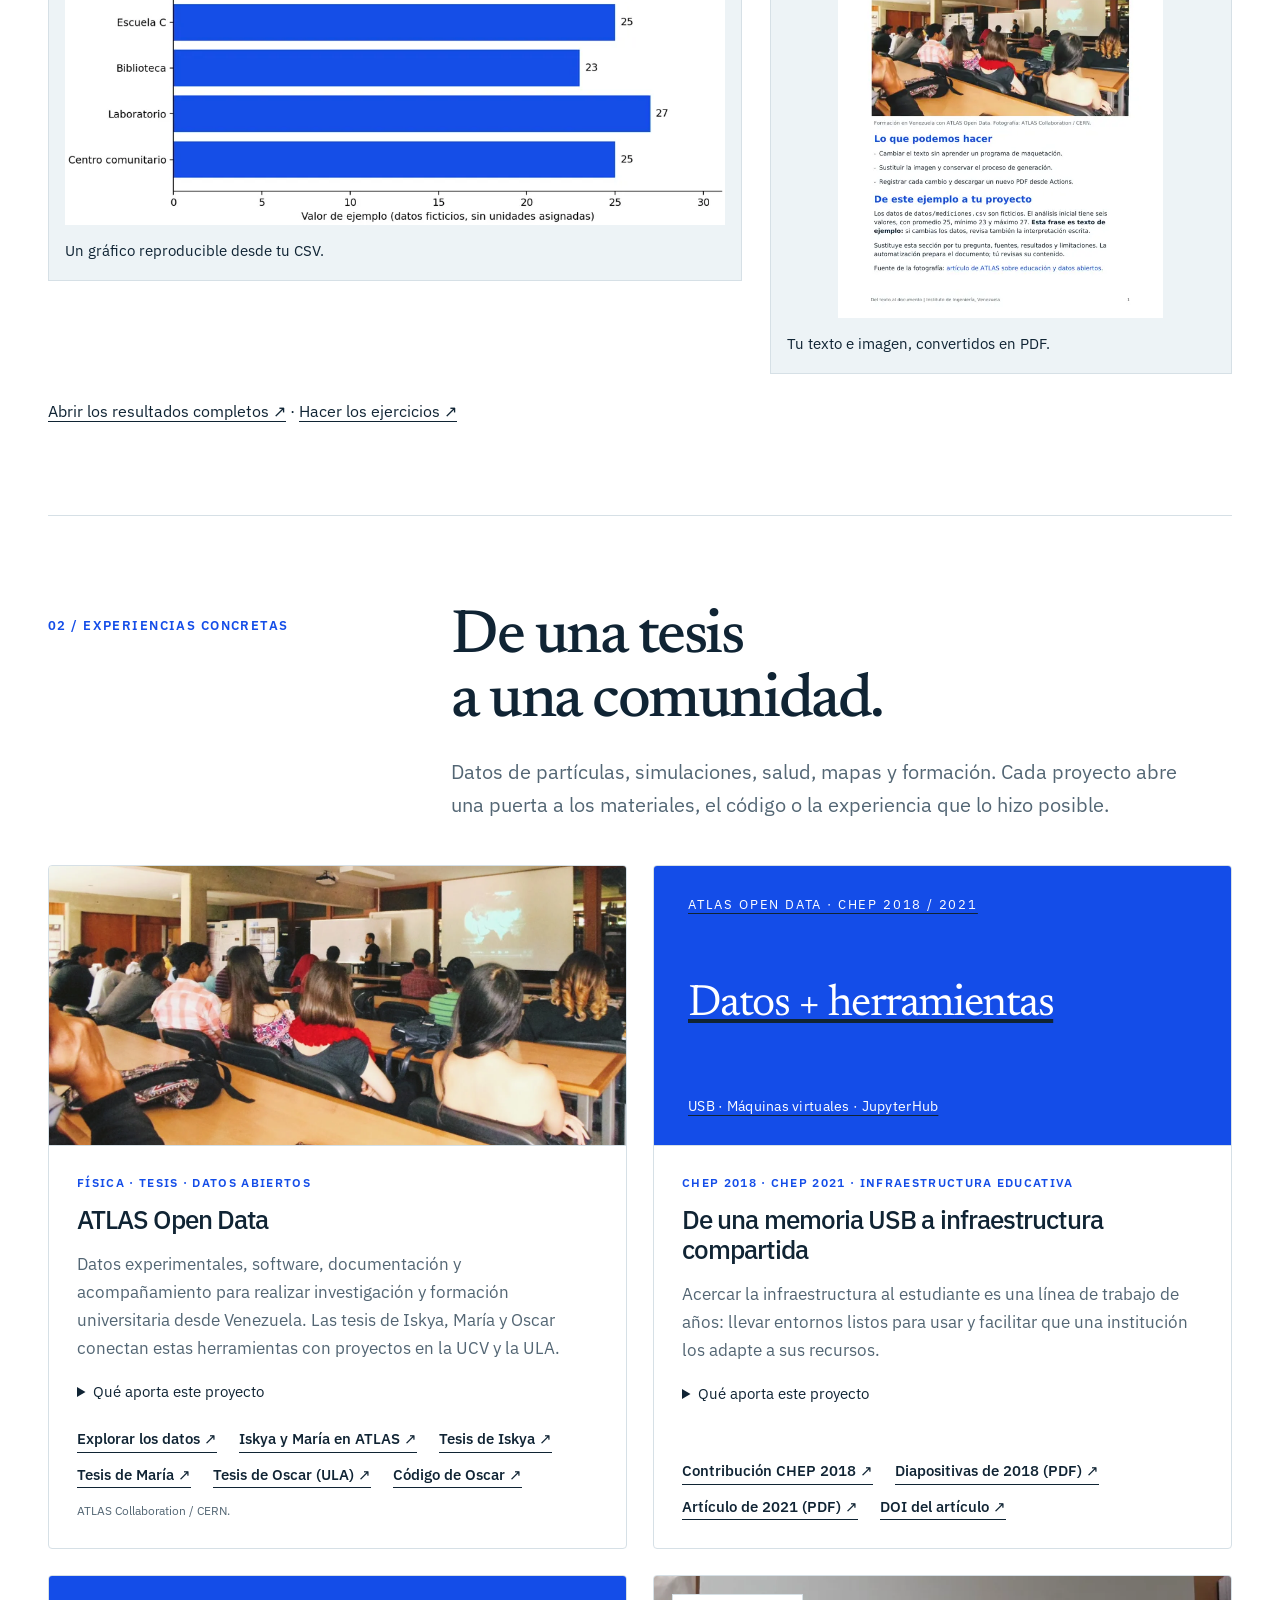
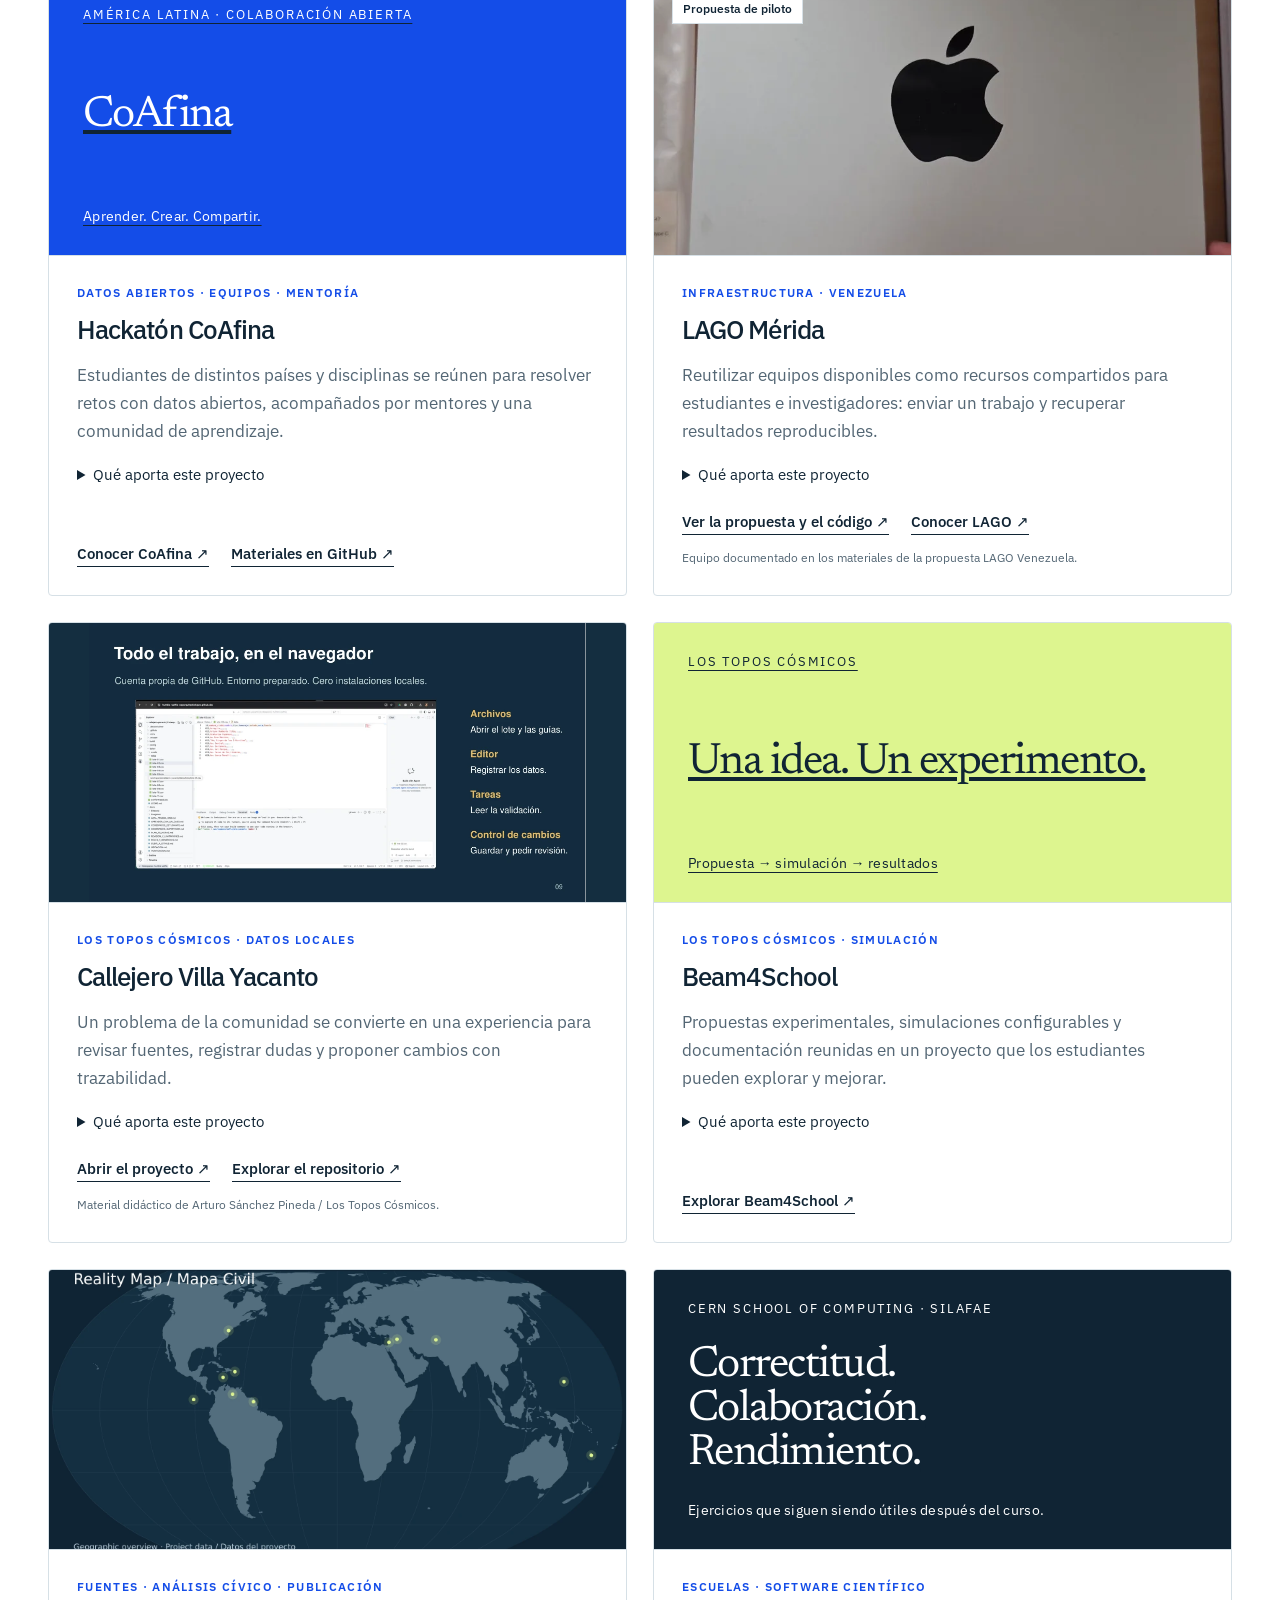
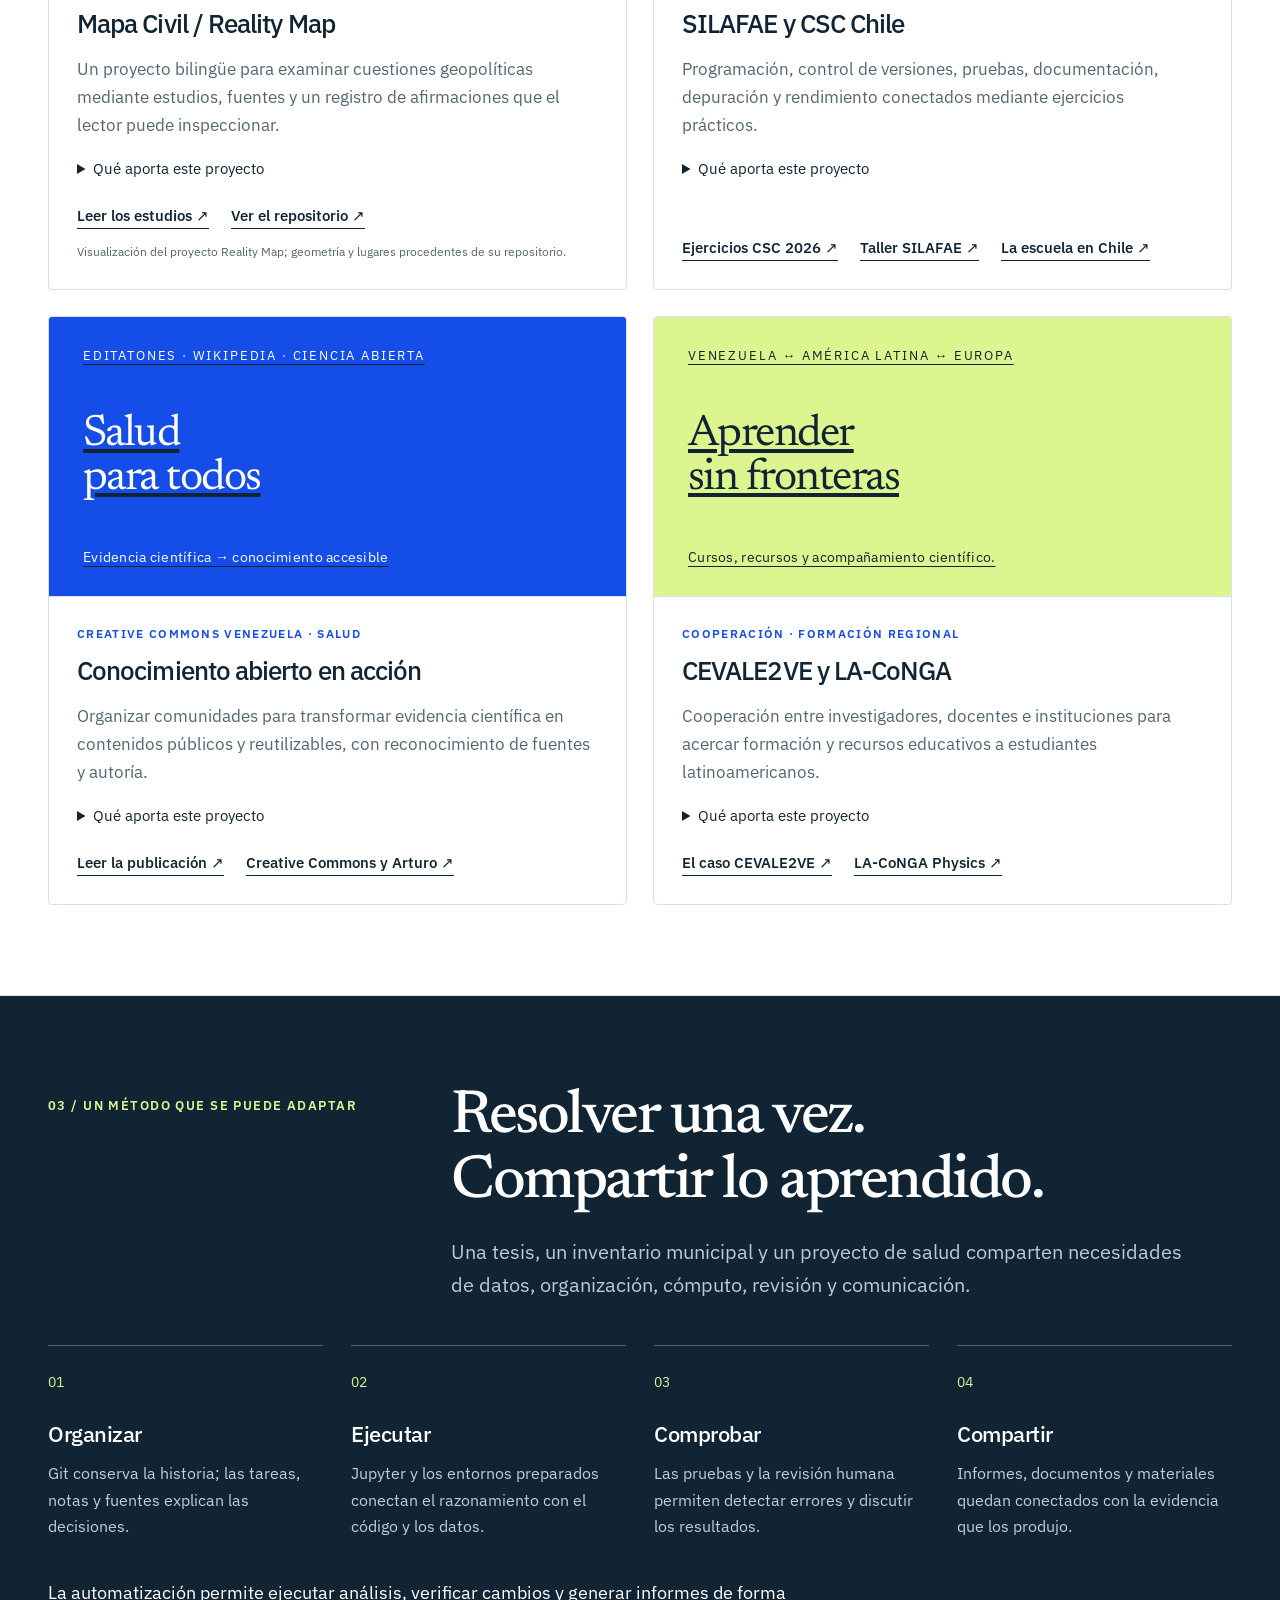
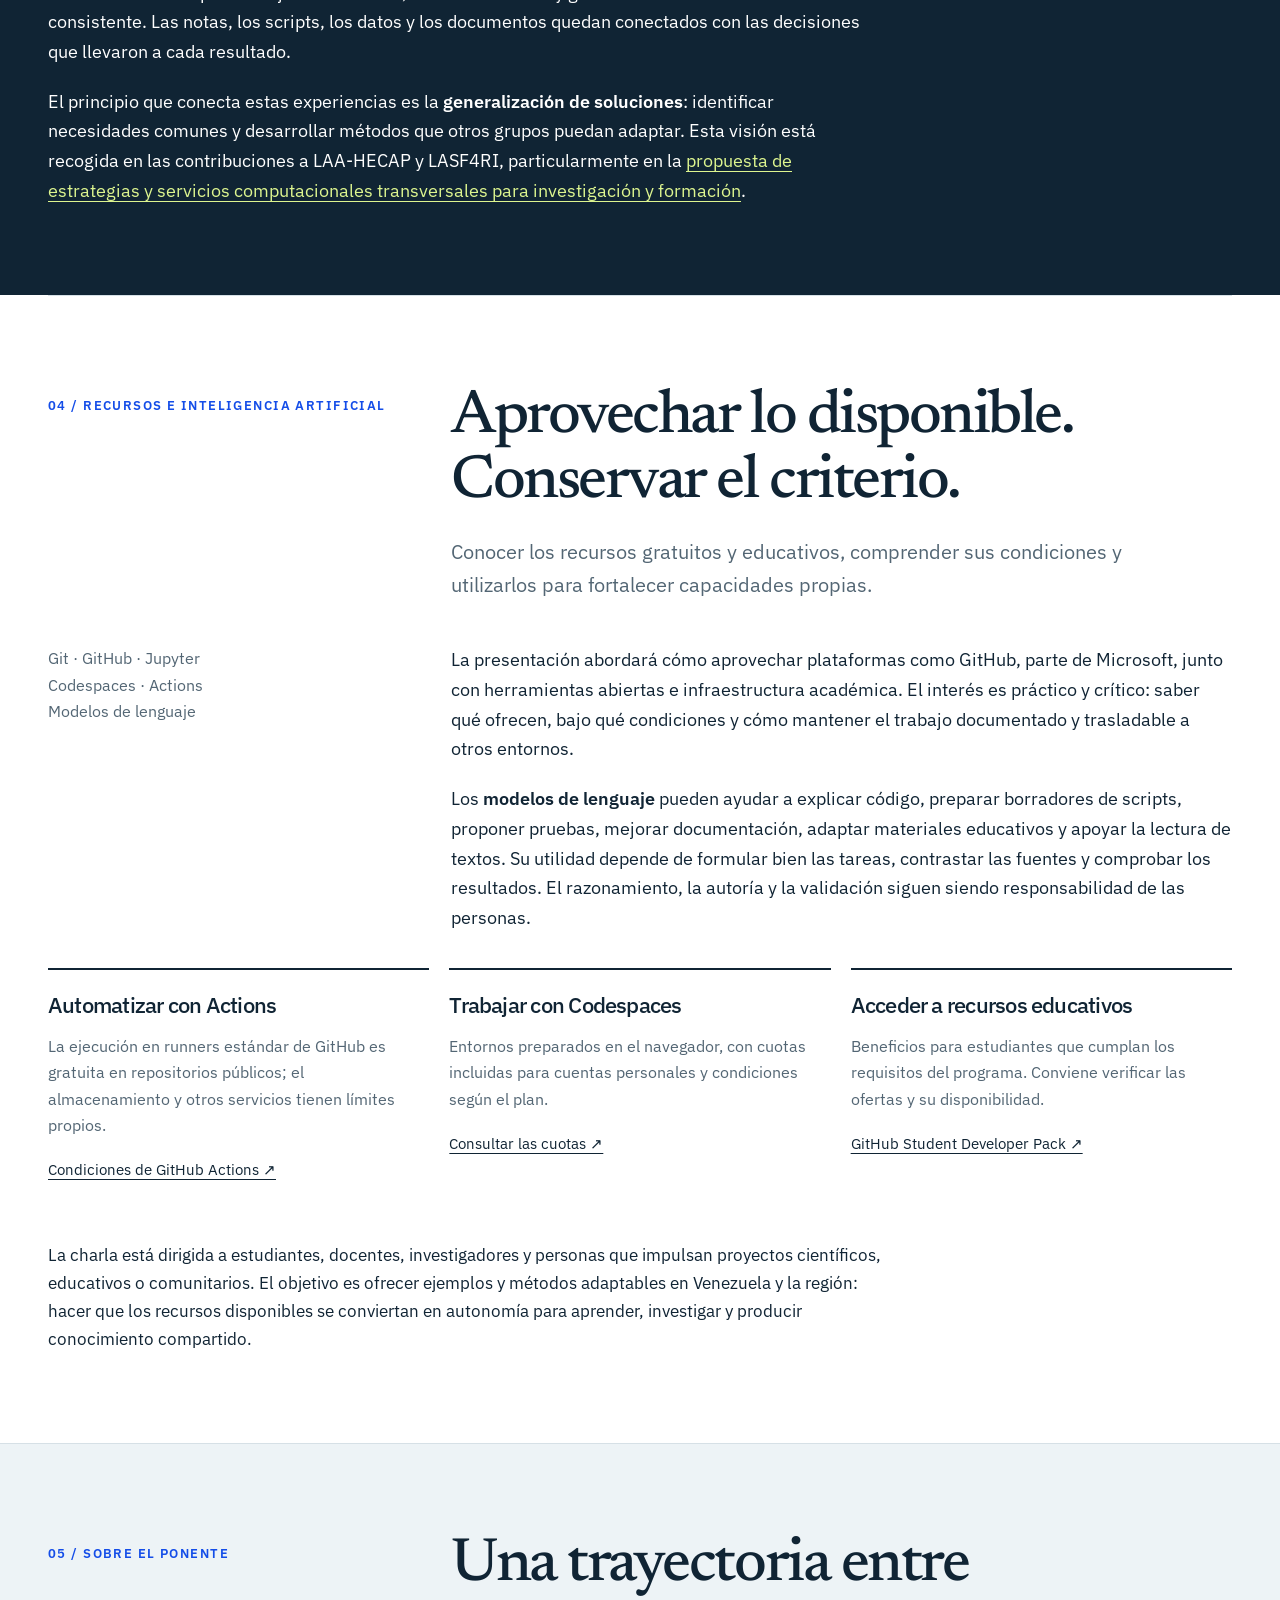
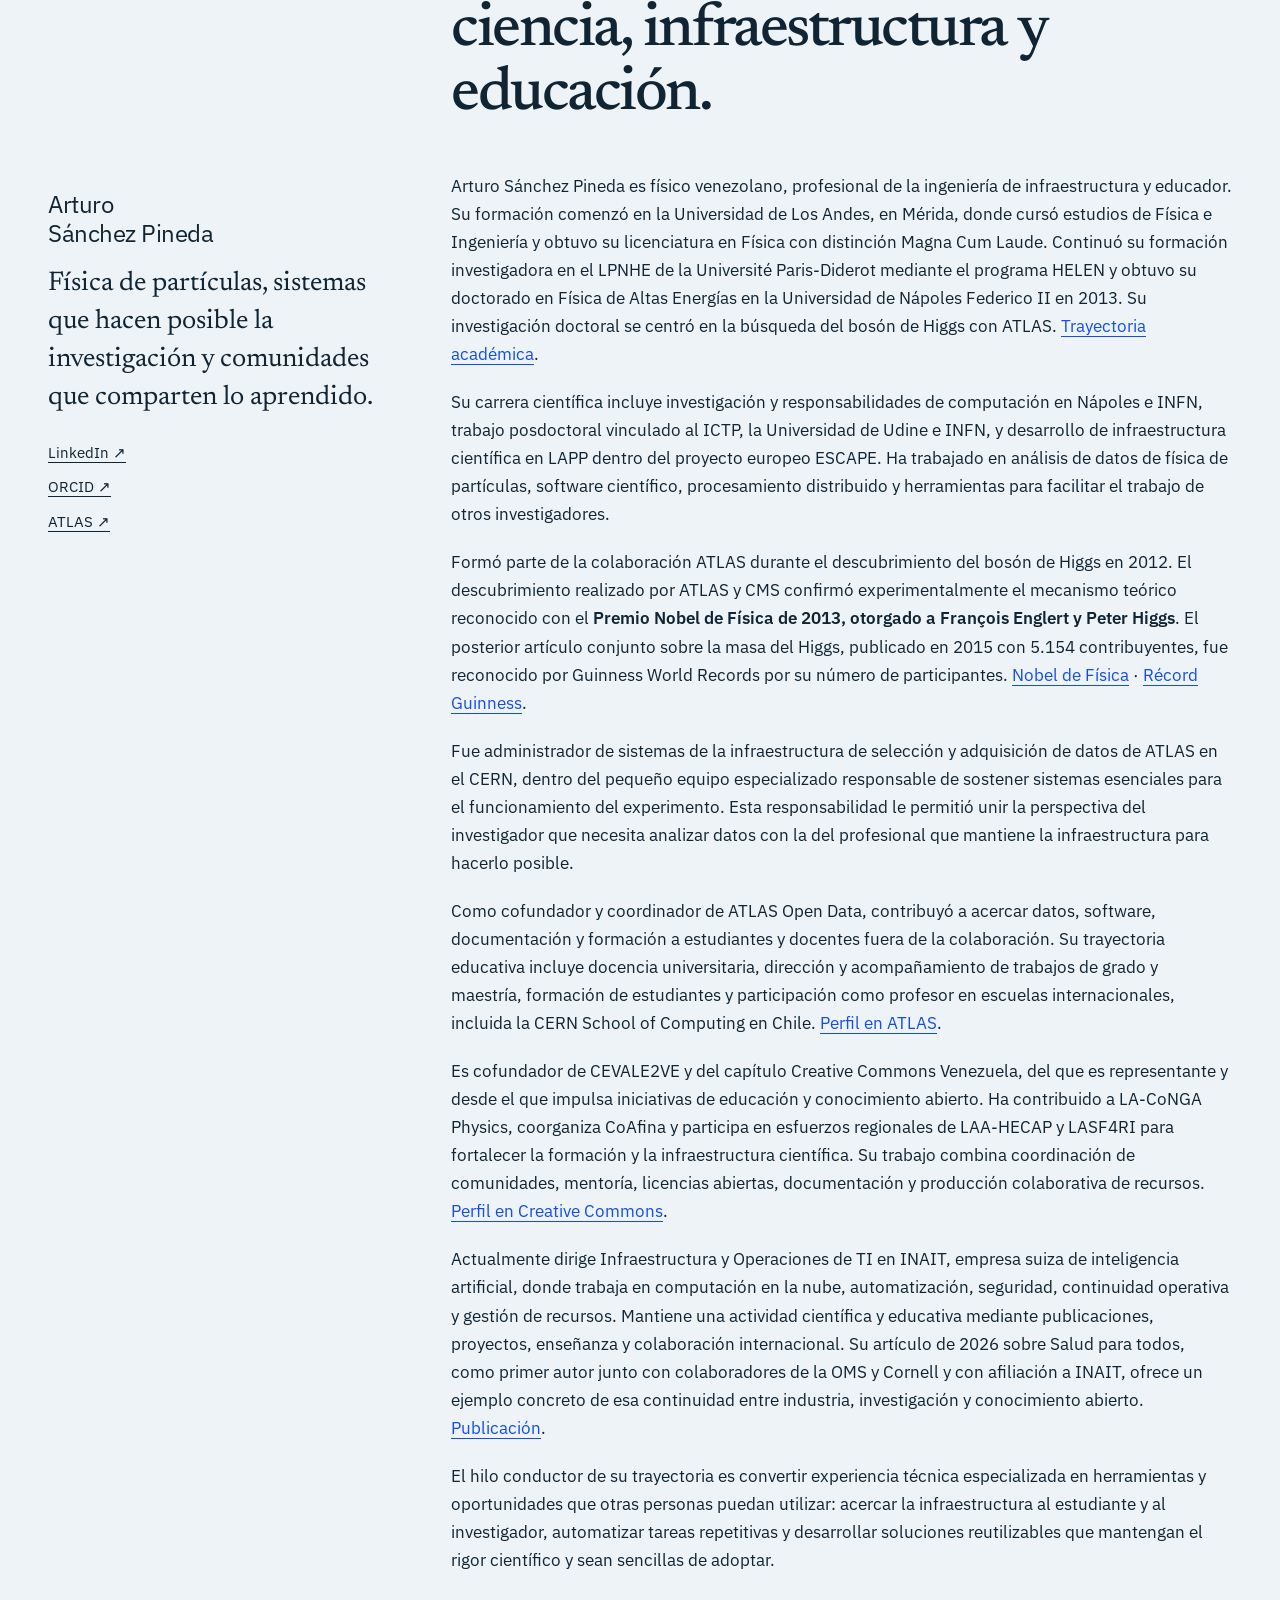
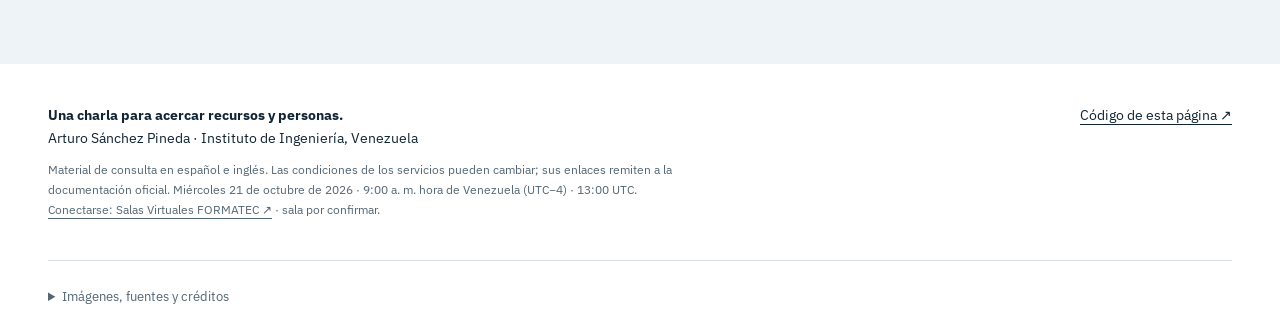
==== commit dbe84c6e: "Add FORMATEC connection page, room still pending" ====
--- a/web/index.html
+++ b/web/index.html
@@ -10,7 +10,7 @@
 <a class="skip" href="#main">Saltar al contenido</a>
 <header class="topbar"><nav class="wrap nav" aria-label="Principal"><a class="brand" href="index.html"><span aria-hidden="true">[ a / s ]</span> Arturo Sánchez Pineda</a><div class="navlinks"><div class="navsections"><a href="#charla">La charla</a><a href="#proyectos">Proyectos</a><a href="#recursos">Recursos</a><a href="#arturo">Sobre Arturo</a></div><div class="language" aria-label="Idioma"><a href="index.html" lang="es" hreflang="es" class="selected" aria-current="page">ES</a><a href="en.html" lang="en" hreflang="en" class="" >EN</a></div></div></nav></header>
 <main id="main">
-<section class="hero wrap" aria-labelledby="hero-title"><div class="eyebrow">Instituto de Ingeniería · Venezuela · Charla en línea</div><h1 id="hero-title">Más cerca<br>de la <em>ciencia.</em></h1><p class="event-chip"><time datetime="2026-10-21T09:00:00-04:00">Miércoles 21 de octubre de 2026 · 9:00 a. m. hora de Venezuela (UTC−4) · 13:00 UTC</time> · <a href="assets/charla.ics" download>Añadir al calendario ↓</a> · Enlace de conexión: por confirmar con la organización</p>
+<section class="hero wrap" aria-labelledby="hero-title"><div class="eyebrow">Instituto de Ingeniería · Venezuela · Charla en línea</div><h1 id="hero-title">Más cerca<br>de la <em>ciencia.</em></h1><p class="event-chip"><time datetime="2026-10-21T09:00:00-04:00">Miércoles 21 de octubre de 2026 · 9:00 a. m. hora de Venezuela (UTC−4) · 13:00 UTC</time> · <a href="assets/charla.ics" download>Añadir al calendario ↓</a> · <a href="https://fii.gob.ve/formatec/">Conectarse: Salas Virtuales FORMATEC ↗</a> · sala por confirmar</p>
 <div class="hero-bottom"><div><p class="subtitle">De los datos abiertos al conocimiento compartido: computación, automatización e inteligencia artificial para investigar y aprender.</p><div class="actions"><a class="button" href="#proyectos">Explorar los proyectos <span aria-hidden="true">↘</span></a><a class="button secondary" href="#charla">Leer la propuesta</a></div></div><p class="speaker"><strong>Arturo Sánchez Pineda</strong>Físico · Infraestructura · Educación abierta<br>CERN / ATLAS · INAIT · Creative Commons</p></div>
 <aside class="takeaway"><div><h2>Te llevas un repositorio que funciona.</h2><p>Este mismo repositorio reúne tres ejercicios: analizar datos, crear un gráfico y generar un PDF automáticamente desde Markdown e imágenes. Puedes clonarlo, ejecutar los scripts y empezar tus propios prototipos. Si puedes y quieres, llega a la charla con tu cuenta de GitHub creada.</p></div><a class="button" href="https://github.com/artfisica/presentacion-Instituto-de-Ingenieria-Venezuela#ejercicios">Abrir el repositorio y los ejercicios ↓</a></aside>
 <figure><div class="hero-image"><img src="assets/atlas-venezuela.webp" width="1600" height="799" alt="Arturo imparte una actividad educativa con ATLAS Open Data en un aula en Venezuela." fetchpriority="high"><span class="image-label">Conocimiento que cruza fronteras</span></div><figcaption class="caption">Actividad educativa en Venezuela. Fotografía: ATLAS Collaboration / CERN. <a href="https://atlas.cern/updates/blog/HEP-education-worldwide-with-atlas-open-data">Fuente ↗</a></figcaption></figure></section>
@@ -73,5 +73,5 @@
 <section class="section wrap" id="recursos"><div class="section-head"><div class="eyebrow">04 / Recursos e inteligencia artificial</div><div><h2>Aprovechar lo disponible.<br>Conservar el criterio.</h2><p>Conocer los recursos gratuitos y educativos, comprender sus condiciones y utilizarlos para fortalecer capacidades propias.</p></div></div><div class="intro-grid"><aside class="side-note">Git · GitHub · Jupyter<br>Codespaces · Actions<br>Modelos de lenguaje</aside><div class="prose"><p>La presentación abordará cómo aprovechar plataformas como GitHub, parte de Microsoft, junto con herramientas abiertas e infraestructura académica. El interés es práctico y crítico: saber qué ofrecen, bajo qué condiciones y cómo mantener el trabajo documentado y trasladable a otros entornos.</p><p>Los <strong>modelos de lenguaje</strong> pueden ayudar a explicar código, preparar borradores de scripts, proponer pruebas, mejorar documentación, adaptar materiales educativos y apoyar la lectura de textos. Su utilidad depende de formular bien las tareas, contrastar las fuentes y comprobar los resultados. El razonamiento, la autoría y la validación siguen siendo responsabilidad de las personas.</p></div></div><div class="resource-list"><article class="resource"><h3>Automatizar con Actions</h3><p>La ejecución en runners estándar de GitHub es gratuita en repositorios públicos; el almacenamiento y otros servicios tienen límites propios.</p><a href="https://docs.github.com/en/billing/concepts/product-billing/github-actions">Condiciones de GitHub Actions ↗</a></article><article class="resource"><h3>Trabajar con Codespaces</h3><p>Entornos preparados en el navegador, con cuotas incluidas para cuentas personales y condiciones según el plan.</p><a href="https://docs.github.com/en/billing/concepts/product-billing/github-codespaces">Consultar las cuotas ↗</a></article><article class="resource"><h3>Acceder a recursos educativos</h3><p>Beneficios para estudiantes que cumplan los requisitos del programa. Conviene verificar las ofertas y su disponibilidad.</p><a href="https://education.github.com/pack/">GitHub Student Developer Pack ↗</a></article></div><p class="end-note">La charla está dirigida a estudiantes, docentes, investigadores y personas que impulsan proyectos científicos, educativos o comunitarios. El objetivo es ofrecer ejemplos y métodos adaptables en Venezuela y la región: hacer que los recursos disponibles se conviertan en autonomía para aprender, investigar y producir conocimiento compartido.</p></section>
 <section class="section bio" id="arturo"><div class="wrap"><div class="section-head"><div class="eyebrow">05 / Sobre el ponente</div><h2>Una trayectoria entre<br>ciencia, infraestructura y educación.</h2></div><div class="bio-grid"><aside class="bio-aside"><p class="name">Arturo<br>Sánchez Pineda</p><p class="bio-summary">Física de partículas, sistemas que hacen posible la investigación y comunidades que comparten lo aprendido.</p><div class="profile-links"><a href="https://www.linkedin.com/in/arturo-sanchez-pineda/">LinkedIn ↗</a><a href="https://orcid.org/0000-0001-8241-7835">ORCID ↗</a><a href="https://atlas.cern/authors/arturo-sanchez-pineda">ATLAS ↗</a></div></aside><div class="prose"><p>Arturo Sánchez Pineda es físico venezolano, profesional de la ingeniería de infraestructura y educador. Su formación comenzó en la Universidad de Los Andes, en Mérida, donde cursó estudios de Física e Ingeniería y obtuvo su licenciatura en Física con distinción Magna Cum Laude. Continuó su formación investigadora en el LPNHE de la Université Paris-Diderot mediante el programa HELEN y obtuvo su doctorado en Física de Altas Energías en la Universidad de Nápoles Federico II en 2013. Su investigación doctoral se centró en la búsqueda del bosón de Higgs con ATLAS. <a href="https://twiki.org/p/pub/Main/ArturoSanchez/Arturo_Sanchez_Curriculum_June_2016.pdf">Trayectoria académica</a>.</p><p>Su carrera científica incluye investigación y responsabilidades de computación en Nápoles e INFN, trabajo posdoctoral vinculado al ICTP, la Universidad de Udine e INFN, y desarrollo de infraestructura científica en LAPP dentro del proyecto europeo ESCAPE. Ha trabajado en análisis de datos de física de partículas, software científico, procesamiento distribuido y herramientas para facilitar el trabajo de otros investigadores.</p><p>Formó parte de la colaboración ATLAS durante el descubrimiento del bosón de Higgs en 2012. El descubrimiento realizado por ATLAS y CMS confirmó experimentalmente el mecanismo teórico reconocido con el <strong>Premio Nobel de Física de 2013, otorgado a François Englert y Peter Higgs</strong>. El posterior artículo conjunto sobre la masa del Higgs, publicado en 2015 con 5.154 contribuyentes, fue reconocido por Guinness World Records por su número de participantes. <a href="https://www.nobelprize.org/prizes/physics/2013/press-release/">Nobel de Física</a> · <a href="https://www.guinnessworldrecords.com/world-records/421538-most-contributors-to-a-research-paper">Récord Guinness</a>.</p><p>Fue administrador de sistemas de la infraestructura de selección y adquisición de datos de ATLAS en el CERN, dentro del pequeño equipo especializado responsable de sostener sistemas esenciales para el funcionamiento del experimento. Esta responsabilidad le permitió unir la perspectiva del investigador que necesita analizar datos con la del profesional que mantiene la infraestructura para hacerlo posible.</p><p>Como cofundador y coordinador de ATLAS Open Data, contribuyó a acercar datos, software, documentación y formación a estudiantes y docentes fuera de la colaboración. Su trayectoria educativa incluye docencia universitaria, dirección y acompañamiento de trabajos de grado y maestría, formación de estudiantes y participación como profesor en escuelas internacionales, incluida la CERN School of Computing en Chile. <a href="https://atlas.cern/authors/arturo-sanchez-pineda">Perfil en ATLAS</a>.</p><p>Es cofundador de CEVALE2VE y del capítulo Creative Commons Venezuela, del que es representante y desde el que impulsa iniciativas de educación y conocimiento abierto. Ha contribuido a LA-CoNGA Physics, coorganiza CoAfina y participa en esfuerzos regionales de LAA-HECAP y LASF4RI para fortalecer la formación y la infraestructura científica. Su trabajo combina coordinación de comunidades, mentoría, licencias abiertas, documentación y producción colaborativa de recursos. <a href="https://creativecommons.org/2021/08/24/meet-the-cc-summit-presenter-arturo-sanchez-pineda/">Perfil en Creative Commons</a>.</p><p>Actualmente dirige Infraestructura y Operaciones de TI en INAIT, empresa suiza de inteligencia artificial, donde trabaja en computación en la nube, automatización, seguridad, continuidad operativa y gestión de recursos. Mantiene una actividad científica y educativa mediante publicaciones, proyectos, enseñanza y colaboración internacional. Su artículo de 2026 sobre Salud para todos, como primer autor junto con colaboradores de la OMS y Cornell y con afiliación a INAIT, ofrece un ejemplo concreto de esa continuidad entre industria, investigación y conocimiento abierto. <a href="https://www.alanrevista.org/ediciones/2026/1/art-6">Publicación</a>.</p><p>El hilo conductor de su trayectoria es convertir experiencia técnica especializada en herramientas y oportunidades que otras personas puedan utilizar: acercar la infraestructura al estudiante y al investigador, automatizar tareas repetitivas y desarrollar soluciones reutilizables que mantengan el rigor científico y sean sencillas de adoptar.</p></div></div></div></section>
 </main>
-<footer class="wrap"><div class="footer"><div><strong>Una charla para acercar recursos y personas.</strong><br>Arturo Sánchez Pineda · Instituto de Ingeniería, Venezuela<small>Material de consulta en español e inglés. Las condiciones de los servicios pueden cambiar; sus enlaces remiten a la documentación oficial. Charla: miércoles 21 de octubre de 2026, 9:00 a. m. hora de Venezuela. Enlace de conexión: por confirmar con la organización.</small></div><a href="https://github.com/artfisica/presentacion-Instituto-de-Ingenieria-Venezuela">Código de esta página ↗</a></div><details class="credits"><summary>Imágenes, fuentes y créditos</summary><p>Las fotografías y materiales se muestran como documentación de los proyectos. Foto de formación: ATLAS Collaboration / CERN, tomada del artículo enlazado. Equipo LAGO y lámina del Callejero: materiales del proyecto aportados por Arturo. Mapa: geometría de Natural Earth y datos del repositorio Reality Map. Tipografías IBM Plex Sans y Newsreader bajo SIL Open Font License. Los nombres de instituciones y plataformas identifican colaboraciones y recursos; no implican patrocinio de esta charla. Código original: MIT. Texto y materiales originales de Arturo: CC BY 4.0; se conservan las excepciones de terceros. <a href="https://github.com/artfisica/presentacion-Instituto-de-Ingenieria-Venezuela/blob/main/LICENSE">Licencias</a> · <a href="https://github.com/artfisica/presentacion-Instituto-de-Ingenieria-Venezuela/blob/main/CITATION.cff">Cómo citar</a>.</p></details></footer>
+<footer class="wrap"><div class="footer"><div><strong>Una charla para acercar recursos y personas.</strong><br>Arturo Sánchez Pineda · Instituto de Ingeniería, Venezuela<small>Material de consulta en español e inglés. Las condiciones de los servicios pueden cambiar; sus enlaces remiten a la documentación oficial. Miércoles 21 de octubre de 2026 · 9:00 a. m. hora de Venezuela (UTC−4) · 13:00 UTC. <a href="https://fii.gob.ve/formatec/">Conectarse: Salas Virtuales FORMATEC ↗</a> · sala por confirmar.</small></div><a href="https://github.com/artfisica/presentacion-Instituto-de-Ingenieria-Venezuela">Código de esta página ↗</a></div><details class="credits"><summary>Imágenes, fuentes y créditos</summary><p>Las fotografías y materiales se muestran como documentación de los proyectos. Foto de formación: ATLAS Collaboration / CERN, tomada del artículo enlazado. Equipo LAGO y lámina del Callejero: materiales del proyecto aportados por Arturo. Mapa: geometría de Natural Earth y datos del repositorio Reality Map. Tipografías IBM Plex Sans y Newsreader bajo SIL Open Font License. Los nombres de instituciones y plataformas identifican colaboraciones y recursos; no implican patrocinio de esta charla. Código original: MIT. Texto y materiales originales de Arturo: CC BY 4.0; se conservan las excepciones de terceros. <a href="https://github.com/artfisica/presentacion-Instituto-de-Ingenieria-Venezuela/blob/main/LICENSE">Licencias</a> · <a href="https://github.com/artfisica/presentacion-Instituto-de-Ingenieria-Venezuela/blob/main/CITATION.cff">Cómo citar</a>.</p></details></footer>
 </body></html>
